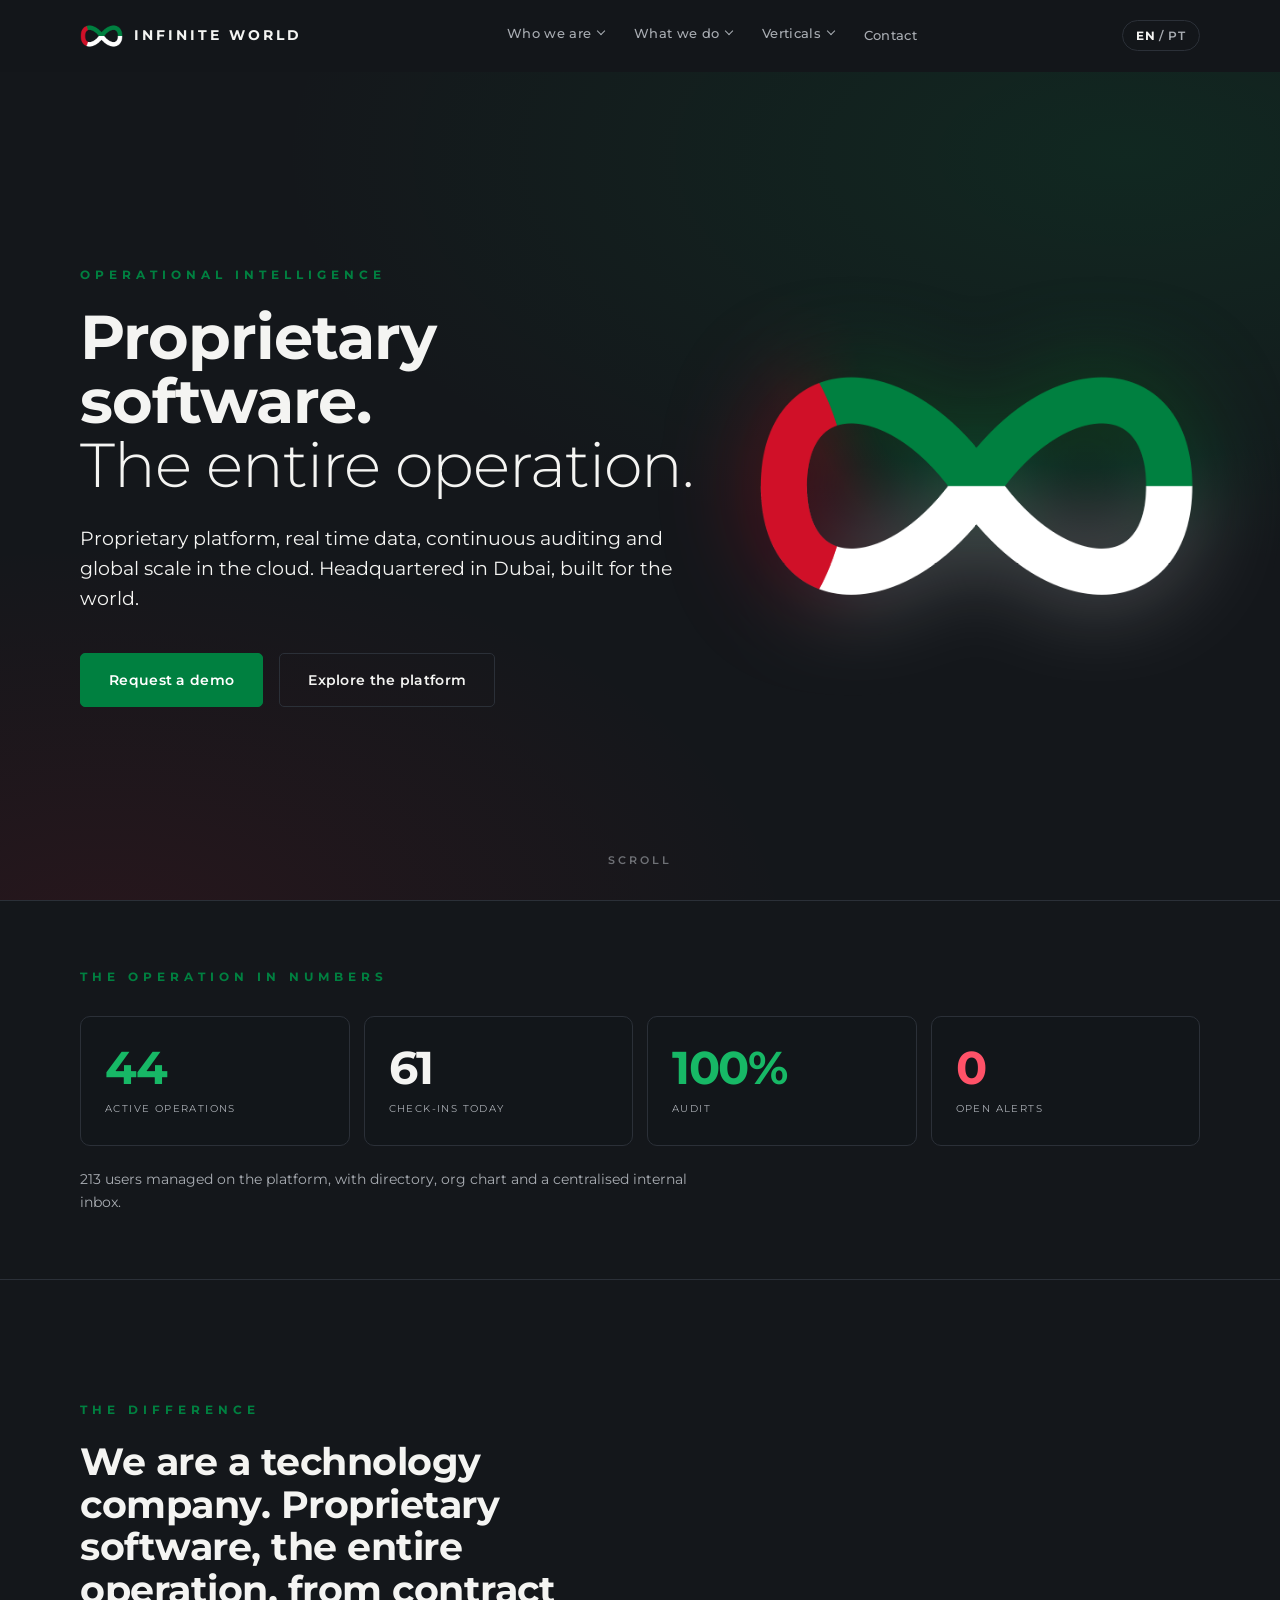
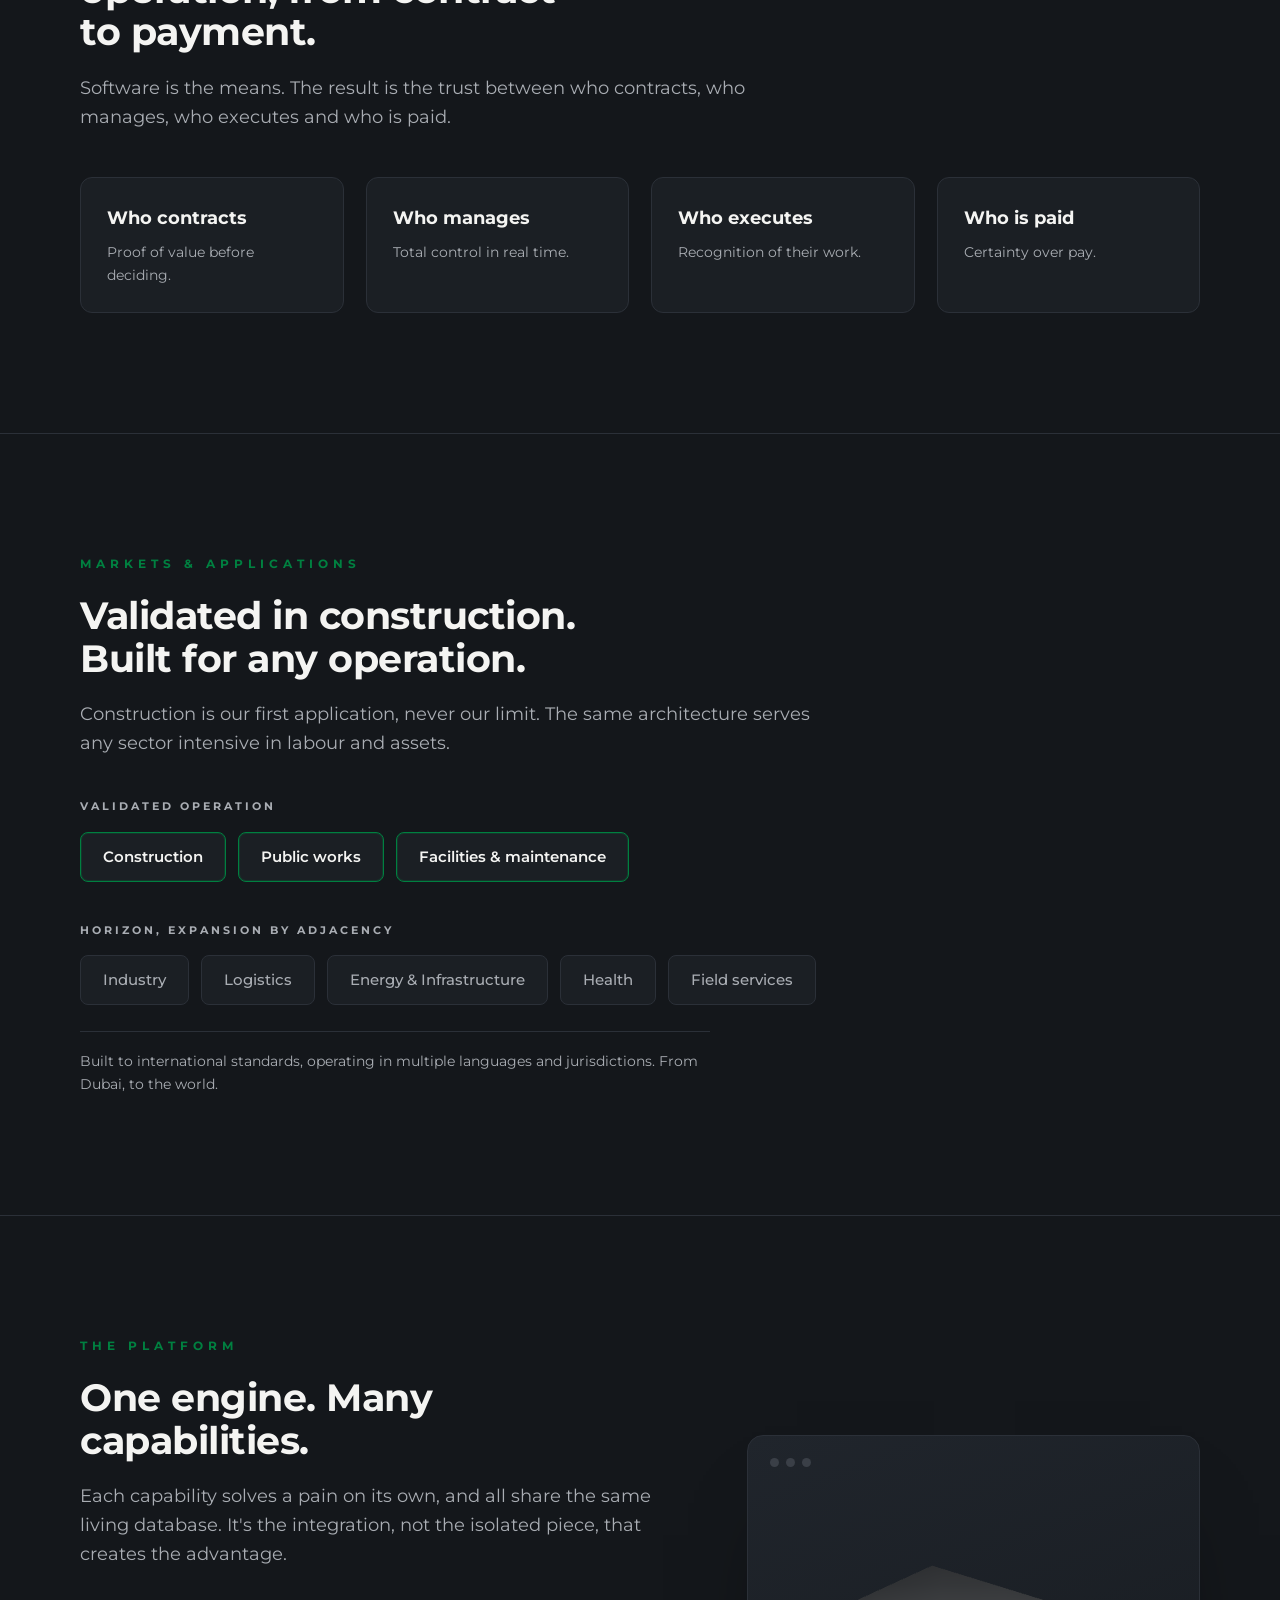
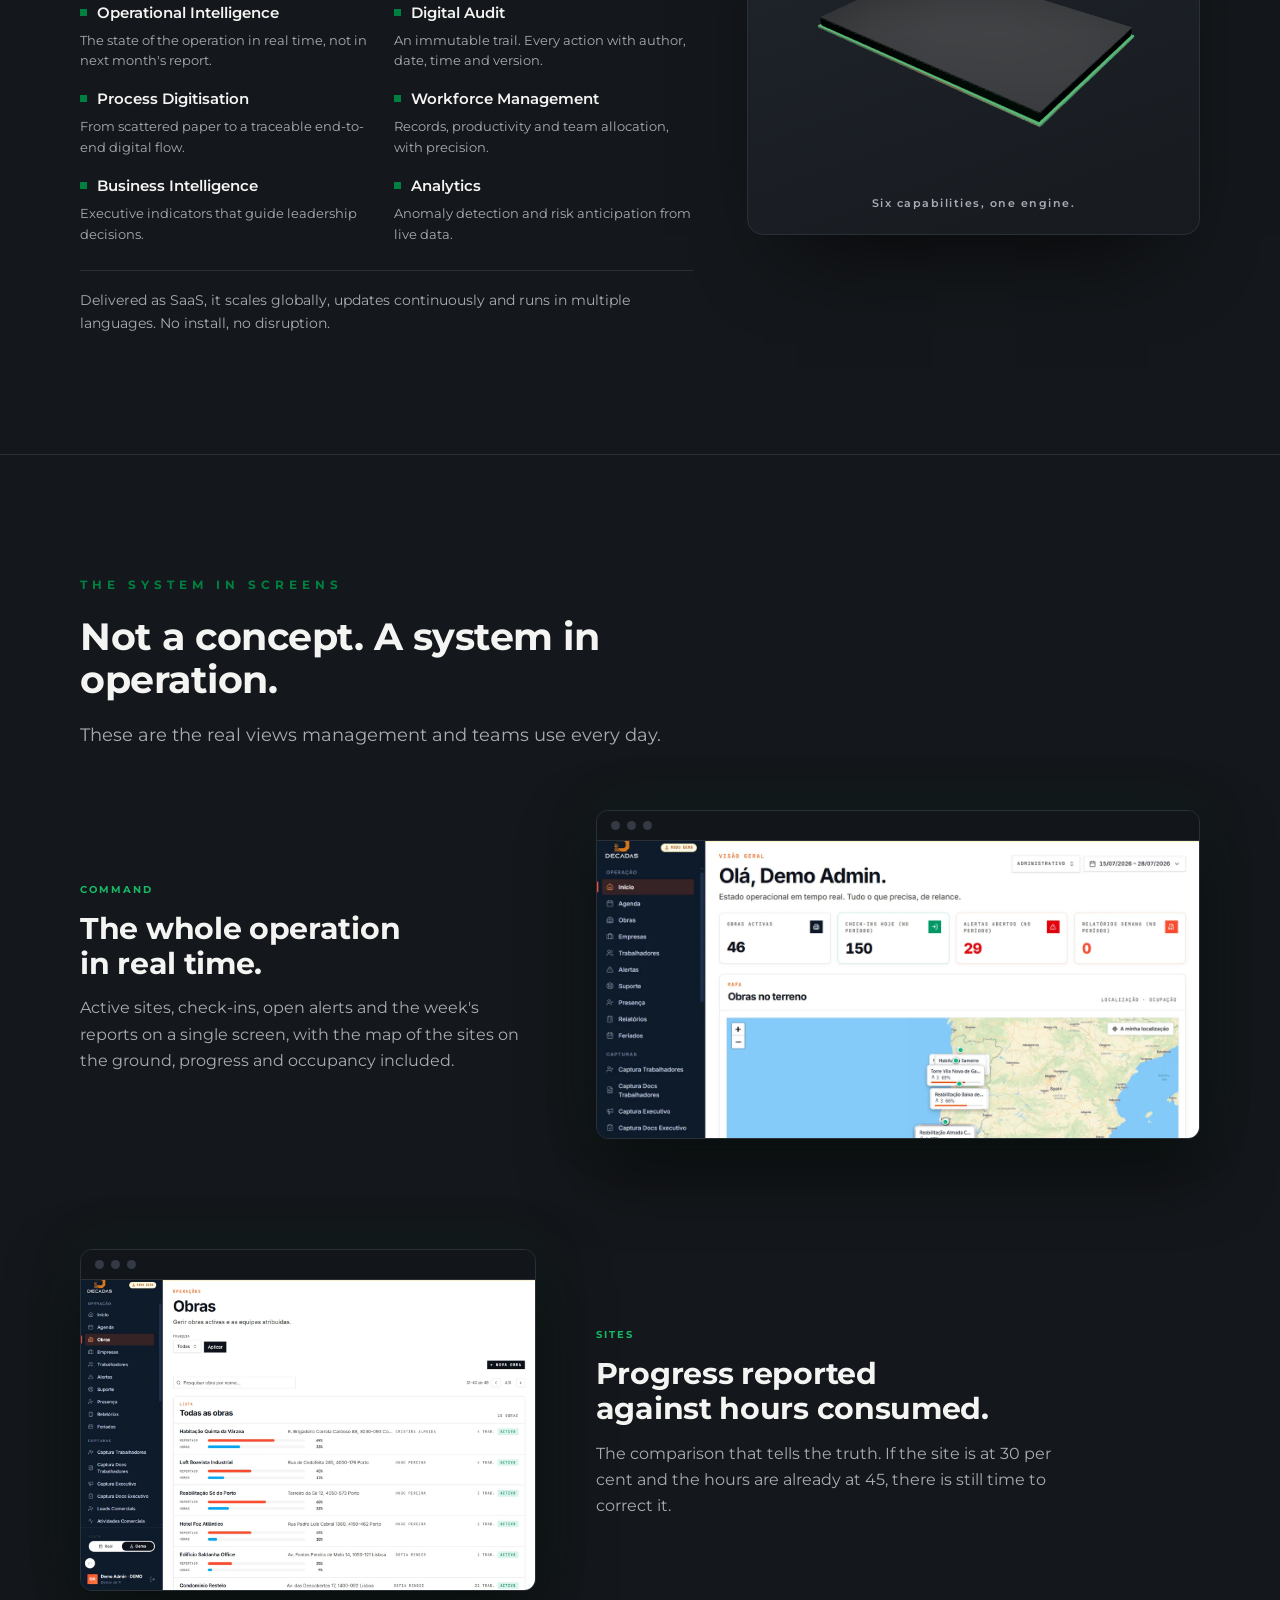
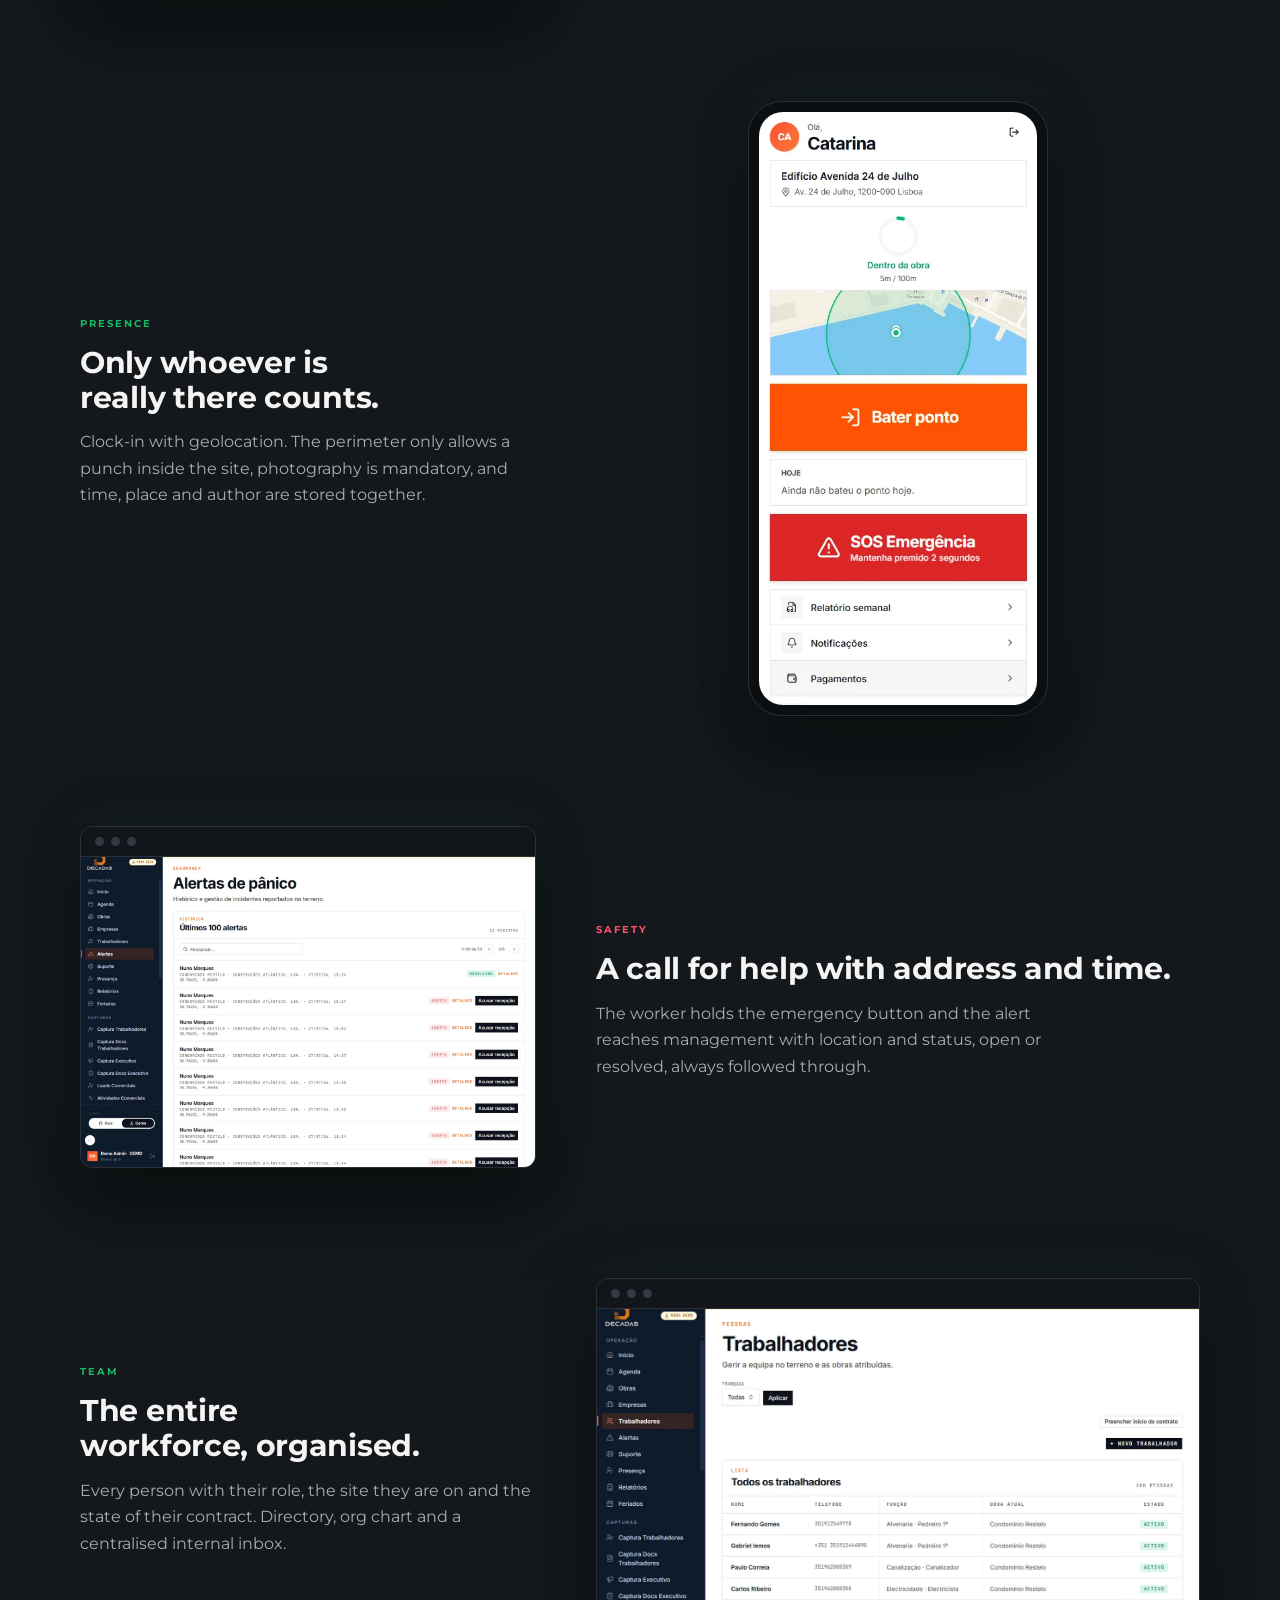
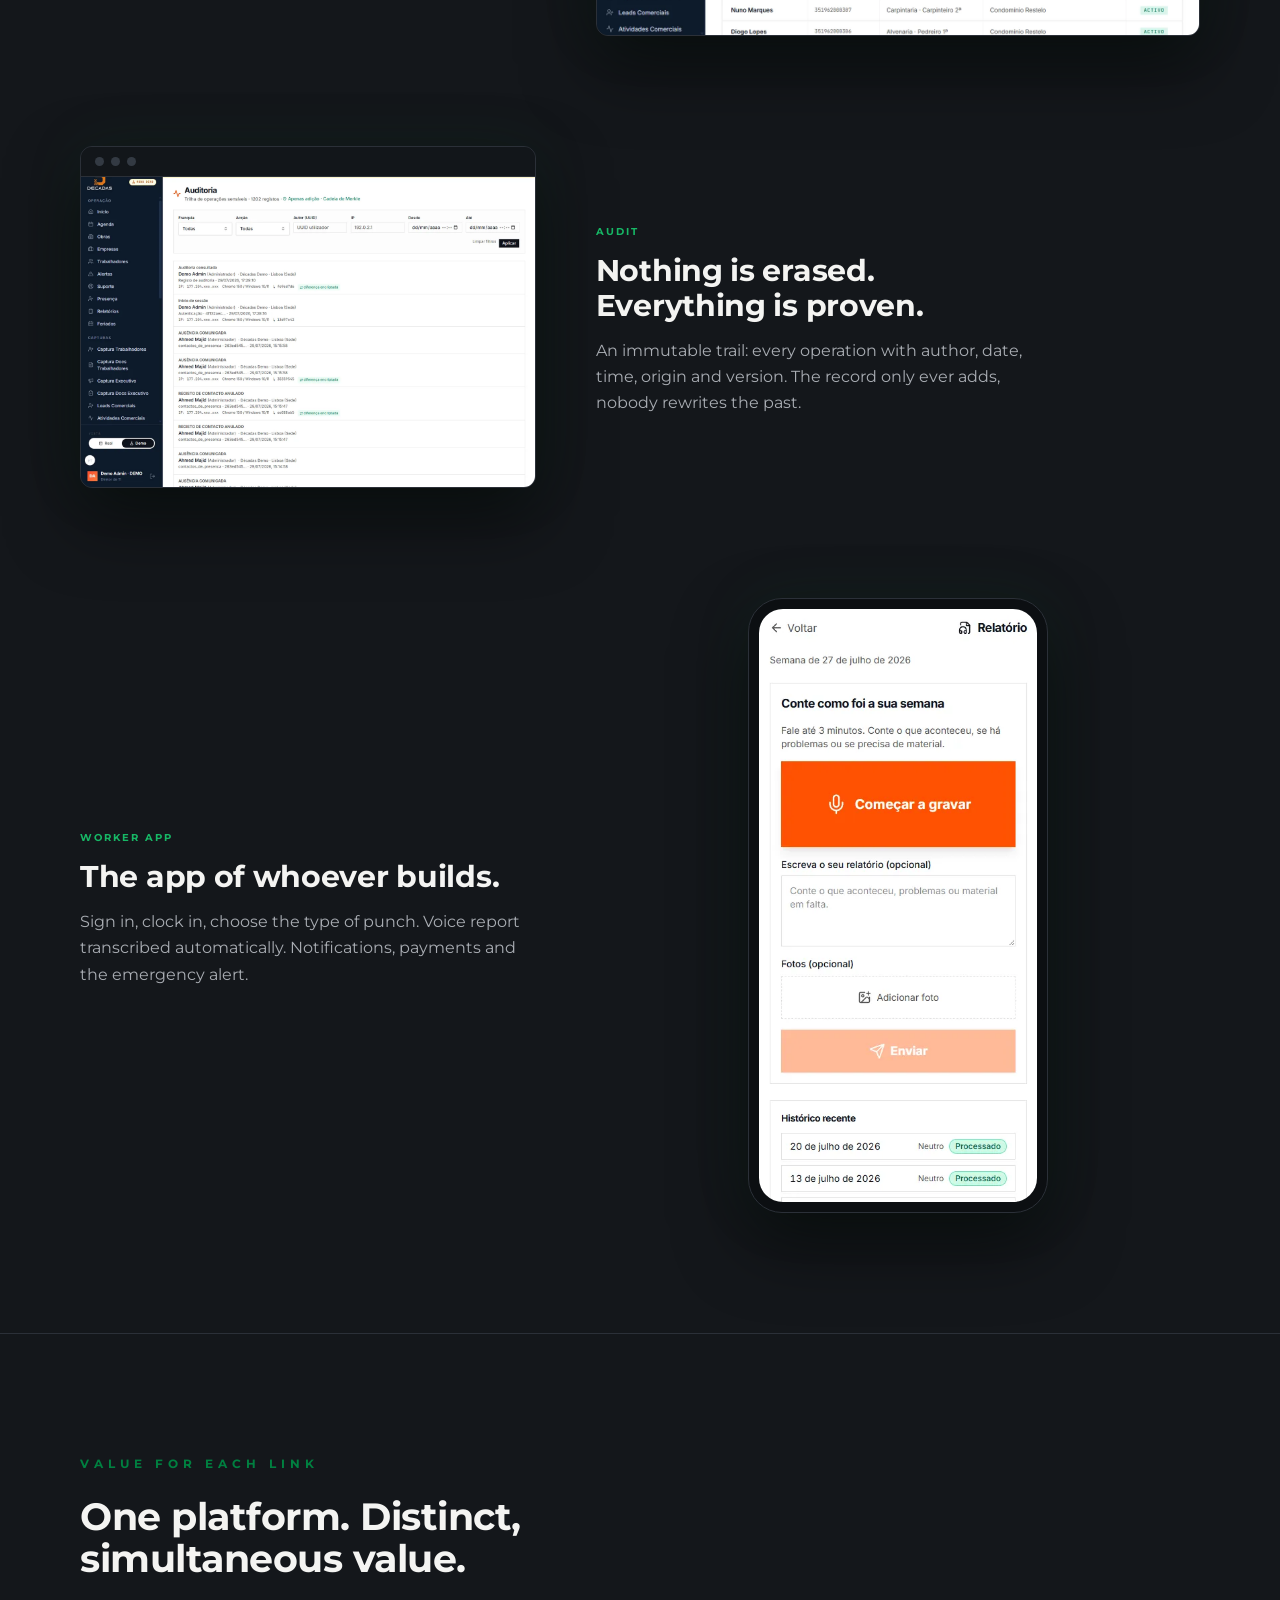
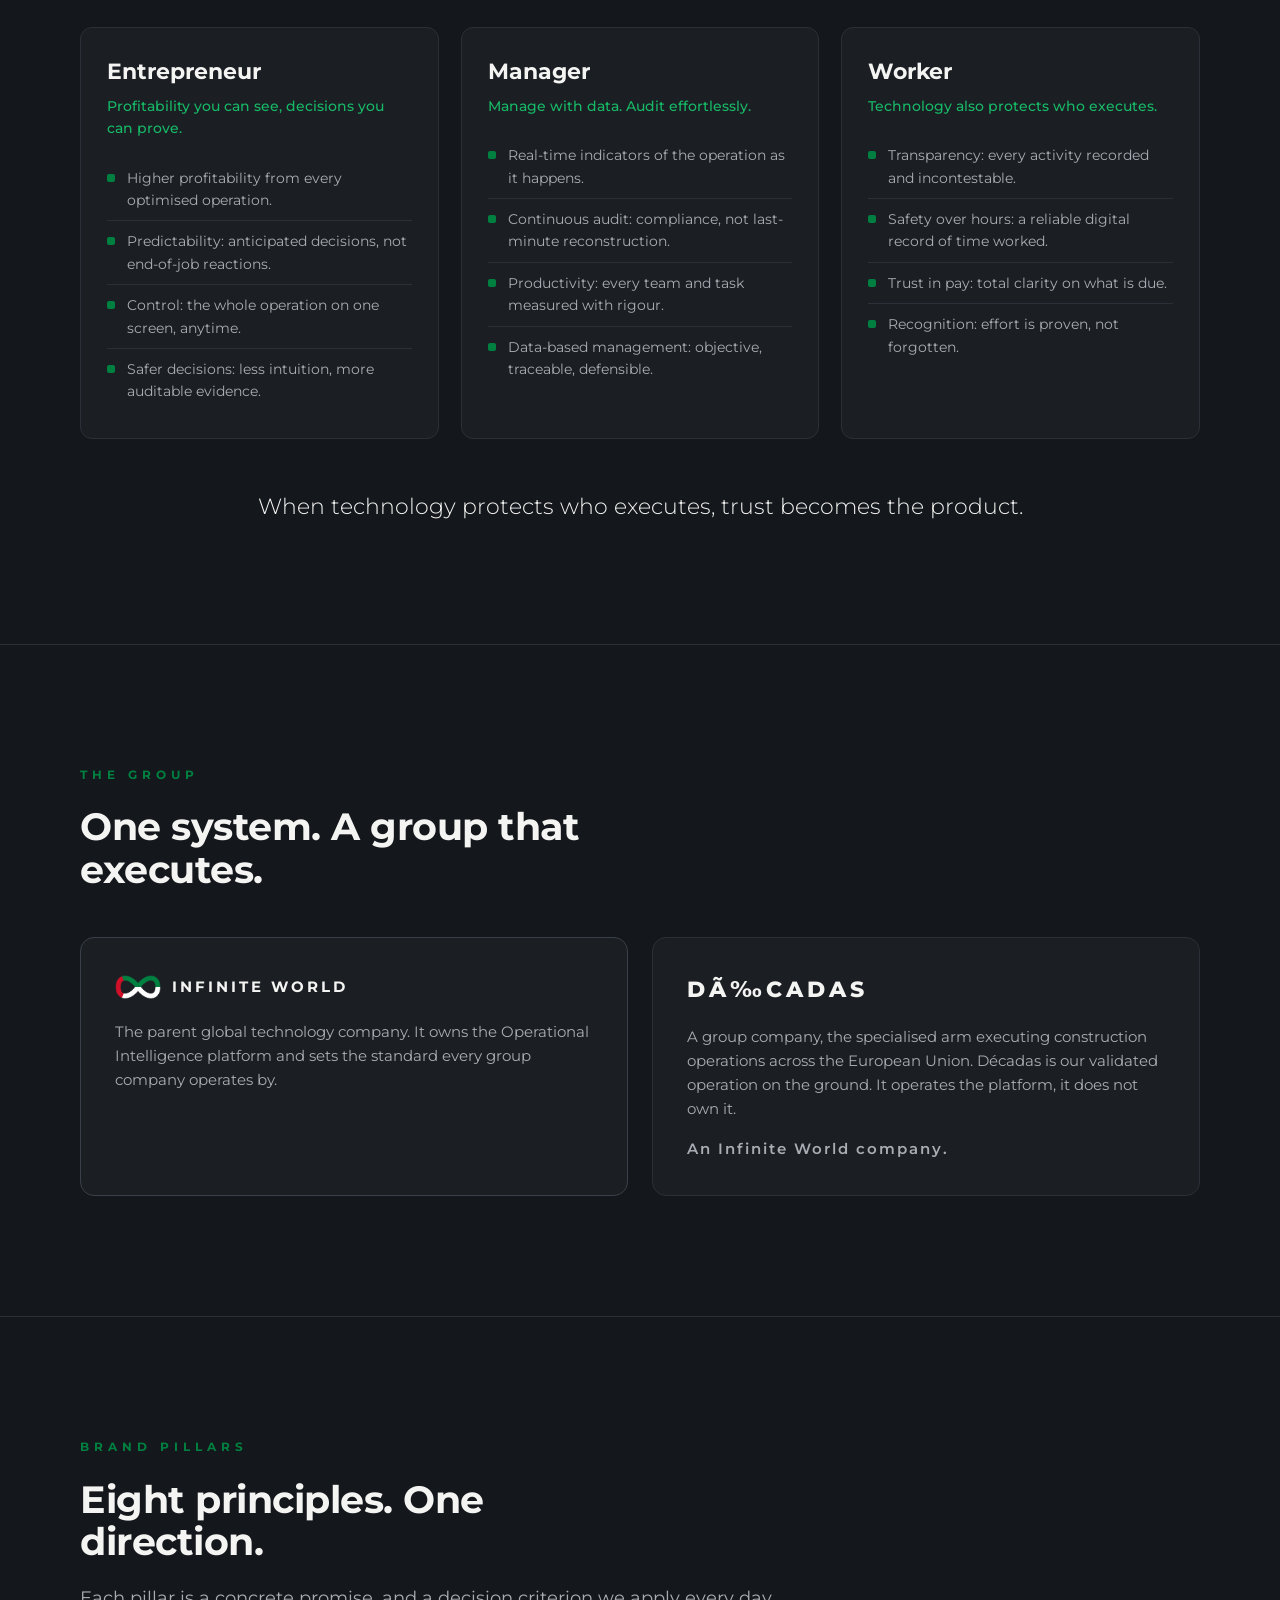
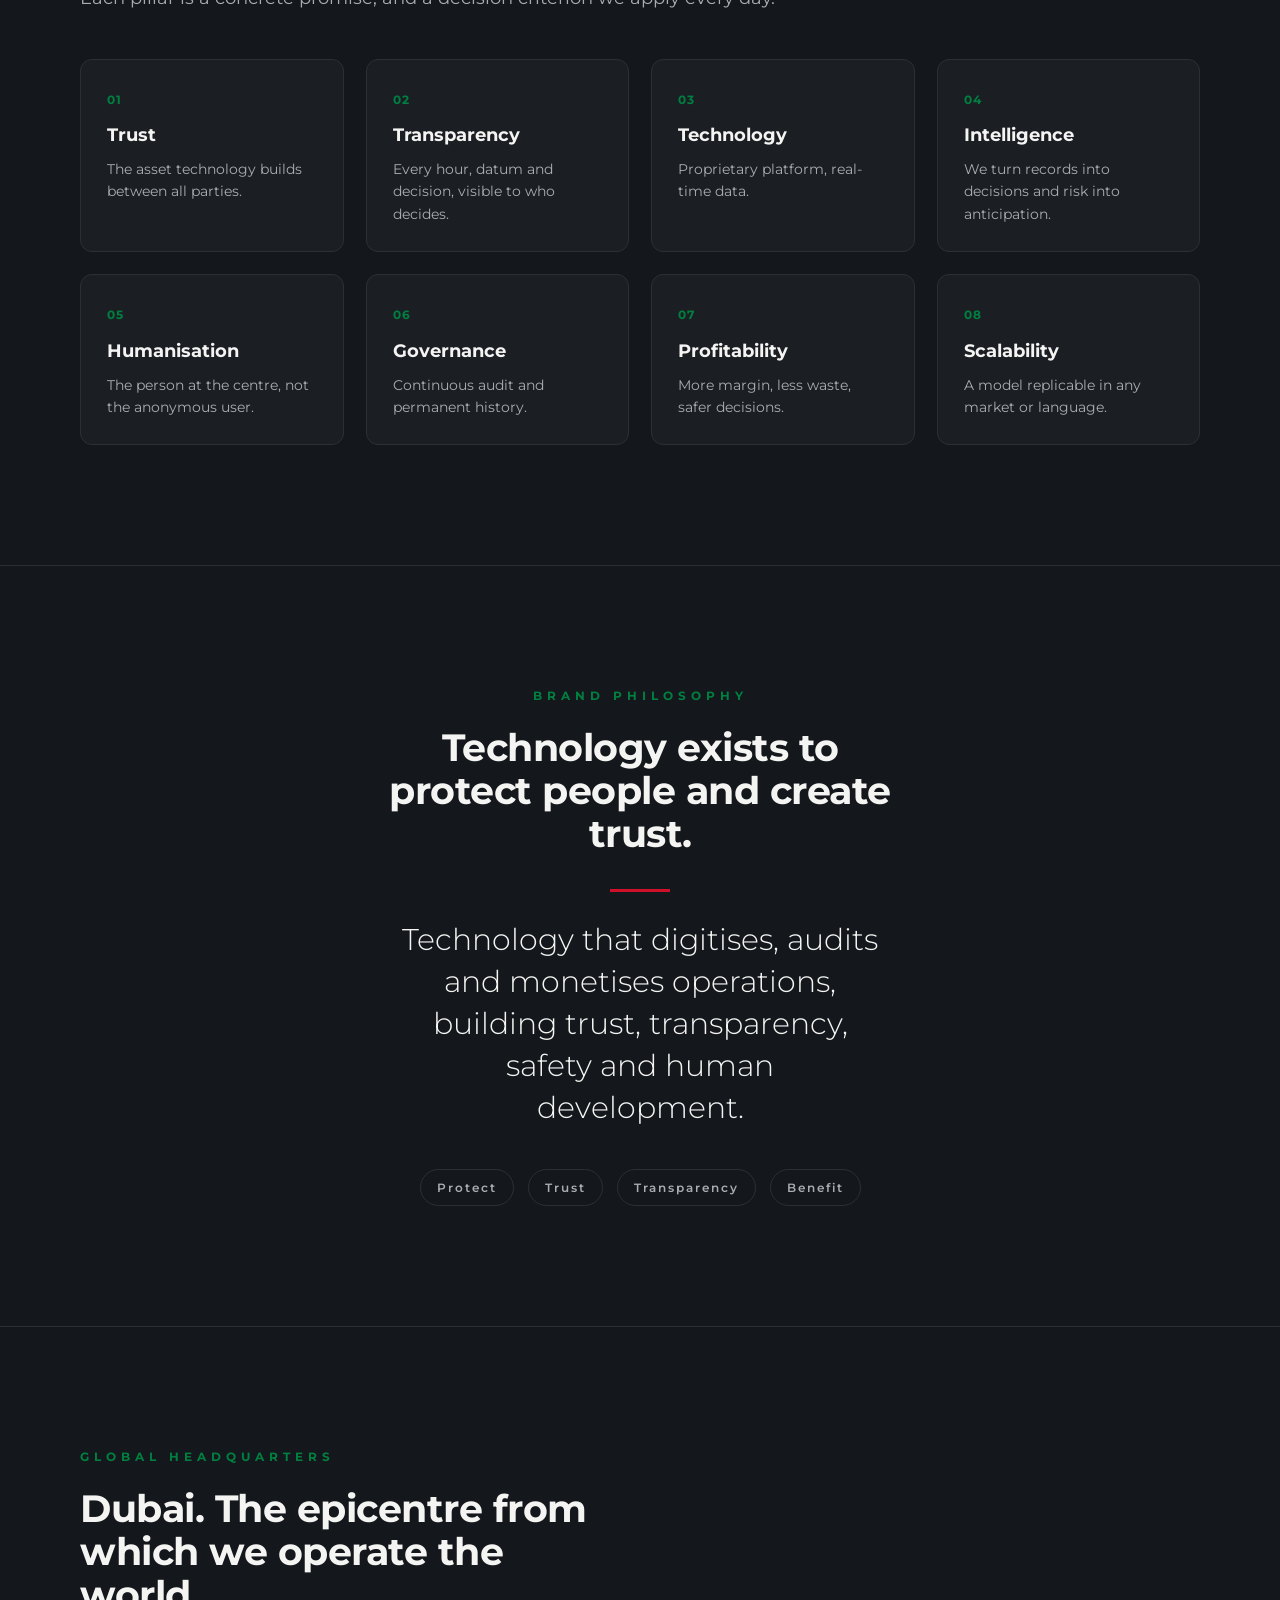
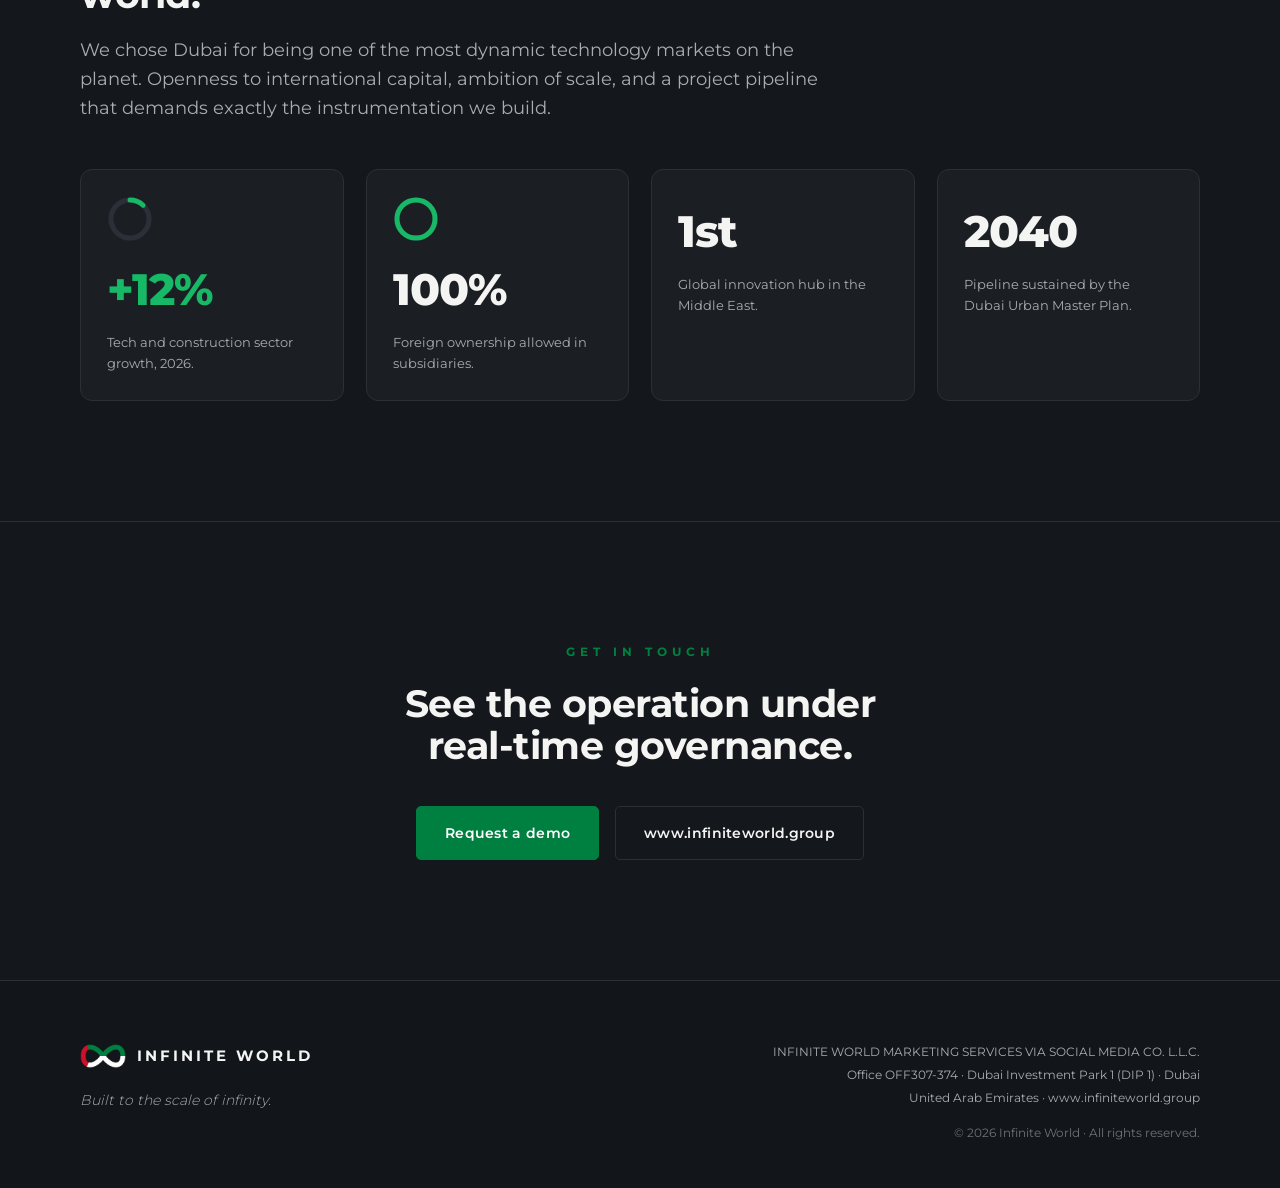
==== index.html @ 96f1f54f "Merge branch 'feature/site-produto-e-3d'" ====
<!doctype html>
<html lang="en">
  <head>
    <meta charset="utf-8" />
    <meta name="viewport" content="width=device-width, initial-scale=1" />
    <title>Infinite World | Operational Intelligence</title>
    <meta
      name="description"
      content="Infinite World is a global technology company headquartered in Dubai. Proprietary software, the entire operation, from contract to payment."
    />
    <meta
      property="og:title"
      content="Infinite World | Operational Intelligence"
    />
    <meta
      property="og:description"
      content="Proprietary platform, real time data, continuous auditing and global scale in the cloud. Headquartered in Dubai, built for the world."
    />
    <meta property="og:type" content="website" />
    <link rel="icon" type="image/png" href="assets/favicon-256.png" />
    <link
      rel="preload"
      href="assets/fonts/montserrat-latin.woff2"
      as="font"
      type="font/woff2"
      crossorigin
    />
    <link rel="stylesheet" href="styles.css" />
  </head>
  <body>
    <!-- NAV -->
    <header id="nav">
      <div class="nav-inner">
        <a class="brand" href="#hero" aria-label="Infinite World home">
          <img
            src="assets/simbolo-transparente-escuro-2048.png"
            alt="Infinite World"
          />
          <span class="wm">INFINITE WORLD</span>
        </a>
        <nav class="nav-links" id="navLinks">
          <div class="nav-item">
            <button
              class="mega-trigger"
              type="button"
              aria-expanded="false"
              aria-controls="mega-who"
            >
              <span data-i18n="nav_who">Who we are</span
              ><i class="caret" aria-hidden="true"></i>
            </button>
          <div class="mega" id="mega-who" hidden>
            <div class="mega-inner">
              <div class="mega-cols">
                <div class="mega-col">
              <a class="mega-link" href="#company"><b data-i18n="mn_diff_t">The difference</b><span data-i18n="mn_diff_d">From contract to payment, inside one system.</span></a>
              <a class="mega-link" href="#philosophy"><b data-i18n="mn_phil_t">Brand philosophy</b><span data-i18n="mn_phil_d">Why we exist and what we stand for.</span></a>
              <a class="mega-link" href="#pillars"><b data-i18n="mn_pill_t">Brand pillars</b><span data-i18n="mn_pill_d">Eight principles behind every decision.</span></a>
                </div>
                <div class="mega-col">
              <a class="mega-link" href="#dubai"><b data-i18n="mn_dub_t">Global headquarters</b><span data-i18n="mn_dub_d">Dubai, where we operate the world from.</span></a>
              <a class="mega-link" href="#group"><b data-i18n="mn_group_t">The group</b><span data-i18n="mn_group_d">Infinite World and the operations it runs.</span></a>
                </div>
              </div>
              <a class="mega-card" href="#group">
                <span class="mega-card-art"><img class="mark" src="assets/IW-laco-transparente-escuro-4096.png" alt="" loading="lazy" /></span>
                <span class="mega-card-cap" data-i18n="mn_card_who">One system. One group that executes.</span>
                <span class="mega-card-cta" data-i18n="mn_card_who_cta">See the group</span>
              </a>
            </div>
          </div>
          </div>
          <div class="nav-item">
            <button
              class="mega-trigger"
              type="button"
              aria-expanded="false"
              aria-controls="mega-what"
            >
              <span data-i18n="nav_what">What we do</span
              ><i class="caret" aria-hidden="true"></i>
            </button>
          <div class="mega" id="mega-what" hidden>
            <div class="mega-inner">
              <div class="mega-cols">
                <div class="mega-col wide">
              <a class="mega-link" href="#platform"><b data-i18n="mn_plat_t">The platform</b><span data-i18n="mn_plat_d">One engine, six capabilities, one living database.</span></a>
              <a class="mega-link" href="#screens"><b data-i18n="mn_scr_t">The system in screens</b><span data-i18n="mn_scr_d">The real product, not a mock-up.</span></a>
              <a class="mega-link" href="#value"><b data-i18n="mn_val_t">Value for each link</b><span data-i18n="mn_val_d">What changes for who contracts, manages and executes.</span></a>
              <a class="mega-link" href="#proof"><b data-i18n="mn_proof_t">The operation in numbers</b><span data-i18n="mn_proof_d">What the platform is running right now.</span></a>
                </div>
              </div>
              <a class="mega-card" href="#screens">
                <span class="mega-card-art"><img src="assets/screens/desk-works.webp" alt="" loading="lazy" width="1200" height="750" /></span>
                <span class="mega-card-cap" data-i18n="mn_card_what">Not a concept. A system in operation.</span>
                <span class="mega-card-cta" data-i18n="mn_card_what_cta">See it running</span>
              </a>
            </div>
          </div>
          </div>
          <div class="nav-item">
            <button
              class="mega-trigger"
              type="button"
              aria-expanded="false"
              aria-controls="mega-verticals"
            >
              <span data-i18n="nav_verticals">Verticals</span
              ><i class="caret" aria-hidden="true"></i>
            </button>
          <div class="mega" id="mega-verticals" hidden>
            <div class="mega-inner">
              <div class="mega-cols">
                <div class="mega-col">
                  <p class="mega-h" data-i18n="mn_validated">VALIDATED OPERATION</p>
                  <div class="mega-chips">
              <a class="mega-chip" href="#verticals" data-i18n="ver_v1">Construction</a>
              <a class="mega-chip" href="#verticals" data-i18n="ver_v2">Public works</a>
              <a class="mega-chip" href="#verticals" data-i18n="ver_v3">Facilities &amp; maintenance</a>
                  </div>
                </div>
                <div class="mega-col">
                  <p class="mega-h" data-i18n="mn_horizon">HORIZON</p>
                  <div class="mega-chips">
              <a class="mega-chip" href="#verticals" data-i18n="ver_h1">Industry</a>
              <a class="mega-chip" href="#verticals" data-i18n="ver_h2c">Logistics</a>
              <a class="mega-chip" href="#verticals" data-i18n="ver_h3">Energy &amp; Infrastructure</a>
              <a class="mega-chip" href="#verticals" data-i18n="ver_h4">Health</a>
              <a class="mega-chip" href="#verticals" data-i18n="ver_h5">Field services</a>
                  </div>
                </div>
              </div>
              <a class="mega-card" href="#verticals">
                <span class="mega-card-art"><img src="assets/screens/map-works.webp" alt="" loading="lazy" width="1248" height="780" /></span>
                <span class="mega-card-cap" data-i18n="mn_card_ver">Validated in construction. Built for any operation.</span>
                <span class="mega-card-cta" data-i18n="mn_card_ver_cta">See the verticals</span>
              </a>
            </div>
          </div>
          </div>
          <a href="#contact" data-i18n="nav_contact">Contact</a>
        </nav>
        <div class="nav-right">
          <button id="langToggle" class="lang" aria-label="Switch language">
            <b>EN</b><span>/ PT</span>
          </button>
          <button
            id="burger"
            class="burger"
            aria-label="Menu"
            aria-expanded="false"
          >
            <span></span><span></span><span></span>
          </button>
        </div>
      </div>
    </header>

    <main>
      <!-- HERO -->
      <section id="hero" class="hero section">
        <div class="container hero-inner">
          <div class="hero-copy">
            <p class="eyebrow" data-i18n="hero_eyebrow">
              OPERATIONAL INTELLIGENCE
            </p>
            <h1 data-i18n-html="hero_h1">
              Proprietary software.<br /><span class="thin"
                >The entire operation.</span
              >
            </h1>
            <p class="sub" data-i18n="hero_sub">
              Proprietary platform, real time data, continuous auditing and
              global scale in the cloud. Headquartered in Dubai, built for the
              world.
            </p>
            <div class="cta">
              <a class="btn primary" href="#contact" data-i18n="cta_demo"
                >Request a demo</a
              >
              <a class="btn ghost" href="#platform" data-i18n="cta_platform"
                >Explore the platform</a
              >
            </div>
          </div>

          <figure class="mark" id="heroMark">
            <span class="mark-aura" aria-hidden="true"></span>
            <img
              class="mark-art"
              src="assets/simbolo-transparente-escuro-2048.png"
              alt=""
              aria-hidden="true"
            />
          </figure>
        </div>
        <div class="scrollcue" data-i18n="scroll">SCROLL</div>
      </section>

      <!-- PROOF / OPERATION IN NUMBERS -->
      <section id="proof" class="section band proof">
        <div class="container">
          <p class="eyebrow" data-i18n="proof_eyebrow">THE OPERATION IN NUMBERS</p>
          <div class="proof-strip">
            <div class="kpi">
              <div class="n g">44</div>
              <div class="l" data-i18n="kpi_ops">ACTIVE OPERATIONS</div>
            </div>
            <div class="kpi">
              <div class="n">61</div>
              <div class="l" data-i18n="kpi_checkins">CHECK-INS TODAY</div>
            </div>
            <div class="kpi">
              <div class="n g">100%</div>
              <div class="l" data-i18n="kpi_audit">AUDIT</div>
            </div>
            <div class="kpi">
              <div class="n r">0</div>
              <div class="l" data-i18n="kpi_alerts">OPEN ALERTS</div>
            </div>
          </div>
          <p class="proof-note" data-i18n="proof_note">
            213 users managed on the platform, with directory, org chart and a
            centralised internal inbox.
          </p>
        </div>
      </section>

      <!-- COMPANY / DIFFERENTIAL -->
      <section id="company" class="section band">
        <div class="container">
          <p class="eyebrow" data-i18n="diff_eyebrow">THE DIFFERENCE</p>
          <h2 data-i18n="diff_h2">
            We are a technology company. Proprietary software, the entire
            operation, from contract to payment.
          </h2>
          <p class="lead" data-i18n="diff_lead">
            Software is the means. The result is the trust between who
            contracts, who manages, who executes and who is paid.
          </p>
          <div class="grid grid-4">
            <article class="card">
              <h3 data-i18n="diff_c1_t">Who contracts</h3>
              <p data-i18n="diff_c1_d">Proof of value before deciding.</p>
            </article>
            <article class="card">
              <h3 data-i18n="diff_c2_t">Who manages</h3>
              <p data-i18n="diff_c2_d">Total control in real time.</p>
            </article>
            <article class="card">
              <h3 data-i18n="diff_c3_t">Who executes</h3>
              <p data-i18n="diff_c3_d">Recognition of their work.</p>
            </article>
            <article class="card">
              <h3 data-i18n="diff_c4_t">Who is paid</h3>
              <p data-i18n="diff_c4_d">Certainty over pay.</p>
            </article>
          </div>
        </div>
      </section>

      <!-- VERTICALS -->
      <section id="verticals" class="section band">
        <div class="container">
          <p class="eyebrow" data-i18n="ver_eyebrow">MARKETS & APPLICATIONS</p>
          <h2 data-i18n="ver_h2">
            Validated in construction. Built for any operation.
          </h2>
          <p class="lead" data-i18n="ver_lead">
            Construction is our first application, never our limit. The same
            architecture serves any sector intensive in labour and assets.
          </p>
          <p class="tier-label" data-i18n="ver_validated">
            VALIDATED OPERATION
          </p>
          <div class="chips strong">
            <span data-i18n="ver_v1">Construction</span
            ><span data-i18n="ver_v2">Public works</span
            ><span data-i18n="ver_v3">Facilities & maintenance</span>
          </div>
          <p class="tier-label" data-i18n="ver_horizon">
            HORIZON, EXPANSION BY ADJACENCY
          </p>
          <div class="chips">
            <span data-i18n="ver_h1">Industry</span
            ><span data-i18n="ver_h2c">Logistics</span
            ><span data-i18n="ver_h3">Energy & Infrastructure</span
            ><span data-i18n="ver_h4">Health</span
            ><span data-i18n="ver_h5">Field services</span>
          </div>
          <p class="note" data-i18n="ver_global">
            Built to international standards, operating in multiple languages
            and jurisdictions. From Dubai, to the world.
          </p>
        </div>
      </section>

      <!-- PLATFORM -->
      <section id="platform" class="section band">
        <div class="container platform-grid">
          <div class="platform-copy">
            <p class="eyebrow" data-i18n="plat_eyebrow">THE PLATFORM</p>
            <h2 data-i18n="plat_h2">One engine. Many capabilities.</h2>
            <p class="lead" data-i18n="plat_lead">
              Each capability solves a pain on its own, and all share the same
              living database. It's the integration, not the isolated piece,
              that creates the advantage.
            </p>
            <div class="grid grid-3 caps">
              <div class="cap">
                <h4 data-i18n="plat_c1_t">Operational Intelligence</h4>
                <p data-i18n="plat_c1_d">
                  The state of the operation in real time, not in next month's
                  report.
                </p>
              </div>
              <div class="cap">
                <h4 data-i18n="plat_c2_t">Digital Audit</h4>
                <p data-i18n="plat_c2_d">
                  An immutable trail. Every action with author, date, time and
                  version.
                </p>
              </div>
              <div class="cap">
                <h4 data-i18n="plat_c3_t">Process Digitisation</h4>
                <p data-i18n="plat_c3_d">
                  From scattered paper to a traceable end-to-end digital flow.
                </p>
              </div>
              <div class="cap">
                <h4 data-i18n="plat_c4_t">Workforce Management</h4>
                <p data-i18n="plat_c4_d">
                  Records, productivity and team allocation, with precision.
                </p>
              </div>
              <div class="cap">
                <h4 data-i18n="plat_c5_t">Business Intelligence</h4>
                <p data-i18n="plat_c5_d">
                  Executive indicators that guide leadership decisions.
                </p>
              </div>
              <div class="cap">
                <h4 data-i18n="plat_c6_t">Analytics</h4>
                <p data-i18n="plat_c6_d">
                  Anomaly detection and risk anticipation from live data.
                </p>
              </div>
            </div>
            <p class="note" data-i18n="plat_note">
              Delivered as SaaS, it scales globally, updates continuously and
              runs in multiple languages. No install, no disruption.
            </p>
          </div>
          <aside class="panel" aria-hidden="true">
            <div class="panel-bar"><span></span><span></span><span></span></div>
            <div class="engine" id="engine">
              <div class="engine-fallback">
                <i></i><i class="g"></i><i></i><i class="r"></i><i></i
                ><i class="g"></i>
              </div>
            </div>
            <p class="engine-cap" data-i18n="engine_cap">
              Six capabilities, one engine.
            </p>
          </aside>
        </div>
      </section>

      <!-- SYSTEM IN SCREENS -->
      <section id="screens" class="section band">
        <div class="container">
          <p class="eyebrow" data-i18n="scr_eyebrow">THE SYSTEM IN SCREENS</p>
          <h2 data-i18n="scr_h2">Not a concept. A system in operation.</h2>
          <p class="lead" data-i18n="scr_lead">
            These are the real views management and teams use every day.
          </p>
          <div class="feats">
            <article class="feat">
              <div class="feat-copy">
                <span class="tag" data-i18n="ft1_k">COMMAND</span>
                <h3 data-i18n="ft1_t">The whole operation in real time.</h3>
                <p data-i18n="ft1_d">
                  Active sites, check-ins, open alerts and the week's reports on
                  a single screen, with the map of the sites on the ground,
                  progress and occupancy included.
                </p>
              </div>
              <figure class="device laptop">
                <div class="bezel" aria-hidden="true">
                  <span></span><span></span><span></span>
                </div>
                <img
                  src="assets/screens/desk-overview.webp"
                  width="1400"
                  height="690"
                  loading="lazy"
                  alt=""
                  aria-hidden="true"
                />
              </figure>
            </article>

            <article class="feat">
              <div class="feat-copy">
                <span class="tag" data-i18n="ft2_k">SITES</span>
                <h3 data-i18n="ft2_t">
                  Progress reported against hours consumed.
                </h3>
                <p data-i18n="ft2_d">
                  The comparison that tells the truth. If the site is at 30 per
                  cent and the hours are already at 45, there is still time to
                  correct it.
                </p>
              </div>
              <figure class="device laptop">
                <div class="bezel" aria-hidden="true">
                  <span></span><span></span><span></span>
                </div>
                <img
                  src="assets/screens/desk-works.webp"
                  width="1400"
                  height="956"
                  loading="lazy"
                  alt=""
                  aria-hidden="true"
                />
              </figure>
            </article>

            <article class="feat">
              <div class="feat-copy">
                <span class="tag" data-i18n="ft3_k">PRESENCE</span>
                <h3 data-i18n="ft3_t">Only whoever is really there counts.</h3>
                <p data-i18n="ft3_d">
                  Clock-in with geolocation. The perimeter only allows a punch
                  inside the site, photography is mandatory, and time, place and
                  author are stored together.
                </p>
              </div>
              <figure class="device phone">
                <img
                  src="assets/screens/phone-checkin.webp"
                  width="414"
                  height="884"
                  loading="lazy"
                  alt=""
                  aria-hidden="true"
                />
              </figure>
            </article>

            <article class="feat">
              <div class="feat-copy">
                <span class="tag red" data-i18n="ft4_k">SAFETY</span>
                <h3 data-i18n="ft4_t">
                  A call for help with address and time.
                </h3>
                <p data-i18n="ft4_d">
                  The worker holds the emergency button and the alert reaches
                  management with location and status, open or resolved, always
                  followed through.
                </p>
              </div>
              <figure class="device laptop">
                <div class="bezel" aria-hidden="true">
                  <span></span><span></span><span></span>
                </div>
                <img
                  src="assets/screens/desk-alerts.webp"
                  width="1400"
                  height="956"
                  loading="lazy"
                  alt=""
                  aria-hidden="true"
                />
              </figure>
            </article>

            <article class="feat">
              <div class="feat-copy">
                <span class="tag" data-i18n="ft5_k">TEAM</span>
                <h3 data-i18n="ft5_t">The entire workforce, organised.</h3>
                <p data-i18n="ft5_d">
                  Every person with their role, the site they are on and the
                  state of their contract. Directory, org chart and a
                  centralised internal inbox.
                </p>
              </div>
              <figure class="device laptop">
                <div class="bezel" aria-hidden="true">
                  <span></span><span></span><span></span>
                </div>
                <img
                  src="assets/screens/desk-team.webp"
                  width="1400"
                  height="757"
                  loading="lazy"
                  alt=""
                  aria-hidden="true"
                />
              </figure>
            </article>

            <article class="feat">
              <div class="feat-copy">
                <span class="tag" data-i18n="ft6_k">AUDIT</span>
                <h3 data-i18n="ft6_t">
                  Nothing is erased. Everything is proven.
                </h3>
                <p data-i18n="ft6_d">
                  An immutable trail: every operation with author, date, time,
                  origin and version. The record only ever adds, nobody rewrites
                  the past.
                </p>
              </div>
              <figure class="device laptop">
                <div class="bezel" aria-hidden="true">
                  <span></span><span></span><span></span>
                </div>
                <img
                  src="assets/screens/desk-audit.webp"
                  width="1400"
                  height="956"
                  loading="lazy"
                  alt=""
                  aria-hidden="true"
                />
              </figure>
            </article>

            <article class="feat">
              <div class="feat-copy">
                <span class="tag" data-i18n="ft7_k">WORKER APP</span>
                <h3 data-i18n="ft7_t">The app of whoever builds.</h3>
                <p data-i18n="ft7_d">
                  Sign in, clock in, choose the type of punch. Voice report
                  transcribed automatically. Notifications, payments and the
                  emergency alert.
                </p>
              </div>
              <figure class="device phone">
                <img
                  src="assets/screens/phone-report.webp"
                  width="414"
                  height="884"
                  loading="lazy"
                  alt=""
                  aria-hidden="true"
                />
              </figure>
            </article>
          </div>
        </div>
      </section>

      <!-- VALUE FOR EACH LINK -->
      <section id="value" class="section band">
        <div class="container">
          <p class="eyebrow" data-i18n="val_eyebrow">VALUE FOR EACH LINK</p>
          <h2 data-i18n="val_h2">
            One platform. Distinct, simultaneous value.
          </h2>
          <div class="grid grid-3">
            <article class="valcol">
              <h3 data-i18n="val_1_t">Entrepreneur</h3>
              <p class="valsub" data-i18n="val_1_s">
                Profitability you can see, decisions you can prove.
              </p>
              <ul>
                <li data-i18n="val_1_a">
                  Higher profitability from every optimised operation.
                </li>
                <li data-i18n="val_1_b">
                  Predictability: anticipated decisions, not end-of-job
                  reactions.
                </li>
                <li data-i18n="val_1_c">
                  Control: the whole operation on one screen, anytime.
                </li>
                <li data-i18n="val_1_d">
                  Safer decisions: less intuition, more auditable evidence.
                </li>
              </ul>
            </article>
            <article class="valcol">
              <h3 data-i18n="val_2_t">Manager</h3>
              <p class="valsub" data-i18n="val_2_s">
                Manage with data. Audit effortlessly.
              </p>
              <ul>
                <li data-i18n="val_2_a">
                  Real-time indicators of the operation as it happens.
                </li>
                <li data-i18n="val_2_b">
                  Continuous audit: compliance, not last-minute reconstruction.
                </li>
                <li data-i18n="val_2_c">
                  Productivity: every team and task measured with rigour.
                </li>
                <li data-i18n="val_2_d">
                  Data-based management: objective, traceable, defensible.
                </li>
              </ul>
            </article>
            <article class="valcol">
              <h3 data-i18n="val_3_t">Worker</h3>
              <p class="valsub" data-i18n="val_3_s">
                Technology also protects who executes.
              </p>
              <ul>
                <li data-i18n="val_3_a">
                  Transparency: every activity recorded and incontestable.
                </li>
                <li data-i18n="val_3_b">
                  Safety over hours: a reliable digital record of time worked.
                </li>
                <li data-i18n="val_3_c">
                  Trust in pay: total clarity on what is due.
                </li>
                <li data-i18n="val_3_d">
                  Recognition: effort is proven, not forgotten.
                </li>
              </ul>
            </article>
          </div>
          <p class="closing" data-i18n="val_close">
            When technology protects who executes, trust becomes the product.
          </p>
        </div>
      </section>

      <!-- GROUP -->
      <section id="group" class="section band">
        <div class="container">
          <p class="eyebrow" data-i18n="grp_eyebrow">THE GROUP</p>
          <h2 data-i18n="grp_h2">One system. A group that executes.</h2>
          <div class="group-grid">
            <article class="group-parent">
              <div class="brand-lockup">
                <img
                  src="assets/simbolo-transparente-escuro-2048.png"
                  alt=""
                /><span>INFINITE WORLD</span>
              </div>
              <p data-i18n="grp_parent">
                The parent global technology company. It owns the Operational
                Intelligence platform and sets the standard every group company
                operates by.
              </p>
            </article>
            <article class="group-child">
              <div class="child-name">DÃ‰CADAS</div>
              <p data-i18n="grp_child">
                A group company, the specialised arm executing construction
                operations across the European Union. DÃ©cadas is our validated
                operation on the ground; it operates the platform, it does not
                own it.
              </p>
              <p class="endorse" data-i18n="grp_endorse">
                An Infinite World company.
              </p>
            </article>
          </div>
        </div>
      </section>

      <!-- PILLARS -->
      <section id="pillars" class="section band">
        <div class="container">
          <p class="eyebrow" data-i18n="pil_eyebrow">BRAND PILLARS</p>
          <h2 data-i18n="pil_h2">Eight principles. One direction.</h2>
          <p class="lead" data-i18n="pil_lead">
            Each pillar is a concrete promise, and a decision criterion we apply
            every day.
          </p>
          <div class="grid grid-4 pillars">
            <article class="pillar">
              <span class="num">01</span>
              <h3 data-i18n="pil_1_t">Trust</h3>
              <p data-i18n="pil_1_d">
                The asset technology builds between all parties.
              </p>
            </article>
            <article class="pillar">
              <span class="num">02</span>
              <h3 data-i18n="pil_2_t">Transparency</h3>
              <p data-i18n="pil_2_d">
                Every hour, datum and decision, visible to who decides.
              </p>
            </article>
            <article class="pillar">
              <span class="num">03</span>
              <h3 data-i18n="pil_3_t">Technology</h3>
              <p data-i18n="pil_3_d">Proprietary platform, real-time data.</p>
            </article>
            <article class="pillar">
              <span class="num">04</span>
              <h3 data-i18n="pil_4_t">Intelligence</h3>
              <p data-i18n="pil_4_d">
                We turn records into decisions and risk into anticipation.
              </p>
            </article>
            <article class="pillar">
              <span class="num">05</span>
              <h3 data-i18n="pil_5_t">Humanisation</h3>
              <p data-i18n="pil_5_d">
                The person at the centre, not the anonymous user.
              </p>
            </article>
            <article class="pillar">
              <span class="num">06</span>
              <h3 data-i18n="pil_6_t">Governance</h3>
              <p data-i18n="pil_6_d">Continuous audit and permanent history.</p>
            </article>
            <article class="pillar">
              <span class="num">07</span>
              <h3 data-i18n="pil_7_t">Profitability</h3>
              <p data-i18n="pil_7_d">
                More margin, less waste, safer decisions.
              </p>
            </article>
            <article class="pillar">
              <span class="num">08</span>
              <h3 data-i18n="pil_8_t">Scalability</h3>
              <p data-i18n="pil_8_d">
                A model replicable in any market or language.
              </p>
            </article>
          </div>
        </div>
      </section>

      <!-- PHILOSOPHY -->
      <section id="philosophy" class="section band center">
        <div class="container narrow">
          <p class="eyebrow" data-i18n="phil_eyebrow">BRAND PHILOSOPHY</p>
          <h2 data-i18n="phil_h2">
            Technology exists to protect people and create trust.
          </h2>
          <blockquote class="declaration" data-i18n="phil_decl">
            Technology that digitises, audits and monetises operations, building
            trust, transparency, safety and human development.
          </blockquote>
          <div class="verbs">
            <span data-i18n="phil_v1">Protect</span
            ><span data-i18n="phil_v2">Trust</span
            ><span data-i18n="phil_v3">Transparency</span
            ><span data-i18n="phil_v4">Benefit</span>
          </div>
        </div>
      </section>

      <!-- DUBAI -->
      <section id="dubai" class="section band">
        <div class="container">
          <p class="eyebrow" data-i18n="dub_eyebrow">GLOBAL HEADQUARTERS</p>
          <h2 data-i18n="dub_h2">
            Dubai. The epicentre from which we operate the world.
          </h2>
          <p class="lead" data-i18n="dub_lead">
            We chose Dubai for being one of the most dynamic technology markets
            on the planet. Openness to international capital, ambition of scale,
            and a project pipeline that demands exactly the instrumentation we
            build.
          </p>
          <div class="grid grid-4 figures">
            <div class="figure">
              <div class="fn g">+12%</div>
              <p data-i18n="dub_f1">
                Tech and construction sector growth Â· 2026.
              </p>
            </div>
            <div class="figure">
              <div class="fn">100%</div>
              <p data-i18n="dub_f2">
                Foreign ownership allowed in subsidiaries.
              </p>
            </div>
            <div class="figure">
              <div class="fn">1st</div>
              <p data-i18n="dub_f3">
                Global innovation hub in the Middle East.
              </p>
            </div>
            <div class="figure">
              <div class="fn">2040</div>
              <p data-i18n="dub_f4">
                Pipeline sustained by the Dubai Urban Master Plan.
              </p>
            </div>
          </div>
        </div>
      </section>

      <!-- CONTACT -->
      <section id="contact" class="section band center">
        <div class="container narrow">
          <p class="eyebrow" data-i18n="con_eyebrow">GET IN TOUCH</p>
          <h2 data-i18n="con_h2">
            See the operation under real-time governance.
          </h2>
          <div class="cta center">
            <a
              class="btn primary"
              href="mailto:contact@infiniteworld.group?subject=Demo%20request%20-%20Infinite%20World"
              data-i18n="cta_demo2"
              >Request a demo</a
            >
            <a
              class="btn ghost"
              href="https://www.infiniteworld.group"
              target="_blank"
              rel="noopener"
              >www.infiniteworld.group</a
            >
          </div>
        </div>
      </section>
    </main>

    <!-- FOOTER -->
    <footer id="footer">
      <div class="container footer-inner">
        <div class="foot-brand">
          <div class="brand-lockup">
            <img
              src="assets/simbolo-transparente-escuro-2048.png"
              alt=""
            /><span>INFINITE WORLD</span>
          </div>
          <p class="tagline" data-i18n="foot_tag">
            Built to the scale of infinity.
          </p>
        </div>
        <div class="foot-legal">
          <p>INFINITE WORLD MARKETING SERVICES VIA SOCIAL MEDIA CO. L.L.C.</p>
          <p>
            Office OFF307-374 &middot; Dubai Investment Park 1 (DIP 1) &middot;
            Dubai
          </p>
          <p>United Arab Emirates &middot; www.infiniteworld.group</p>
          <p class="copy">
            &copy; 2026 Infinite World &middot;
            <span data-i18n="foot_rights">All rights reserved.</span>
          </p>
        </div>
      </div>
    </footer>

    <script src="i18n.js"></script>
    <script src="main.js"></script>
    <script type="module" src="engine.js"></script>
  </body>
</html>
---- styles.css ----
/* Montserrat is served from this domain, not from Google. A visitor's IP
   never reaches a third party, so the site needs no consent banner. */
@font-face {
  font-family: "Montserrat";
  font-style: normal;
  font-weight: 100 900;
  font-display: swap;
  src: url("assets/fonts/montserrat-latin.woff2") format("woff2");
  unicode-range: U+0000-00FF, U+0131, U+0152-0153, U+02BB-02BC, U+02C6,
    U+02DA, U+02DC, U+0304, U+0308, U+0329, U+2000-206F, U+20AC, U+2122,
    U+2191, U+2193, U+2212, U+2215, U+FEFF, U+FFFD;
}

/* Infinite World, institutional site */
:root {
  --field: #14171b;
  --panel: #1b1f24;
  --panel-2: #12161a;
  --line: #2b3038;
  --text: #f4f4f2;
  --muted: #a9adb3;
  --green: #008040;
  --red: #d01028;
  --green-b: #17b866;
  --red-b: #ff5268;
  --maxw: 1200px;
  --pad: 120px;
}
* {
  box-sizing: border-box;
  margin: 0;
  padding: 0;
}
html {
  scroll-behavior: smooth;
  overflow-x: hidden;
}
body {
  font-family: Montserrat, system-ui, sans-serif;
  background: var(--field);
  color: var(--text);
  -webkit-font-smoothing: antialiased;
  line-height: 1.6;
  overflow-x: hidden;
}
a {
  color: inherit;
  text-decoration: none;
}
img {
  max-width: 100%;
  display: block;
}
.container {
  width: 100%;
  max-width: var(--maxw);
  margin: 0 auto;
  padding: 0 40px;
}
.container.narrow {
  max-width: 820px;
}

/* ---------- NAV ---------- */
#nav {
  position: sticky;
  top: 0;
  z-index: 50;
  background: rgba(20, 23, 27, 0.72);
  backdrop-filter: blur(12px);
  border-bottom: 1px solid transparent;
  transition:
    padding 0.25s,
    background 0.25s,
    border-color 0.25s;
}
#nav.shrink {
  background: rgba(16, 19, 22, 0.92);
  border-color: var(--line);
}
.nav-inner {
  max-width: var(--maxw);
  margin: 0 auto;
  padding: 20px 40px;
  display: flex;
  align-items: center;
  justify-content: space-between;
  transition: padding 0.25s;
}
#nav.shrink .nav-inner {
  padding: 12px 40px;
}
.brand {
  display: flex;
  align-items: center;
  gap: 11px;
}
.brand img {
  height: 28px;
}
.brand .wm {
  font-weight: 700;
  letter-spacing: 3px;
  font-size: 14px;
}
.nav-links {
  display: flex;
  gap: 30px;
}
.nav-links a {
  font-size: 13px;
  font-weight: 500;
  letter-spacing: 0.3px;
  color: var(--muted);
  transition: color 0.2s;
  position: relative;
}
.nav-links a:hover {
  color: var(--text);
}
.nav-right {
  display: flex;
  align-items: center;
  gap: 14px;
}
.lang {
  background: transparent;
  border: 1px solid var(--line);
  color: var(--text);
  border-radius: 20px;
  padding: 7px 13px;
  font-size: 12px;
  font-weight: 600;
  letter-spacing: 1px;
  cursor: pointer;
  font-family: inherit;
}
.lang b {
  color: var(--text);
}
.lang span {
  color: var(--muted);
  margin-left: 3px;
}
.burger {
  display: none;
  flex-direction: column;
  gap: 5px;
  background: none;
  border: none;
  cursor: pointer;
  padding: 6px;
}
.burger span {
  width: 24px;
  height: 2px;
  background: var(--text);
  transition: 0.25s;
}
.burger.open span:nth-child(1) {
  transform: translateY(7px) rotate(45deg);
}
.burger.open span:nth-child(2) {
  opacity: 0;
}
.burger.open span:nth-child(3) {
  transform: translateY(-7px) rotate(-45deg);
}

/* ---------- TYPO / SHARED ---------- */
.eyebrow {
  font-size: 12px;
  letter-spacing: 5px;
  font-weight: 700;
  color: var(--green);
  margin-bottom: 22px;
}
h1 {
  font-size: 62px;
  line-height: 1.03;
  font-weight: 700;
  letter-spacing: -1px;
}
h1 .thin {
  font-weight: 300;
}
h2 {
  font-size: 38px;
  line-height: 1.12;
  font-weight: 700;
  letter-spacing: -0.5px;
  max-width: 20ch;
}
.center h2,
.center .lead {
  margin-left: auto;
  margin-right: auto;
}
.lead {
  font-size: 18px;
  color: var(--muted);
  margin-top: 20px;
  max-width: 62ch;
}
.note {
  font-size: 14px;
  color: var(--muted);
  margin-top: 26px;
  padding-top: 18px;
  border-top: 1px solid var(--line);
  max-width: 70ch;
}
.band {
  padding: var(--pad) 0;
  border-top: 1px solid var(--line);
}
.center {
  text-align: center;
}

/* reveal */
.section {
  opacity: 0;
  transform: translateY(14px);
  transition:
    opacity 0.7s ease,
    transform 0.7s ease;
}
.section.in {
  opacity: 1;
  transform: none;
}

/* Children of a revealed section arrive one after the other, not all at once */
.reveal-item {
  opacity: 0;
  transform: translateY(16px);
  transition:
    opacity 0.55s ease,
    transform 0.55s ease;
  transition-delay: calc(var(--i, 0) * 70ms);
}
.section.in .reveal-item {
  opacity: 1;
  transform: none;
}

/* Arc meter, drawn only where the number is a real percentage */
.meter {
  display: block;
  width: 46px;
  height: 46px;
  margin-bottom: 12px;
  transform: rotate(-90deg);
}
.meter circle {
  fill: none;
  stroke-width: 5;
  stroke-linecap: round;
}
.meter .bg {
  stroke: var(--line);
}
.meter .fg {
  stroke: var(--green-b);
  stroke-dasharray: 0 999;
  transition: stroke-dasharray 1.1s cubic-bezier(0.22, 1, 0.36, 1);
}

/* buttons */
.cta {
  display: flex;
  gap: 16px;
  margin-top: 38px;
  flex-wrap: wrap;
}
.cta.center {
  justify-content: center;
}
.btn {
  font-size: 14px;
  font-weight: 600;
  letter-spacing: 0.3px;
  padding: 15px 28px;
  border-radius: 5px;
  border: 1.5px solid;
  cursor: pointer;
  display: inline-block;
  transition:
    transform 0.15s,
    background 0.2s;
}
.btn:hover {
  transform: translateY(-2px);
}
.btn.primary {
  background: var(--green);
  border-color: var(--green);
  color: #fff;
}
.btn.ghost {
  background: transparent;
  border-color: var(--line);
  color: var(--text);
}

/* ---------- HERO ---------- */
.hero {
  position: relative;
  min-height: 92vh;
  display: flex;
  align-items: center;
  overflow: hidden;
  border-top: none;
  background:
    radial-gradient(
      120% 90% at 88% 10%,
      rgba(0, 128, 64, 0.16),
      transparent 55%
    ),
    radial-gradient(
      90% 80% at 8% 105%,
      rgba(208, 16, 40, 0.1),
      transparent 60%
    ),
    var(--field);
}
.hero-inner {
  position: relative;
  z-index: 2;
  display: grid;
  grid-template-columns: 1.16fr 0.84fr;
  align-items: center;
  gap: 56px;
}
.hero h1 {
  max-width: 15ch;
}

/* The mark is the original brand file. Every light layer sits over it and is
   clipped by its own alpha, so the silhouette and colours never change. */
.mark {
  position: relative;
  isolation: isolate;
  aspect-ratio: 2048 / 1330;
  width: 100%;
  margin: 0;
  perspective: 1200px;
}
.mark-art {
  position: relative;
  z-index: 1;
  display: block;
  width: 100%;
  height: 100%;
  object-fit: contain;
  transition: transform 0.5s cubic-bezier(0.22, 1, 0.36, 1);
  will-change: transform;
}
.mark-aura {
  position: absolute;
  inset: 0;
  z-index: 0;
  background: url("assets/simbolo-transparente-escuro-2048.png") center /
    contain no-repeat;
  filter: blur(44px) saturate(2);
  mix-blend-mode: screen;
  opacity: 0.34;
  animation: mark-breathe 7s ease-in-out infinite;
}
@keyframes mark-breathe {
  0%,
  100% {
    transform: scale(1.01);
    opacity: 0.26;
  }
  50% {
    transform: scale(1.05);
    opacity: 0.42;
  }
}
.hero .sub {
  font-size: 19px;
  margin-top: 26px;
  max-width: 46ch;
}
.scrollcue {
  position: absolute;
  bottom: 30px;
  left: 50%;
  transform: translateX(-50%);
  font-size: 11px;
  letter-spacing: 3px;
  font-weight: 600;
  color: var(--muted);
  opacity: 0.6;
}

/* ---------- GRIDS ---------- */
.grid {
  display: grid;
  gap: 22px;
  margin-top: 46px;
}
.grid > * {
  min-width: 0;
}
.grid-4 {
  grid-template-columns: repeat(4, 1fr);
}
.grid-3 {
  grid-template-columns: repeat(3, 1fr);
}
.card,
.screen,
.pillar,
.valcol,
.figure {
  background: var(--panel);
  border: 1px solid var(--line);
  border-radius: 12px;
  padding: 26px;
  transition:
    transform 0.2s,
    border-color 0.2s;
}
.card:hover,
.screen:hover,
.pillar:hover {
  transform: translateY(-4px);
  border-color: #394049;
}
.card h3,
.screen h3,
.pillar h3 {
  font-size: 18px;
  font-weight: 700;
  margin-bottom: 8px;
}
.card p,
.screen p,
.pillar p {
  font-size: 14px;
  color: var(--muted);
}

/* ---------- PHILOSOPHY ---------- */
.declaration {
  font-size: 30px;
  font-weight: 300;
  line-height: 1.4;
  margin: 34px auto 0;
  max-width: 24ch;
  position: relative;
  padding-top: 30px;
}
.declaration::before {
  content: "";
  width: 60px;
  height: 3px;
  background: var(--red);
  position: absolute;
  top: 0;
  left: 50%;
  transform: translateX(-50%);
}
.verbs {
  display: flex;
  gap: 14px;
  justify-content: center;
  flex-wrap: wrap;
  margin-top: 40px;
}
.verbs span {
  font-size: 12px;
  letter-spacing: 2px;
  font-weight: 600;
  color: var(--muted);
  border: 1px solid var(--line);
  border-radius: 20px;
  padding: 8px 16px;
}

/* ---------- PLATFORM ---------- */
.platform-grid {
  display: grid;
  grid-template-columns: 1.15fr 0.85fr;
  gap: 54px;
  align-items: center;
}
.caps {
  grid-template-columns: repeat(2, 1fr);
  gap: 16px;
  margin-top: 32px;
}
.cap {
  padding: 0;
  background: none;
  border: none;
}
.cap h4 {
  font-size: 15px;
  font-weight: 600;
  margin-bottom: 5px;
}
.cap h4::before {
  content: "";
  display: inline-block;
  width: 7px;
  height: 7px;
  background: var(--green);
  margin-right: 10px;
  vertical-align: 2px;
}
.cap p {
  font-size: 13px;
  color: var(--muted);
}
.panel {
  background: linear-gradient(160deg, #20252c, #171b20);
  border: 1px solid var(--line);
  border-radius: 16px;
  padding: 22px;
  box-shadow: 0 50px 90px -50px rgba(0, 0, 0, 0.85);
}
.panel-bar {
  display: flex;
  gap: 7px;
  margin-bottom: 18px;
}
.panel-bar span {
  width: 9px;
  height: 9px;
  border-radius: 50%;
  background: #3a3f47;
}
.kpi {
  background: var(--panel-2);
  border: 1px solid var(--line);
  border-radius: 10px;
  padding: 15px;
}
.kpi .n {
  font-size: 28px;
  font-weight: 700;
}
.kpi .n.g {
  color: var(--green-b);
}
.kpi .n.r {
  color: var(--red-b);
}
.kpi .l {
  font-size: 9px;
  letter-spacing: 1px;
  color: var(--muted);
  margin-top: 4px;
}

/* Proof band: the same numbers, now reading as a claim instead of a mock UI.
   Tighter than a full section: it is a strip under the hero, not a chapter. */
.proof {
  padding: 66px 0;
}
.proof-strip {
  display: grid;
  grid-template-columns: repeat(4, 1fr);
  gap: 14px;
  margin-top: 30px;
}
.proof .kpi {
  padding: 28px 24px;
}
.proof .kpi .n {
  font-size: 46px;
  line-height: 1;
  letter-spacing: -1.5px;
}
.proof .kpi .l {
  font-size: 10px;
  letter-spacing: 1.4px;
  margin-top: 10px;
}
.proof-note {
  font-size: 14px;
  color: var(--muted);
  margin-top: 22px;
  max-width: 70ch;
}
.rows {
  margin-top: 14px;
}
.row {
  display: block;
  height: 10px;
  border-radius: 5px;
  background: var(--line);
  margin-top: 10px;
}
.row.g {
  background: linear-gradient(90deg, var(--green), var(--green-b));
  width: 78%;
}
.row.r {
  background: linear-gradient(90deg, var(--red), var(--red-b));
  width: 46%;
}
.map {
  height: 104px;
  border-radius: 10px;
  margin-top: 14px;
  border: 1px solid var(--line);
  background: repeating-linear-gradient(
    45deg,
    #12161a 0 12px,
    #151a1f 12px 24px
  );
}

/* ---------- SCREENS ---------- */
/* ---------- ENGINE PANEL ---------- */
.engine {
  position: relative;
  height: 300px;
  margin-top: 18px;
}
/* Absolute so the canvas can never feed its own size back into the box it is
   measured from, which would grow without end. */
.engine canvas {
  position: absolute;
  inset: 0;
  display: block;
  width: 100%;
  height: 100%;
}
/* Drawn when the browser has no WebGL or the visitor asked for reduced motion.
   It shows the same six layers the engine does, so a panel without 3D still
   reads as a designed object rather than a broken one. */
.engine-fallback {
  position: absolute;
  inset: 0;
  display: flex;
  flex-direction: column;
  align-items: center;
  justify-content: center;
  gap: 11px;
  transform: rotateX(58deg) rotateZ(-38deg);
}
.engine-fallback i {
  display: block;
  width: 172px;
  height: 46px;
  border-radius: 8px;
  border: 1px solid #333a44;
  background: linear-gradient(135deg, #262c34, #191d23);
  box-shadow: 0 14px 26px -16px rgba(0, 0, 0, 0.95);
}
.engine-fallback i.g {
  border-color: var(--green);
}
.engine-fallback i.r {
  border-color: var(--red);
}
.engine.live .engine-fallback {
  display: none;
}
.engine-cap {
  margin-top: 10px;
  font-size: 11px;
  letter-spacing: 1.5px;
  font-weight: 600;
  color: var(--muted);
  text-align: center;
}

/* ---------- PRODUCT BLOCKS ---------- */
/* One claim, one real screen that proves it, alternating sides. */
.feats {
  display: flex;
  flex-direction: column;
  gap: 110px;
  margin-top: 60px;
}
.feat {
  display: grid;
  grid-template-columns: 0.86fr 1.14fr;
  align-items: center;
  gap: 60px;
}
.feat:nth-child(even) .feat-copy {
  order: 2;
}
.feat-copy .tag {
  font-size: 10px;
  letter-spacing: 2px;
  font-weight: 700;
  color: var(--green-b);
  display: inline-block;
  margin-bottom: 14px;
}
.feat-copy .tag.red {
  color: var(--red-b);
}
.feat-copy h3 {
  font-size: 30px;
  font-weight: 700;
  line-height: 1.16;
  letter-spacing: -0.01em;
  margin-bottom: 14px;
  text-wrap: balance;
}
.feat-copy p {
  font-size: 16px;
  line-height: 1.65;
  color: var(--muted);
  max-width: 42ch;
}

/* Frames drawn in CSS: no device photography needed, and they stay sharp */
.device {
  margin: 0;
  position: relative;
}
.device img {
  display: block;
  width: 100%;
  height: auto;
}
.device.laptop {
  background: var(--panel);
  border: 1px solid var(--line);
  border-radius: 12px;
  overflow: hidden;
  box-shadow:
    0 30px 70px rgba(0, 0, 0, 0.55),
    0 0 60px rgba(0, 128, 64, 0.1);
}
.device.laptop .bezel {
  display: flex;
  align-items: center;
  gap: 7px;
  padding: 0 14px;
  height: 30px;
  background: var(--panel-2);
  border-bottom: 1px solid var(--line);
}
.device.laptop .bezel span {
  width: 9px;
  height: 9px;
  border-radius: 50%;
  background: #333a43;
}
.device.phone {
  width: min(300px, 100%);
  margin-inline: auto;
  padding: 10px;
  background: #0c0f12;
  border: 1px solid var(--line);
  border-radius: 34px;
  box-shadow:
    0 30px 70px rgba(0, 0, 0, 0.55),
    0 0 60px rgba(0, 128, 64, 0.1);
}
.device.phone img {
  border-radius: 24px;
}

/* Real captures of the running system, not mockups */
.screen {
  overflow: hidden;
  padding-top: 0;
}
.screen .shot {
  display: block;
  width: calc(100% + 52px);
  max-width: none; /* bleed past the card padding, edge to edge */
  height: auto; /* the width/height attributes would otherwise pin the ratio */
  margin: 0 -26px 22px;
  aspect-ratio: 16 / 10;
  object-fit: cover;
  object-position: top center;
  border-bottom: 1px solid var(--line);
  transition: transform 0.5s cubic-bezier(0.22, 1, 0.36, 1);
}
.screen:hover .shot {
  transform: scale(1.03);
}
.screen .tag {
  font-size: 10px;
  letter-spacing: 2px;
  font-weight: 700;
  color: var(--green-b);
  display: inline-block;
  margin-bottom: 12px;
}
.screen .tag.red {
  color: var(--red-b);
}
.approw {
  display: flex;
  align-items: center;
  gap: 12px;
  flex-wrap: wrap;
  margin-top: 26px;
  padding: 18px 22px;
  background: var(--panel);
  border: 1px solid var(--line);
  border-radius: 12px;
}
.approw span {
  font-size: 13px;
  color: var(--muted);
}
.approw .apptag {
  font-size: 10px;
  letter-spacing: 2px;
  font-weight: 700;
  color: var(--text);
  border-right: 1px solid var(--line);
  padding-right: 14px;
}
.approw .sos {
  color: var(--red-b);
  font-weight: 700;
}

/* ---------- PILLARS ---------- */
.pillar {
  position: relative;
}
.pillar .num {
  font-size: 12px;
  font-weight: 700;
  color: var(--green);
  letter-spacing: 1px;
}
.pillar h3 {
  margin-top: 10px;
}

/* ---------- VALUE ---------- */
.valcol h3 {
  font-size: 22px;
  font-weight: 700;
}
.valcol .valsub {
  font-size: 14px;
  color: var(--green-b);
  margin: 6px 0 18px;
  font-weight: 500;
}
.valcol ul {
  list-style: none;
}
.valcol li {
  font-size: 14px;
  color: var(--muted);
  padding: 9px 0 9px 20px;
  position: relative;
  border-top: 1px solid var(--line);
}
.valcol li:first-child {
  border-top: none;
}
.valcol li::before {
  content: "";
  position: absolute;
  left: 0;
  top: 16px;
  width: 8px;
  height: 8px;
  border-radius: 2px;
  background: var(--green);
}
.closing {
  text-align: center;
  font-size: 22px;
  font-weight: 300;
  margin-top: 50px;
  color: var(--text);
}

/* ---------- VERTICALS ---------- */
.tier-label {
  font-size: 11px;
  letter-spacing: 3px;
  font-weight: 700;
  color: var(--muted);
  margin-top: 40px;
  margin-bottom: 16px;
}
.chips {
  display: flex;
  flex-wrap: wrap;
  gap: 12px;
}
.chips span {
  font-size: 15px;
  font-weight: 500;
  padding: 12px 22px;
  border-radius: 8px;
  border: 1px solid var(--line);
  background: var(--panel);
  color: var(--muted);
}
.chips.strong span {
  color: var(--text);
  font-weight: 600;
  border-color: var(--green);
  box-shadow: inset 0 0 0 1px rgba(0, 128, 64, 0.25);
}

/* ---------- GROUP ---------- */
.group-grid {
  display: grid;
  grid-template-columns: 1fr 1fr;
  gap: 24px;
  margin-top: 46px;
  align-items: stretch;
}
.group-parent,
.group-child {
  background: var(--panel);
  border: 1px solid var(--line);
  border-radius: 14px;
  padding: 34px;
}
.group-parent {
  border-color: #394049;
}
.brand-lockup {
  display: flex;
  align-items: center;
  gap: 11px;
  margin-bottom: 18px;
}
.brand-lockup img {
  height: 30px;
}
.brand-lockup span {
  font-weight: 700;
  letter-spacing: 3px;
  font-size: 15px;
}
.group-parent p,
.group-child p {
  font-size: 15px;
  color: var(--muted);
}
.child-name {
  font-weight: 800;
  letter-spacing: 4px;
  font-size: 22px;
  margin-bottom: 18px;
}
.endorse {
  margin-top: 16px;
  font-size: 12px;
  letter-spacing: 2px;
  color: var(--green);
  font-weight: 600;
}

/* ---------- DUBAI ---------- */
.figures {
  margin-top: 46px;
}
.figure {
  text-align: left;
}
.figure .fn {
  font-size: 44px;
  font-weight: 800;
  letter-spacing: -1px;
}
.figure .fn.g {
  color: var(--green-b);
}
.figure p {
  font-size: 13px;
  color: var(--muted);
  margin-top: 8px;
}

/* ---------- FOOTER ---------- */
#footer {
  border-top: 1px solid var(--line);
  padding: 60px 0 44px;
  background: var(--panel-2);
}
.footer-inner {
  display: flex;
  justify-content: space-between;
  gap: 40px;
  flex-wrap: wrap;
}
.foot-brand .tagline {
  color: var(--muted);
  font-size: 14px;
  margin-top: 14px;
  font-weight: 300;
  font-style: italic;
}
.foot-legal {
  text-align: right;
}
.foot-legal p {
  font-size: 12px;
  color: var(--muted);
  line-height: 1.9;
}
.foot-legal .copy {
  margin-top: 12px;
  color: #6d727a;
}

/* ---------- TABLET ---------- */
@media (max-width: 980px) {
  .proof-strip {
    grid-template-columns: repeat(2, 1fr);
  }
  :root {
    --pad: 88px;
  }
  h1 {
    font-size: 48px;
  }
  h2 {
    font-size: 30px;
  }
  .grid-4 {
    grid-template-columns: repeat(2, 1fr);
  }
  .platform-grid {
    grid-template-columns: 1fr;
    gap: 40px;
  }
  .group-grid {
    grid-template-columns: 1fr;
  }
  .nav-links {
    gap: 22px;
  }
}

/* ---------- MOBILE ---------- */
@media (max-width: 640px) {
  .proof .kpi {
    padding: 20px 18px;
  }
  .proof .kpi .n {
    font-size: 34px;
  }
  :root {
    --pad: 64px;
  }
  .container {
    padding: 0 22px;
  }
  .nav-inner,
  #nav.shrink .nav-inner {
    padding: 14px 22px;
  }
  .brand .wm {
    font-size: 12px;
    letter-spacing: 2px;
  }
  .burger {
    display: flex;
  }
  /* The drawer is a positioned descendant of the header, so it paints over the
     close button unless the controls are lifted above it. */
  .nav-right {
    position: relative;
    z-index: 41;
  }
  .nav-links {
    display: none;
    position: fixed;
    inset: 0 0 0 auto;
    top: 0;
    width: 78%;
    height: 100vh;
    flex-direction: column;
    justify-content: center;
    gap: 26px;
    padding: 40px;
    background: var(--panel-2);
    border-left: 1px solid var(--line);
    z-index: 40;
  }
  .nav-links.open {
    display: flex;
  }
  .nav-links a {
    font-size: 18px;
    color: var(--text);
  }
  h1 {
    font-size: 38px;
  }
  h2 {
    font-size: 26px;
  }
  .hero {
    min-height: 86vh;
  }
  .hero-inner {
    grid-template-columns: 1fr;
    gap: 30px;
  }

  .feats {
    gap: 62px;
    margin-top: 38px;
  }
  .feat {
    grid-template-columns: 1fr;
    gap: 24px;
  }
  .feat:nth-child(even) .feat-copy {
    order: 0;
  }
  .feat-copy h3 {
    font-size: 23px;
  }
  .feat-copy p {
    font-size: 15px;
  }
  .device.laptop {
    border-radius: 9px;
  }
  .device.phone {
    width: min(240px, 100%);
  }
  .mark {
    order: -1;
    width: 84%;
    margin: 0 auto;
  }
  .grid-4,
  .grid-3 {
    grid-template-columns: 1fr;
  }
  .grid-4.pillars {
    grid-template-columns: 1fr 1fr;
  }
  .caps {
    grid-template-columns: 1fr;
  }
  .figures {
    grid-template-columns: 1fr 1fr;
  }
  .foot-legal {
    text-align: left;
  }
  .footer-inner {
    flex-direction: column;
  }
  .btn {
    padding: 14px 24px;
  }
  .cta .btn {
    flex: 1;
    text-align: center;
  }
}

/* ---------- REDUCED MOTION ---------- */
@media (prefers-reduced-motion: reduce) {
  html {
    scroll-behavior: auto;
  }
  .section {
    opacity: 1;
    transform: none;
    transition: none;
  }
  .mark-aura {
    animation: none;
  }
  .mark-art {
    transition: none;
  }
  .btn:hover,
  .card:hover,
  .screen:hover,
  .pillar:hover {
    transform: none;
  }
}

/* ---------- LEGAL PAGES ---------- */
.legal {
  padding: 84px 0 110px;
}
.legal h1 {
  font-size: clamp(34px, 5vw, 54px);
  font-weight: 800;
  letter-spacing: -1.5px;
  margin-top: 10px;
}
.legal-meta {
  margin-top: 14px;
  font-size: 12px;
  letter-spacing: 1.2px;
  font-weight: 600;
  color: var(--muted);
  text-transform: uppercase;
}
.legal .lead {
  margin-top: 26px;
  padding-bottom: 34px;
  border-bottom: 1px solid var(--line);
}
.legal-sec {
  padding-top: 46px;
}
.legal-sec h2 {
  font-size: 21px;
  font-weight: 700;
  letter-spacing: -0.3px;
  margin-bottom: 16px;
  /* hanging indent: a wrapped title lines up with the title, not the number */
  padding-left: 46px;
  text-indent: -46px;
}
.legal-n {
  display: inline-block;
  min-width: 46px;
  color: var(--green-b);
  font-variant-numeric: tabular-nums;
}
.legal-sec p,
.legal-sec li {
  color: var(--muted);
  font-size: 15px;
  line-height: 1.72;
}
.legal-sec p + p,
.legal-sec > ul,
.legal-sec > .table-wrap,
.legal-sec ul + p,
.legal-sec .table-wrap + p {
  margin-top: 14px;
}
.legal-sec ul {
  list-style: none;
  padding-left: 46px;
}
.legal-sec li + li {
  margin-top: 12px;
}
.legal-sec li::before {
  content: "";
  display: inline-block;
  width: 6px;
  height: 6px;
  background: var(--green);
  margin-right: 12px;
  margin-left: -18px;
  vertical-align: 3px;
}
.legal-sec b {
  color: var(--text);
  font-weight: 600;
}
.legal-sec a {
  color: var(--green-b);
  text-decoration: none;
  border-bottom: 1px solid rgba(23, 184, 102, 0.4);
}
.legal-sec a:hover {
  border-bottom-color: var(--green-b);
}
.legal-sec .addr {
  color: var(--text);
  font-weight: 500;
  padding-left: 46px;
}
.legal-sec .fine {
  font-size: 13px;
  color: #7f858d;
  padding-top: 12px;
}
.legal-sec > p,
.legal-sec > .fine {
  padding-left: 46px;
}
.legal-sec code {
  font-family: ui-monospace, "SFMono-Regular", Menlo, monospace;
  font-size: 13px;
  color: var(--text);
  background: var(--panel-2);
  border: 1px solid var(--line);
  border-radius: 5px;
  padding: 1px 6px;
}
.table-wrap {
  overflow-x: auto;
  margin-left: 46px;
}
.legal-table {
  width: 100%;
  border-collapse: collapse;
  font-size: 14px;
  min-width: 520px;
}
.legal-table th {
  text-align: left;
  font-size: 10px;
  letter-spacing: 1.2px;
  text-transform: uppercase;
  color: var(--muted);
  font-weight: 600;
  padding: 0 16px 10px 0;
  border-bottom: 1px solid var(--line);
}
.legal-table td {
  color: var(--muted);
  padding: 14px 16px 14px 0;
  border-bottom: 1px solid var(--line);
  vertical-align: top;
  line-height: 1.6;
}
.legal-table tr:last-child td {
  border-bottom: none;
}

/* Anything the client still has to supply. Deliberately loud: this must never
   reach production unnoticed. */
.todo {
  display: inline-block;
  color: var(--red-b);
  border: 1px dashed rgba(255, 82, 104, 0.55);
  border-radius: 5px;
  padding: 1px 8px;
  font-size: 13px;
  font-weight: 600;
}

/* The language switch is a link on these pages, not a button */
a.lang {
  text-decoration: none;
  display: inline-block;
}
a.lang:hover {
  border-color: var(--muted);
}
.foot-links {
  margin-top: 14px;
}
.foot-links a {
  color: var(--text);
  text-decoration: none;
  border-bottom: 1px solid var(--line);
}
.foot-links a:hover {
  border-bottom-color: var(--green-b);
}

@media (max-width: 640px) {
  .legal-sec h2 {
    padding-left: 0;
    text-indent: 0;
  }
  .legal-n {
    display: block;
    min-width: 0;
    margin-bottom: 6px;
  }
  .legal-sec > p,
  .legal-sec > .fine,
  .legal-sec .addr,
  .legal-sec ul {
    padding-left: 0;
  }
  .legal-sec li::before {
    margin-left: 0;
    margin-right: 10px;
  }
  .table-wrap {
    margin-left: 0;
  }
}
/* ---------- MEGA MENU (business areas) ---------- */
/* The panel is absolute against #nav, which is sticky and therefore the
   containing block, so it can span the full width from inside a flex item. */
.nav-item {
  position: static;
}
.mega-trigger {
  display: flex;
  align-items: center;
  gap: 7px;
  background: none;
  border: none;
  cursor: pointer;
  padding: 0;
  font-family: inherit;
  font-size: 13px;
  font-weight: 500;
  letter-spacing: 0.3px;
  color: var(--muted);
  transition: color 0.2s;
}
.mega-trigger:hover,
.mega-trigger[aria-expanded="true"] {
  color: var(--text);
}
.caret {
  width: 6px;
  height: 6px;
  border-right: 1.5px solid currentColor;
  border-bottom: 1.5px solid currentColor;
  transform: translateY(-2px) rotate(45deg);
  transition: transform 0.25s;
}
.mega-trigger[aria-expanded="true"] .caret {
  transform: translateY(1px) rotate(-135deg);
}
.mega {
  position: absolute;
  left: 0;
  right: 0;
  top: 100%;
  background: var(--panel-2);
  border-top: 1px solid var(--line);
  border-bottom: 1px solid var(--line);
  box-shadow: 0 40px 70px -40px rgba(0, 0, 0, 0.9);
  z-index: 45;
  animation: megaIn 0.22s ease;
}
@keyframes megaIn {
  from {
    opacity: 0;
    transform: translateY(-8px);
  }
}
.mega-inner {
  max-width: var(--maxw);
  margin: 0 auto;
  padding: 38px 40px 42px;
  display: grid;
  grid-template-columns: 1fr 300px;
  gap: 54px;
  align-items: start;
}
.mega-cols {
  display: grid;
  grid-template-columns: 1fr 1fr;
  gap: 18px 44px;
}
.mega-col.wide {
  grid-column: 1 / -1;
  display: grid;
  grid-template-columns: 1fr 1fr;
  gap: 18px 44px;
}
.mega-link {
  display: block;
  padding: 11px 0;
  border-bottom: 1px solid transparent;
}
.mega-link b {
  display: block;
  font-size: 14px;
  font-weight: 600;
  color: var(--text);
  transition: color 0.2s;
}
.mega-link span {
  display: block;
  margin-top: 3px;
  font-size: 12.5px;
  line-height: 1.5;
  color: var(--muted);
}
.mega-link:hover b {
  color: var(--green-b);
}
.mega-h {
  font-size: 10px;
  letter-spacing: 1.6px;
  font-weight: 700;
  color: var(--green-b);
  margin-bottom: 14px;
}
.mega-chips {
  display: flex;
  flex-wrap: wrap;
  gap: 8px;
}
.mega-chip {
  font-size: 12.5px;
  color: var(--muted);
  border: 1px solid var(--line);
  border-radius: 18px;
  padding: 7px 14px;
  transition:
    color 0.2s,
    border-color 0.2s;
}
.mega-chip:hover {
  color: var(--text);
  border-color: var(--green);
}
.mega-card {
  display: block;
  background: var(--panel);
  border: 1px solid var(--line);
  border-radius: 12px;
  padding: 14px;
  transition: border-color 0.2s;
}
.mega-card:hover {
  border-color: var(--green);
}
.mega-card-art {
  display: block;
  border-radius: 8px;
  overflow: hidden;
  background: var(--panel-2);
  aspect-ratio: 16 / 10;
}
.mega-card-art img {
  width: 100%;
  height: 100%;
  object-fit: cover;
  object-position: left top;
  display: block;
}
.mega-card-art img.mark {
  object-fit: contain;
  padding: 22px;
  filter: drop-shadow(0 12px 26px rgba(0, 128, 64, 0.28));
}
.mega-card-cap {
  display: block;
  margin-top: 14px;
  font-size: 13px;
  font-weight: 600;
  line-height: 1.45;
  color: var(--text);
}
.mega-card-cta {
  display: block;
  margin-top: 8px;
  font-size: 11px;
  letter-spacing: 1.3px;
  font-weight: 700;
  color: var(--green-b);
}

@media (max-width: 980px) {
  .mega-inner {
    grid-template-columns: 1fr 240px;
    gap: 34px;
    padding: 30px 40px 34px;
  }
}

@media (max-width: 760px) {
  .mega-inner {
    grid-template-columns: 1fr;
  }
  .mega-card {
    display: none;
  }
}

/* Inside the off canvas drawer the panels stop floating and become an
   accordion, so the whole tree is reachable with one thumb. */
@media (max-width: 640px) {
  .nav-links {
    justify-content: flex-start;
    overflow-y: auto;
    padding: 76px 30px 40px;
    gap: 0;
  }
  .nav-item {
    border-bottom: 1px solid var(--line);
  }
  .mega-trigger {
    width: 100%;
    justify-content: space-between;
    font-size: 18px;
    color: var(--text);
    padding: 20px 0;
  }
  .caret {
    width: 8px;
    height: 8px;
  }
  .mega {
    position: static;
    background: none;
    border: none;
    box-shadow: none;
    animation: none;
  }
  .mega-inner {
    padding: 0 0 18px;
    gap: 0;
  }
  .mega-cols,
  .mega-col.wide {
    grid-template-columns: 1fr;
    gap: 0;
  }
  .mega-col + .mega-col {
    margin-top: 18px;
  }
  .nav-links .mega-link {
    padding: 9px 0;
  }
  .nav-links .mega-link b {
    font-size: 15px;
  }
  .mega-link span {
    display: none;
  }
  .nav-links > a {
    padding: 20px 0;
    font-size: 18px;
  }
  /* Pills wrap onto two lines each in a narrow drawer, so they become a list */
  .mega-chips {
    flex-direction: column;
    align-items: flex-start;
    gap: 0;
  }
  .nav-links .mega-chip {
    border: none;
    border-radius: 0;
    padding: 9px 0;
    font-size: 15px;
    color: var(--text);
  }
  .mega-h {
    margin: 6px 0 4px;
  }
}
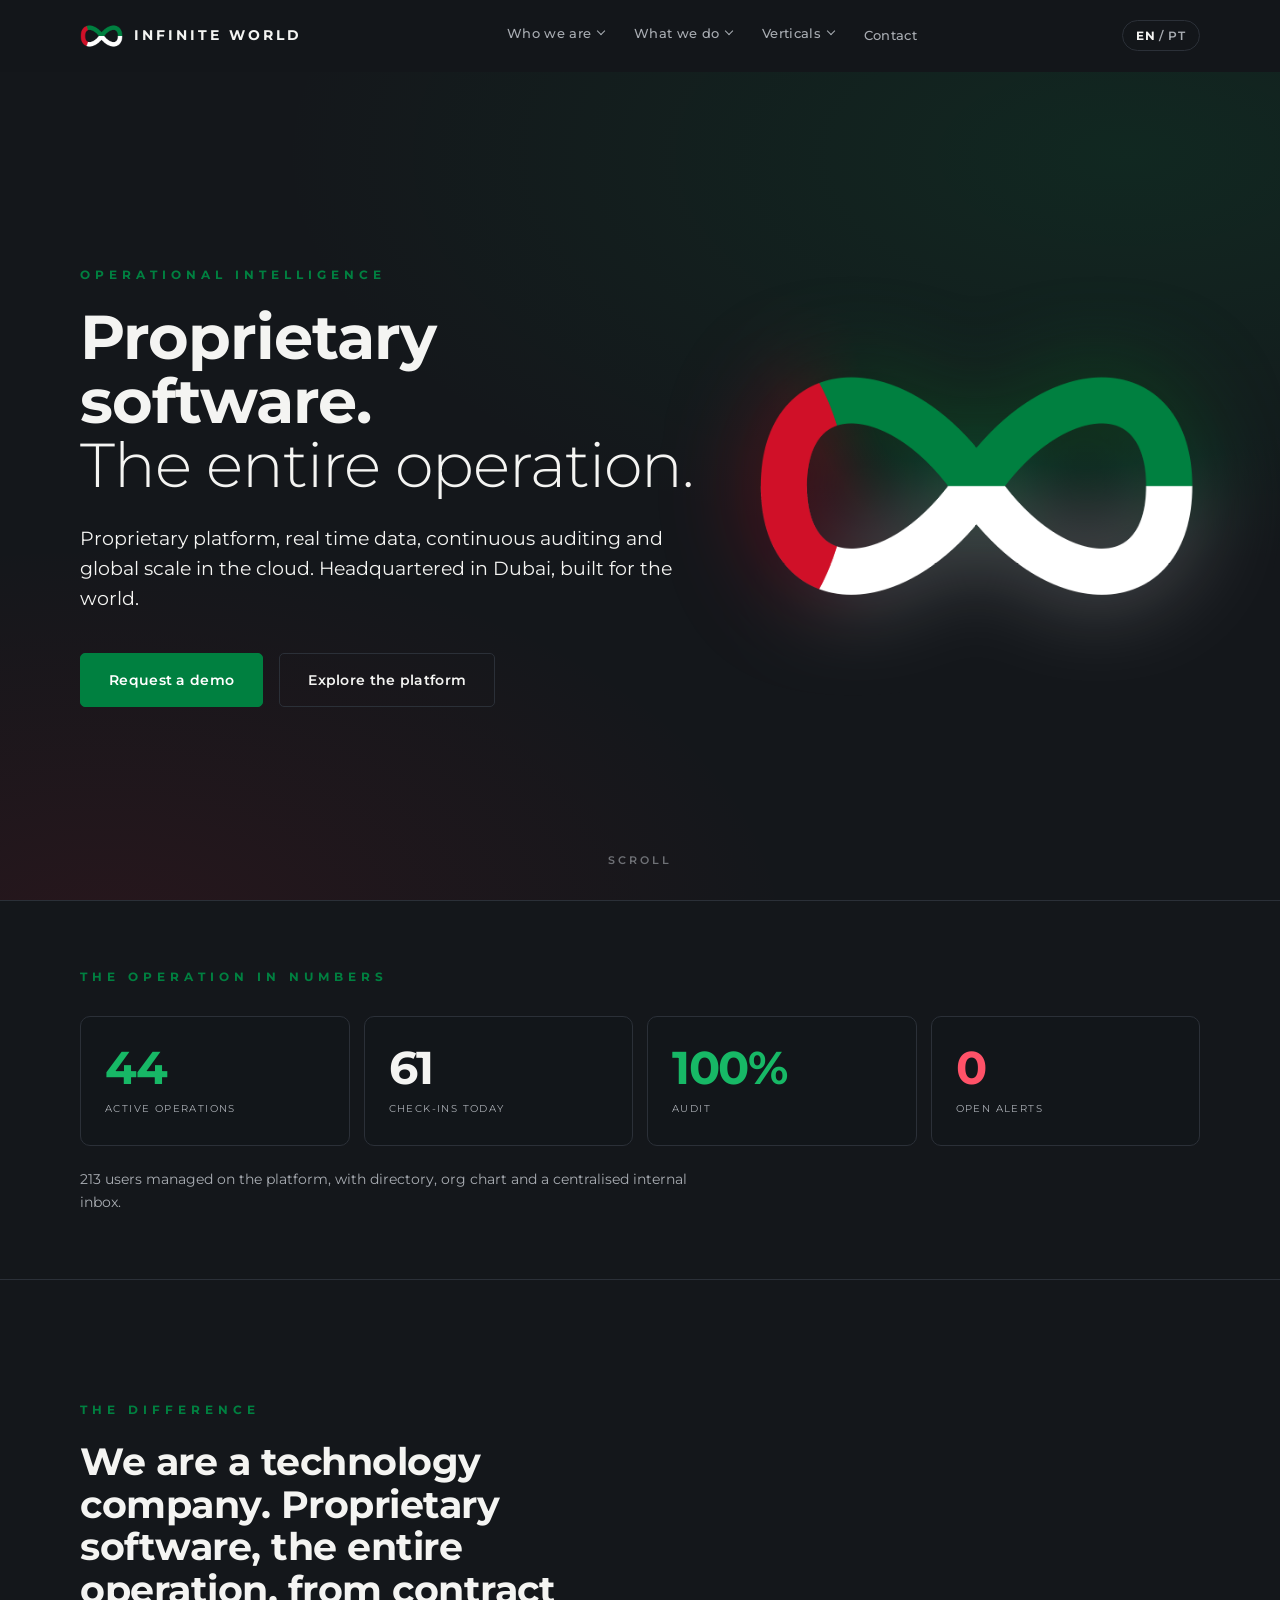
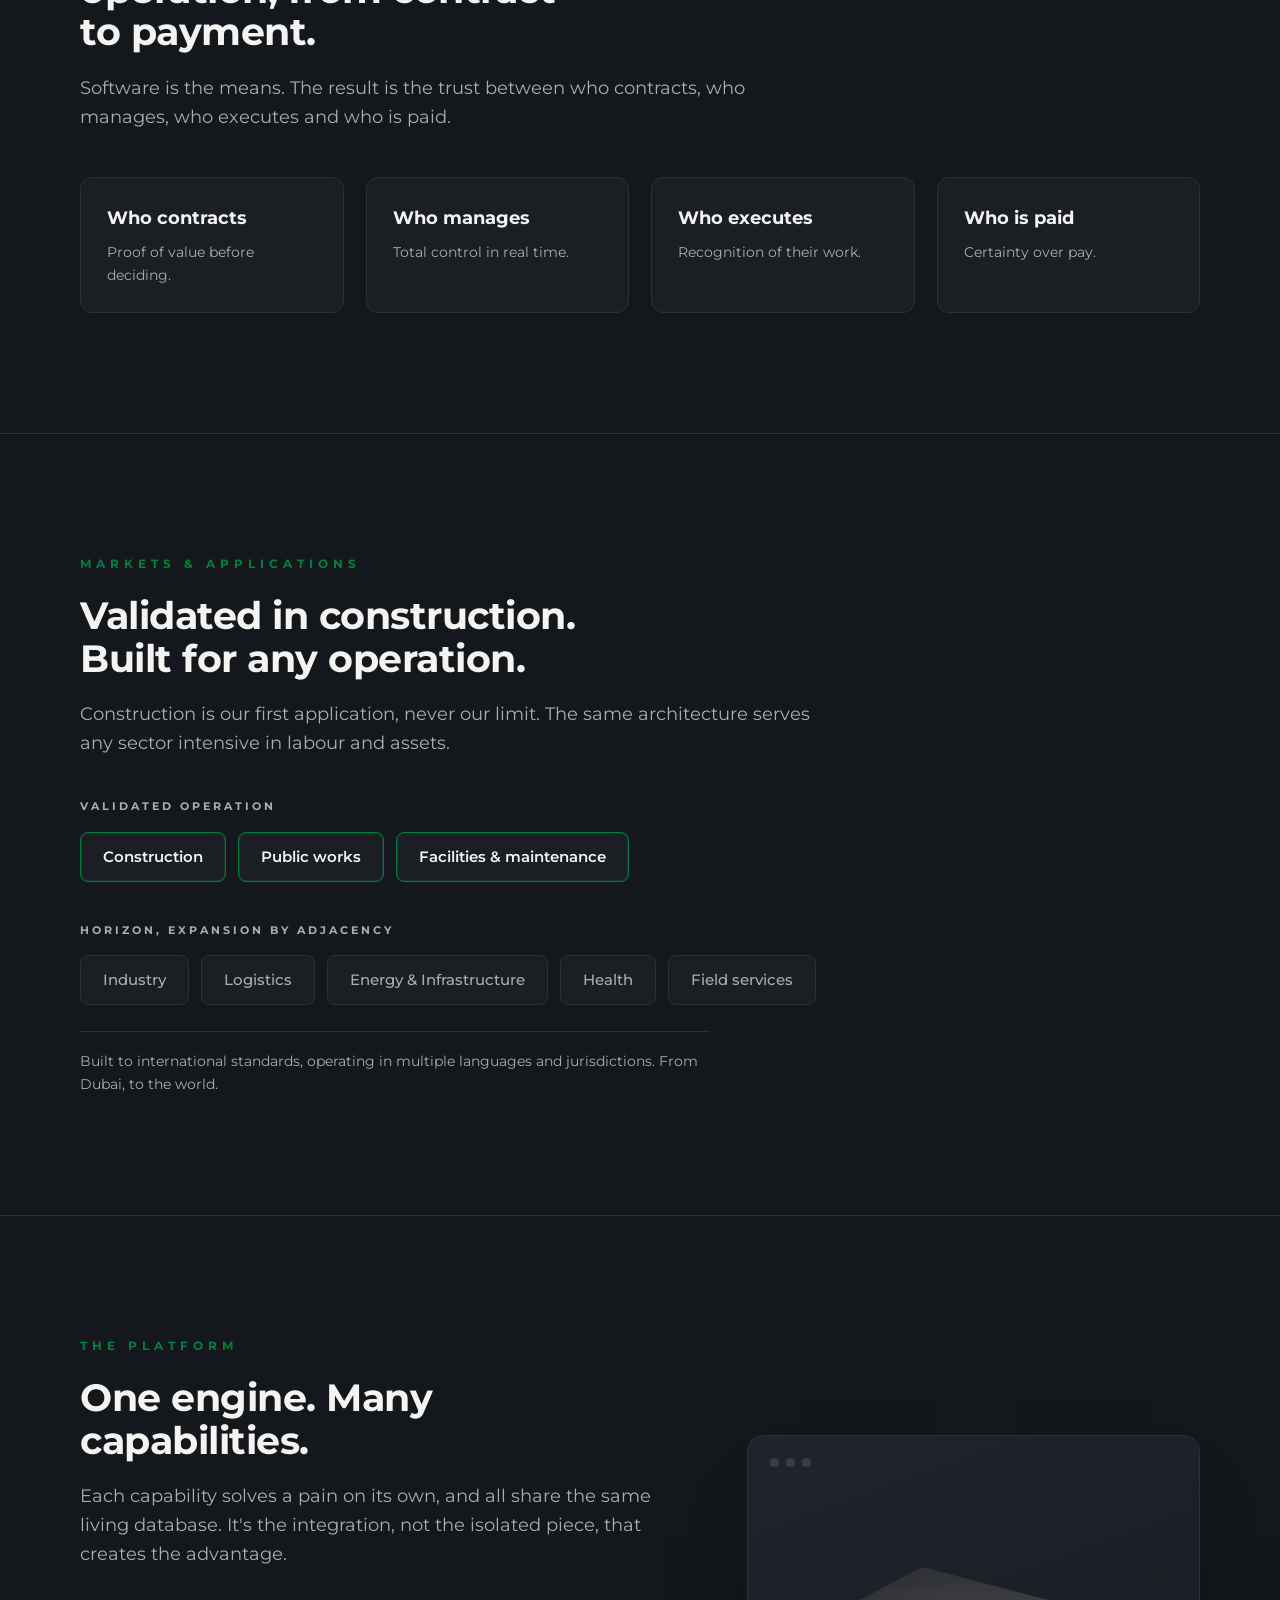
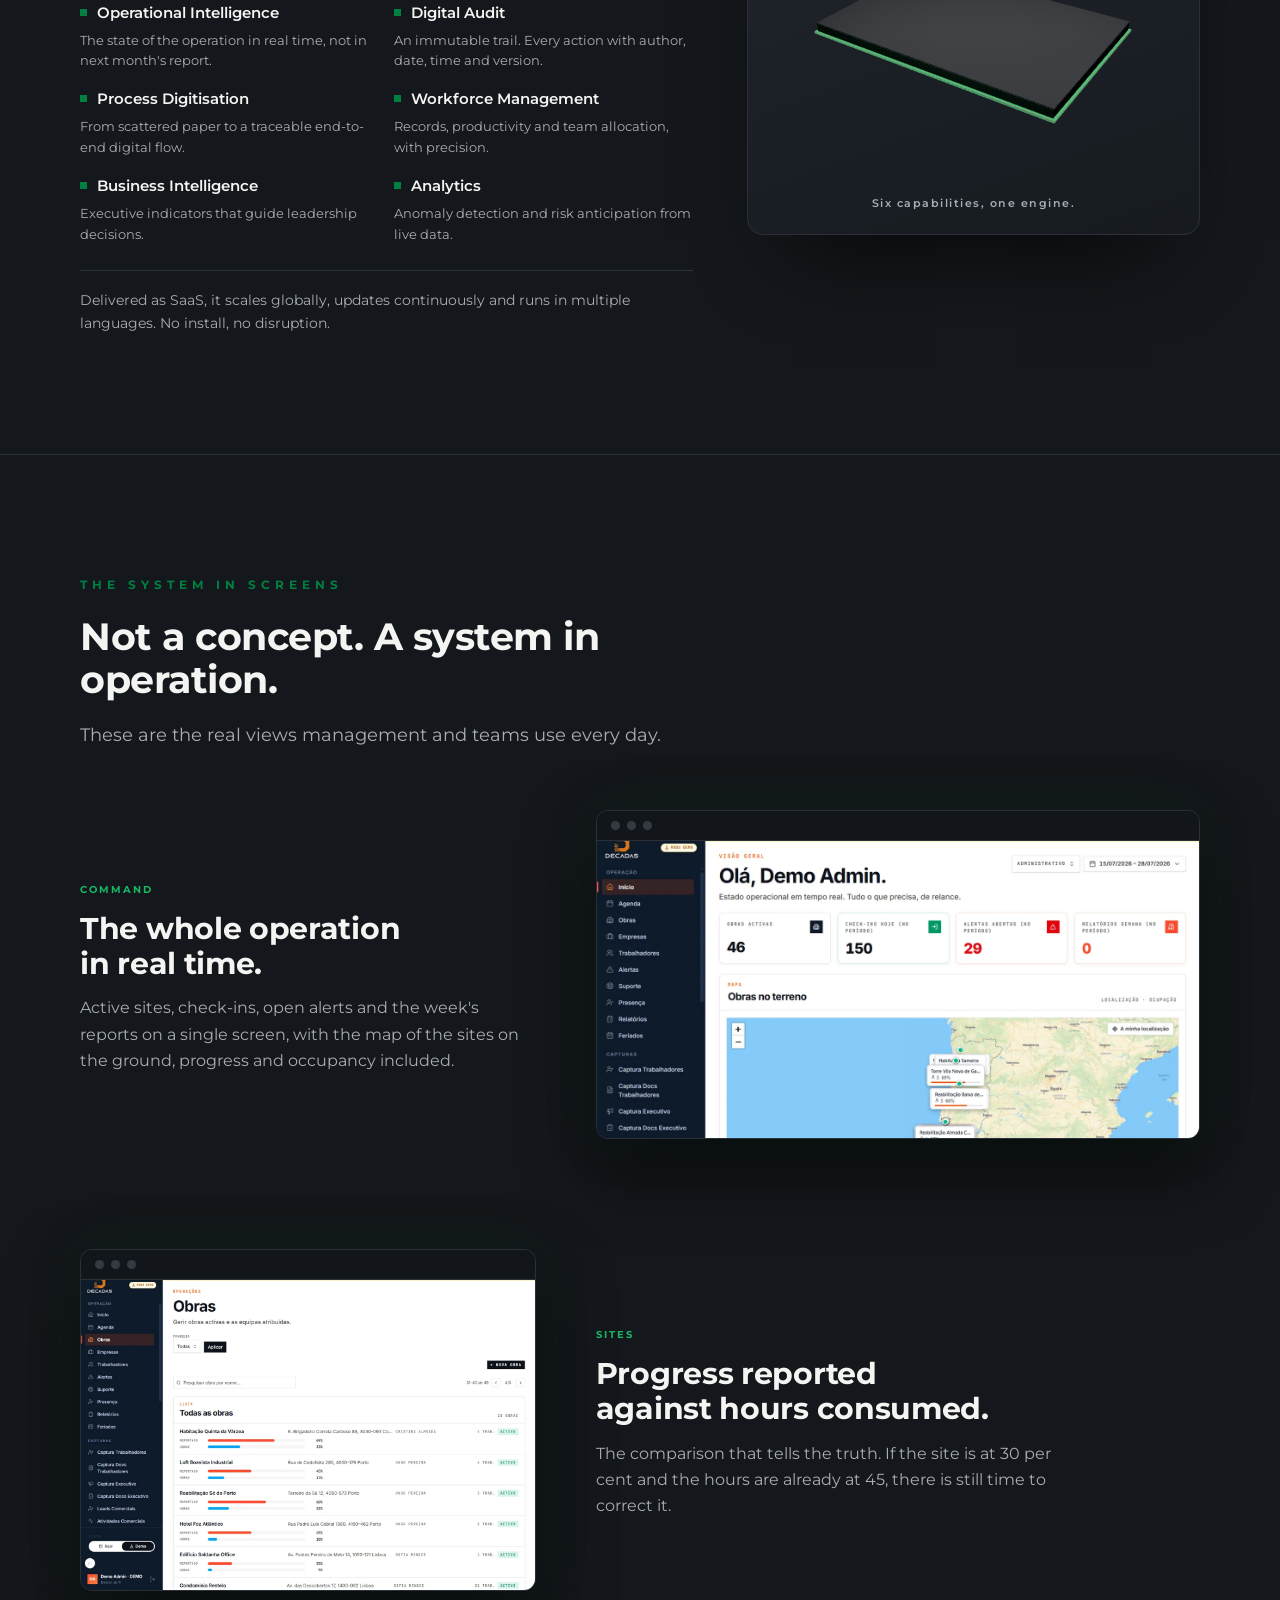
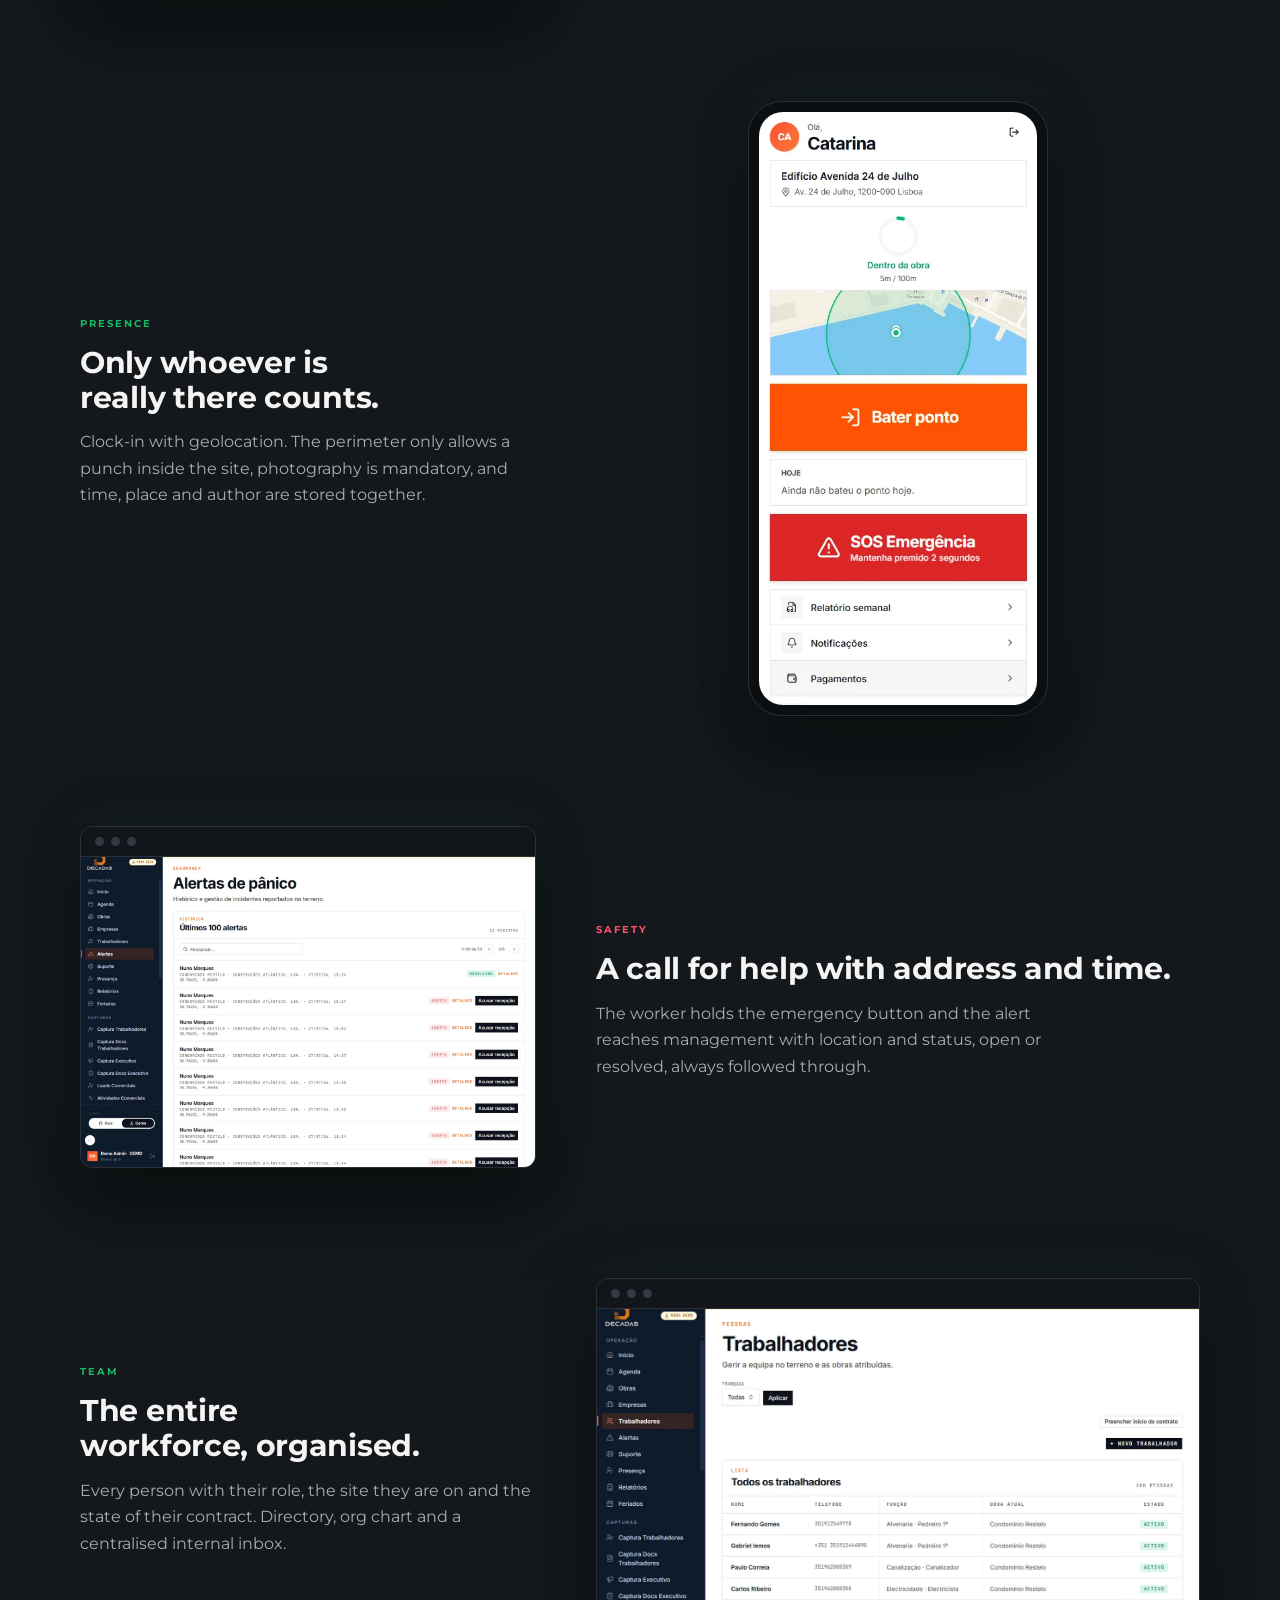
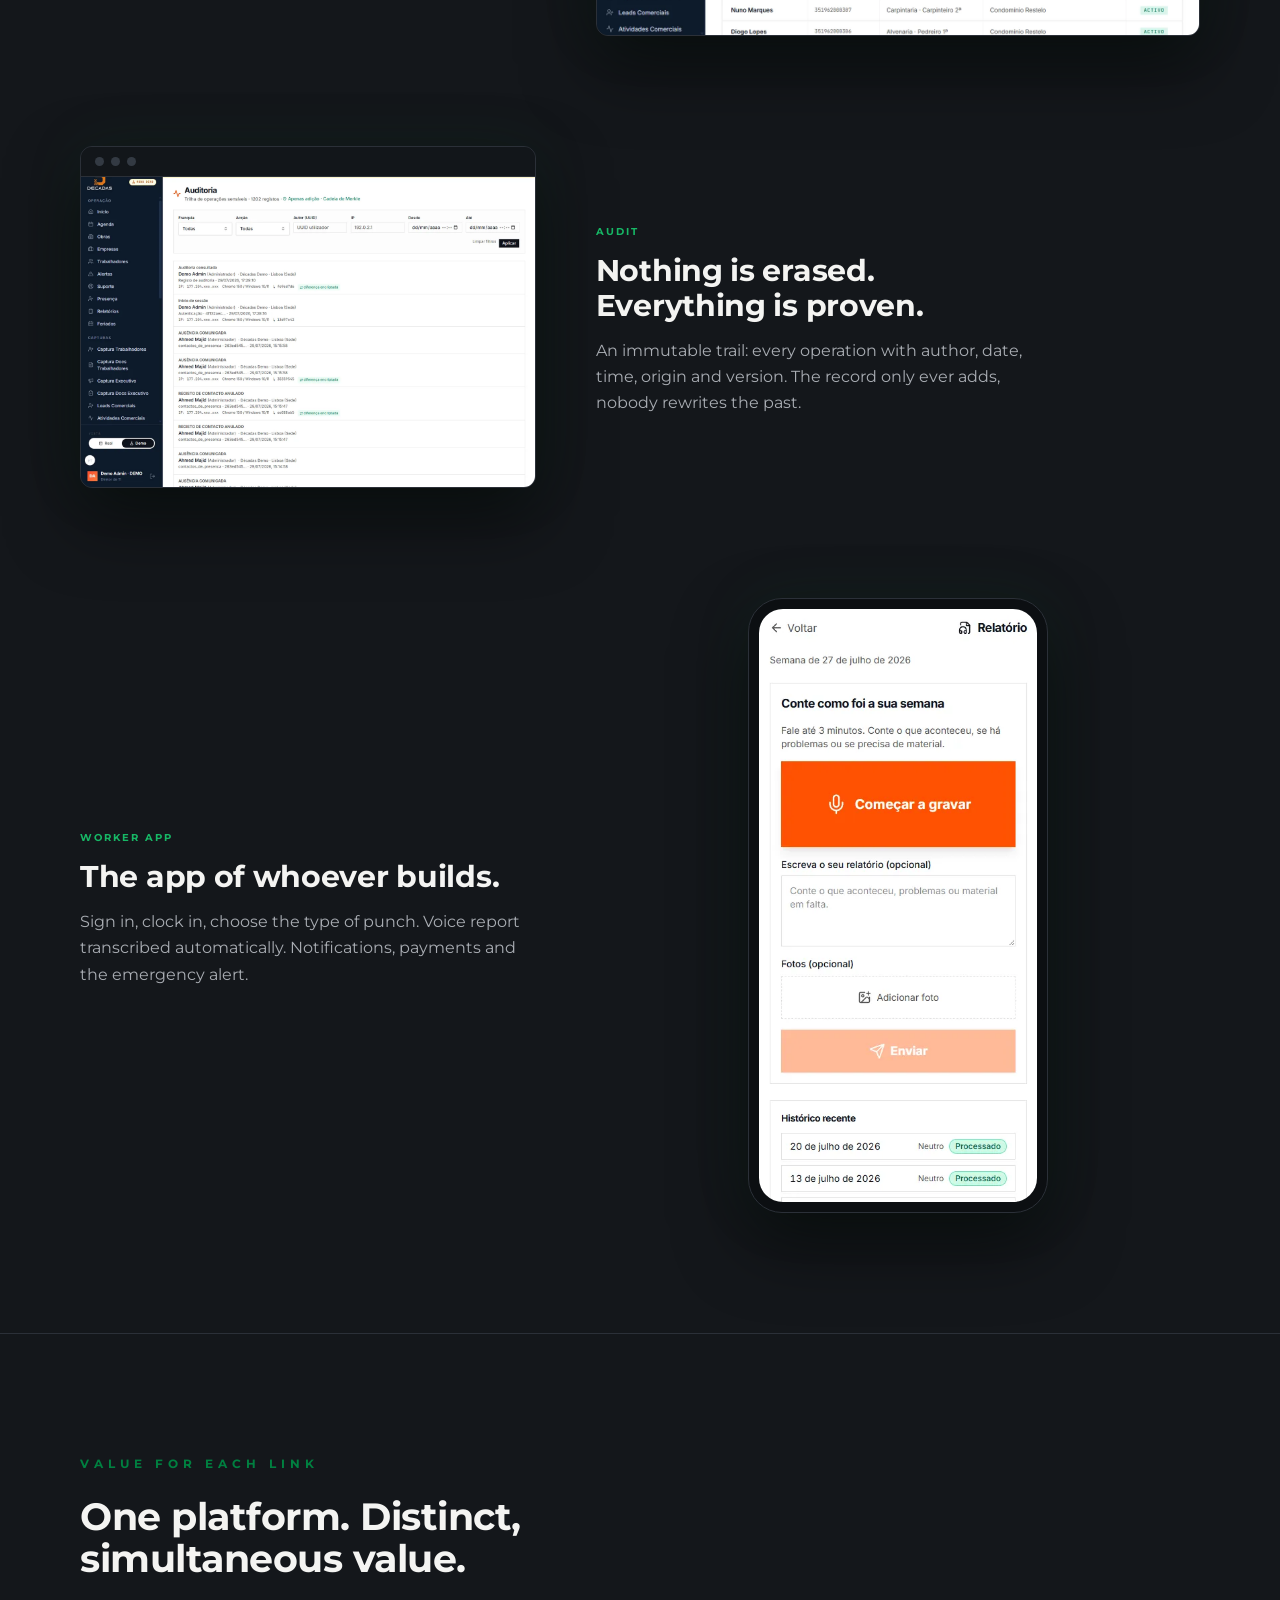
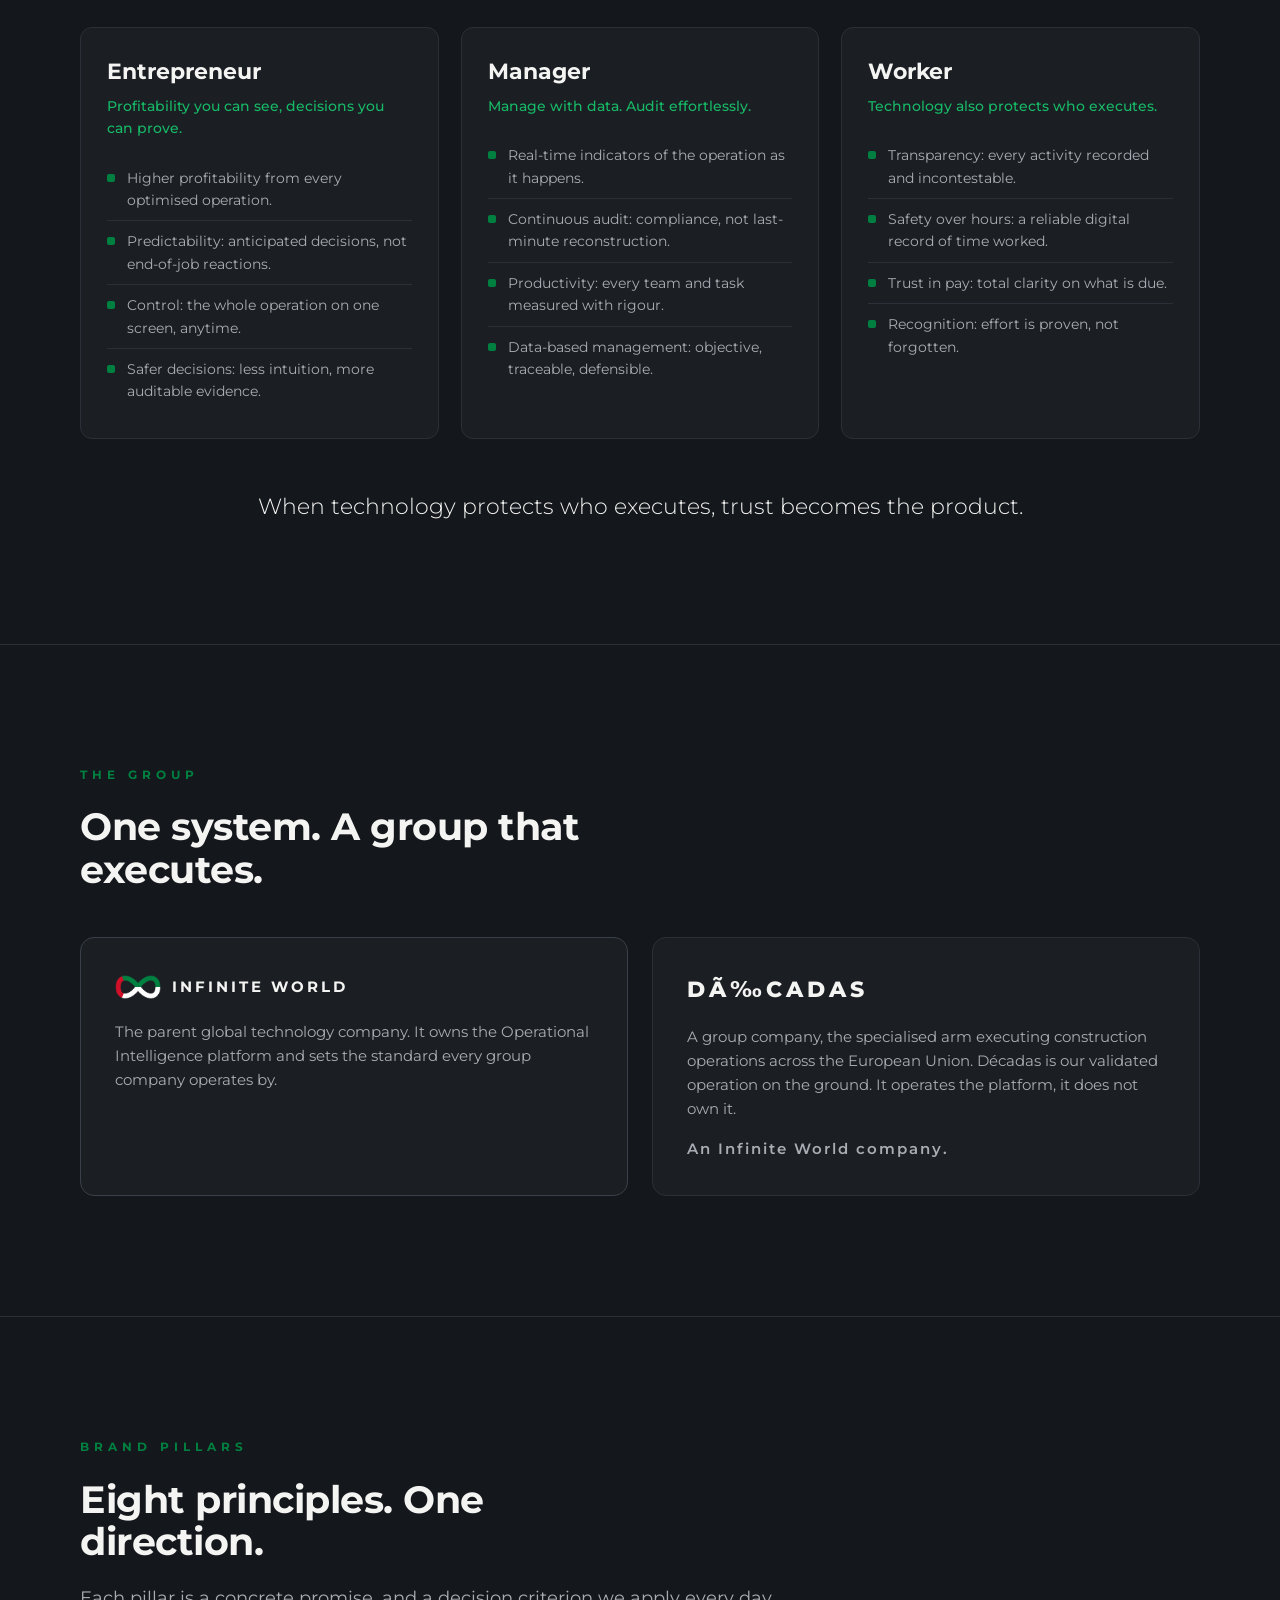
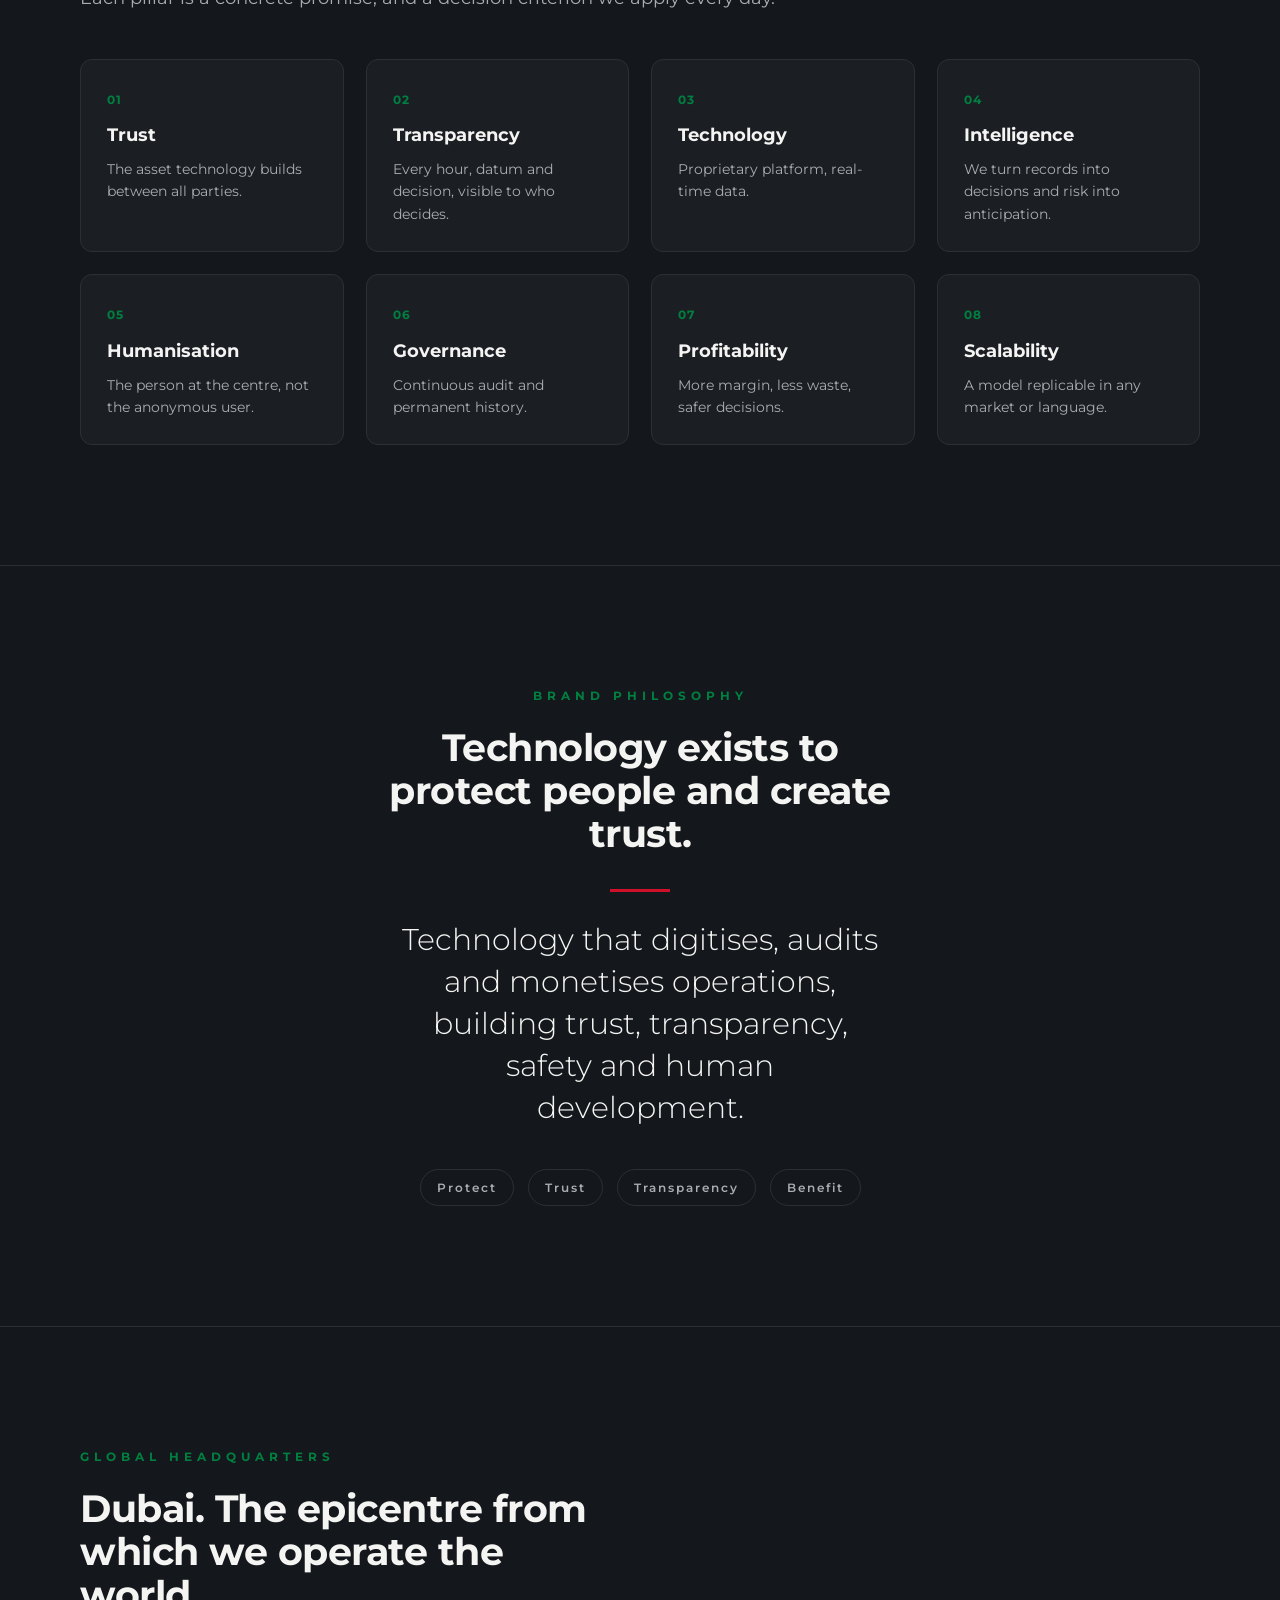
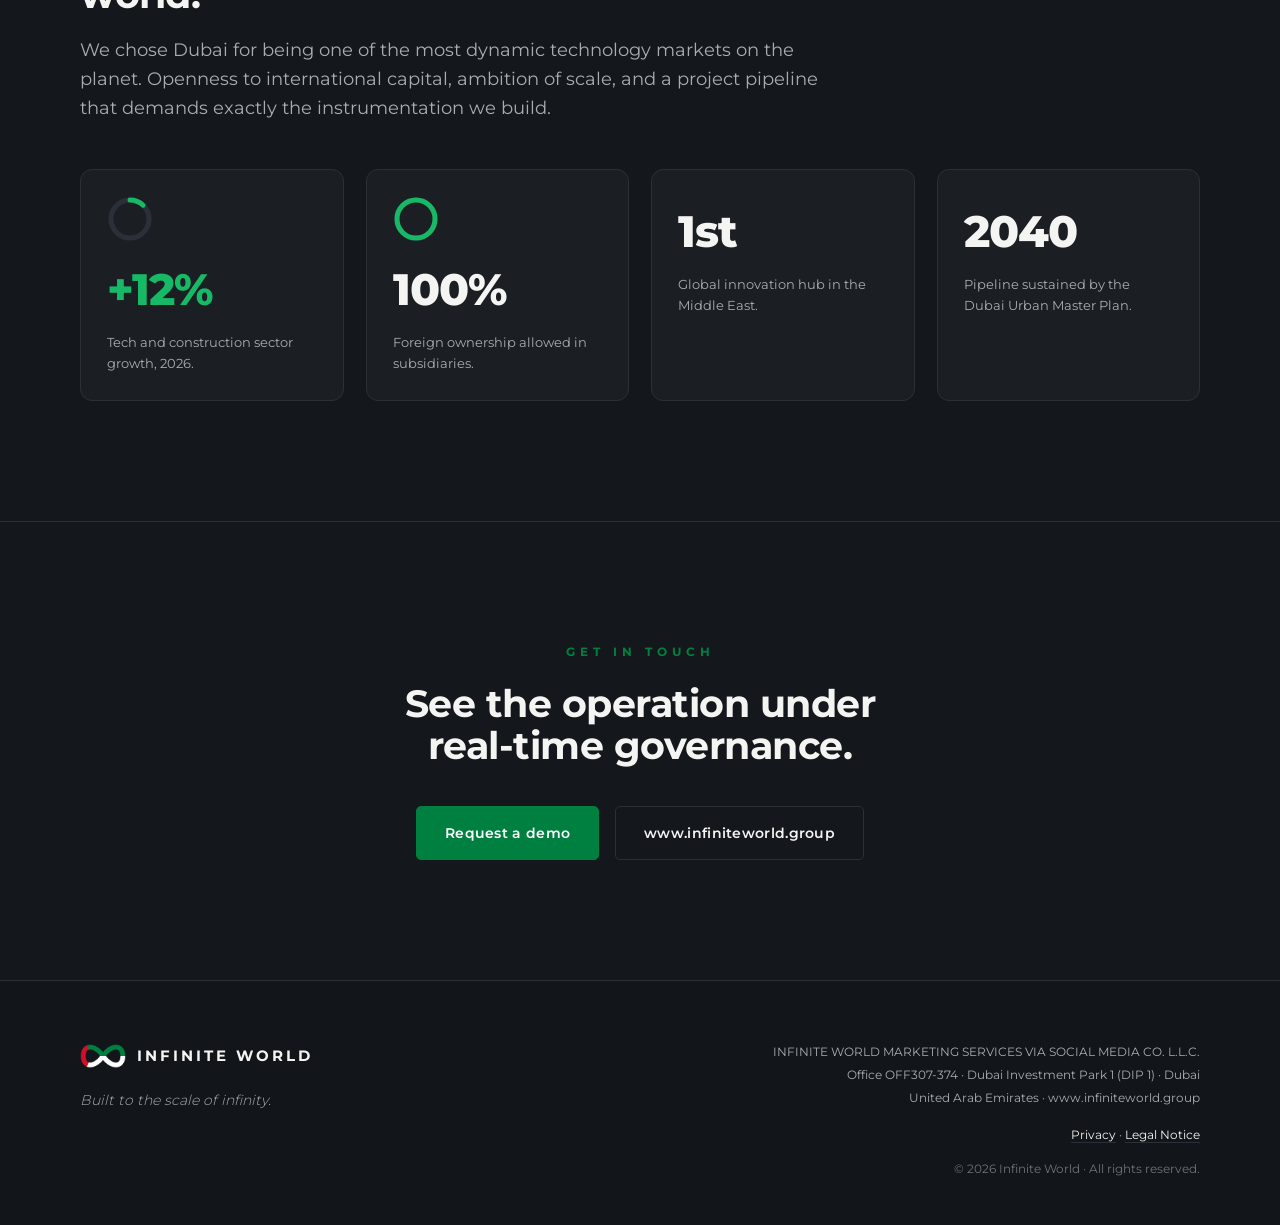
==== commit 1d75c6dc: "fix: the platform panel no longer reads as broken without 3D The engine box grew to 300px when the K" ====
--- a/index.html
+++ b/index.html
@@ -839,6 +839,21 @@
             Dubai
           </p>
           <p>United Arab Emirates &middot; www.infiniteworld.group</p>
+          <p class="foot-links">
+            <a
+              href="privacidade.html"
+              data-i18n="foot_privacy"
+              data-i18n-href="foot_privacy_href"
+              >Privacy</a
+            >
+            &middot;
+            <a
+              href="aviso-legal.html"
+              data-i18n="foot_notice"
+              data-i18n-href="foot_notice_href"
+              >Legal Notice</a
+            >
+          </p>
           <p class="copy">
             &copy; 2026 Infinite World &middot;
             <span data-i18n="foot_rights">All rights reserved.</span>
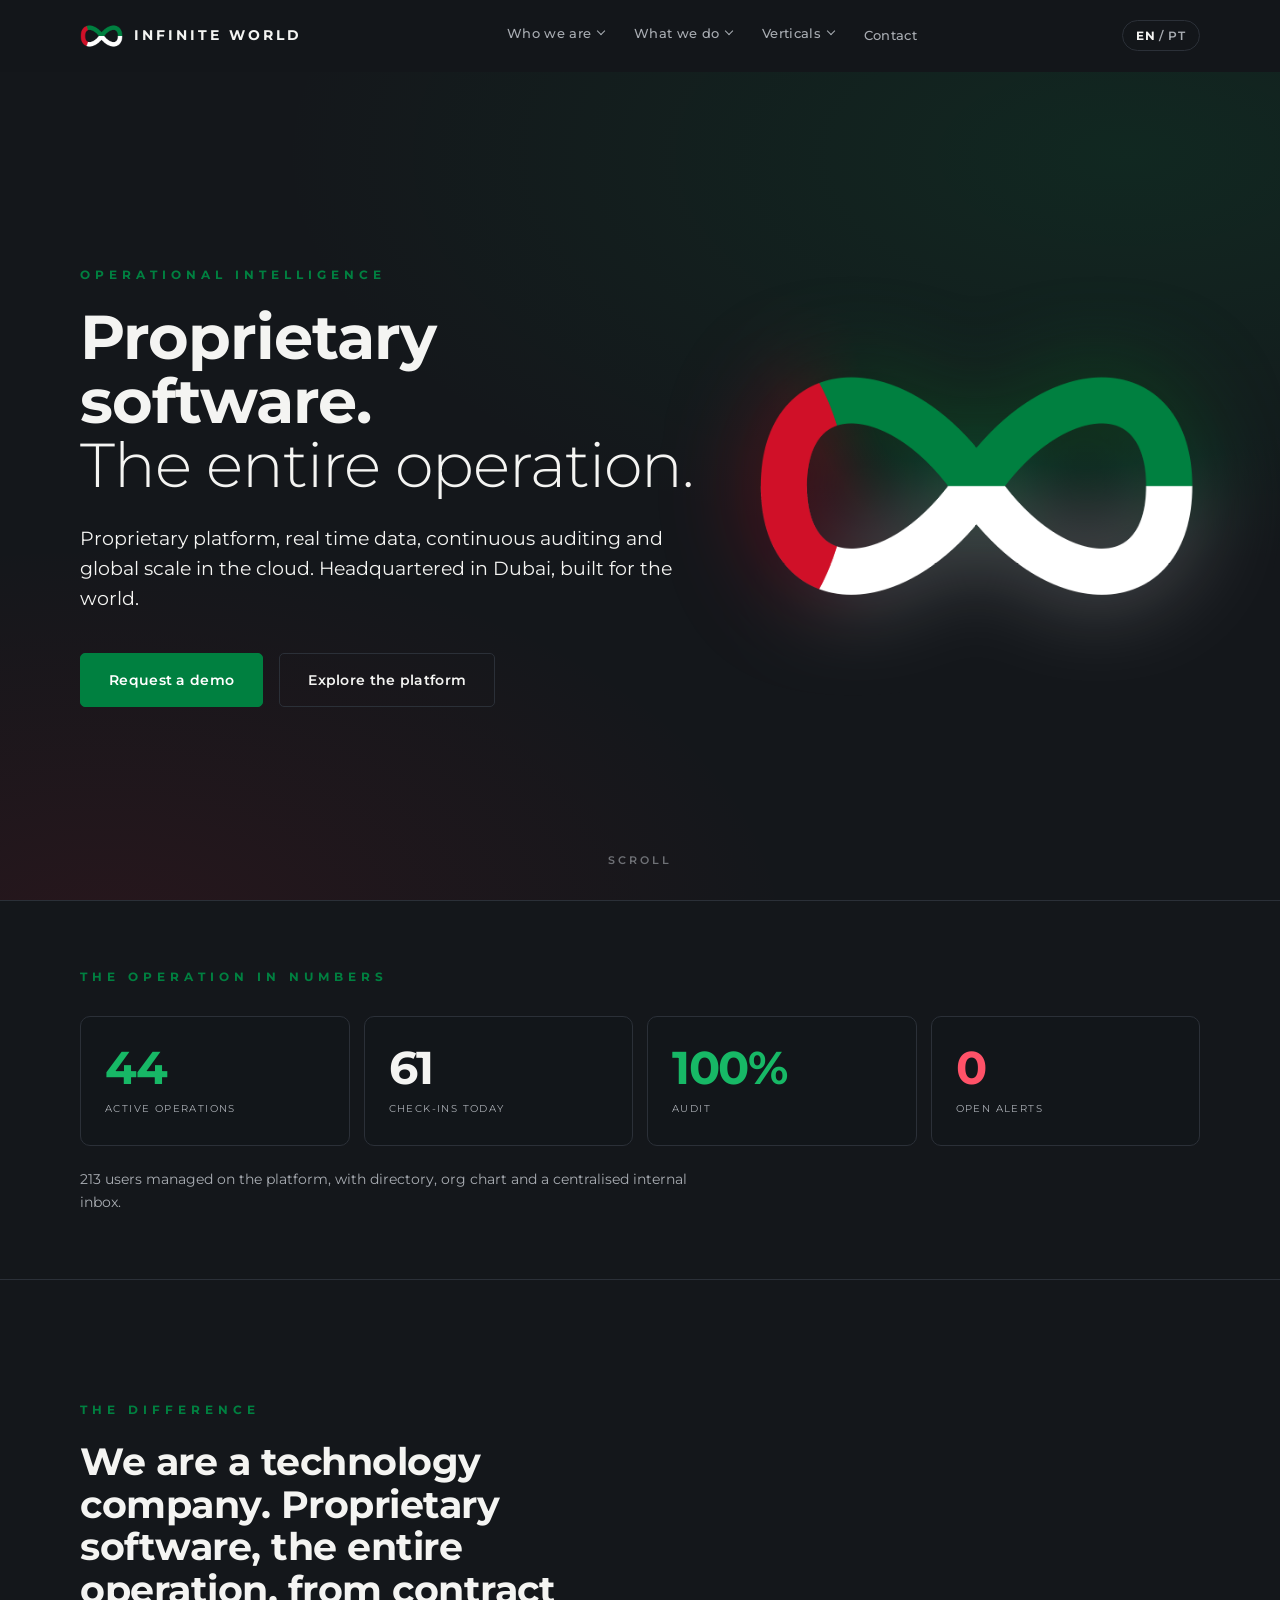
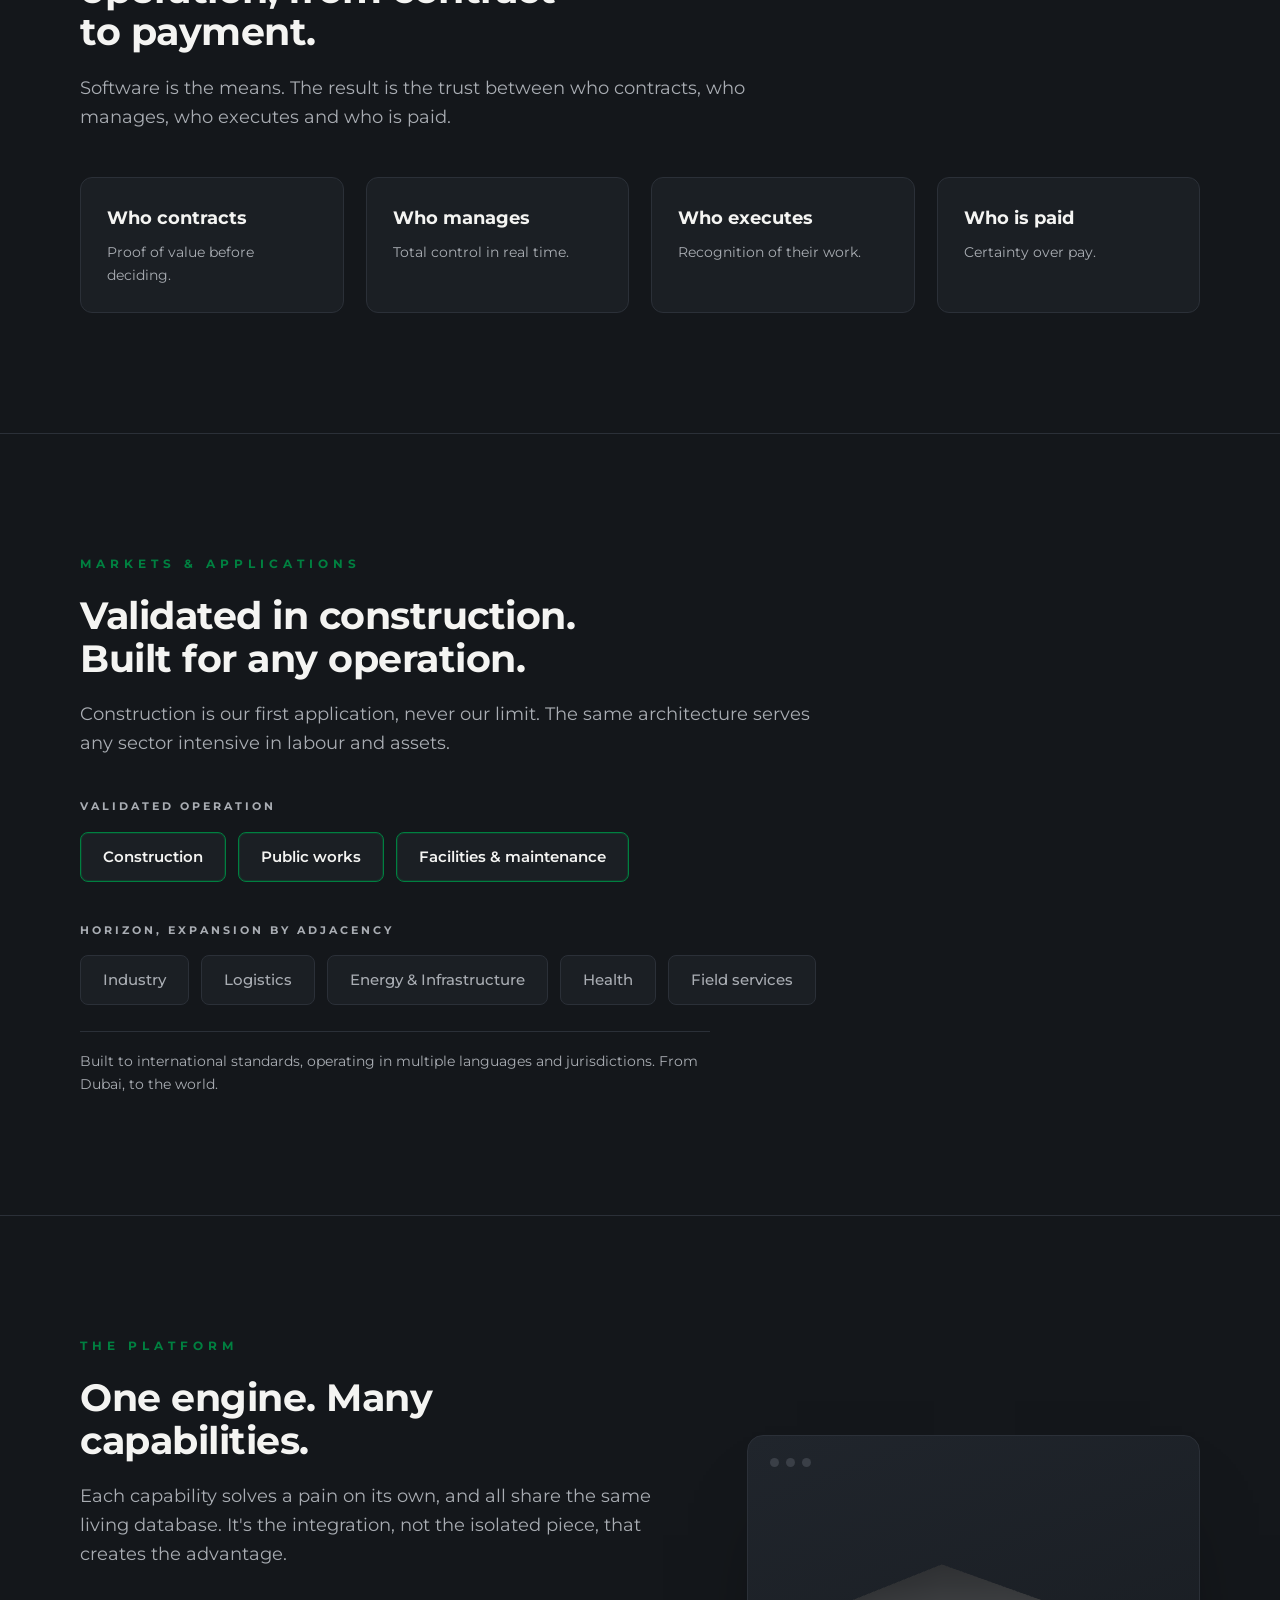
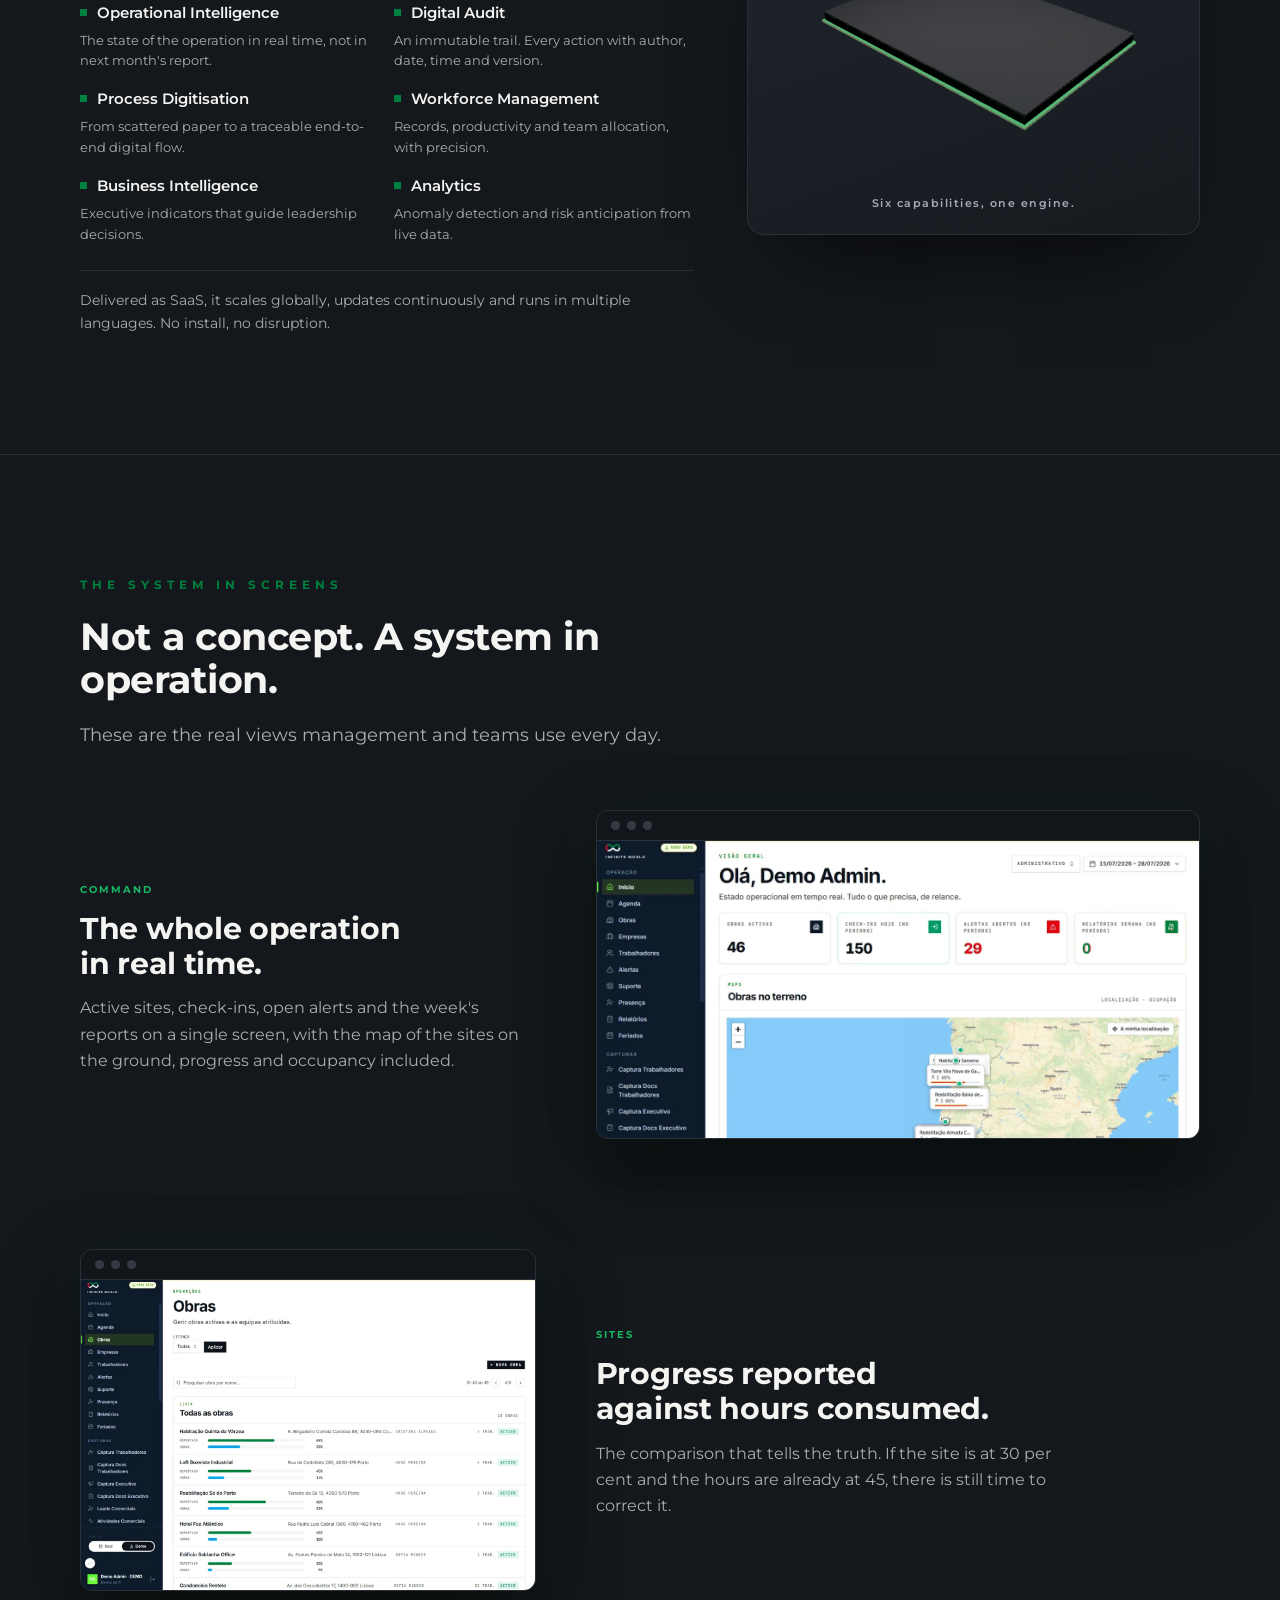
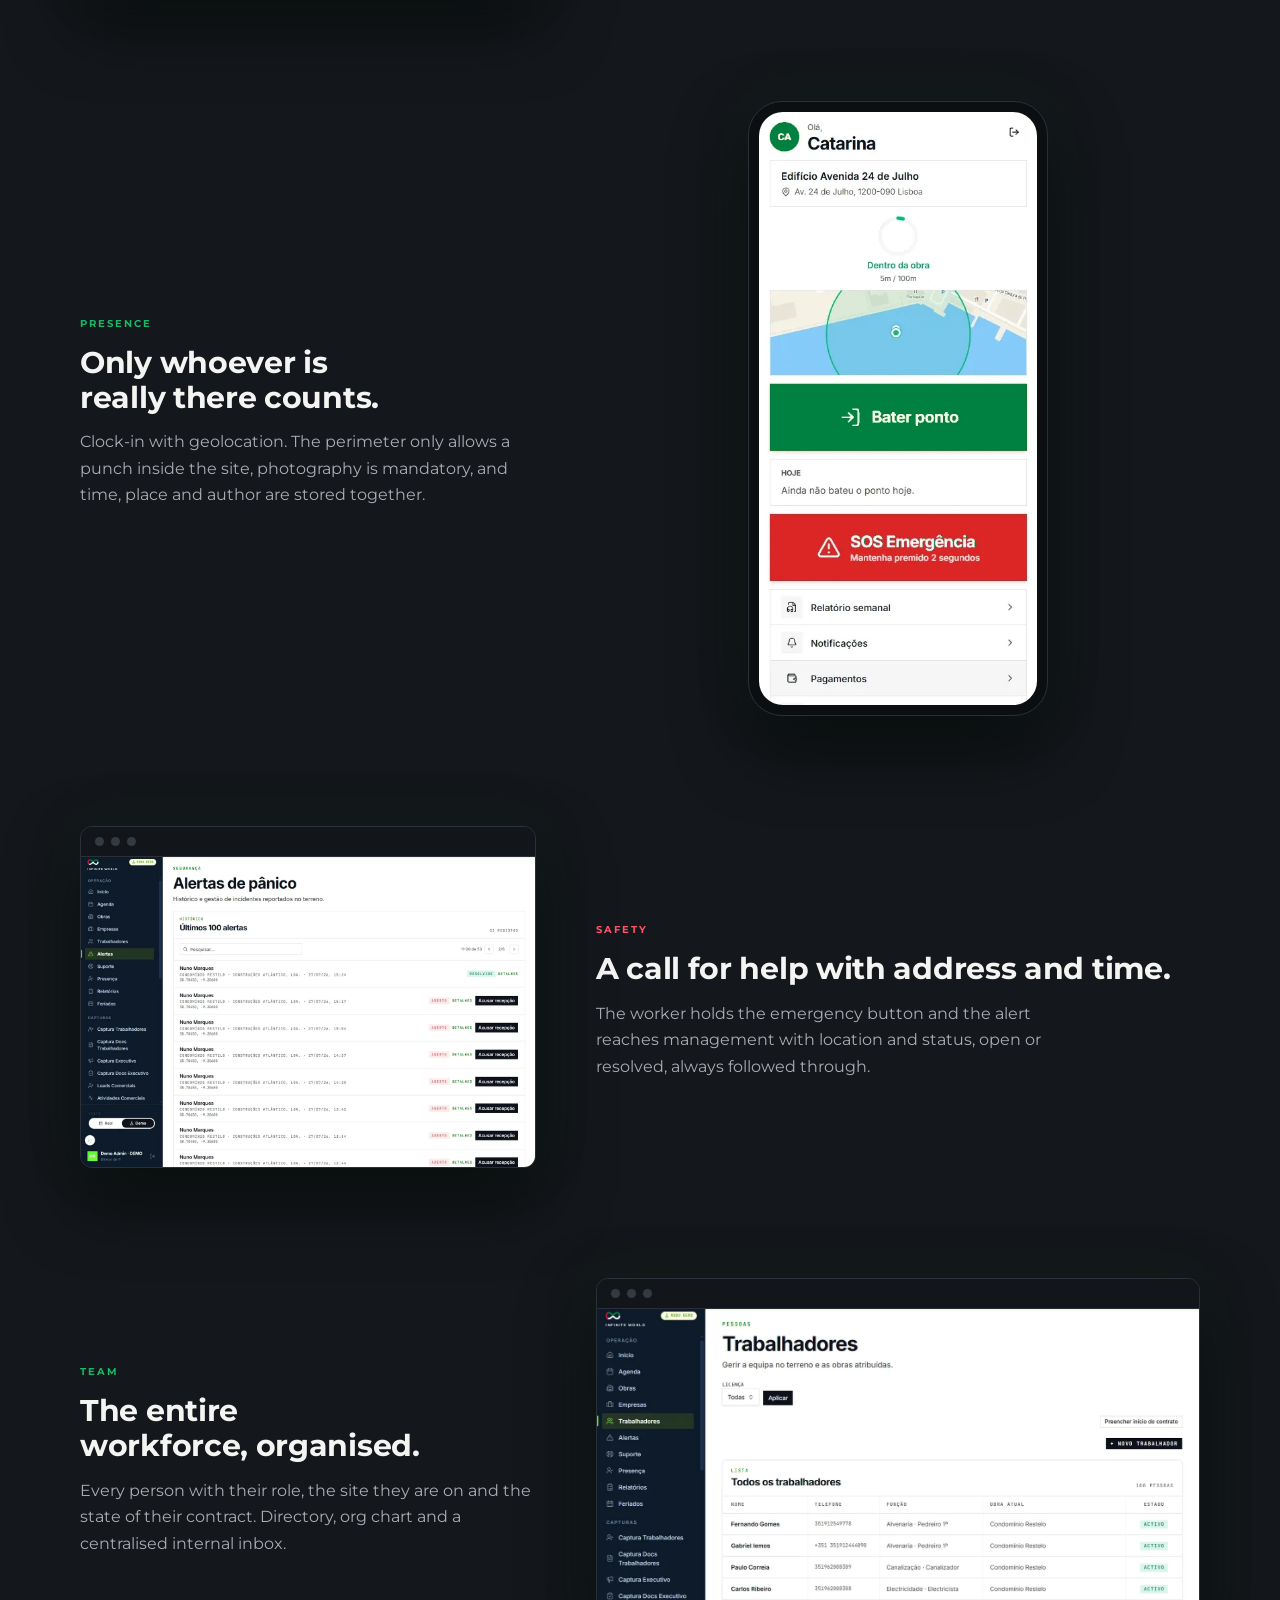
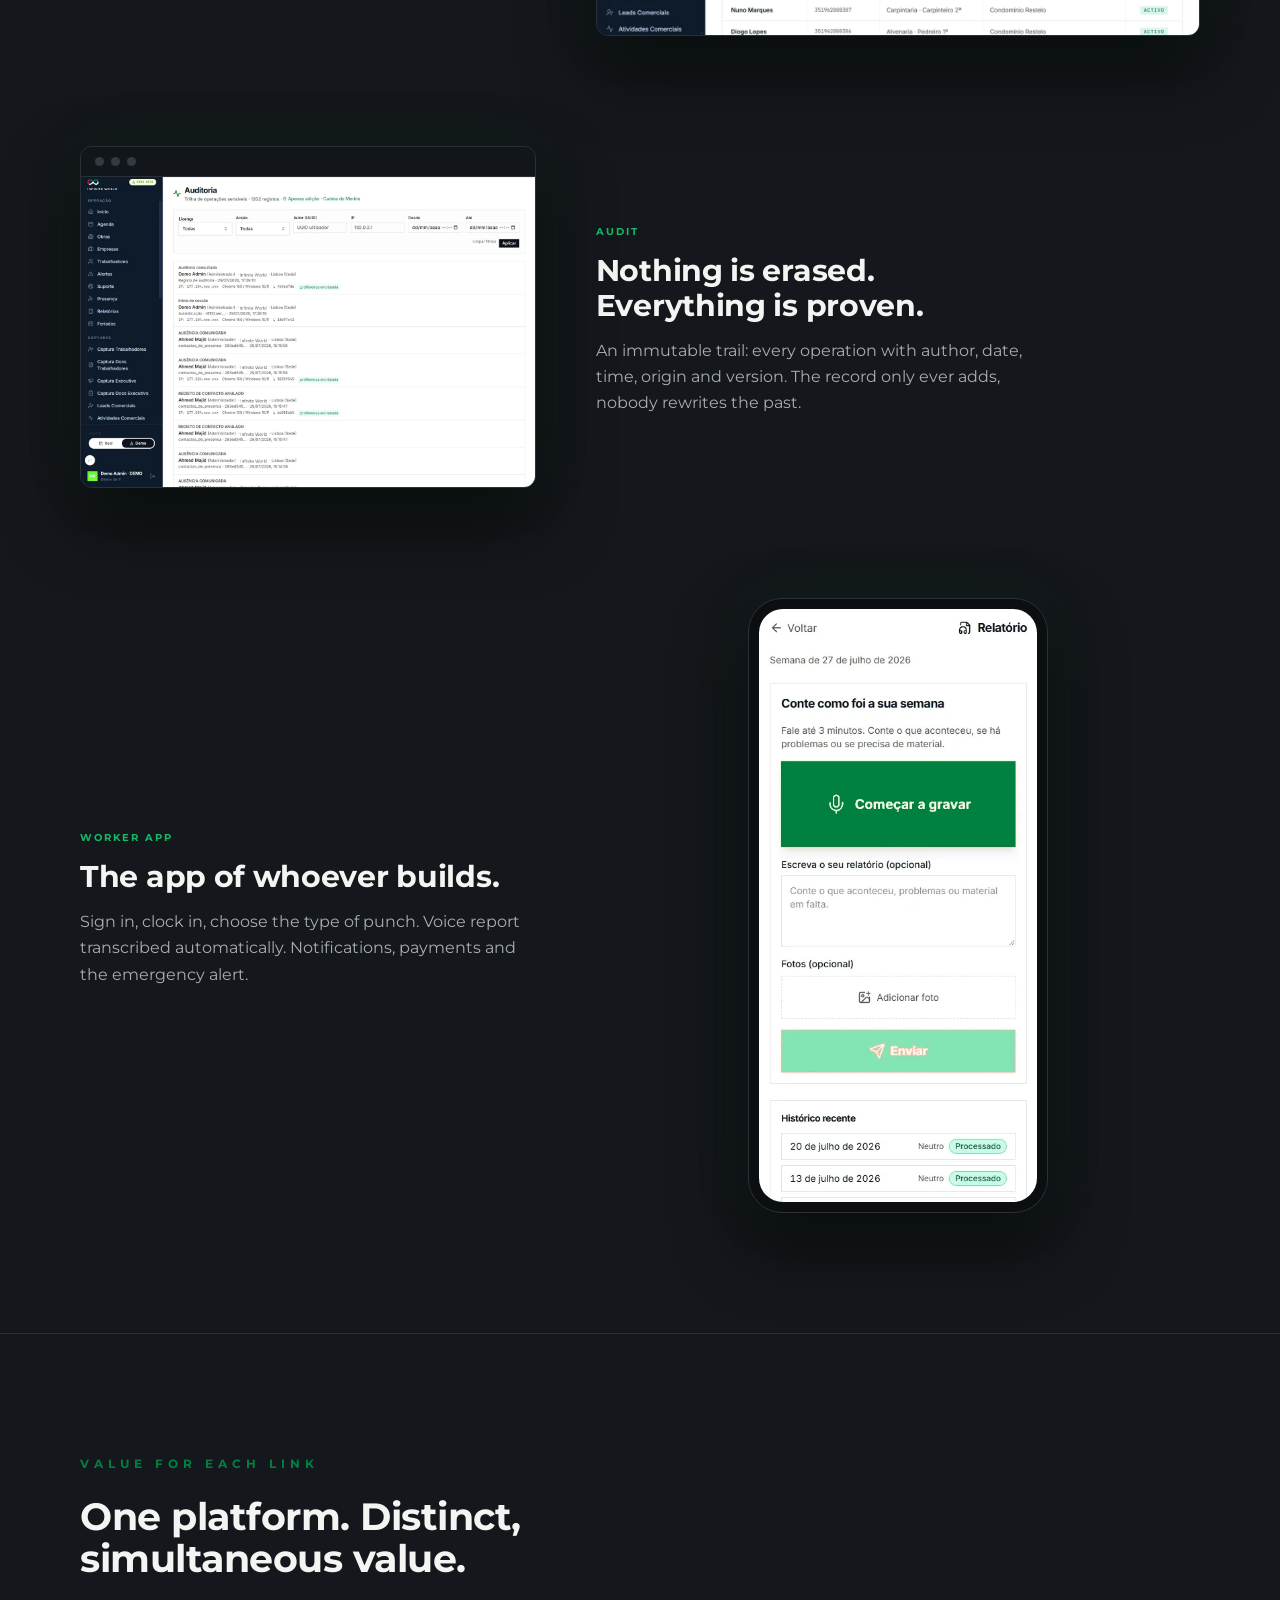
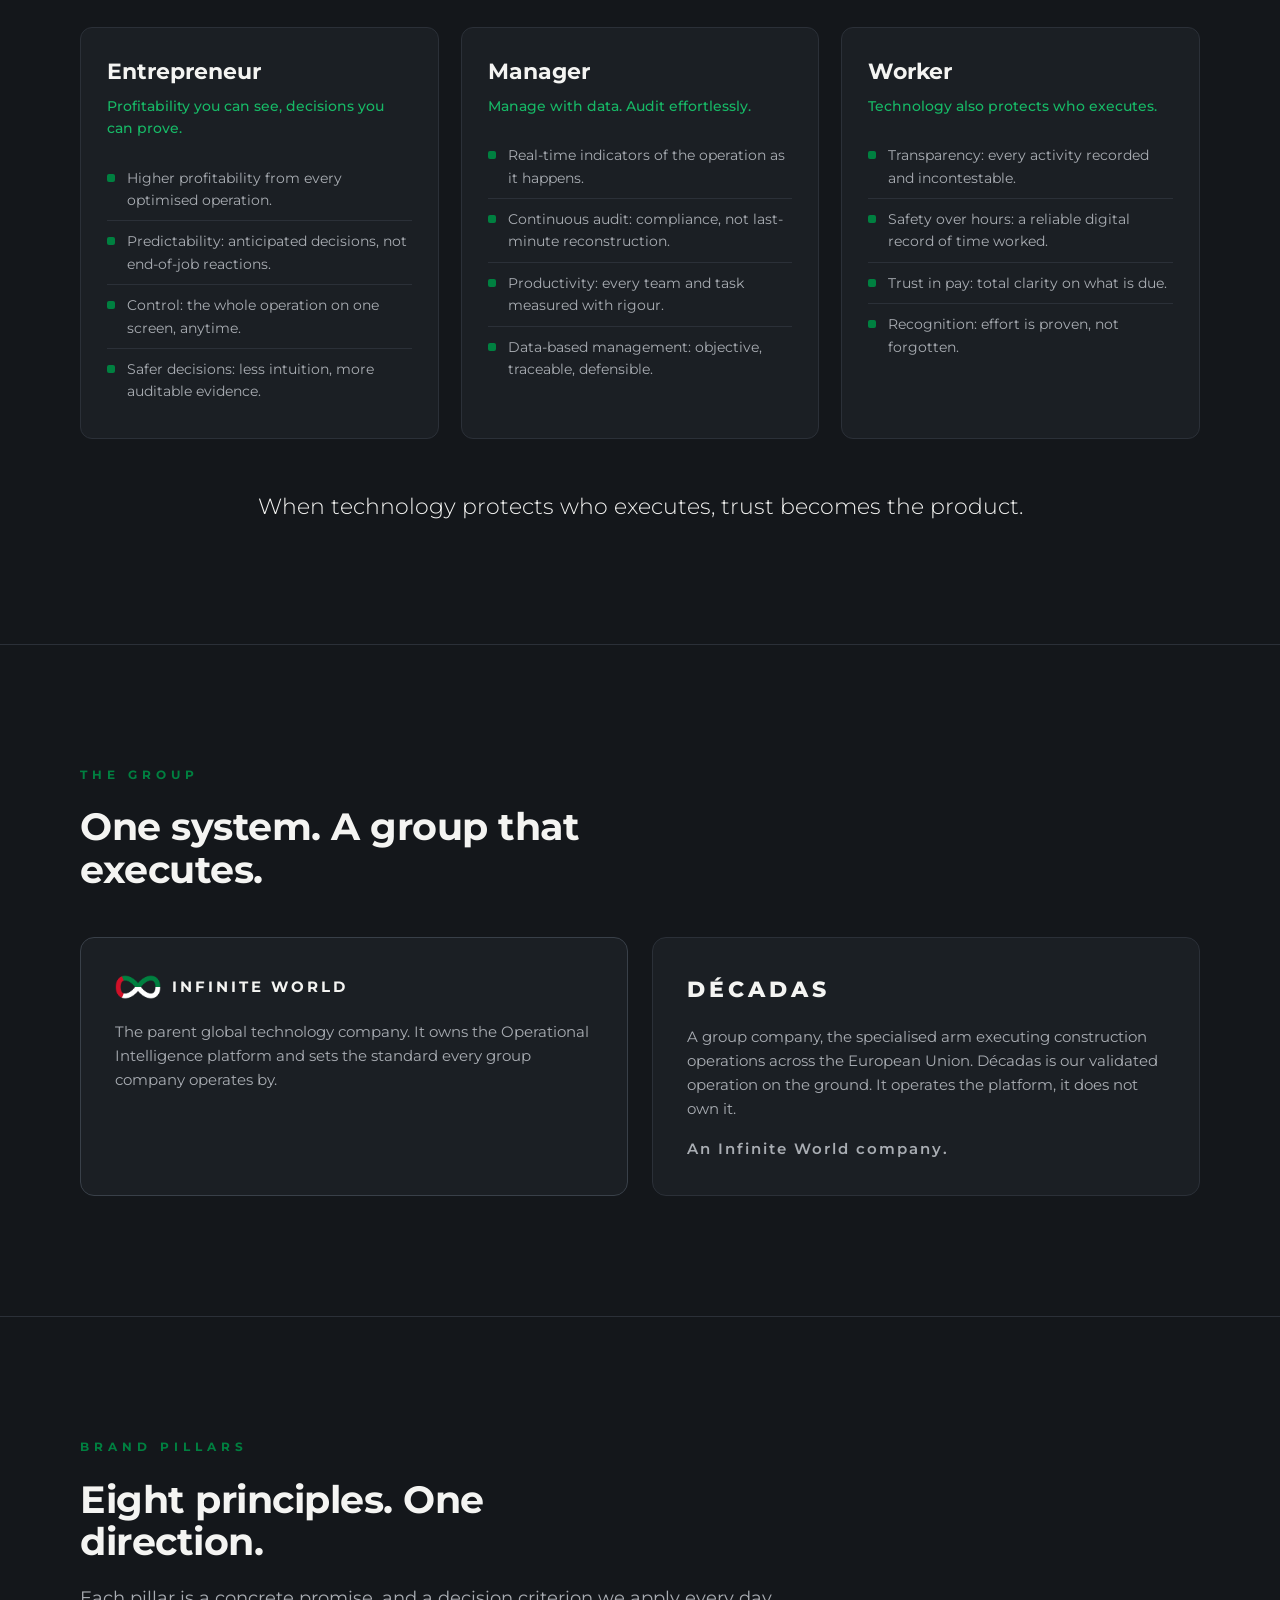
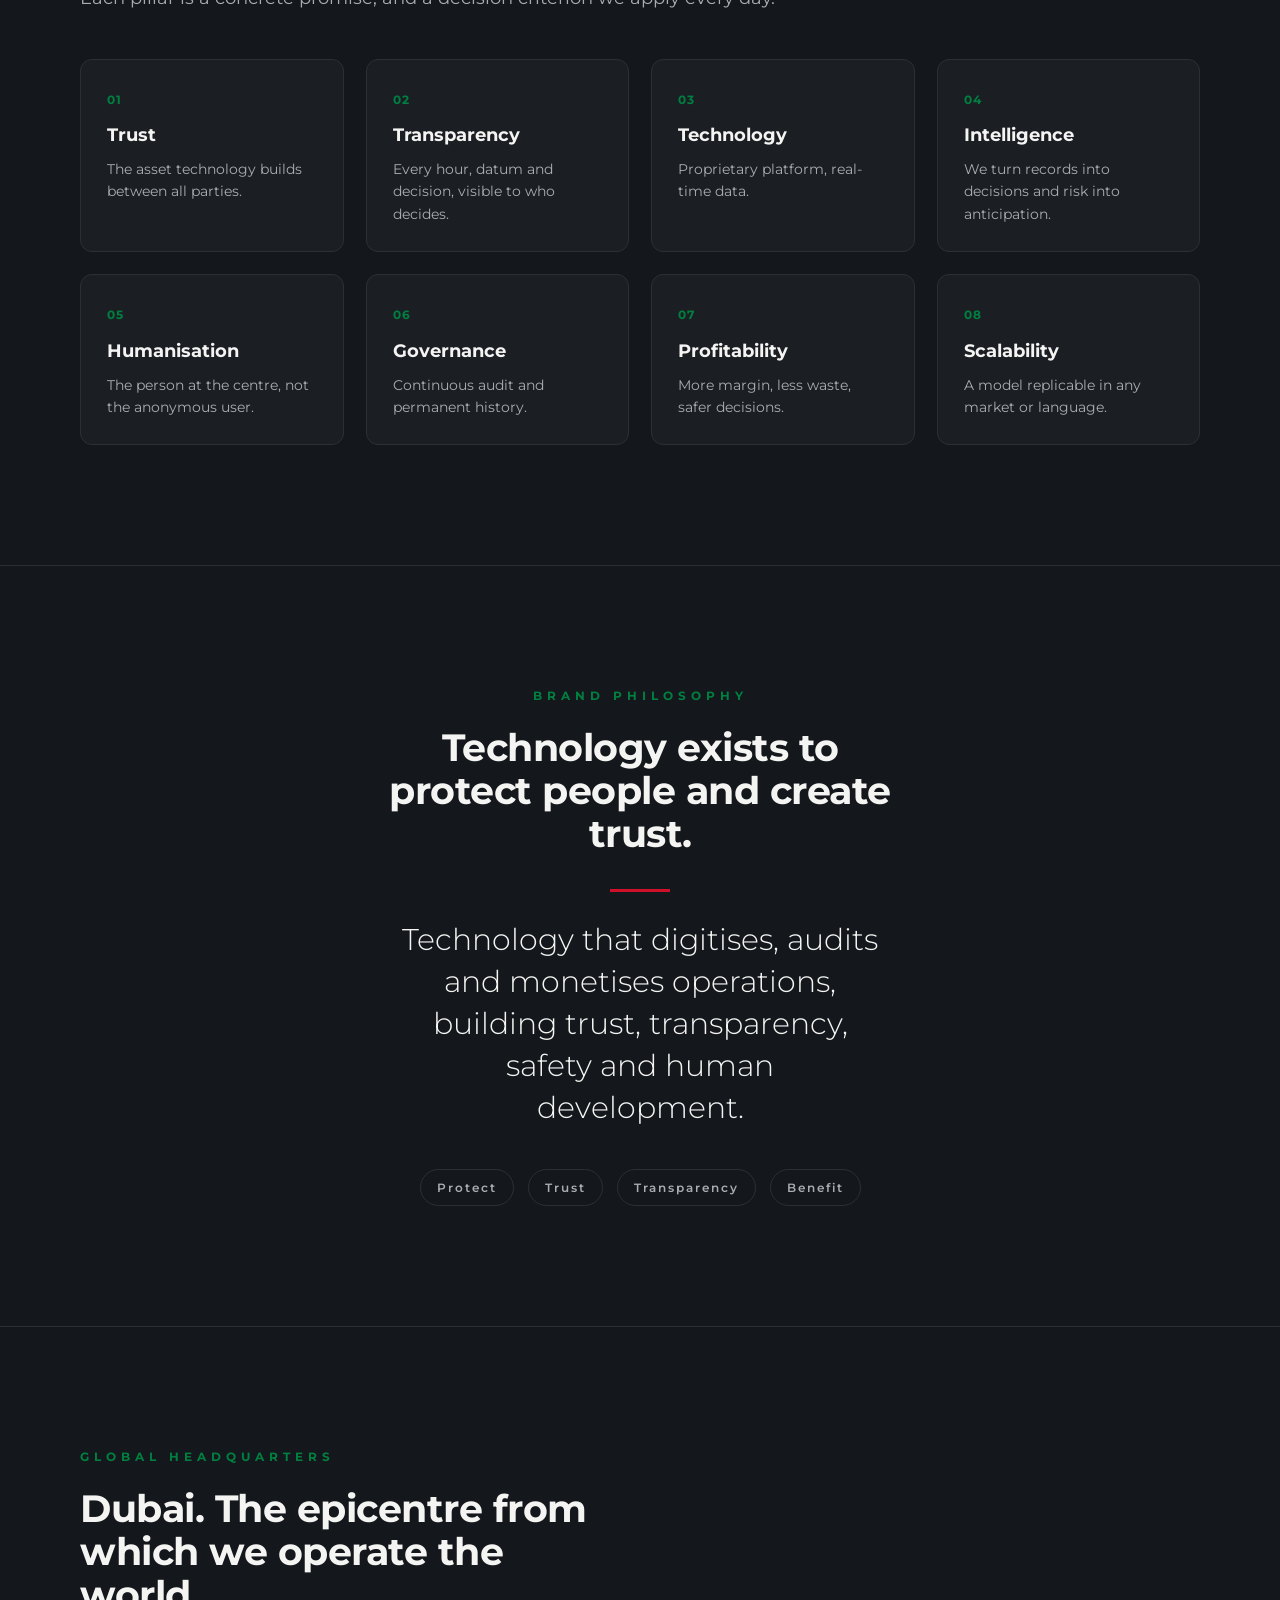
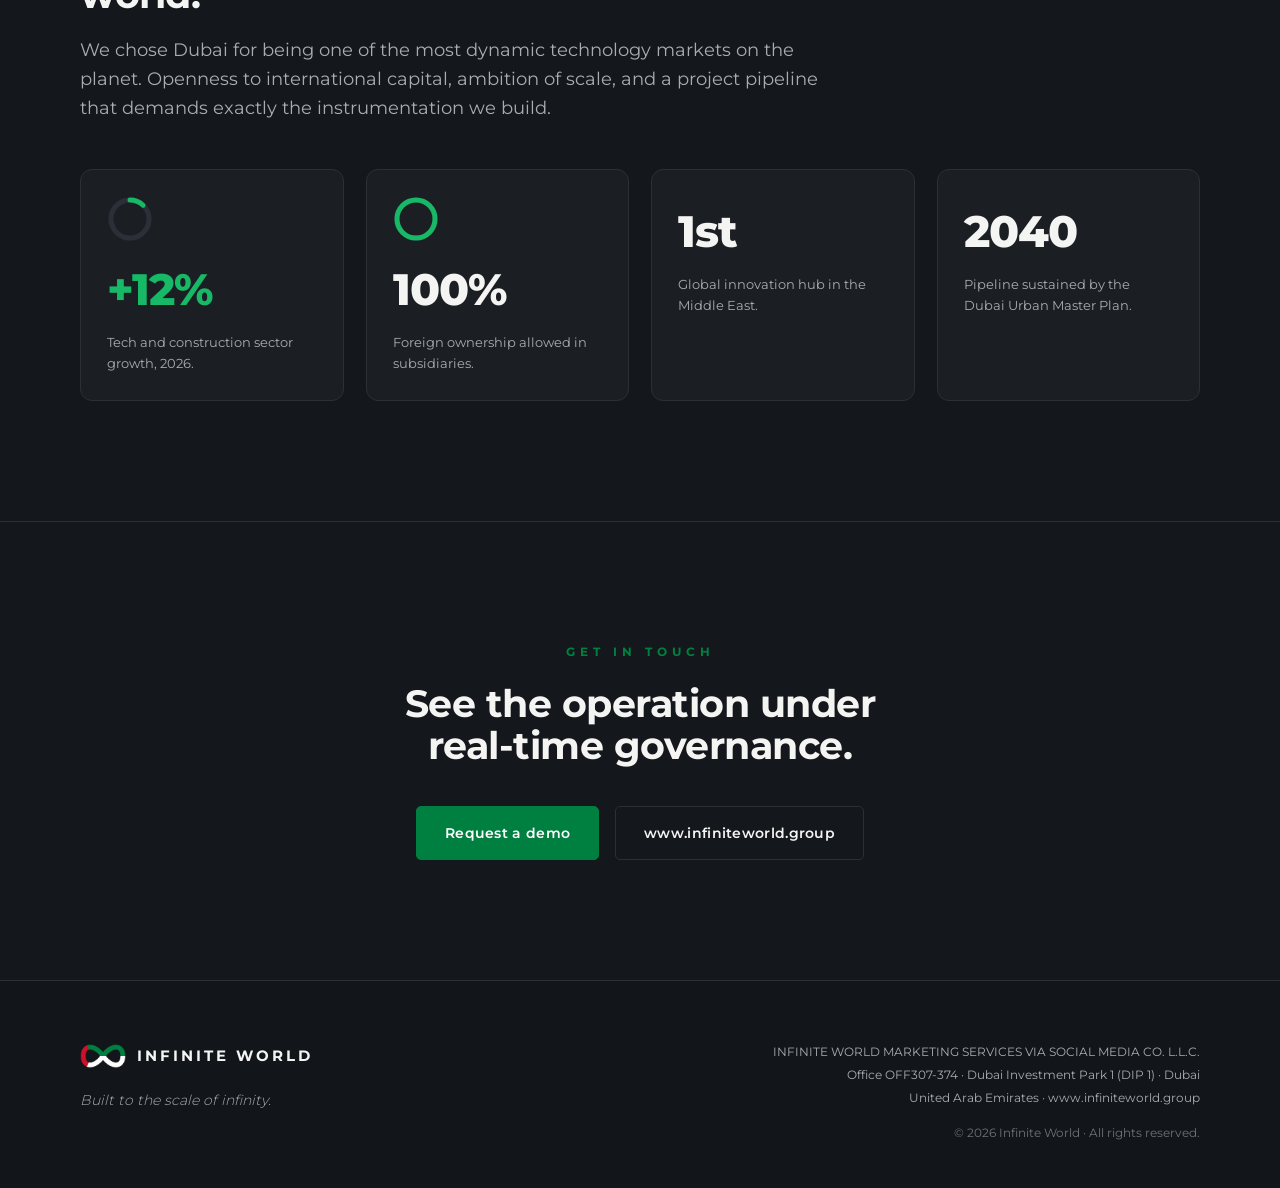
==== commit 54ded75c: "feat: product captures re-branded to Infinite World The platform belongs to Infinite World; the capt" ====
--- a/index.html
+++ b/index.html
@@ -649,10 +649,10 @@
               </p>
             </article>
             <article class="group-child">
-              <div class="child-name">DÃ‰CADAS</div>
+              <div class="child-name">DÉCADAS</div>
               <p data-i18n="grp_child">
                 A group company, the specialised arm executing construction
-                operations across the European Union. DÃ©cadas is our validated
+                operations across the European Union. Décadas is our validated
                 operation on the ground; it operates the platform, it does not
                 own it.
               </p>
@@ -767,7 +767,7 @@
             <div class="figure">
               <div class="fn g">+12%</div>
               <p data-i18n="dub_f1">
-                Tech and construction sector growth Â· 2026.
+                Tech and construction sector growth &middot; 2026.
               </p>
             </div>
             <div class="figure">
@@ -839,21 +839,6 @@
             Dubai
           </p>
           <p>United Arab Emirates &middot; www.infiniteworld.group</p>
-          <p class="foot-links">
-            <a
-              href="privacidade.html"
-              data-i18n="foot_privacy"
-              data-i18n-href="foot_privacy_href"
-              >Privacy</a
-            >
-            &middot;
-            <a
-              href="aviso-legal.html"
-              data-i18n="foot_notice"
-              data-i18n-href="foot_notice_href"
-              >Legal Notice</a
-            >
-          </p>
           <p class="copy">
             &copy; 2026 Infinite World &middot;
             <span data-i18n="foot_rights">All rights reserved.</span>
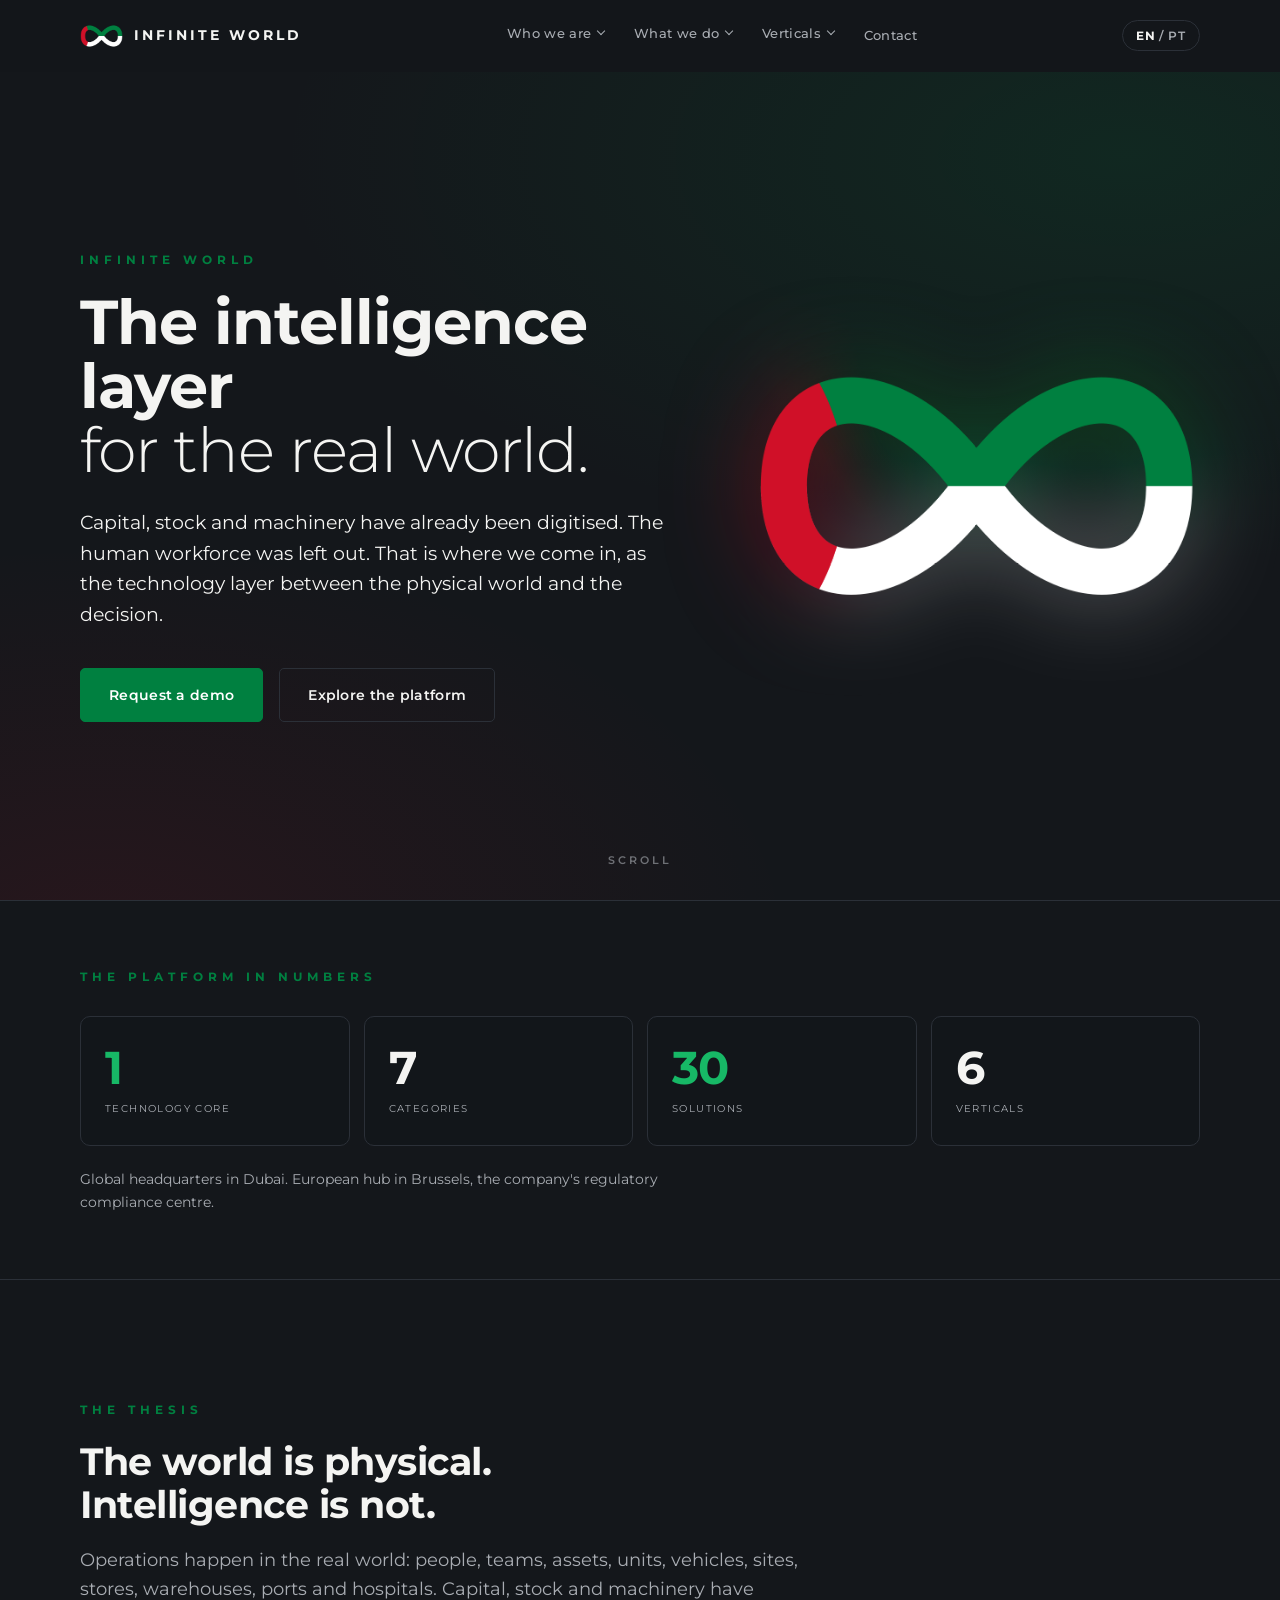
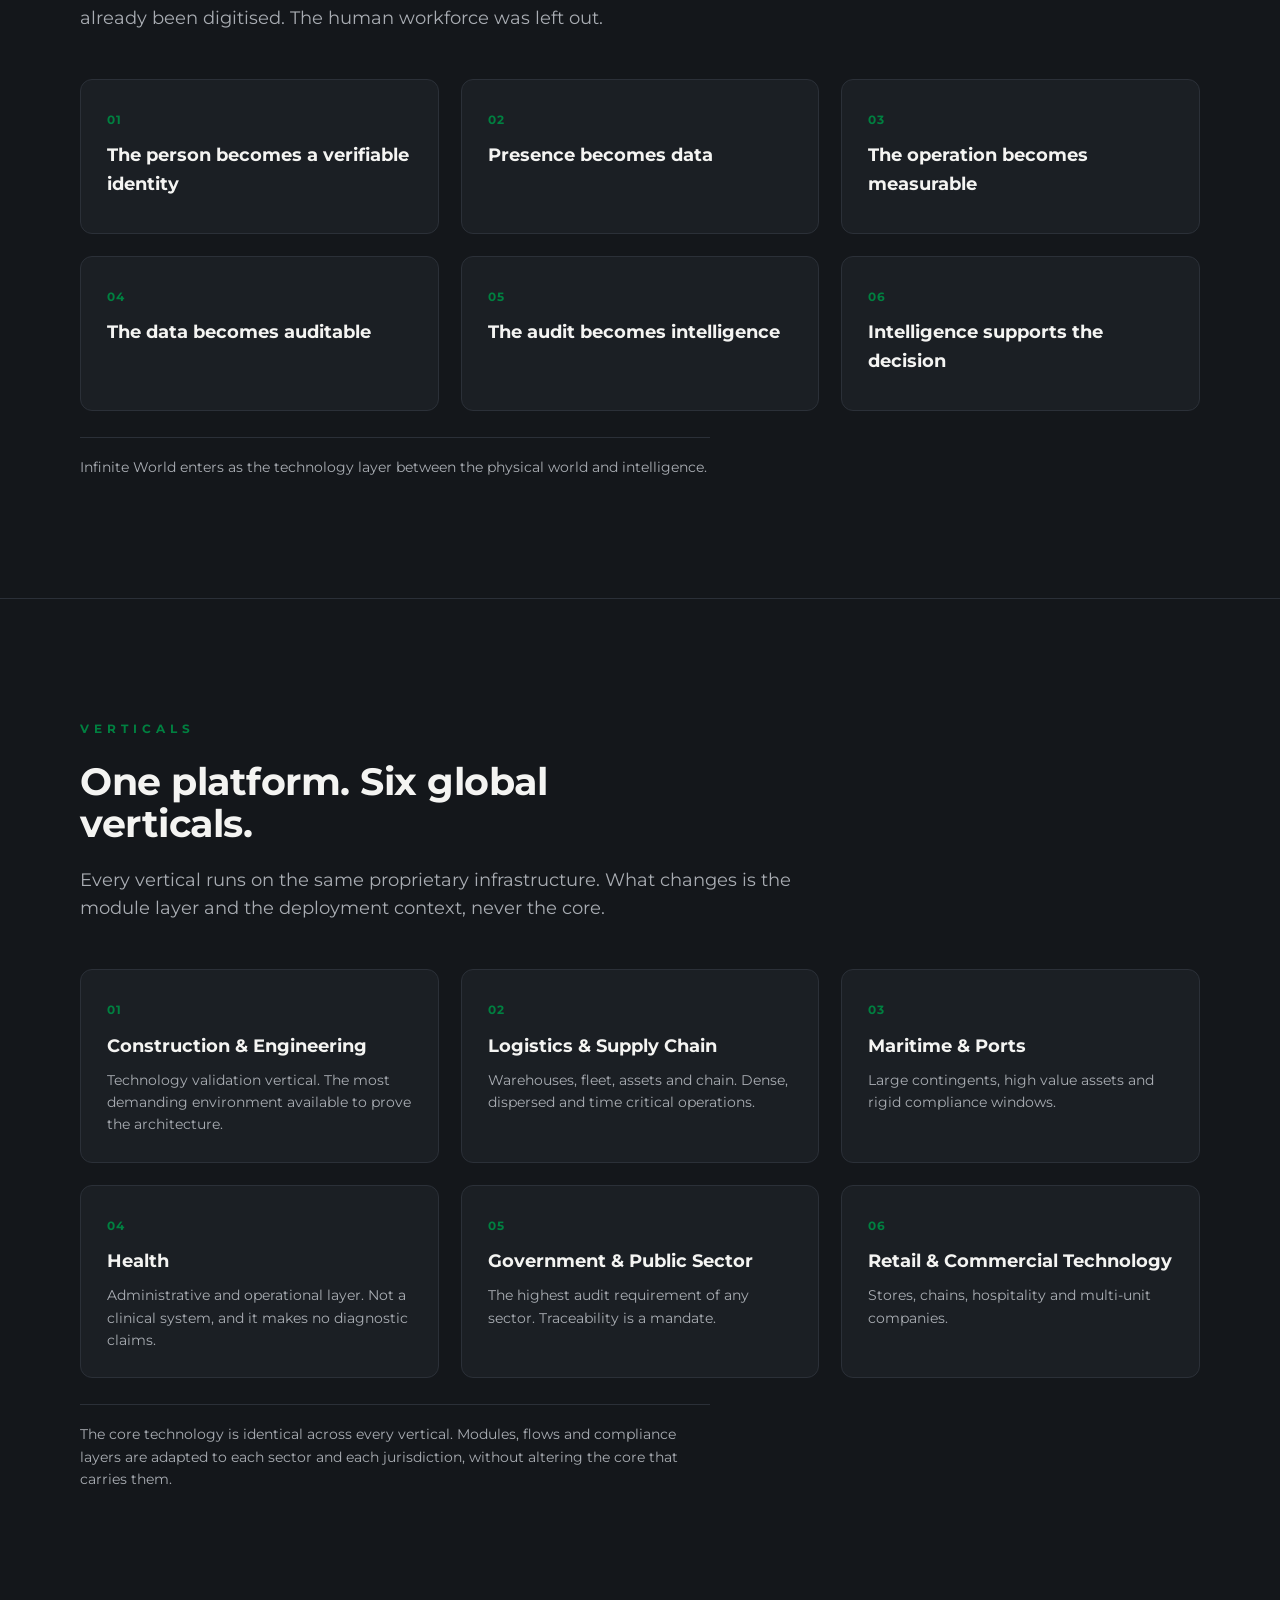
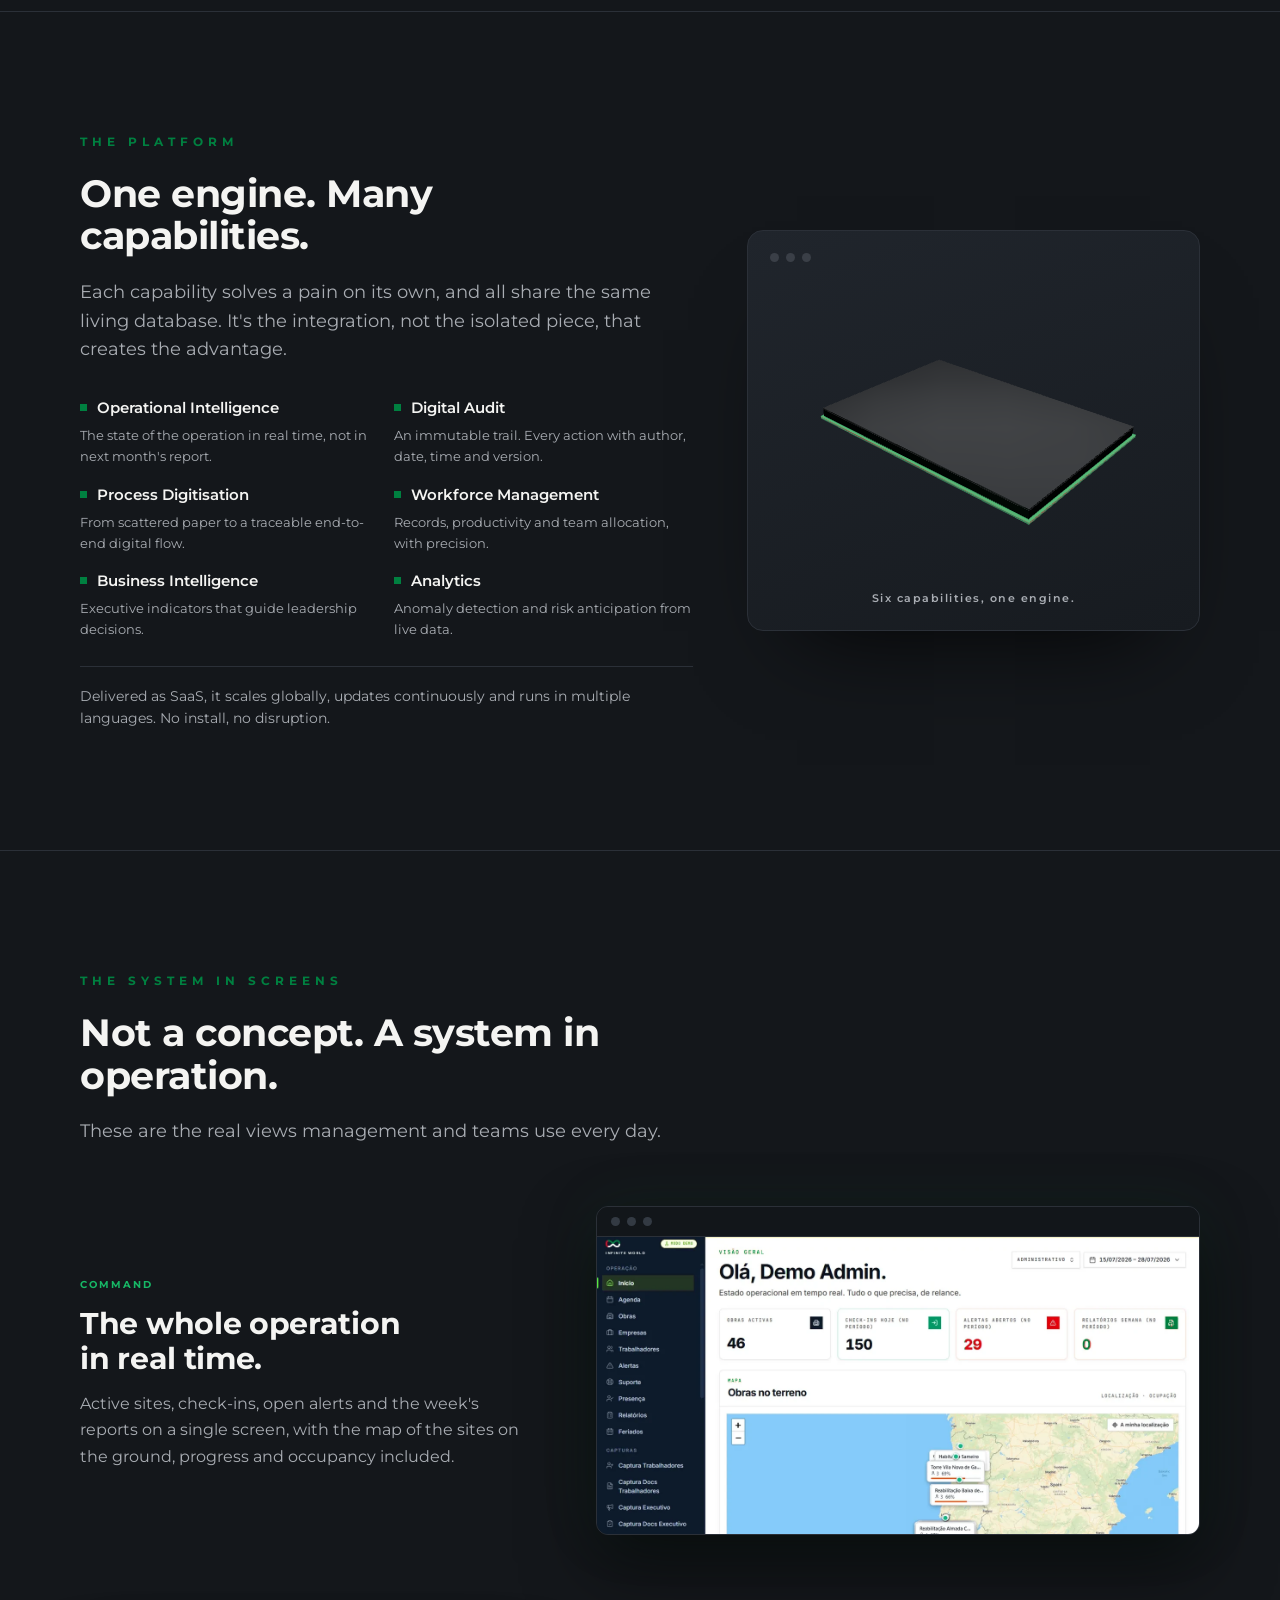
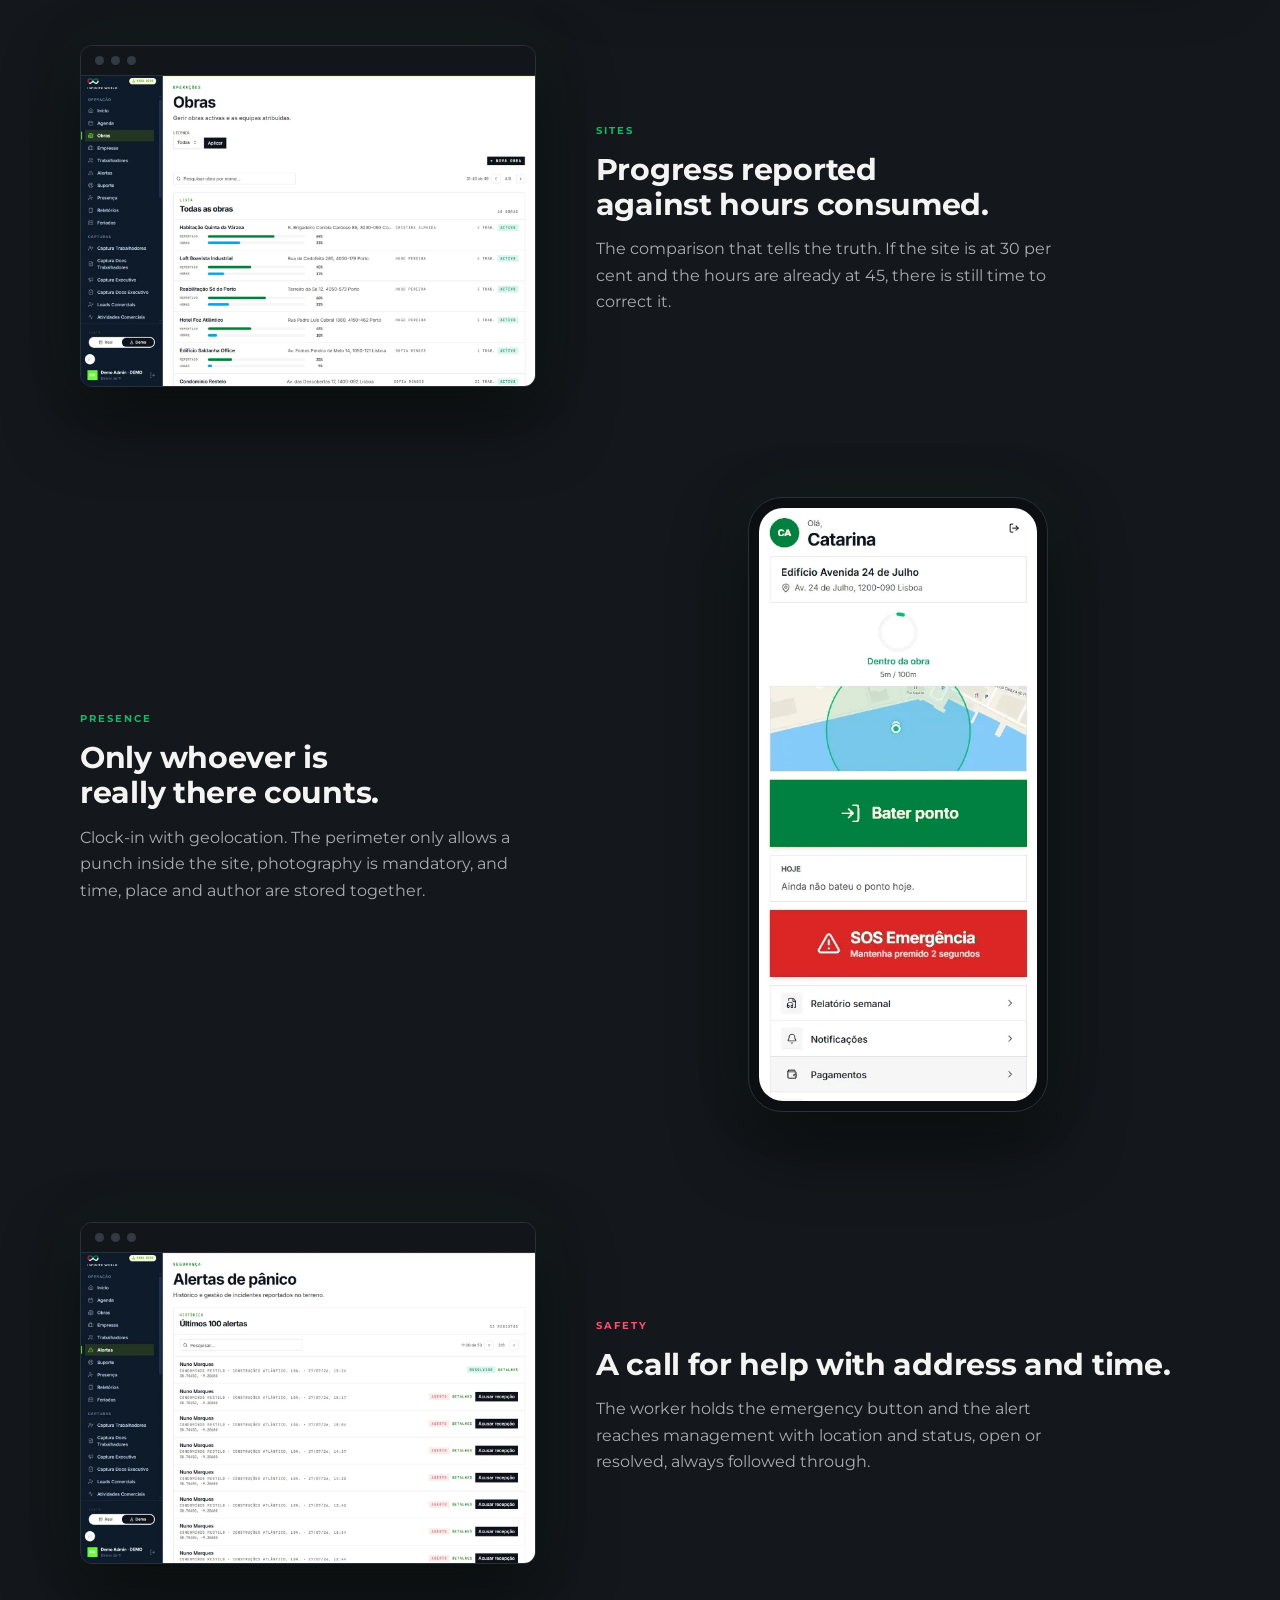
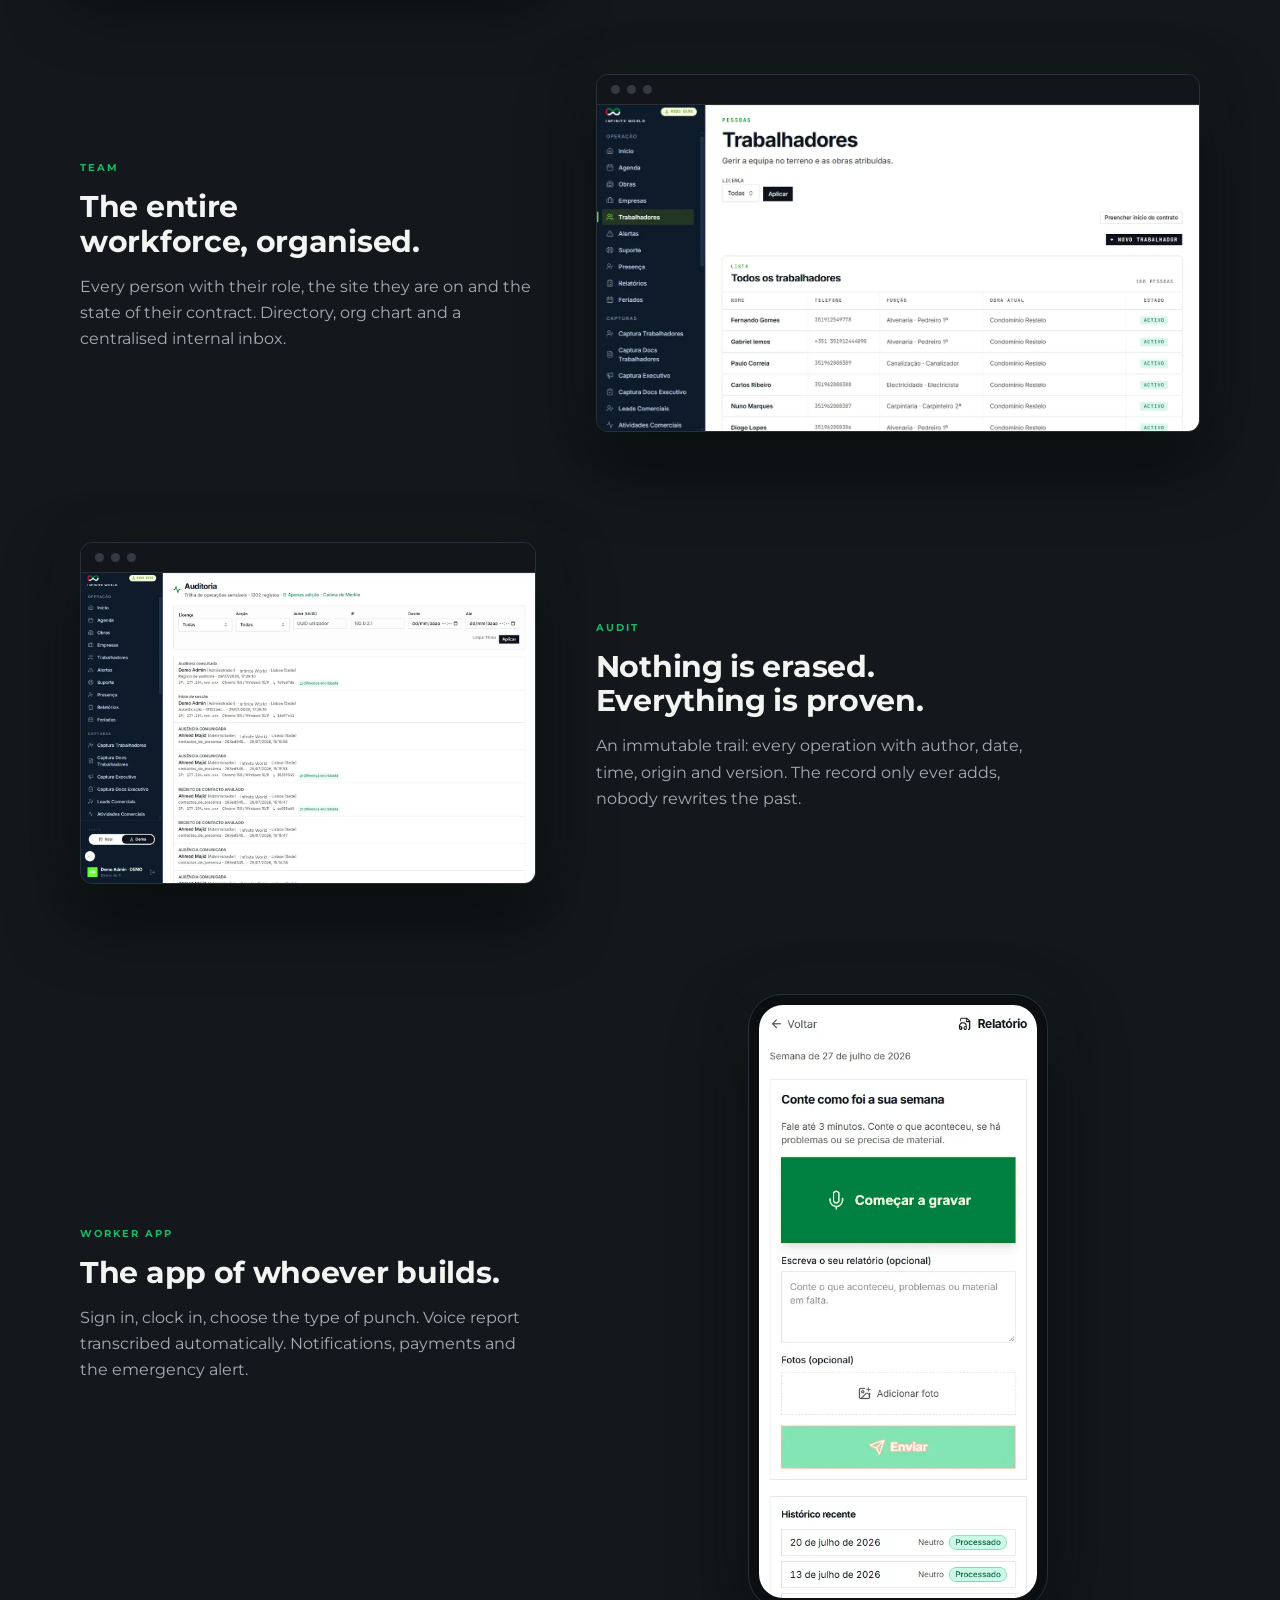
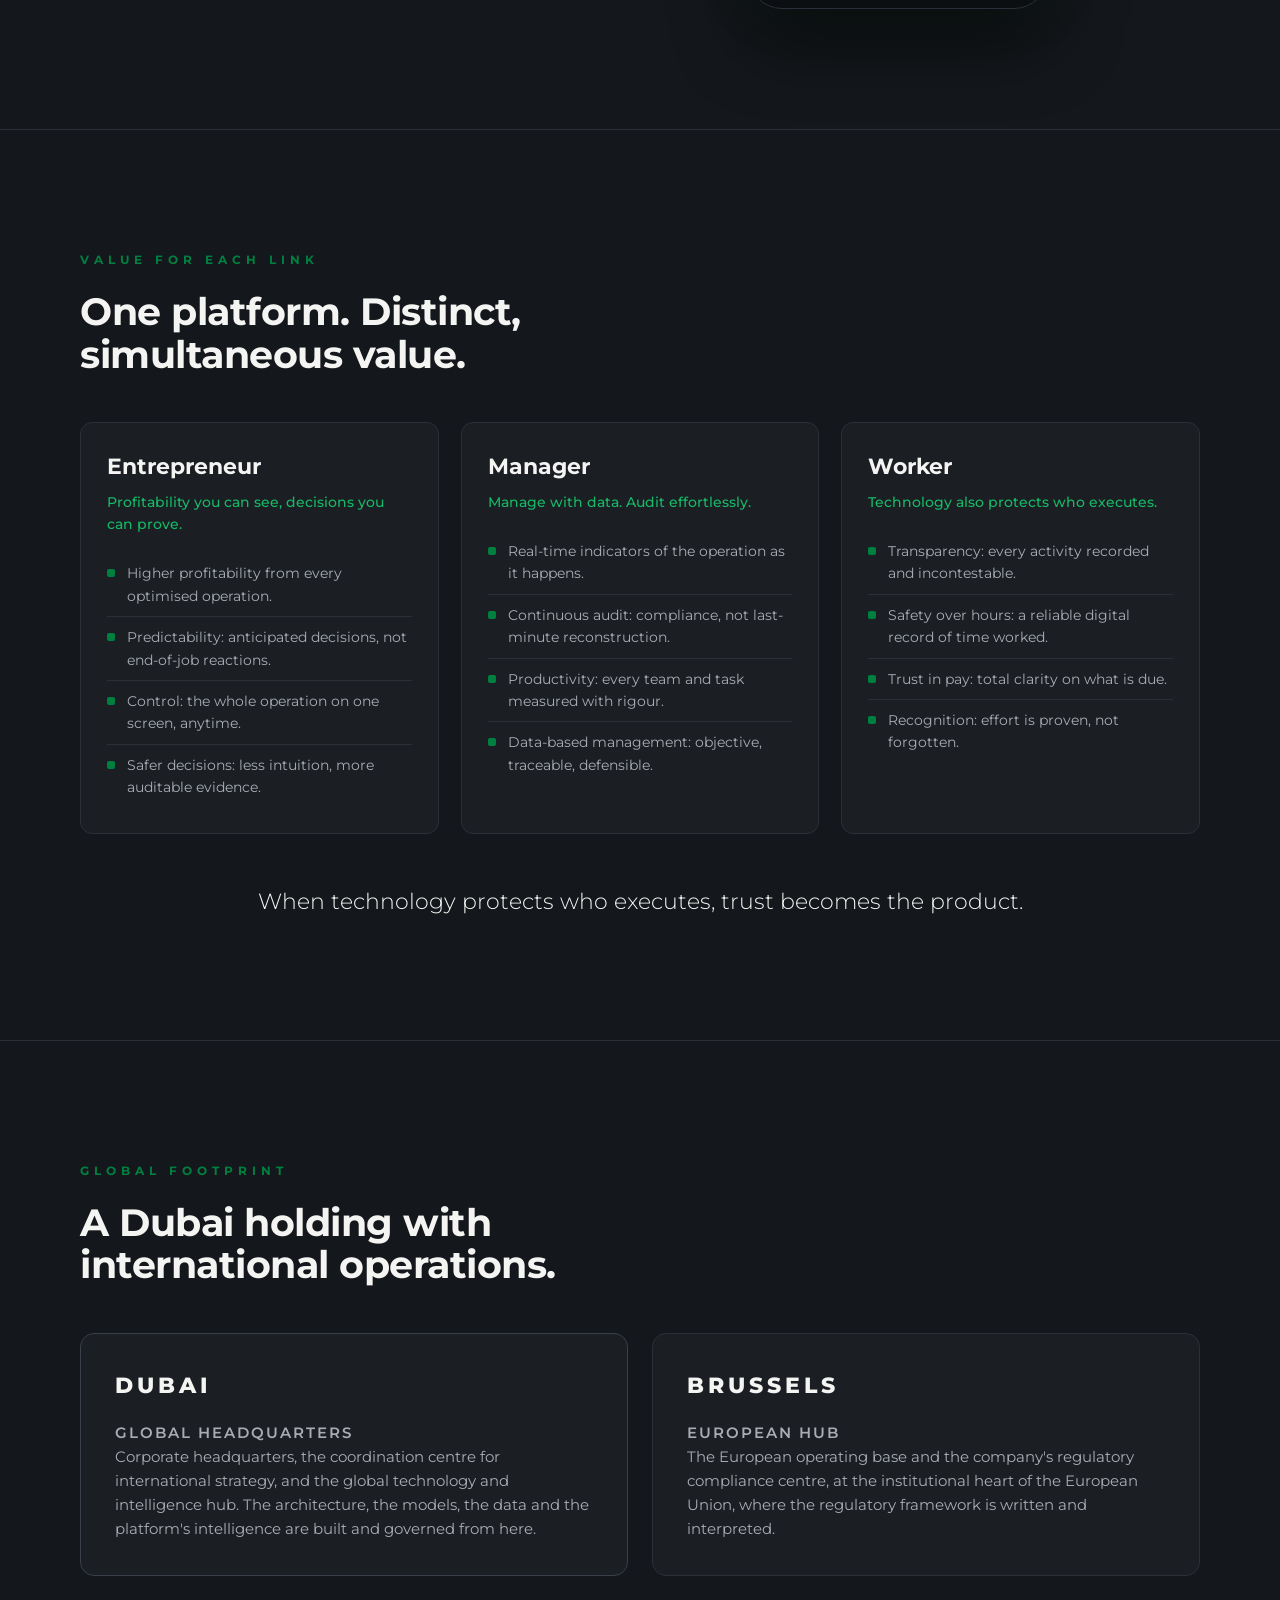
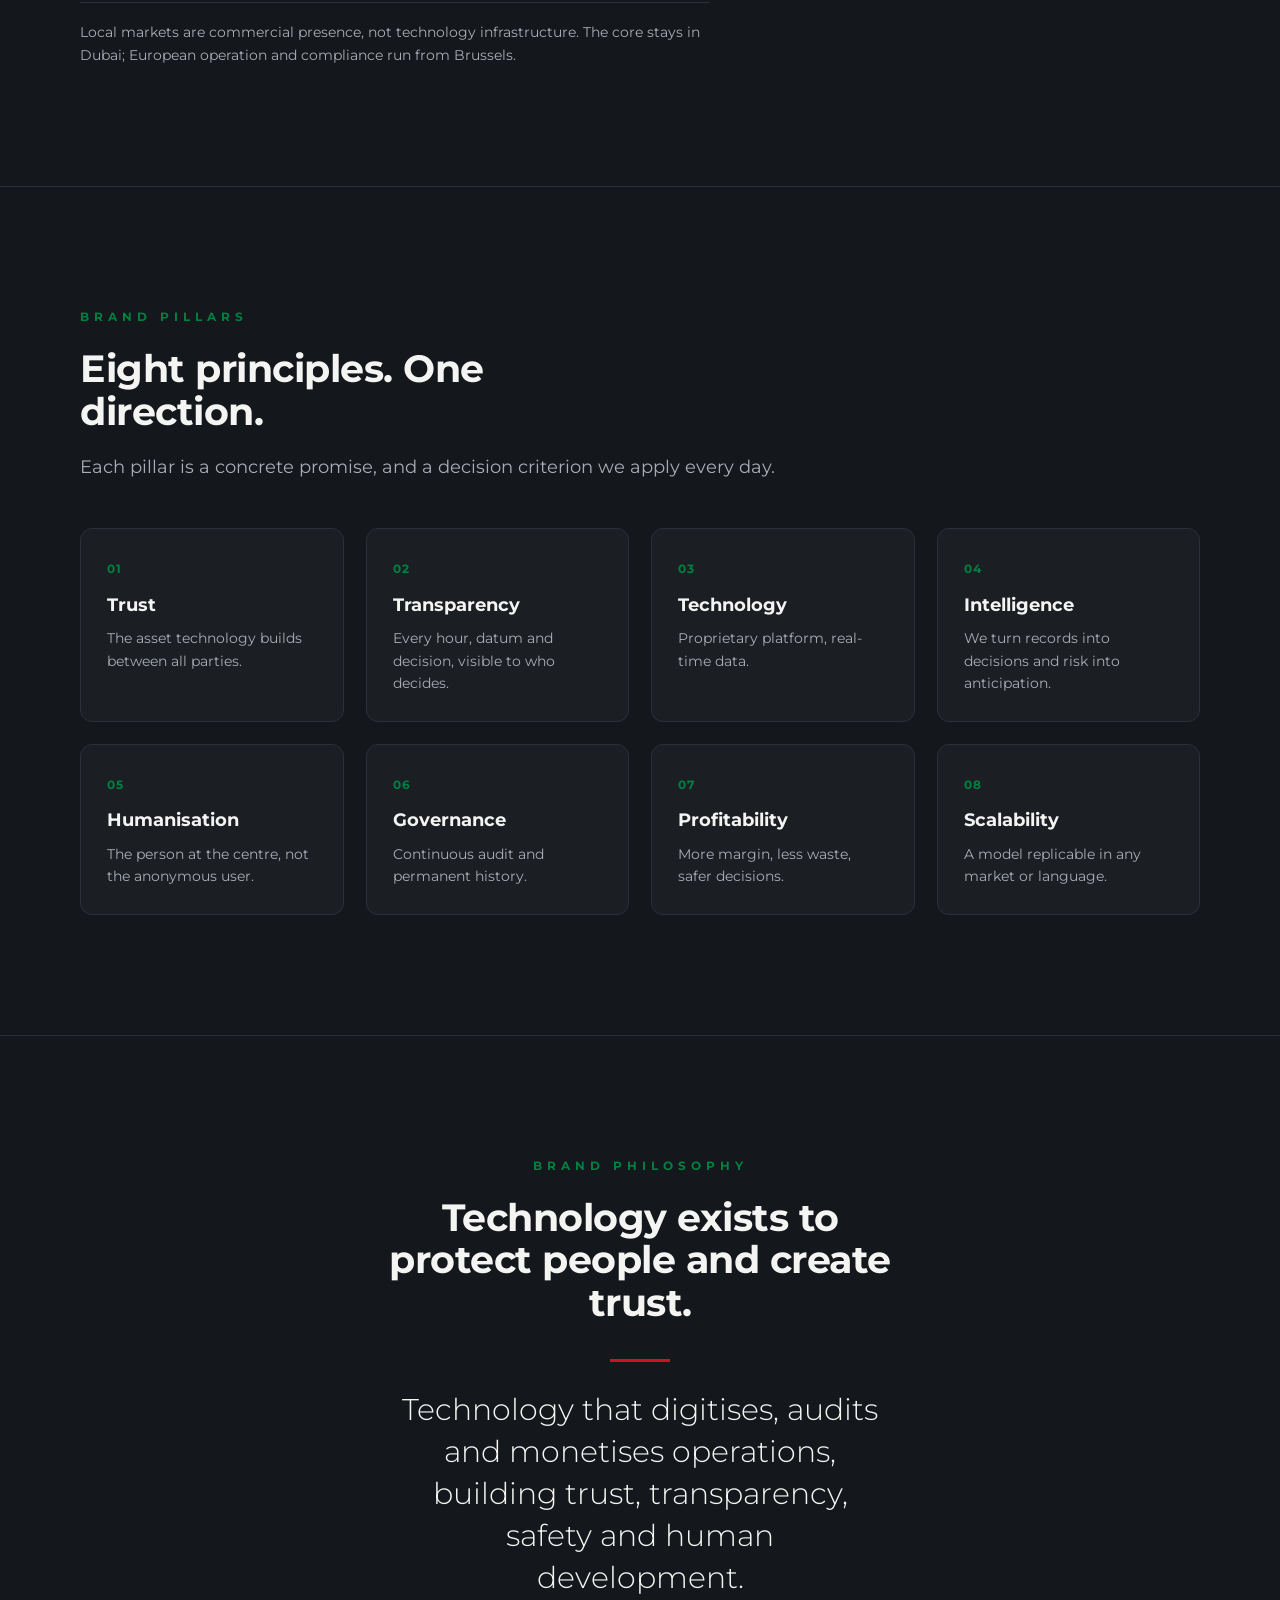
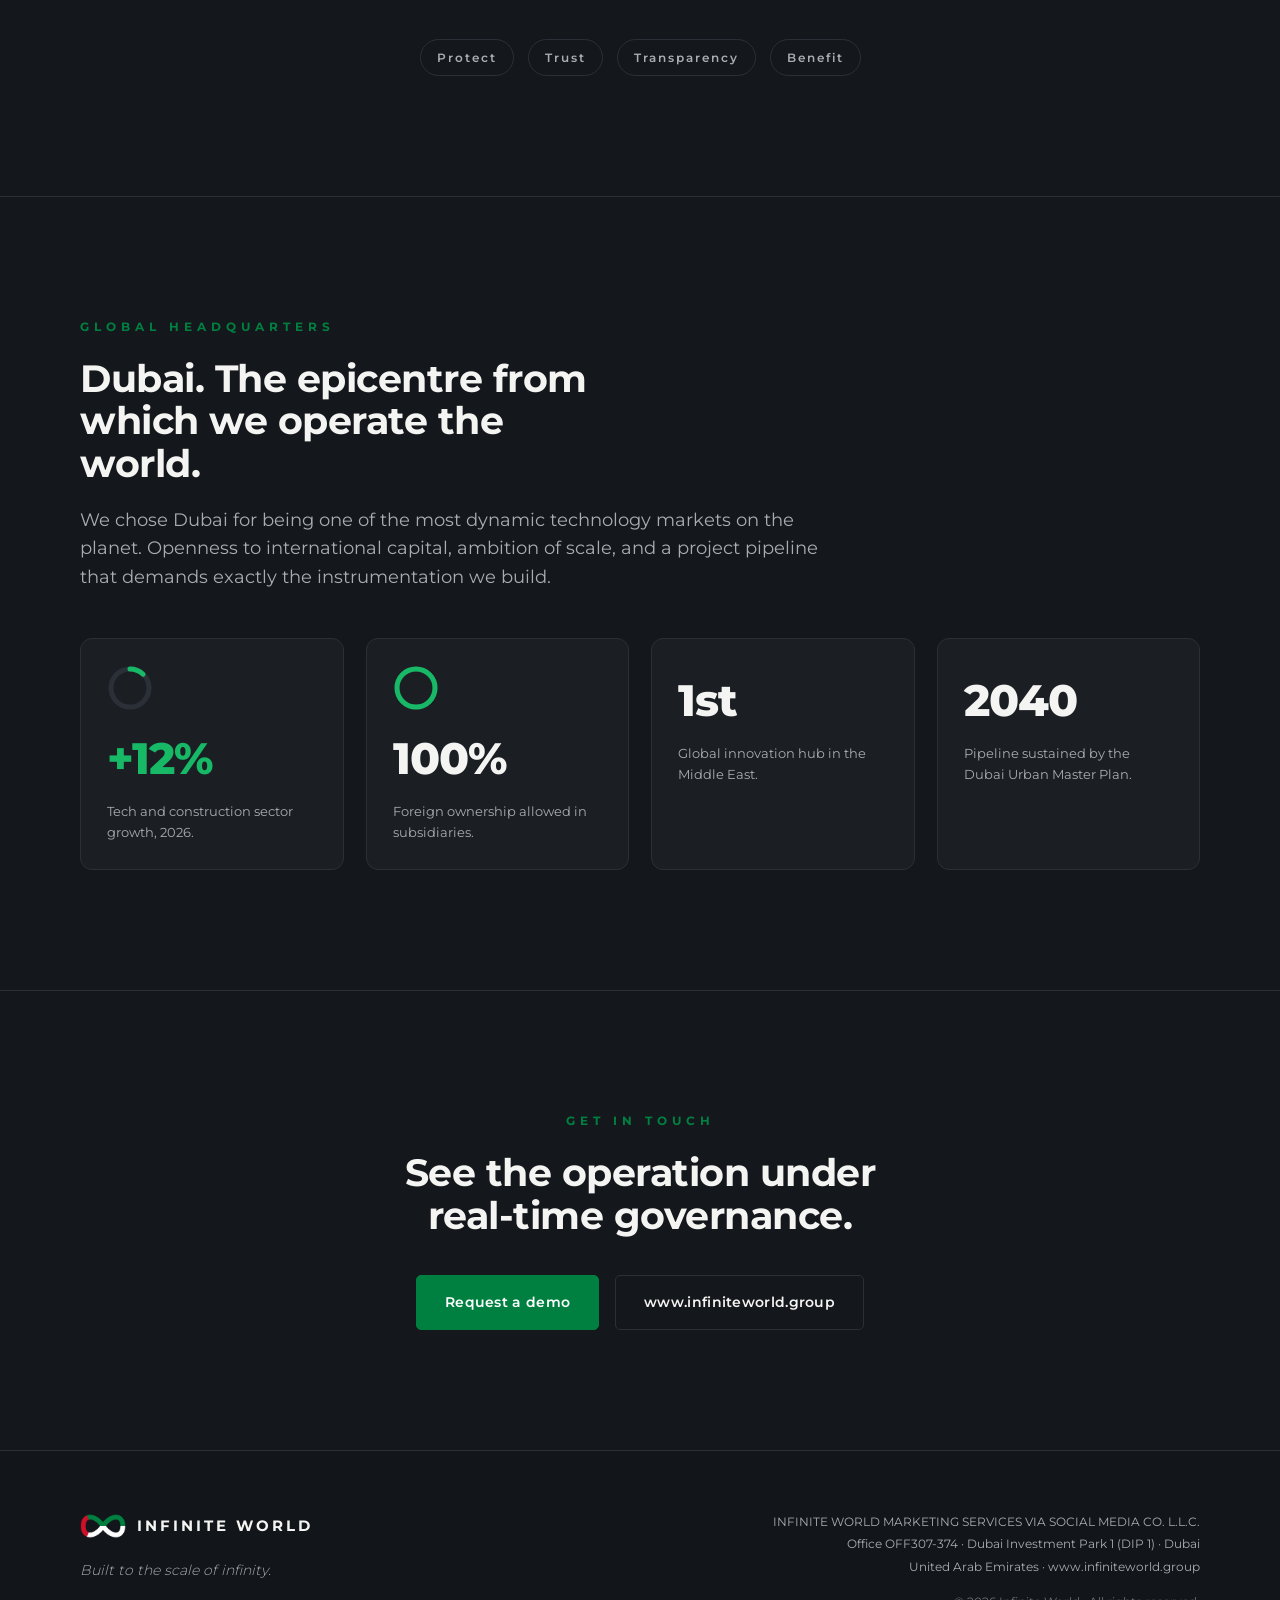
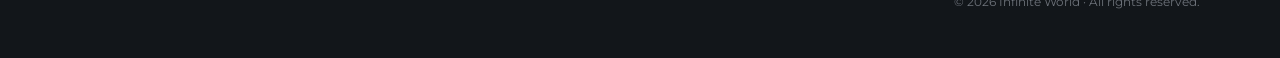
==== commit fd7aff63: "feat: align the site with the master institutional document The site still carried the old positioni" ====
--- a/index.html
+++ b/index.html
@@ -3,18 +3,18 @@
   <head>
     <meta charset="utf-8" />
     <meta name="viewport" content="width=device-width, initial-scale=1" />
-    <title>Infinite World | Operational Intelligence</title>
+    <title>Infinite World | The Intelligence Layer for the Real World</title>
     <meta
       name="description"
-      content="Infinite World is a global technology company headquartered in Dubai. Proprietary software, the entire operation, from contract to payment."
+      content="Infinite World is a global technology company. One technology core, seven categories, thirty solutions and six verticals. Headquarters in Dubai, European hub in Brussels."
     />
     <meta
       property="og:title"
-      content="Infinite World | Operational Intelligence"
+      content="Infinite World | The Intelligence Layer for the Real World"
     />
     <meta
       property="og:description"
-      content="Proprietary platform, real time data, continuous auditing and global scale in the cloud. Headquartered in Dubai, built for the world."
+      content="One technology core, seven categories, thirty solutions, six verticals. Headquarters in Dubai, European hub in Brussels."
     />
     <meta property="og:type" content="website" />
     <link rel="icon" type="image/png" href="assets/favicon-256.png" />
@@ -111,28 +111,21 @@
           <div class="mega" id="mega-verticals" hidden>
             <div class="mega-inner">
               <div class="mega-cols">
-                <div class="mega-col">
-                  <p class="mega-h" data-i18n="mn_validated">VALIDATED OPERATION</p>
+                <div class="mega-col wide">
+                  <p class="mega-h" data-i18n="mn_six">SIX GLOBAL VERTICALS</p>
                   <div class="mega-chips">
-              <a class="mega-chip" href="#verticals" data-i18n="ver_v1">Construction</a>
-              <a class="mega-chip" href="#verticals" data-i18n="ver_v2">Public works</a>
-              <a class="mega-chip" href="#verticals" data-i18n="ver_v3">Facilities &amp; maintenance</a>
+                    <a class="mega-chip" href="#verticals" data-i18n="ver_v1_t">Construction &amp; Engineering</a>
+                    <a class="mega-chip" href="#verticals" data-i18n="ver_v2_t">Logistics &amp; Supply Chain</a>
+                    <a class="mega-chip" href="#verticals" data-i18n="ver_v3_t">Maritime &amp; Ports</a>
+                    <a class="mega-chip" href="#verticals" data-i18n="ver_v4_t">Health</a>
+                    <a class="mega-chip" href="#verticals" data-i18n="ver_v5_t">Government &amp; Public Sector</a>
+                    <a class="mega-chip" href="#verticals" data-i18n="ver_v6_t">Retail &amp; Commercial Technology</a>
                   </div>
                 </div>
-                <div class="mega-col">
-                  <p class="mega-h" data-i18n="mn_horizon">HORIZON</p>
-                  <div class="mega-chips">
-              <a class="mega-chip" href="#verticals" data-i18n="ver_h1">Industry</a>
-              <a class="mega-chip" href="#verticals" data-i18n="ver_h2c">Logistics</a>
-              <a class="mega-chip" href="#verticals" data-i18n="ver_h3">Energy &amp; Infrastructure</a>
-              <a class="mega-chip" href="#verticals" data-i18n="ver_h4">Health</a>
-              <a class="mega-chip" href="#verticals" data-i18n="ver_h5">Field services</a>
-                  </div>
-                </div>
               </div>
               <a class="mega-card" href="#verticals">
                 <span class="mega-card-art"><img src="assets/screens/map-works.webp" alt="" loading="lazy" width="1248" height="780" /></span>
-                <span class="mega-card-cap" data-i18n="mn_card_ver">Validated in construction. Built for any operation.</span>
+                <span class="mega-card-cap" data-i18n="mn_card_ver">One platform. Six global verticals.</span>
                 <span class="mega-card-cta" data-i18n="mn_card_ver_cta">See the verticals</span>
               </a>
             </div>
@@ -161,12 +154,10 @@
       <section id="hero" class="hero section">
         <div class="container hero-inner">
           <div class="hero-copy">
-            <p class="eyebrow" data-i18n="hero_eyebrow">
-              OPERATIONAL INTELLIGENCE
-            </p>
+            <p class="eyebrow" data-i18n="hero_eyebrow">INFINITE WORLD</p>
             <h1 data-i18n-html="hero_h1">
-              Proprietary software.<br /><span class="thin"
-                >The entire operation.</span
+              The intelligence layer<br /><span class="thin"
+                >for the real world.</span
               >
             </h1>
             <p class="sub" data-i18n="hero_sub">
@@ -200,28 +191,30 @@
       <!-- PROOF / OPERATION IN NUMBERS -->
       <section id="proof" class="section band proof">
         <div class="container">
-          <p class="eyebrow" data-i18n="proof_eyebrow">THE OPERATION IN NUMBERS</p>
+          <p class="eyebrow" data-i18n="proof_eyebrow">
+            THE PLATFORM IN NUMBERS
+          </p>
           <div class="proof-strip">
             <div class="kpi">
-              <div class="n g">44</div>
-              <div class="l" data-i18n="kpi_ops">ACTIVE OPERATIONS</div>
+              <div class="n g">1</div>
+              <div class="l" data-i18n="kpi_core">TECHNOLOGY CORE</div>
             </div>
             <div class="kpi">
-              <div class="n">61</div>
-              <div class="l" data-i18n="kpi_checkins">CHECK-INS TODAY</div>
+              <div class="n">7</div>
+              <div class="l" data-i18n="kpi_categories">CATEGORIES</div>
             </div>
             <div class="kpi">
-              <div class="n g">100%</div>
-              <div class="l" data-i18n="kpi_audit">AUDIT</div>
+              <div class="n g">30</div>
+              <div class="l" data-i18n="kpi_solutions">SOLUTIONS</div>
             </div>
             <div class="kpi">
-              <div class="n r">0</div>
-              <div class="l" data-i18n="kpi_alerts">OPEN ALERTS</div>
+              <div class="n">6</div>
+              <div class="l" data-i18n="kpi_verticals">VERTICALS</div>
             </div>
           </div>
           <p class="proof-note" data-i18n="proof_note">
-            213 users managed on the platform, with directory, org chart and a
-            centralised internal inbox.
+            Global headquarters in Dubai. European hub in Brussels, the
+            company's regulatory compliance centre.
           </p>
         </div>
       </section>
@@ -229,68 +222,93 @@
       <!-- COMPANY / DIFFERENTIAL -->
       <section id="company" class="section band">
         <div class="container">
-          <p class="eyebrow" data-i18n="diff_eyebrow">THE DIFFERENCE</p>
-          <h2 data-i18n="diff_h2">
-            We are a technology company. Proprietary software, the entire
-            operation, from contract to payment.
-          </h2>
-          <p class="lead" data-i18n="diff_lead">
-            Software is the means. The result is the trust between who
-            contracts, who manages, who executes and who is paid.
-          </p>
-          <div class="grid grid-4">
-            <article class="card">
-              <h3 data-i18n="diff_c1_t">Who contracts</h3>
-              <p data-i18n="diff_c1_d">Proof of value before deciding.</p>
-            </article>
-            <article class="card">
-              <h3 data-i18n="diff_c2_t">Who manages</h3>
-              <p data-i18n="diff_c2_d">Total control in real time.</p>
-            </article>
-            <article class="card">
-              <h3 data-i18n="diff_c3_t">Who executes</h3>
-              <p data-i18n="diff_c3_d">Recognition of their work.</p>
-            </article>
-            <article class="card">
-              <h3 data-i18n="diff_c4_t">Who is paid</h3>
-              <p data-i18n="diff_c4_d">Certainty over pay.</p>
-            </article>
-          </div>
+          <p class="eyebrow" data-i18n="the_eyebrow">THE THESIS</p>
+          <h2 data-i18n="the_h2">The world is physical. Intelligence is not.</h2>
+          <p class="lead" data-i18n="the_lead">
+            Operations happen in the real world: people, teams, assets, units,
+            vehicles, sites, stores, warehouses, ports and hospitals. Capital,
+            stock and machinery have already been digitised. The human workforce
+            was left out.
+          </p>
+          <div class="grid grid-3 pillars">
+            <article class="pillar">
+              <span class="num">01</span>
+              <h3 data-i18n="the_s1">The person becomes a verifiable identity</h3>
+            </article>
+            <article class="pillar">
+              <span class="num">02</span>
+              <h3 data-i18n="the_s2">Presence becomes data</h3>
+            </article>
+            <article class="pillar">
+              <span class="num">03</span>
+              <h3 data-i18n="the_s3">The operation becomes measurable</h3>
+            </article>
+            <article class="pillar">
+              <span class="num">04</span>
+              <h3 data-i18n="the_s4">The data becomes auditable</h3>
+            </article>
+            <article class="pillar">
+              <span class="num">05</span>
+              <h3 data-i18n="the_s5">The audit becomes intelligence</h3>
+            </article>
+            <article class="pillar">
+              <span class="num">06</span>
+              <h3 data-i18n="the_s6">Intelligence supports the decision</h3>
+            </article>
+          </div>
+          <p class="note" data-i18n="the_note">
+            Infinite World enters as the technology layer between the physical
+            world and intelligence.
+          </p>
         </div>
       </section>
 
       <!-- VERTICALS -->
       <section id="verticals" class="section band">
         <div class="container">
-          <p class="eyebrow" data-i18n="ver_eyebrow">MARKETS & APPLICATIONS</p>
-          <h2 data-i18n="ver_h2">
-            Validated in construction. Built for any operation.
-          </h2>
+          <p class="eyebrow" data-i18n="ver_eyebrow">VERTICALS</p>
+          <h2 data-i18n="ver_h2">One platform. Six global verticals.</h2>
           <p class="lead" data-i18n="ver_lead">
-            Construction is our first application, never our limit. The same
-            architecture serves any sector intensive in labour and assets.
-          </p>
-          <p class="tier-label" data-i18n="ver_validated">
-            VALIDATED OPERATION
-          </p>
-          <div class="chips strong">
-            <span data-i18n="ver_v1">Construction</span
-            ><span data-i18n="ver_v2">Public works</span
-            ><span data-i18n="ver_v3">Facilities & maintenance</span>
-          </div>
-          <p class="tier-label" data-i18n="ver_horizon">
-            HORIZON, EXPANSION BY ADJACENCY
-          </p>
-          <div class="chips">
-            <span data-i18n="ver_h1">Industry</span
-            ><span data-i18n="ver_h2c">Logistics</span
-            ><span data-i18n="ver_h3">Energy & Infrastructure</span
-            ><span data-i18n="ver_h4">Health</span
-            ><span data-i18n="ver_h5">Field services</span>
-          </div>
-          <p class="note" data-i18n="ver_global">
-            Built to international standards, operating in multiple languages
-            and jurisdictions. From Dubai, to the world.
+            Every vertical runs on the same proprietary infrastructure. What
+            changes is the module layer and the deployment context, never the
+            core.
+          </p>
+          <div class="grid grid-3 pillars">
+            <article class="pillar">
+              <span class="num">01</span>
+              <h3 data-i18n="ver_v1_t">Construction &amp; Engineering</h3>
+              <p data-i18n="ver_v1_d">Technology validation vertical. The most demanding environment available to prove the architecture.</p>
+            </article>
+            <article class="pillar">
+              <span class="num">02</span>
+              <h3 data-i18n="ver_v2_t">Logistics &amp; Supply Chain</h3>
+              <p data-i18n="ver_v2_d">Warehouses, fleet, assets and chain. Dense, dispersed and time critical operations.</p>
+            </article>
+            <article class="pillar">
+              <span class="num">03</span>
+              <h3 data-i18n="ver_v3_t">Maritime &amp; Ports</h3>
+              <p data-i18n="ver_v3_d">Large contingents, high value assets and rigid compliance windows.</p>
+            </article>
+            <article class="pillar">
+              <span class="num">04</span>
+              <h3 data-i18n="ver_v4_t">Health</h3>
+              <p data-i18n="ver_v4_d">Administrative and operational layer. Not a clinical system, and it makes no diagnostic claims.</p>
+            </article>
+            <article class="pillar">
+              <span class="num">05</span>
+              <h3 data-i18n="ver_v5_t">Government &amp; Public Sector</h3>
+              <p data-i18n="ver_v5_d">The highest audit requirement of any sector. Traceability is a mandate.</p>
+            </article>
+            <article class="pillar">
+              <span class="num">06</span>
+              <h3 data-i18n="ver_v6_t">Retail &amp; Commercial Technology</h3>
+              <p data-i18n="ver_v6_d">Stores, chains, hospitality and multi-unit companies.</p>
+            </article>
+          </div>
+          <p class="note" data-i18n="ver_note">
+            The core technology is identical across every vertical. Modules,
+            flows and compliance layers are adapted to each sector and each
+            jurisdiction, without altering the core that carries them.
           </p>
         </div>
       </section>
@@ -632,35 +650,39 @@
       <!-- GROUP -->
       <section id="group" class="section band">
         <div class="container">
-          <p class="eyebrow" data-i18n="grp_eyebrow">THE GROUP</p>
-          <h2 data-i18n="grp_h2">One system. A group that executes.</h2>
+          <p class="eyebrow" data-i18n="grp_eyebrow">GLOBAL FOOTPRINT</p>
+          <h2 data-i18n="grp_h2">
+            A Dubai holding with international operations.
+          </h2>
           <div class="group-grid">
             <article class="group-parent">
-              <div class="brand-lockup">
-                <img
-                  src="assets/simbolo-transparente-escuro-2048.png"
-                  alt=""
-                /><span>INFINITE WORLD</span>
-              </div>
-              <p data-i18n="grp_parent">
-                The parent global technology company. It owns the Operational
-                Intelligence platform and sets the standard every group company
-                operates by.
+              <div class="child-name" data-i18n="grp_dub_city">DUBAI</div>
+              <p class="endorse" data-i18n="grp_dub_tag">
+                GLOBAL HEADQUARTERS
+              </p>
+              <p data-i18n="grp_dub">
+                Corporate headquarters, the coordination centre for
+                international strategy, and the global technology and
+                intelligence hub. The architecture, the models, the data and the
+                platform's intelligence are built and governed from here.
               </p>
             </article>
             <article class="group-child">
-              <div class="child-name">DÉCADAS</div>
-              <p data-i18n="grp_child">
-                A group company, the specialised arm executing construction
-                operations across the European Union. Décadas is our validated
-                operation on the ground; it operates the platform, it does not
-                own it.
-              </p>
-              <p class="endorse" data-i18n="grp_endorse">
-                An Infinite World company.
-              </p>
-            </article>
-          </div>
+              <div class="child-name" data-i18n="grp_bru_city">BRUSSELS</div>
+              <p class="endorse" data-i18n="grp_bru_tag">EUROPEAN HUB</p>
+              <p data-i18n="grp_bru">
+                The European operating base and the company's regulatory
+                compliance centre, at the institutional heart of the European
+                Union, where the regulatory framework is written and
+                interpreted.
+              </p>
+            </article>
+          </div>
+          <p class="note" data-i18n="grp_note">
+            Local markets are commercial presence, not technology
+            infrastructure. The core stays in Dubai; European operation and
+            compliance run from Brussels.
+          </p>
         </div>
       </section>
 
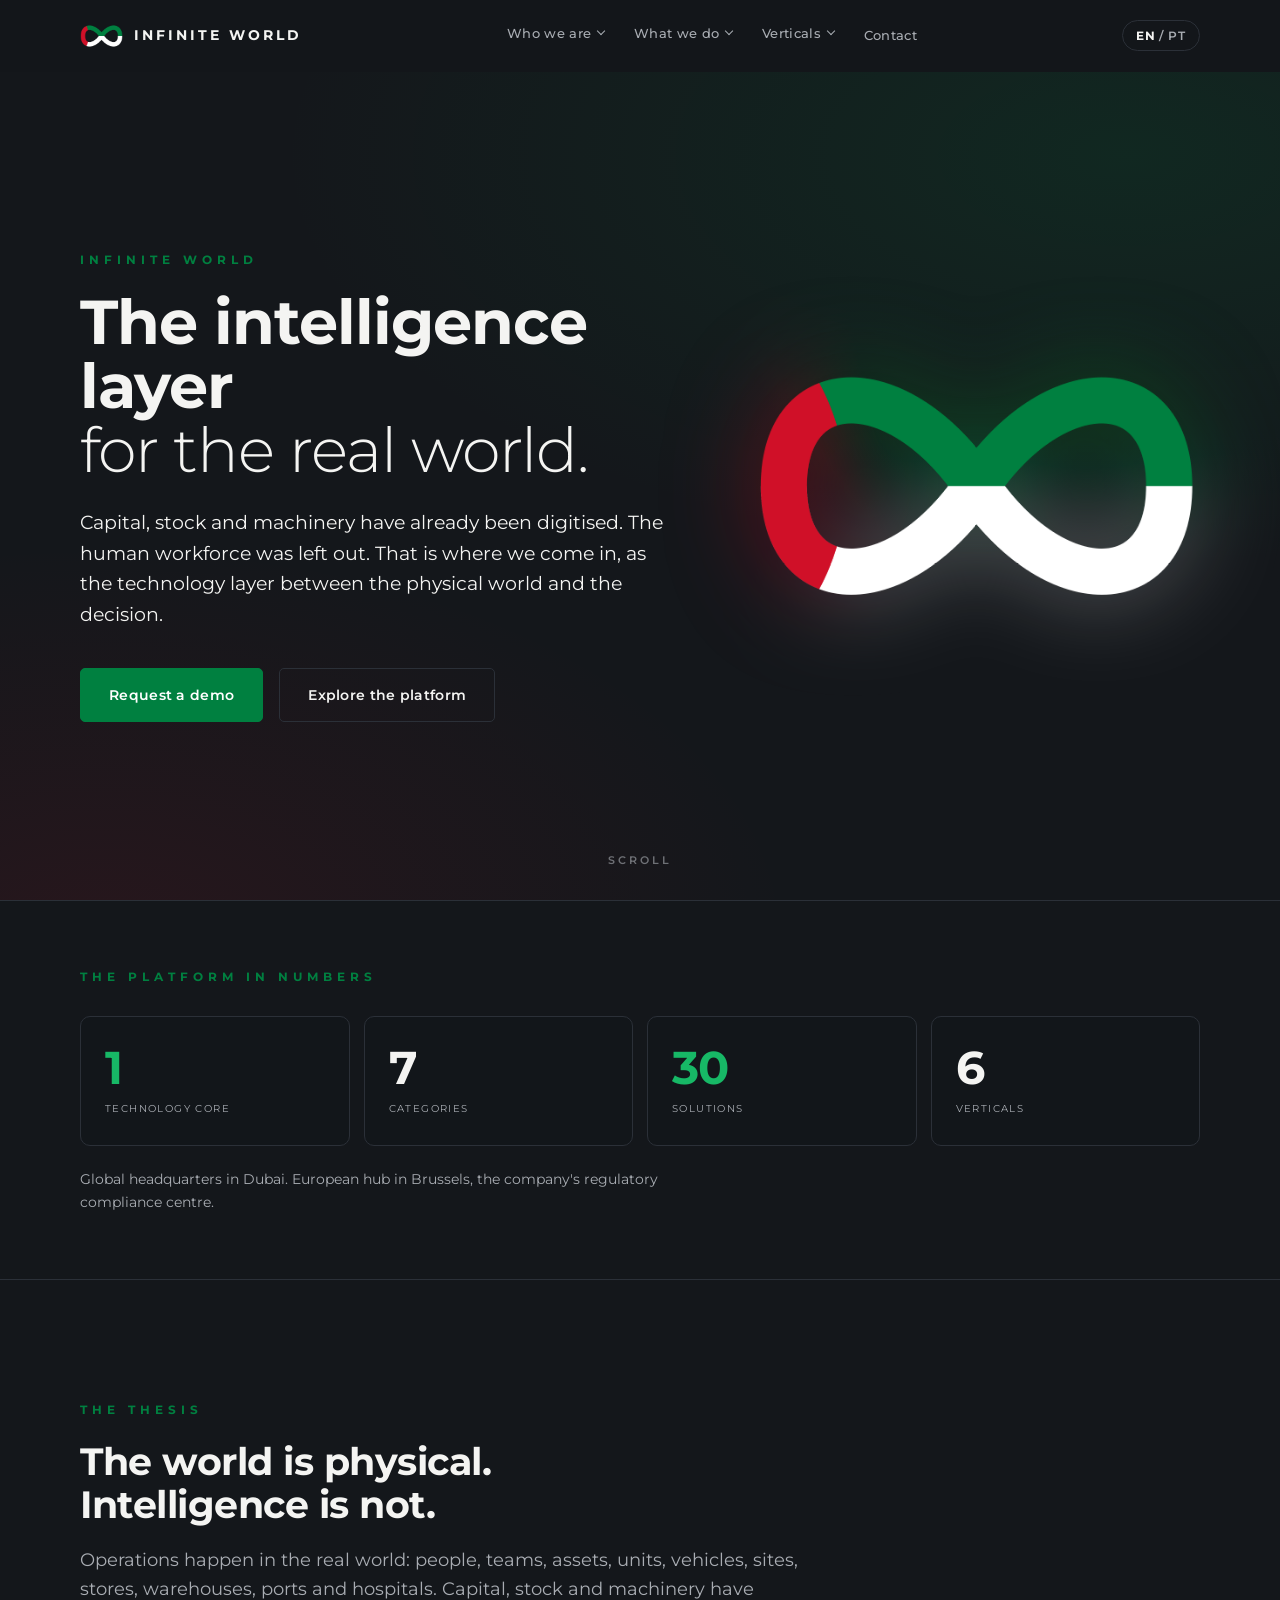
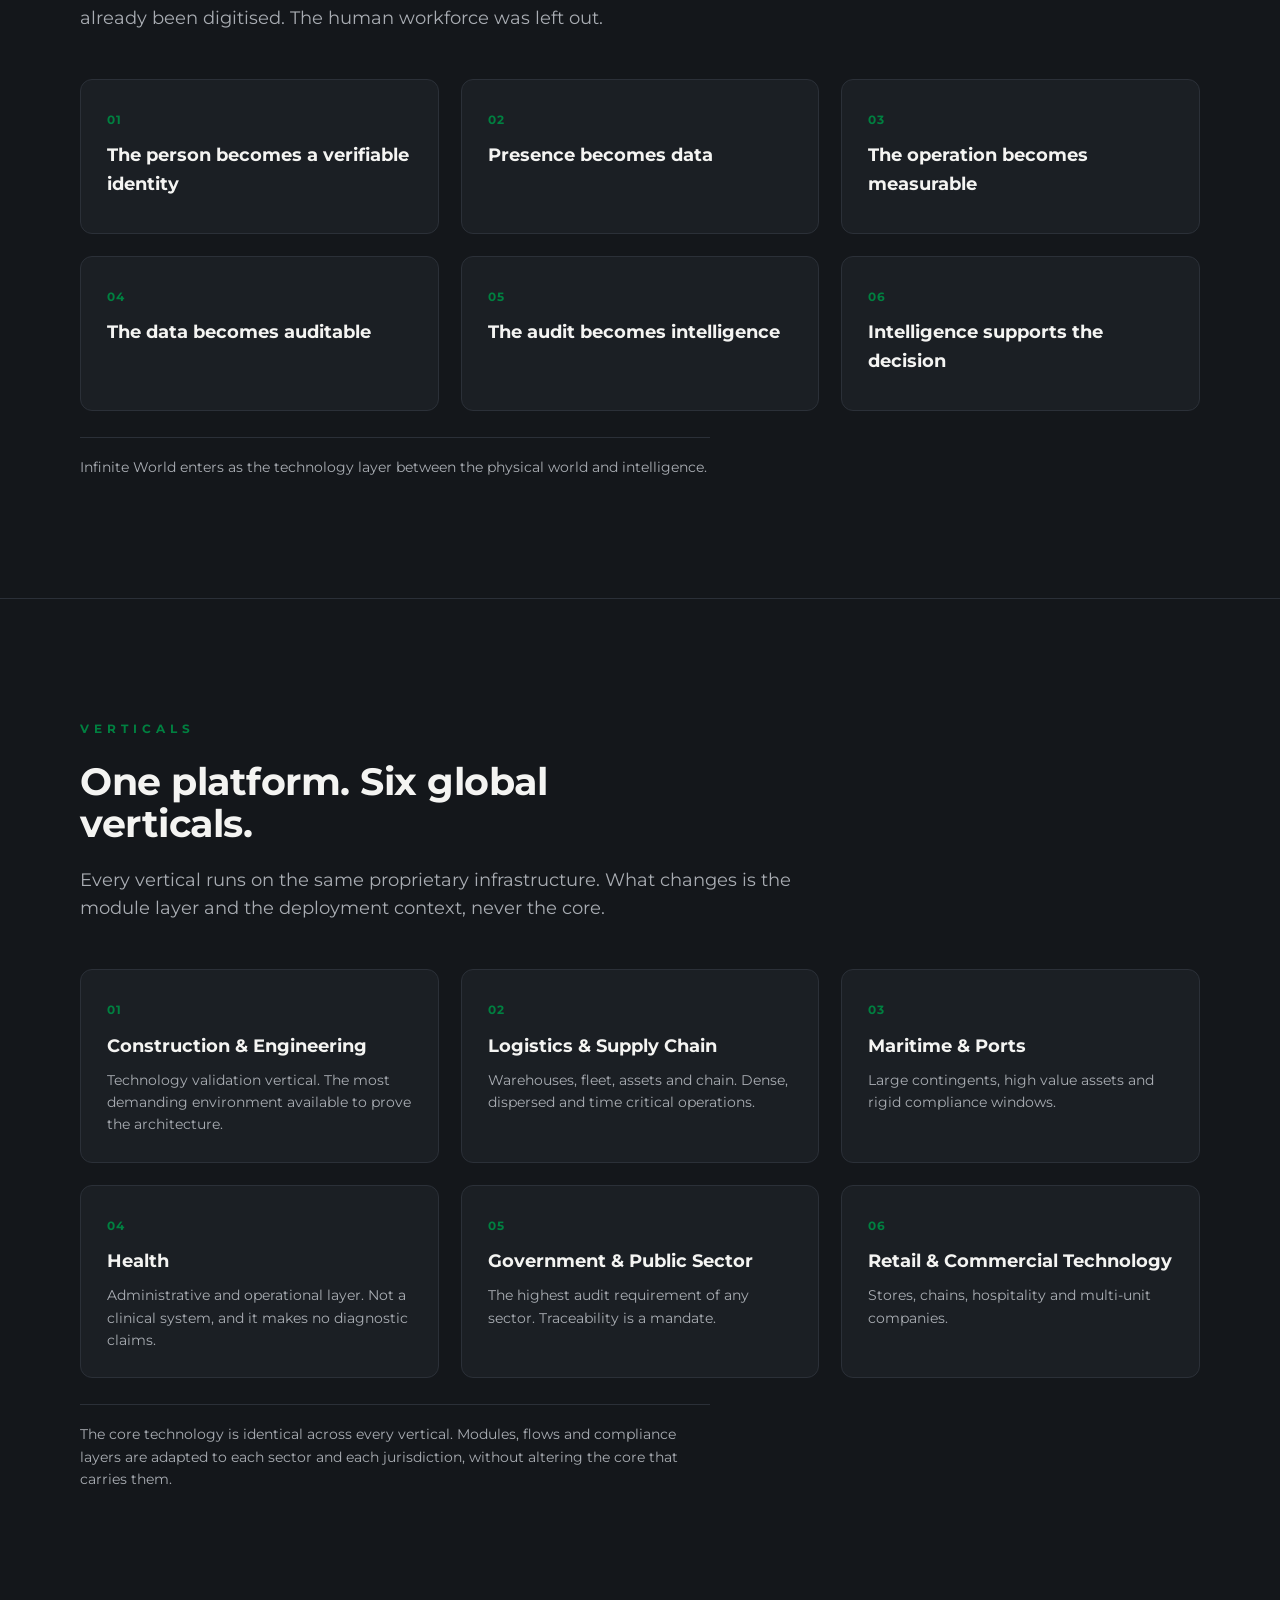
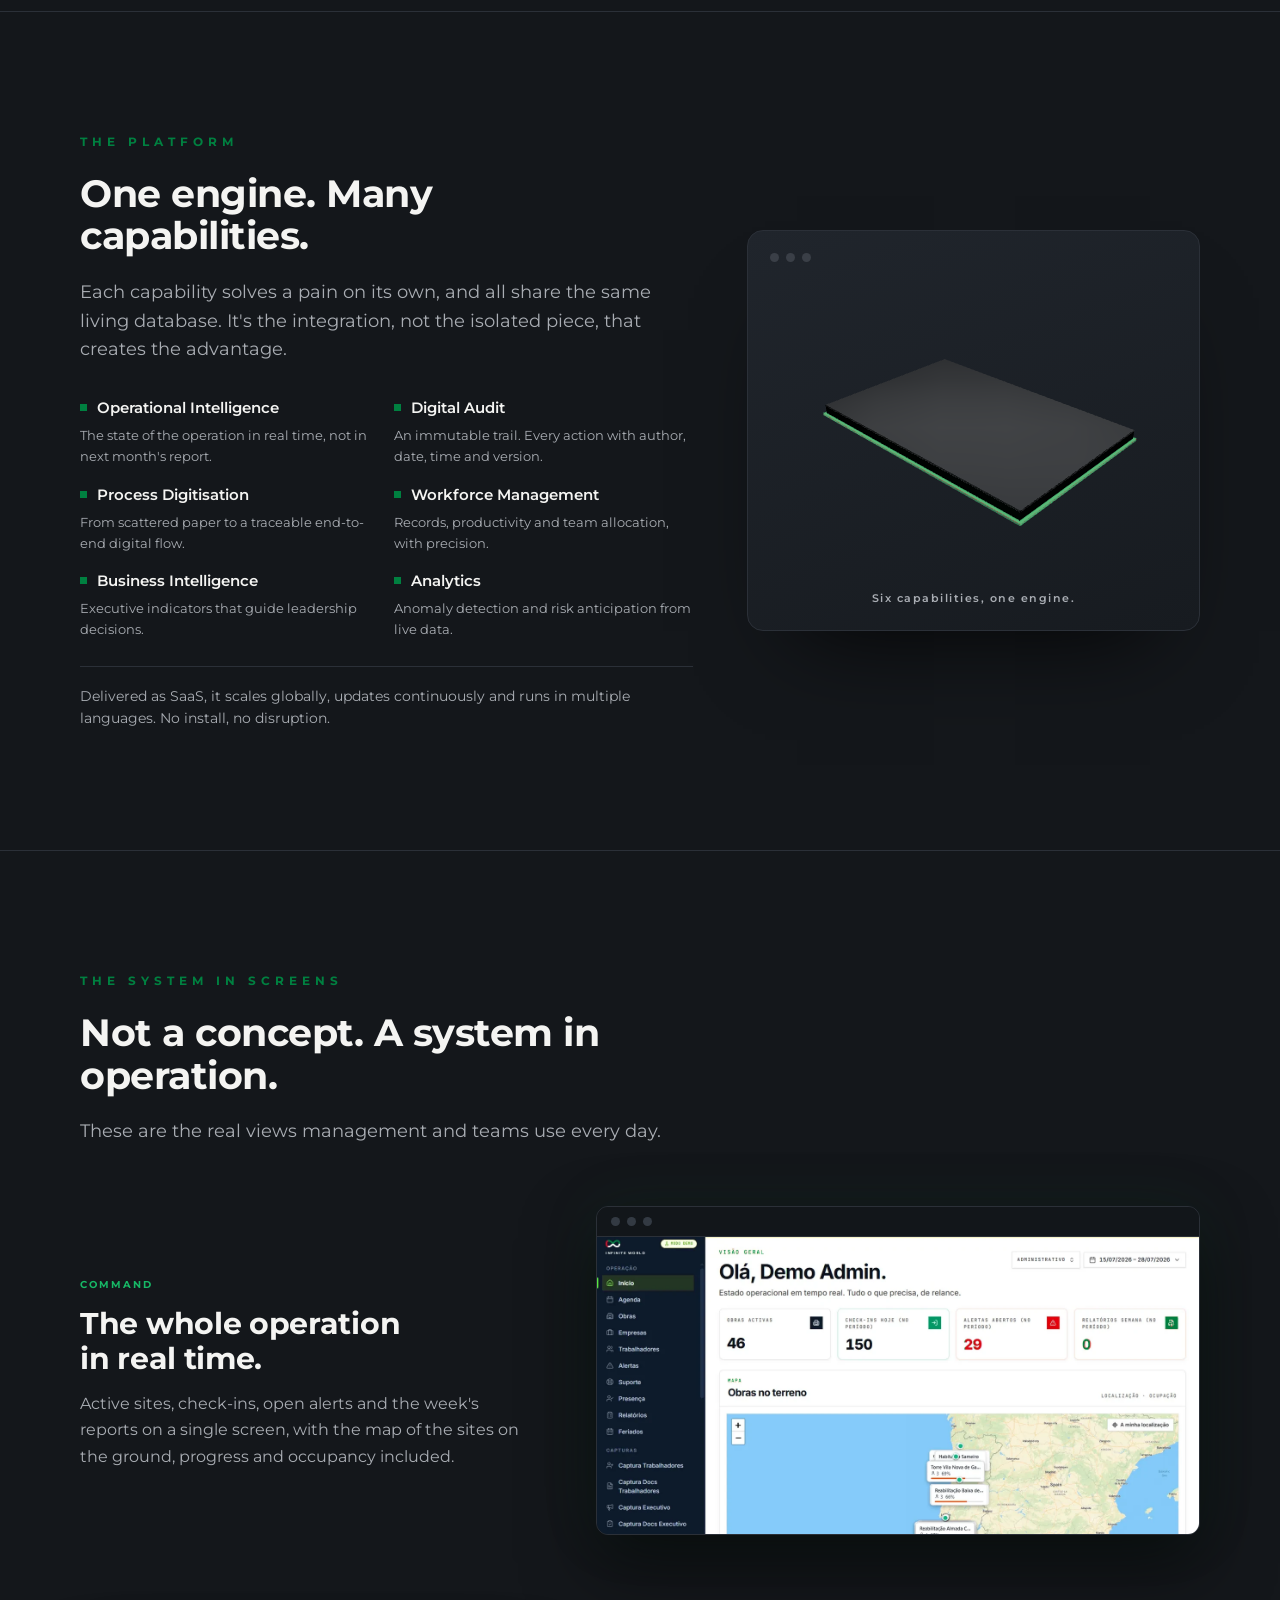
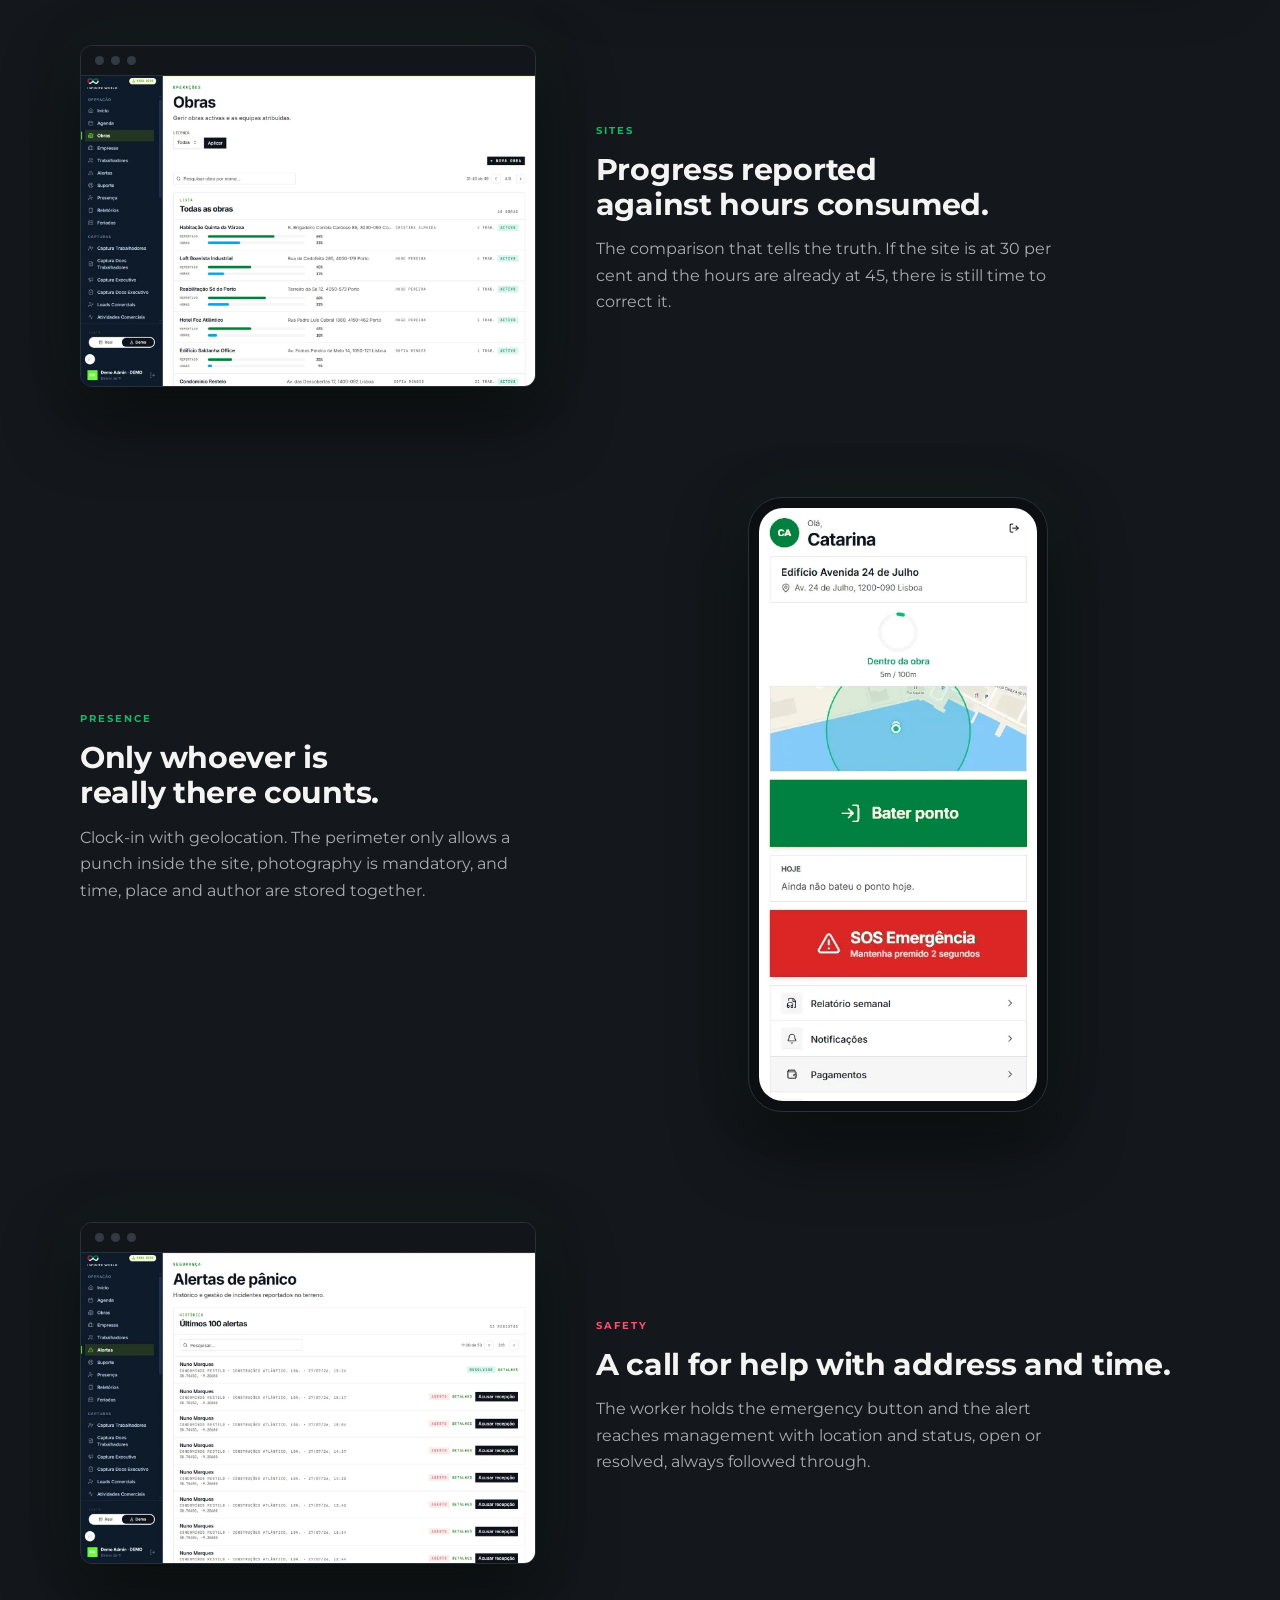
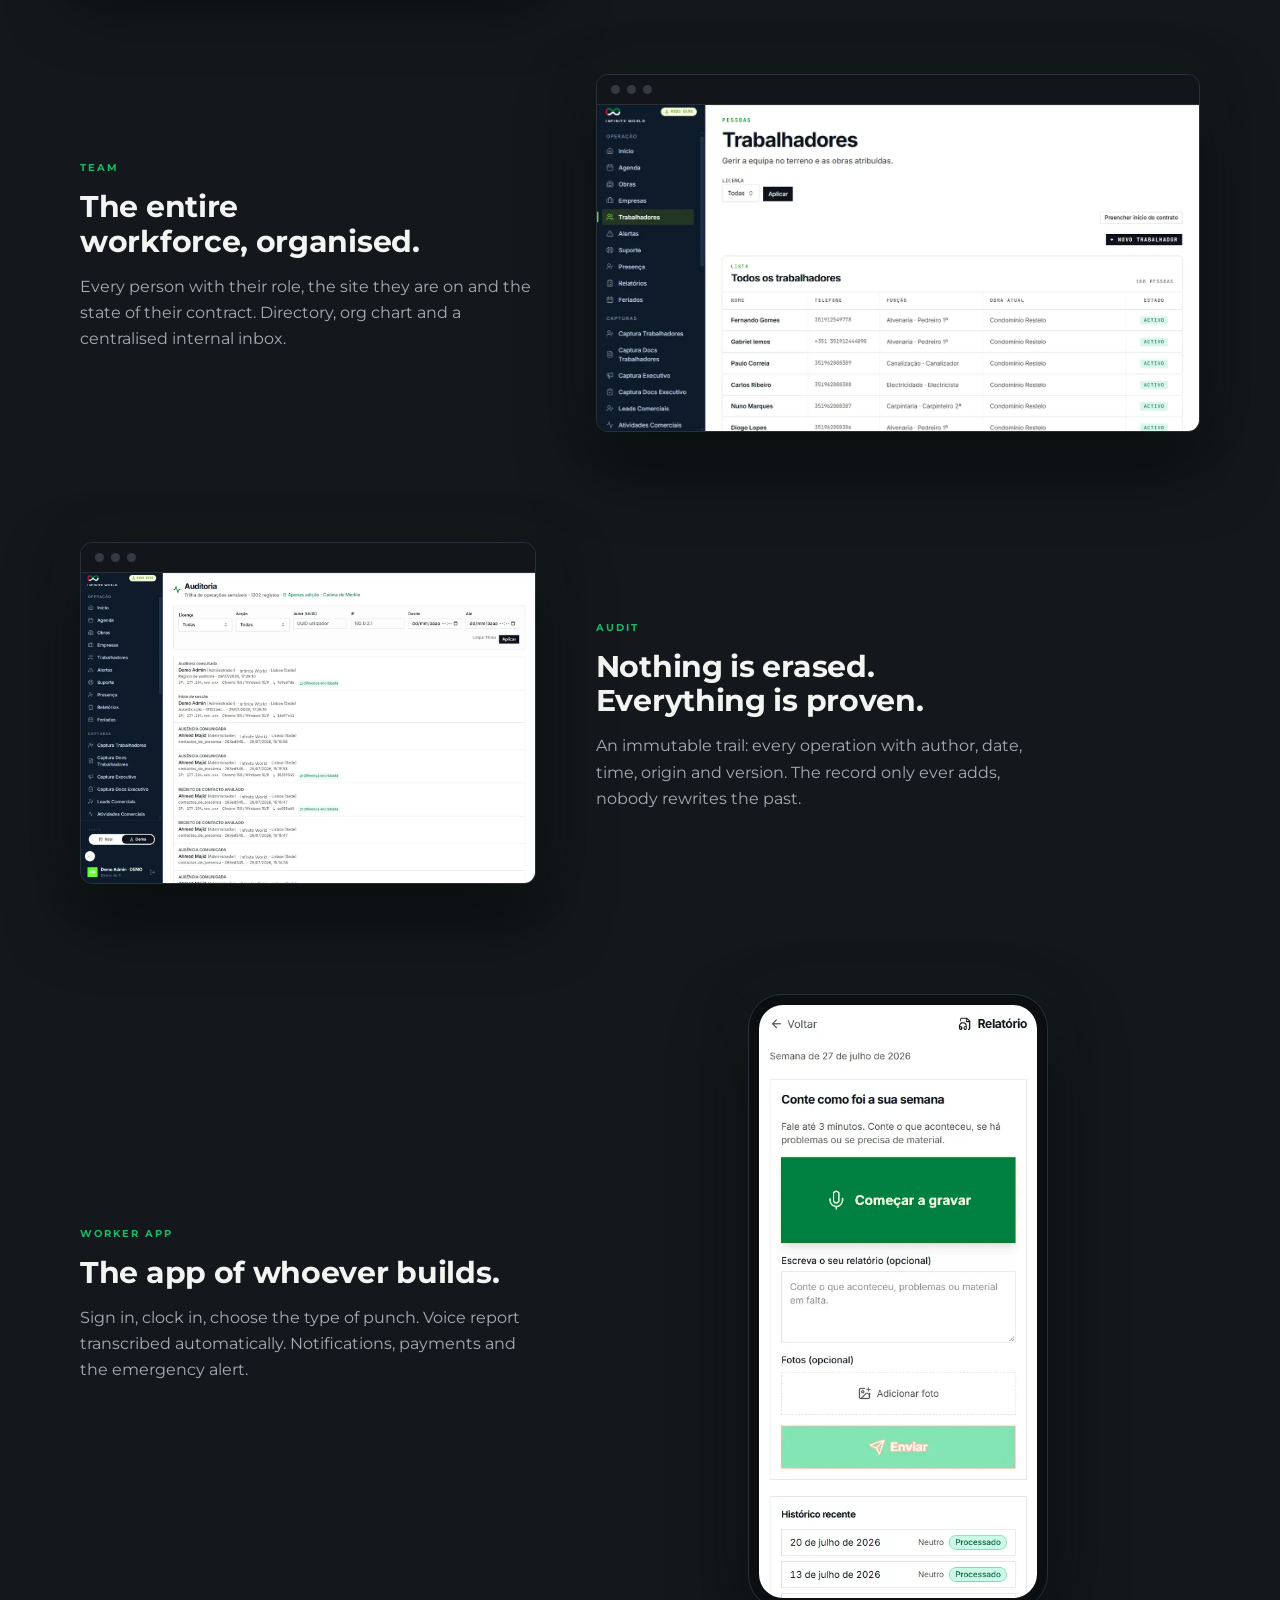
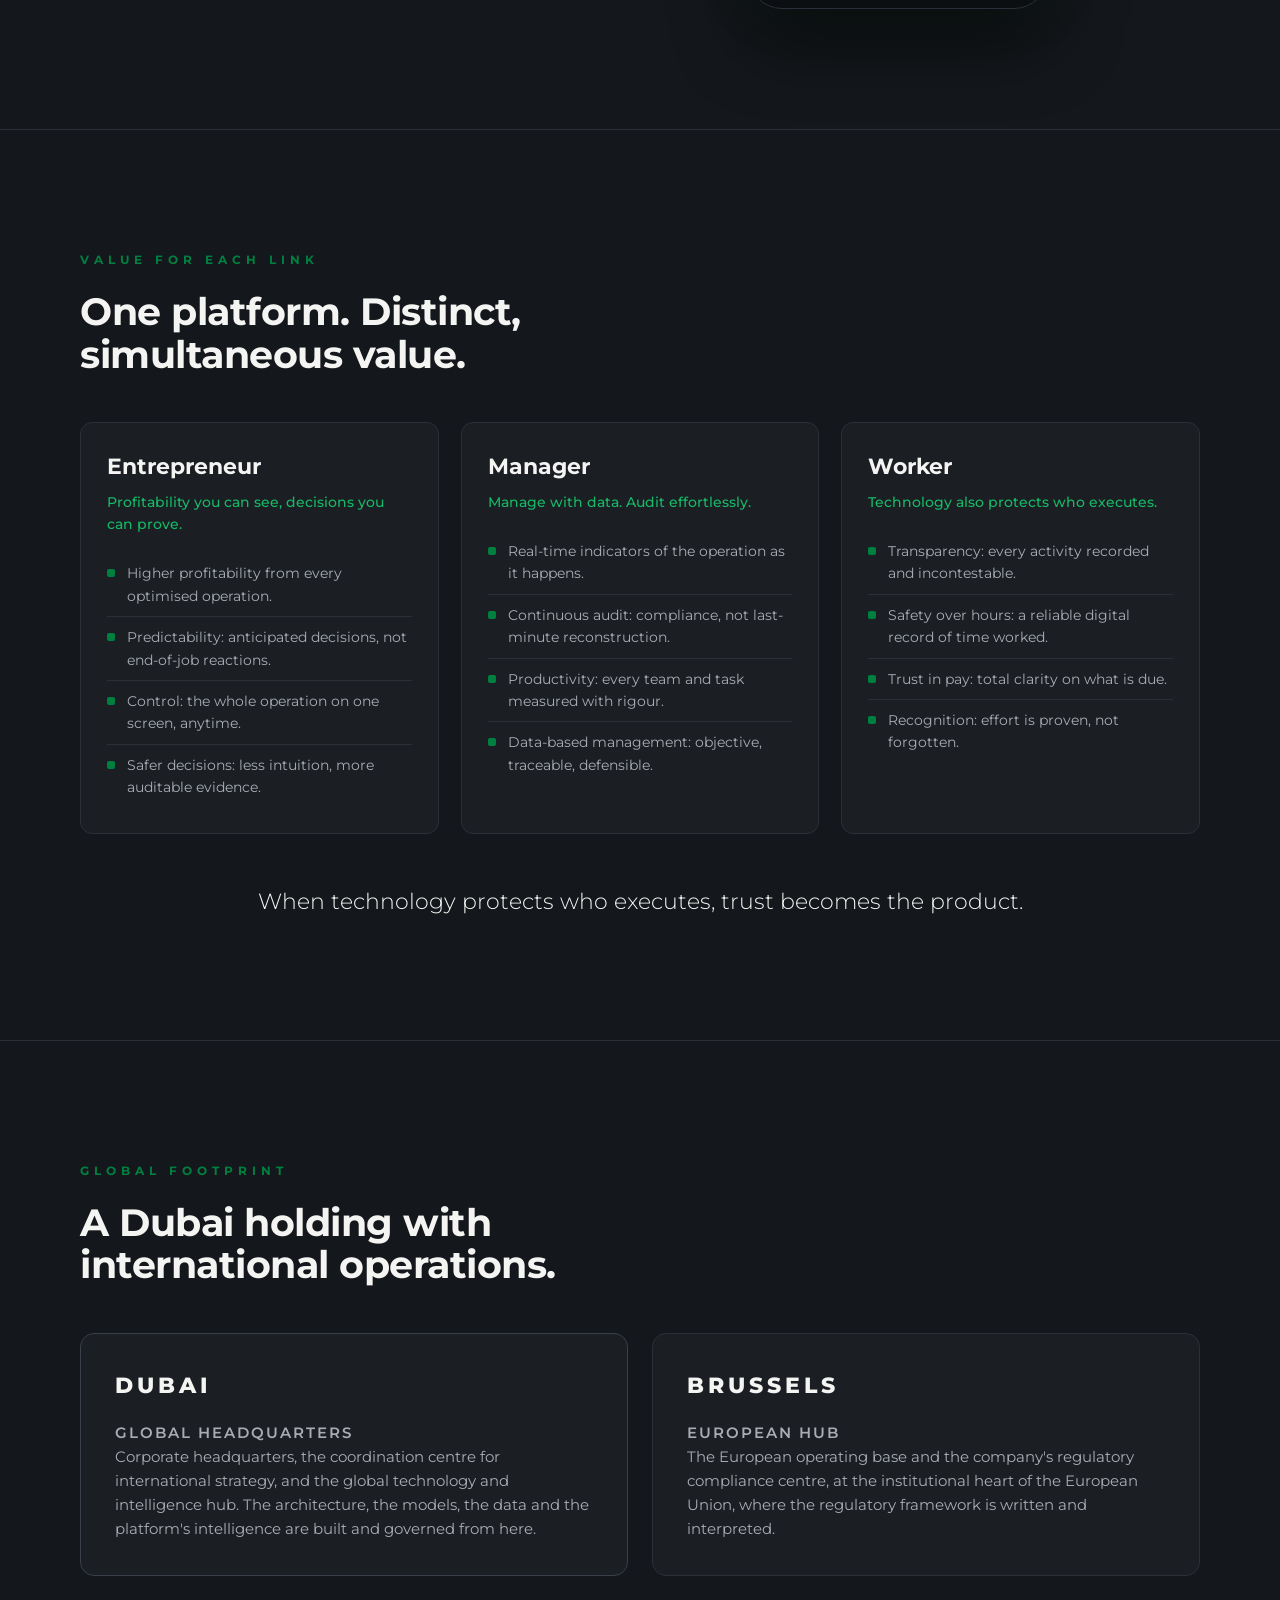
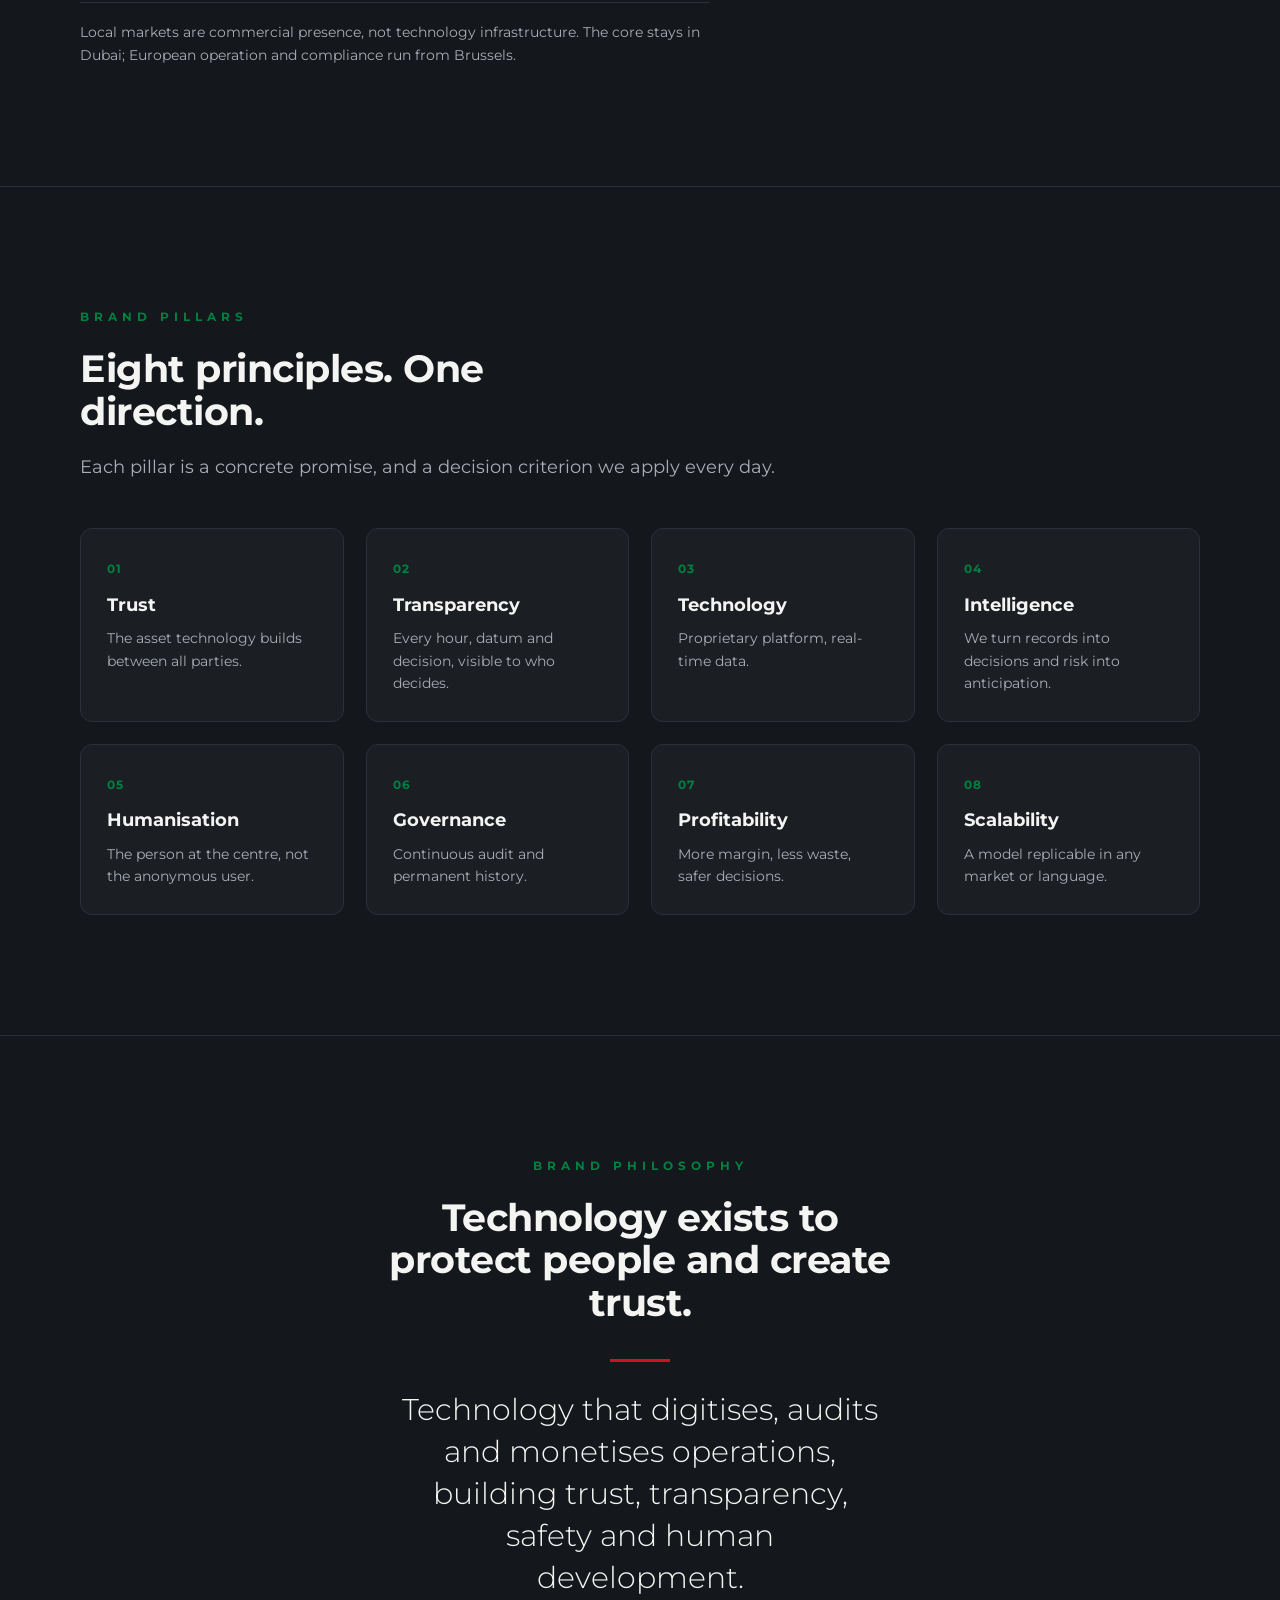
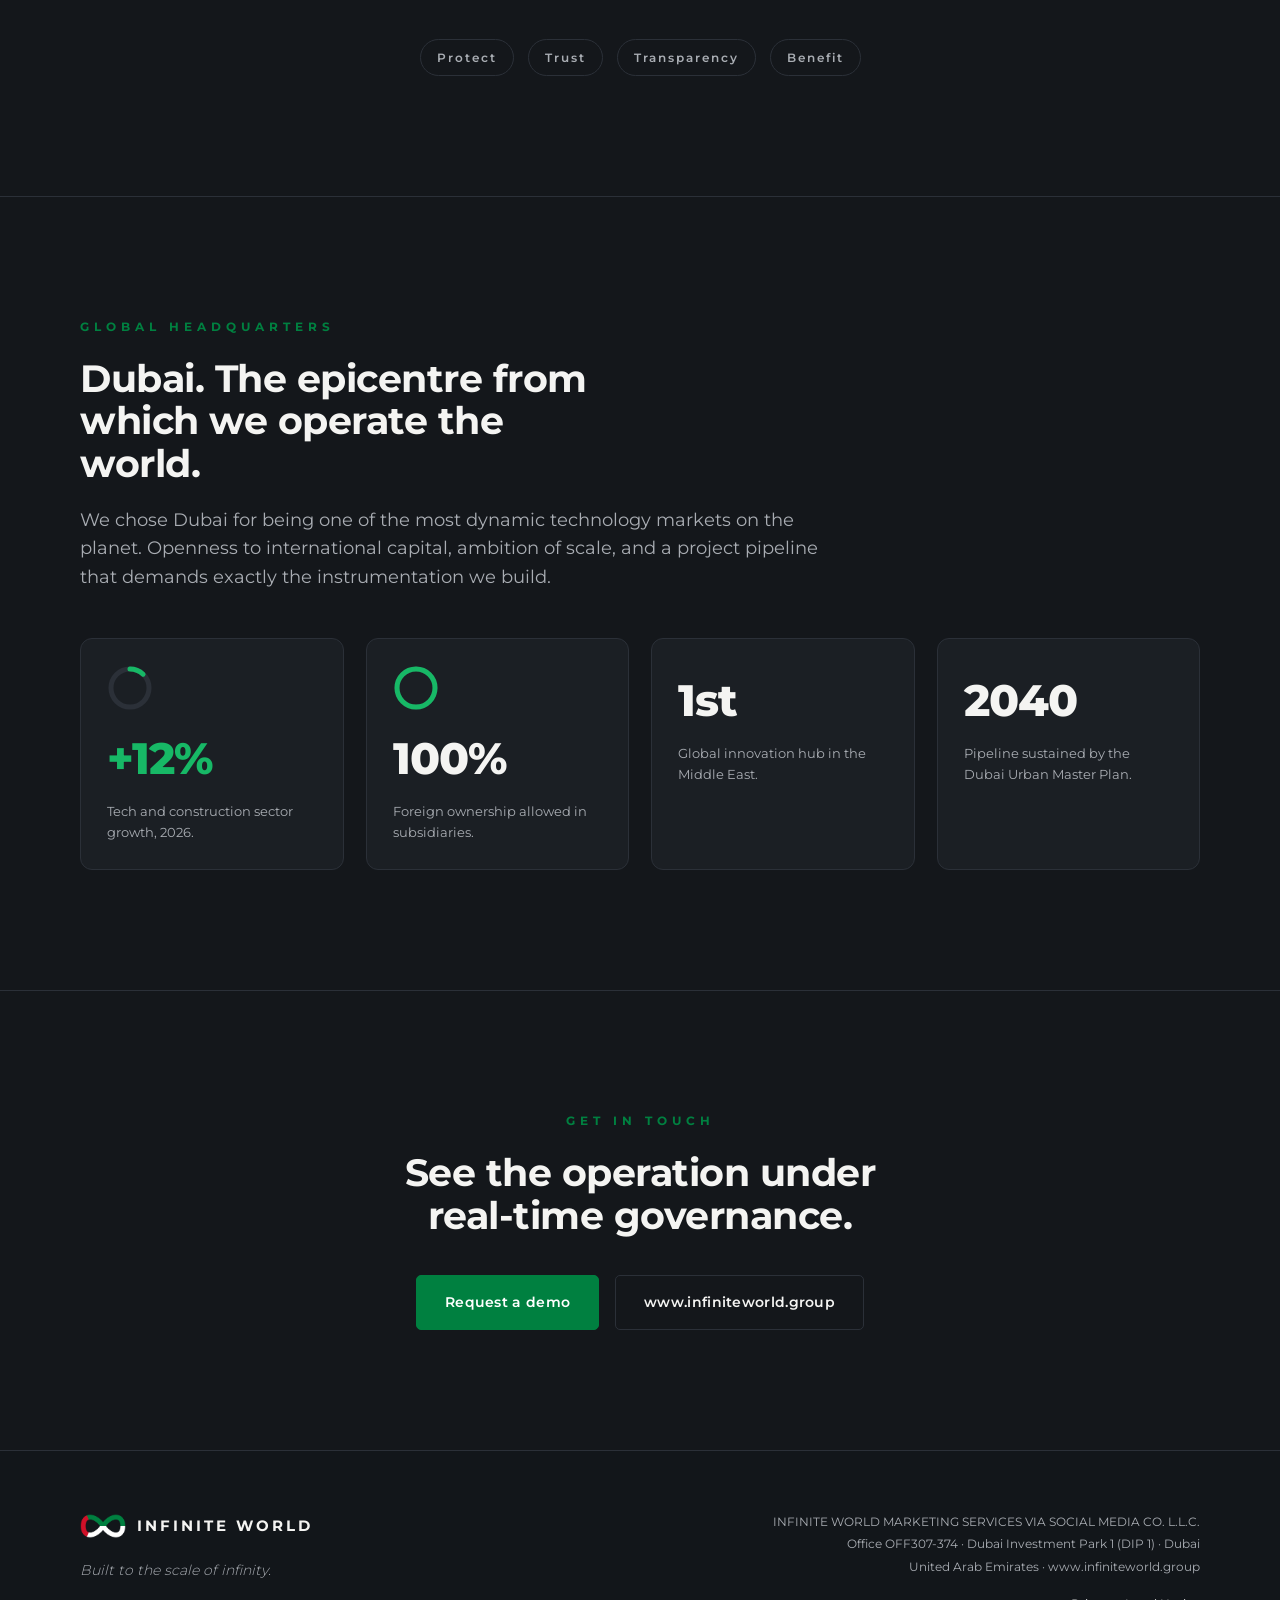
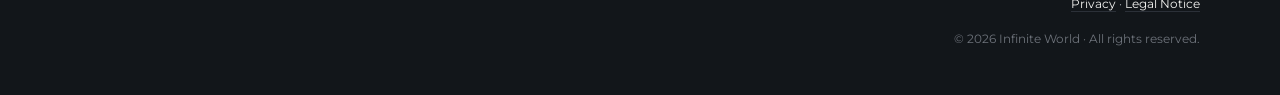
==== commit 5d2bc28a: "Revert "chore: hold the legal pages back from production" This reverts commit 22b6393025fd1d2a32fce5" ====
--- a/index.html
+++ b/index.html
@@ -861,6 +861,21 @@
             Dubai
           </p>
           <p>United Arab Emirates &middot; www.infiniteworld.group</p>
+          <p class="foot-links">
+            <a
+              href="privacidade.html"
+              data-i18n="foot_privacy"
+              data-i18n-href="foot_privacy_href"
+              >Privacy</a
+            >
+            &middot;
+            <a
+              href="aviso-legal.html"
+              data-i18n="foot_notice"
+              data-i18n-href="foot_notice_href"
+              >Legal Notice</a
+            >
+          </p>
           <p class="copy">
             &copy; 2026 Infinite World &middot;
             <span data-i18n="foot_rights">All rights reserved.</span>
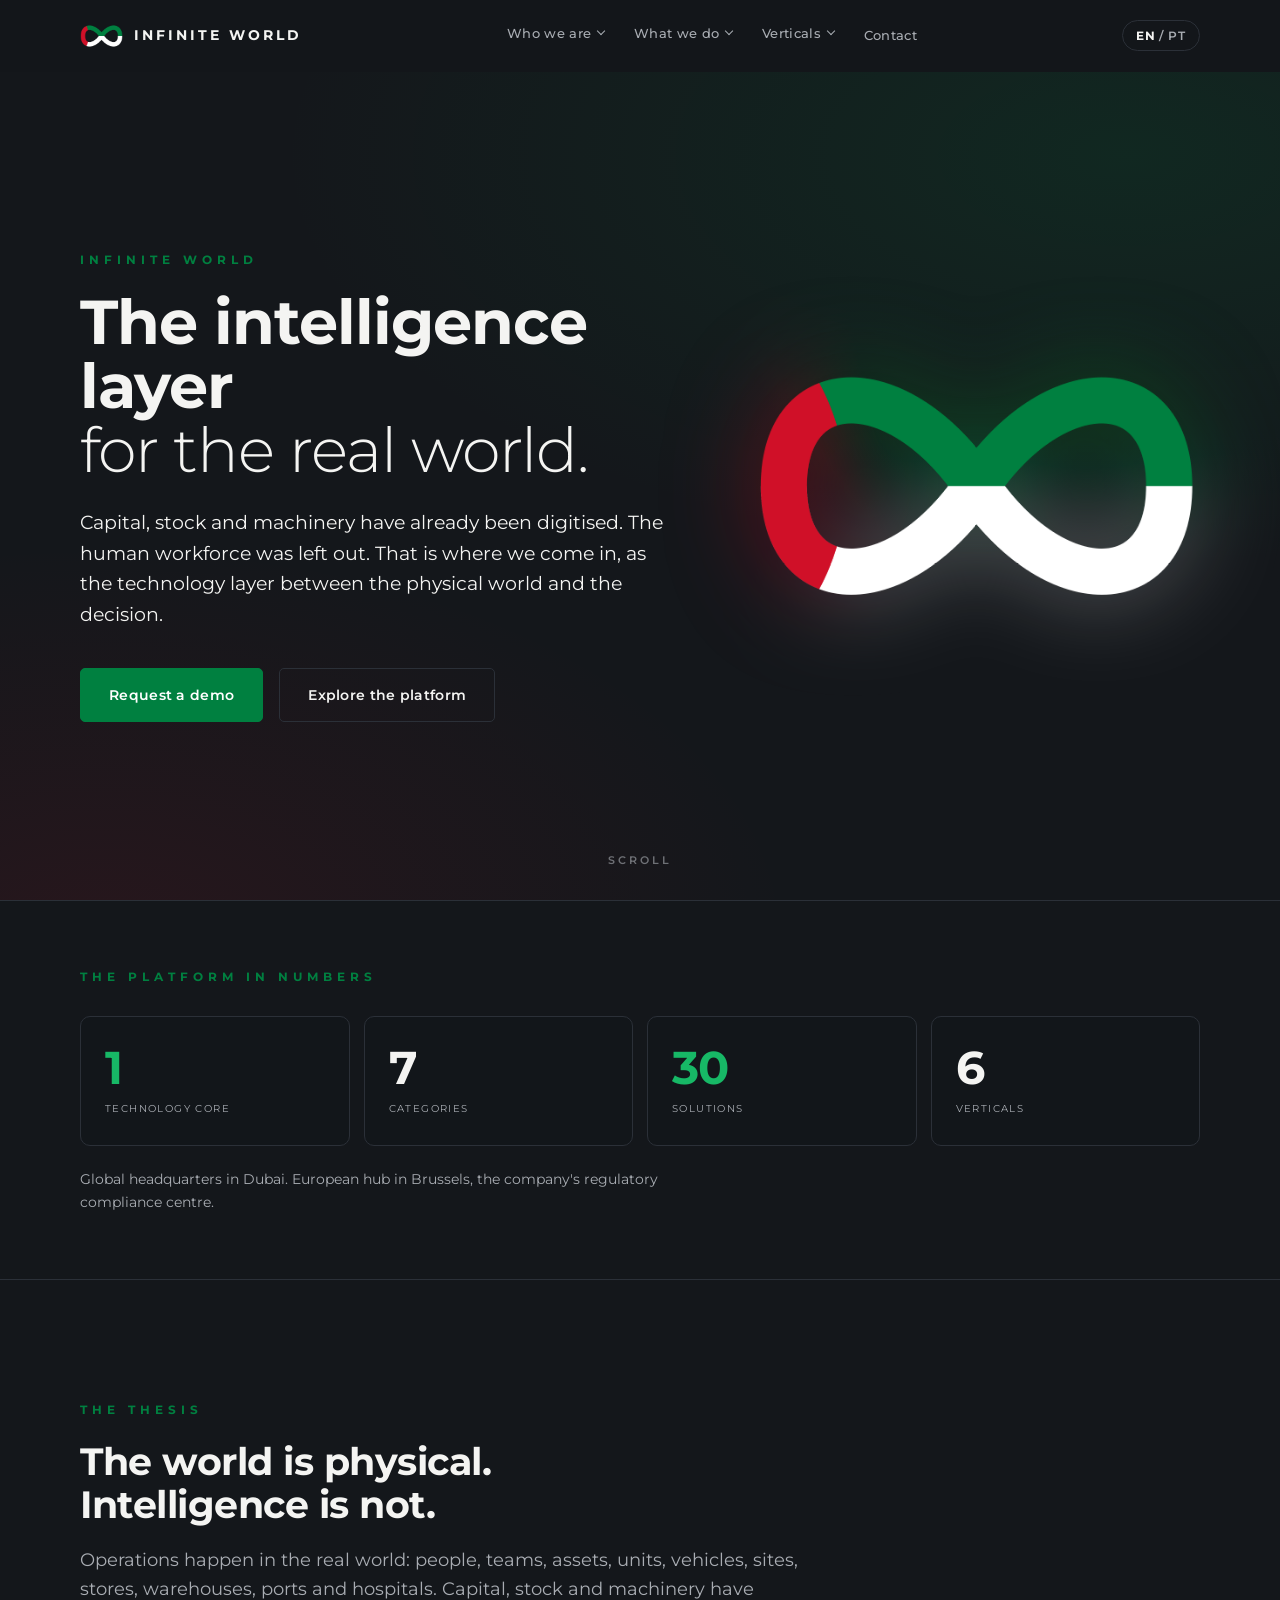
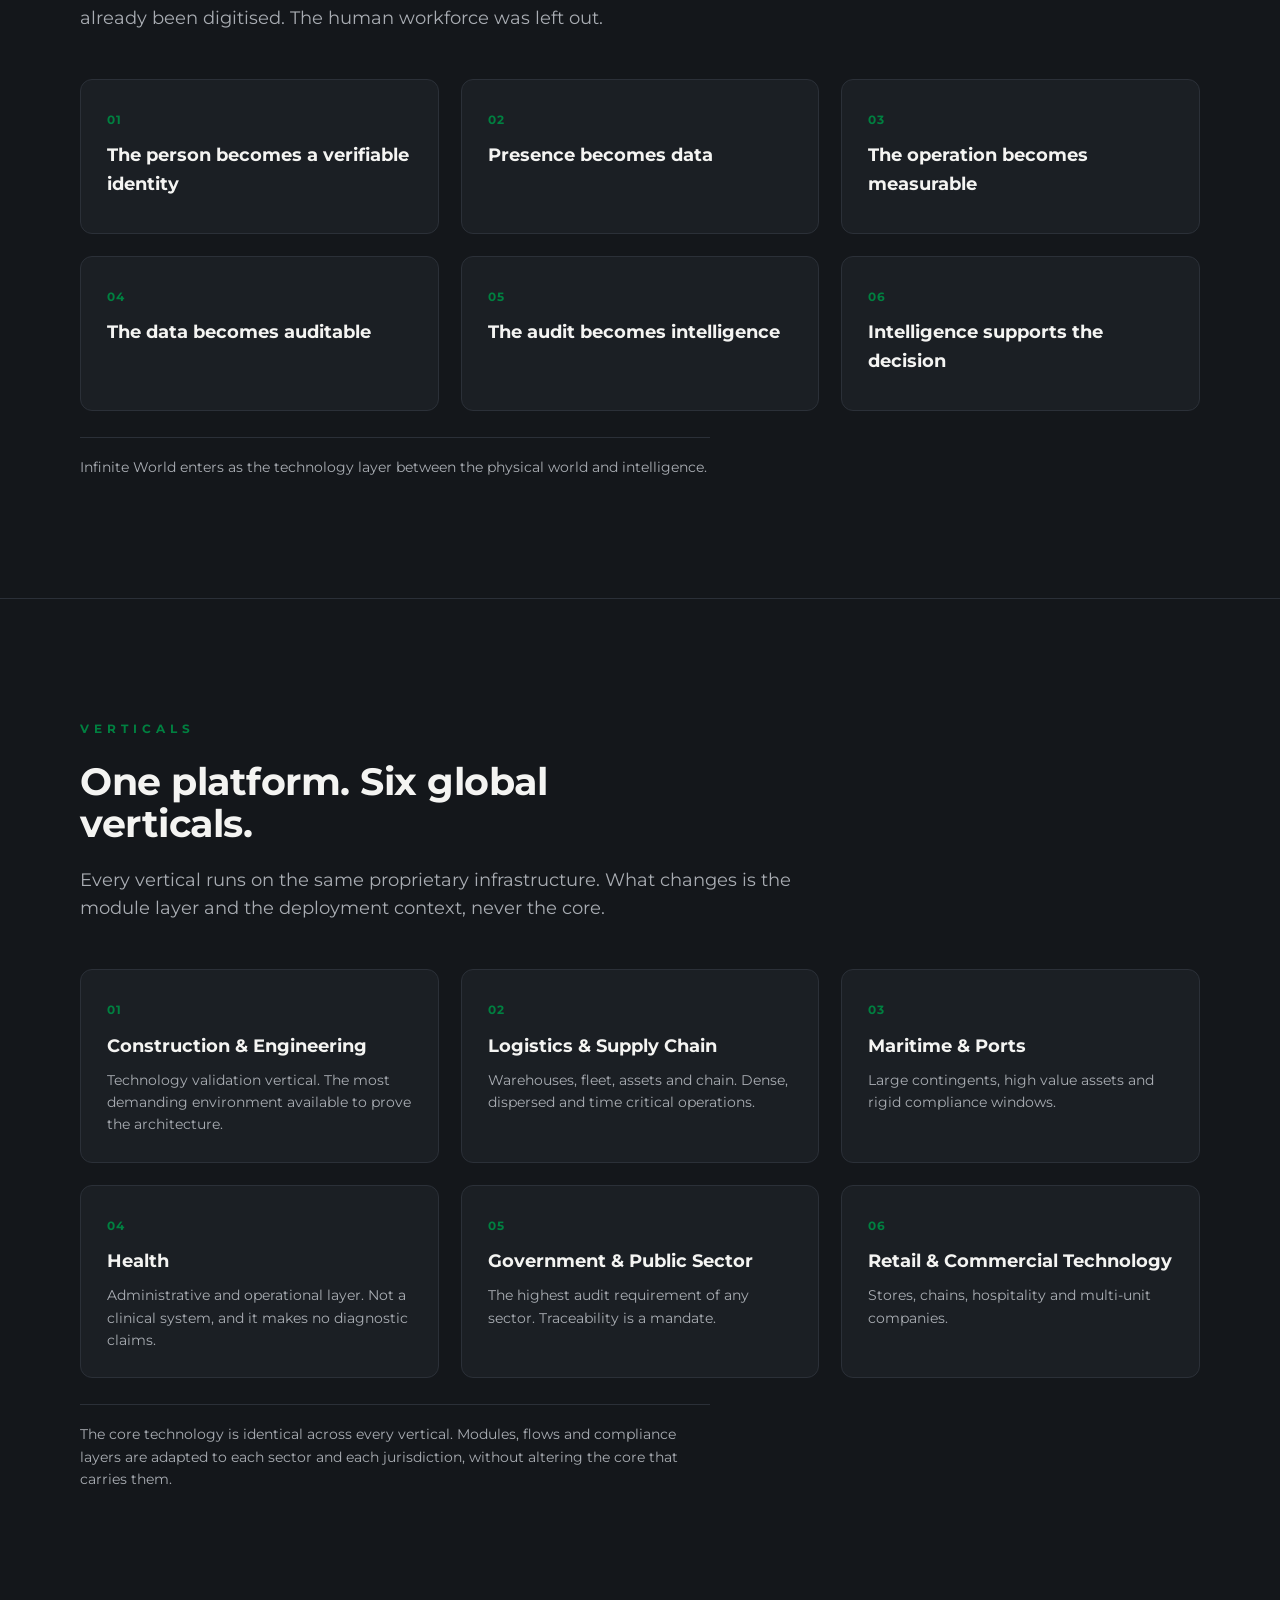
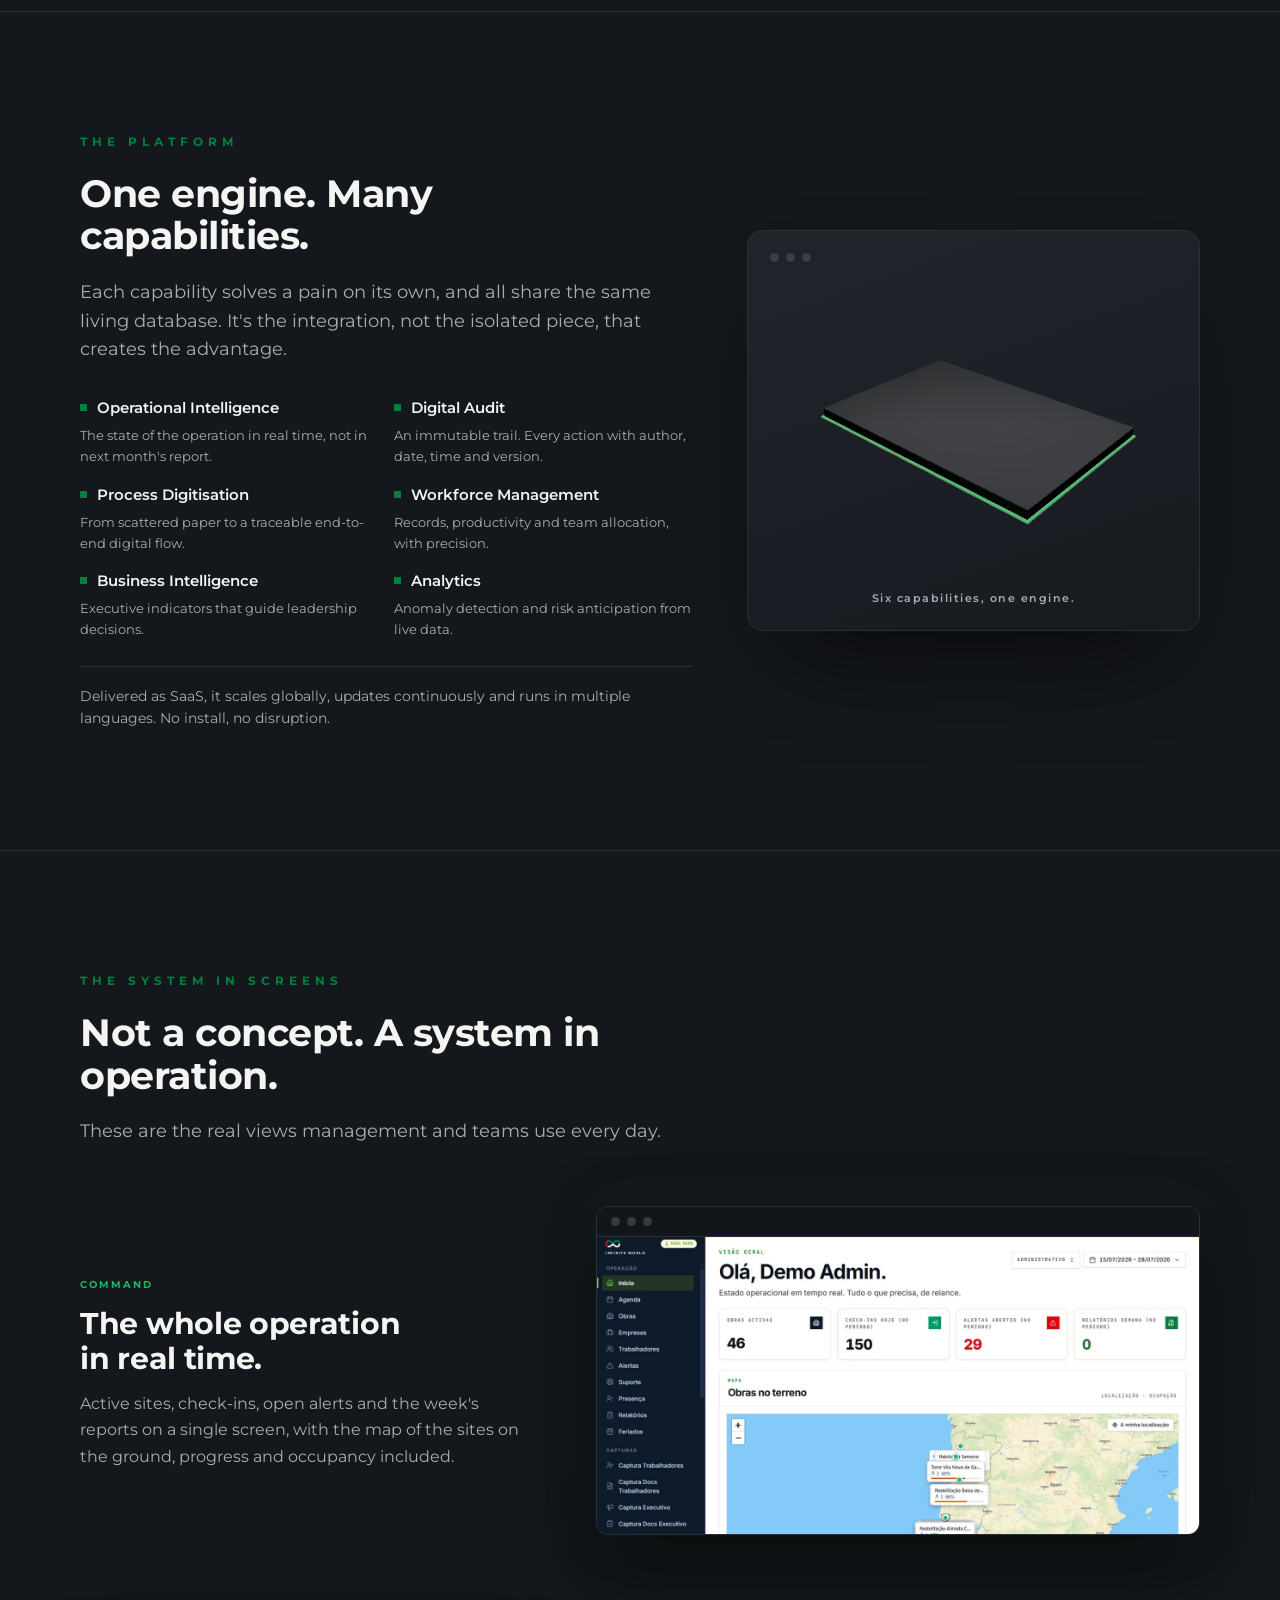
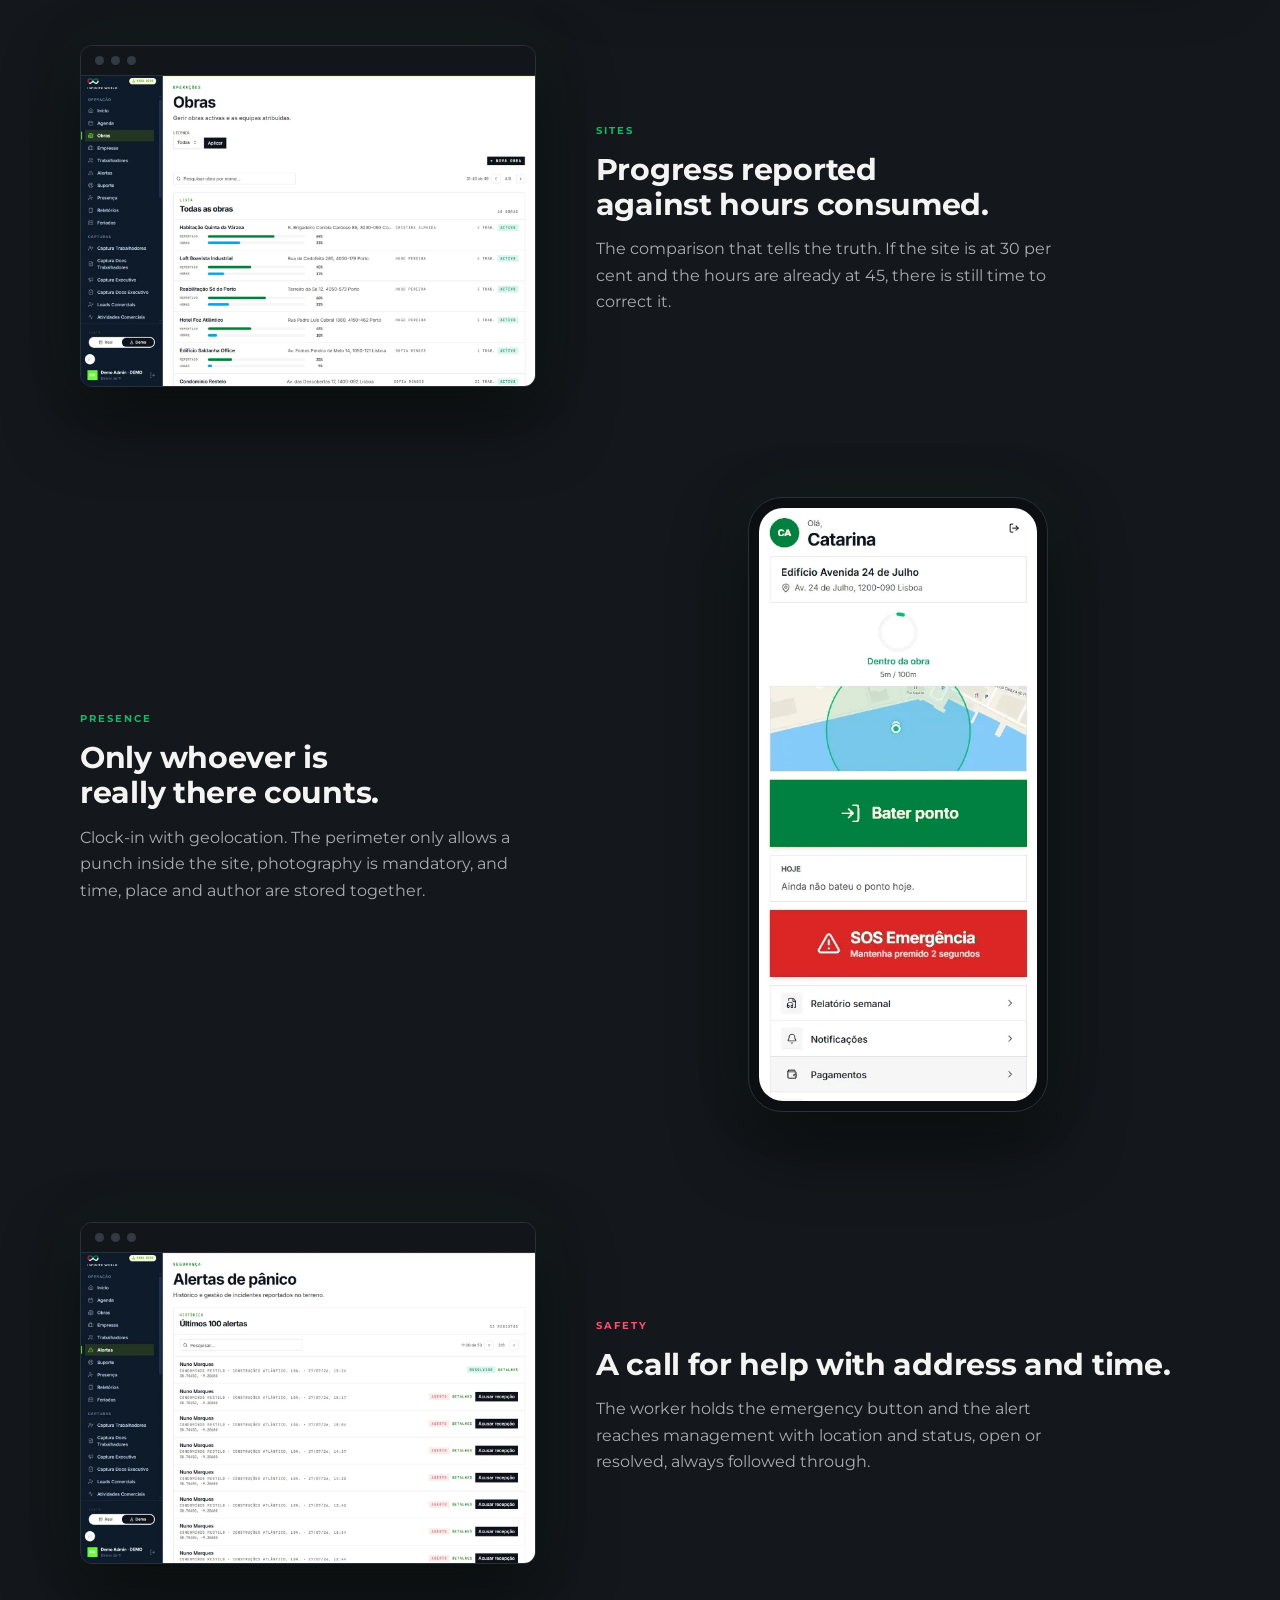
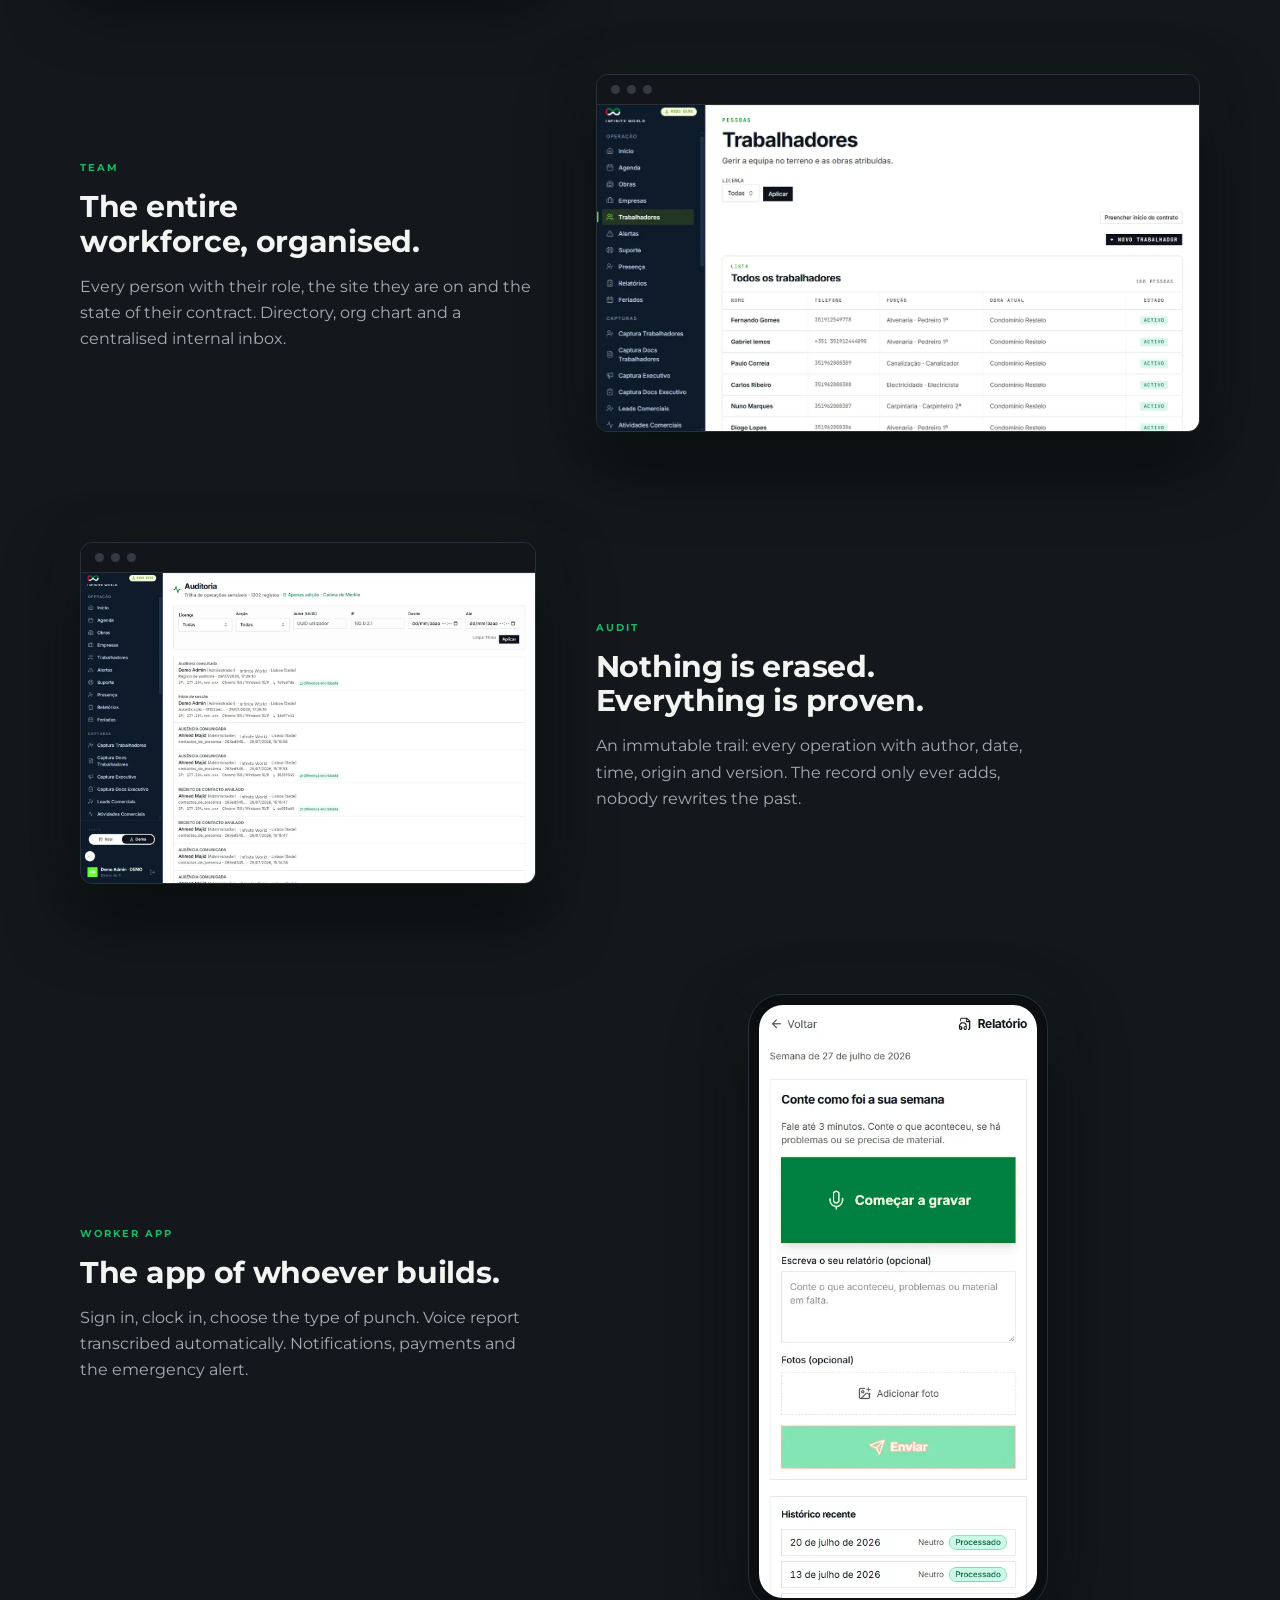
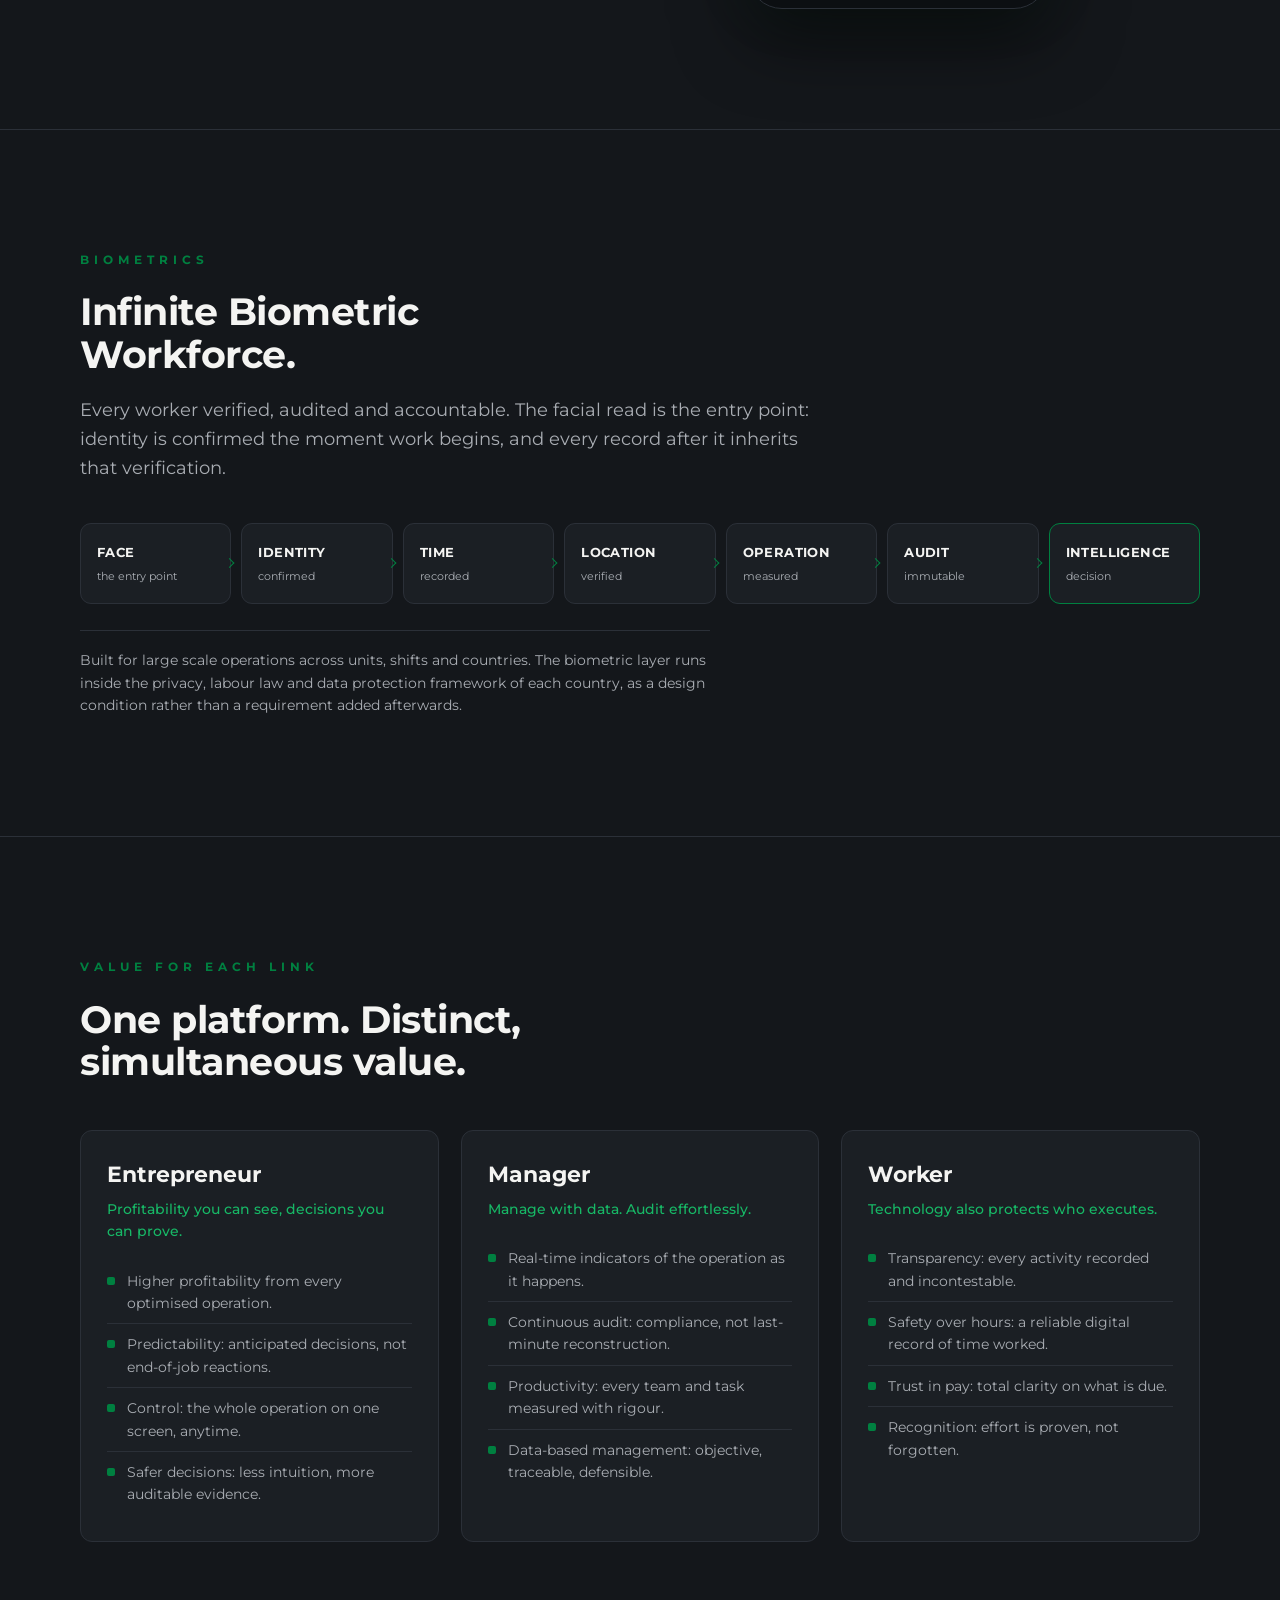
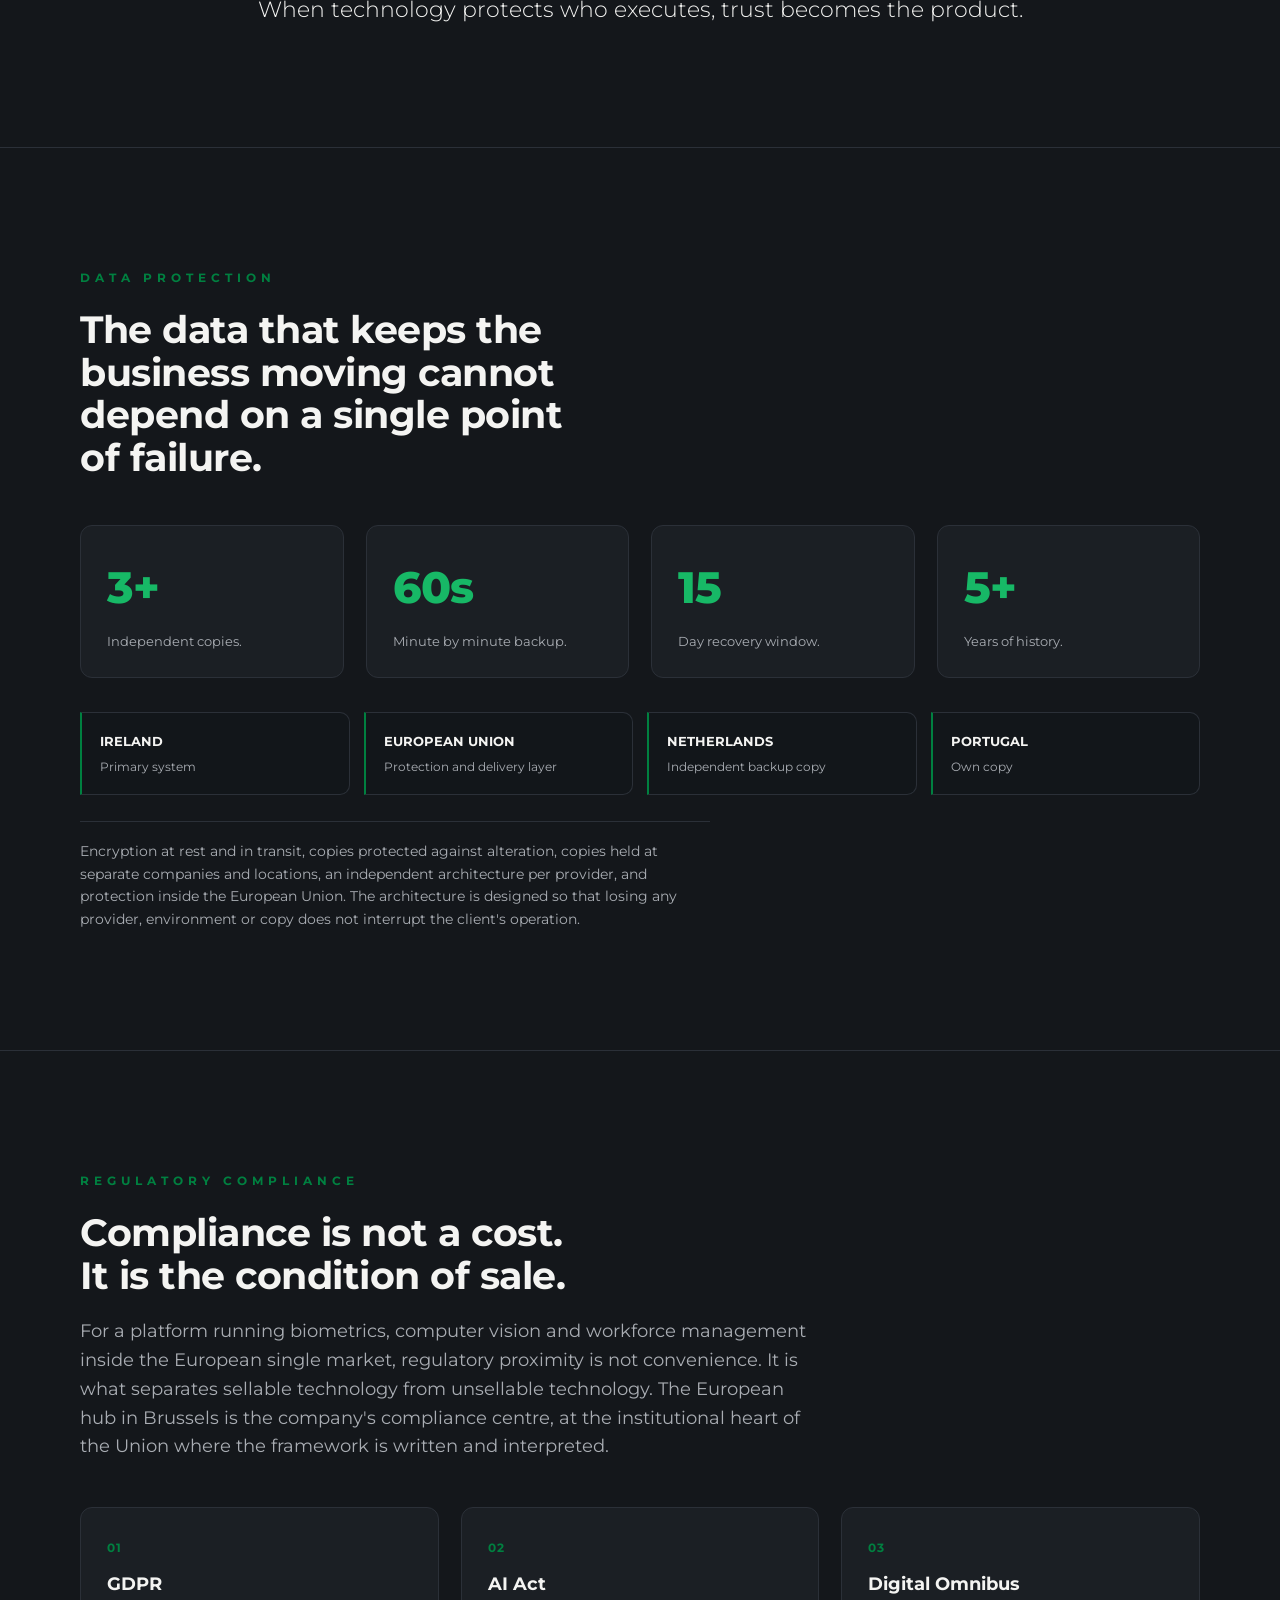
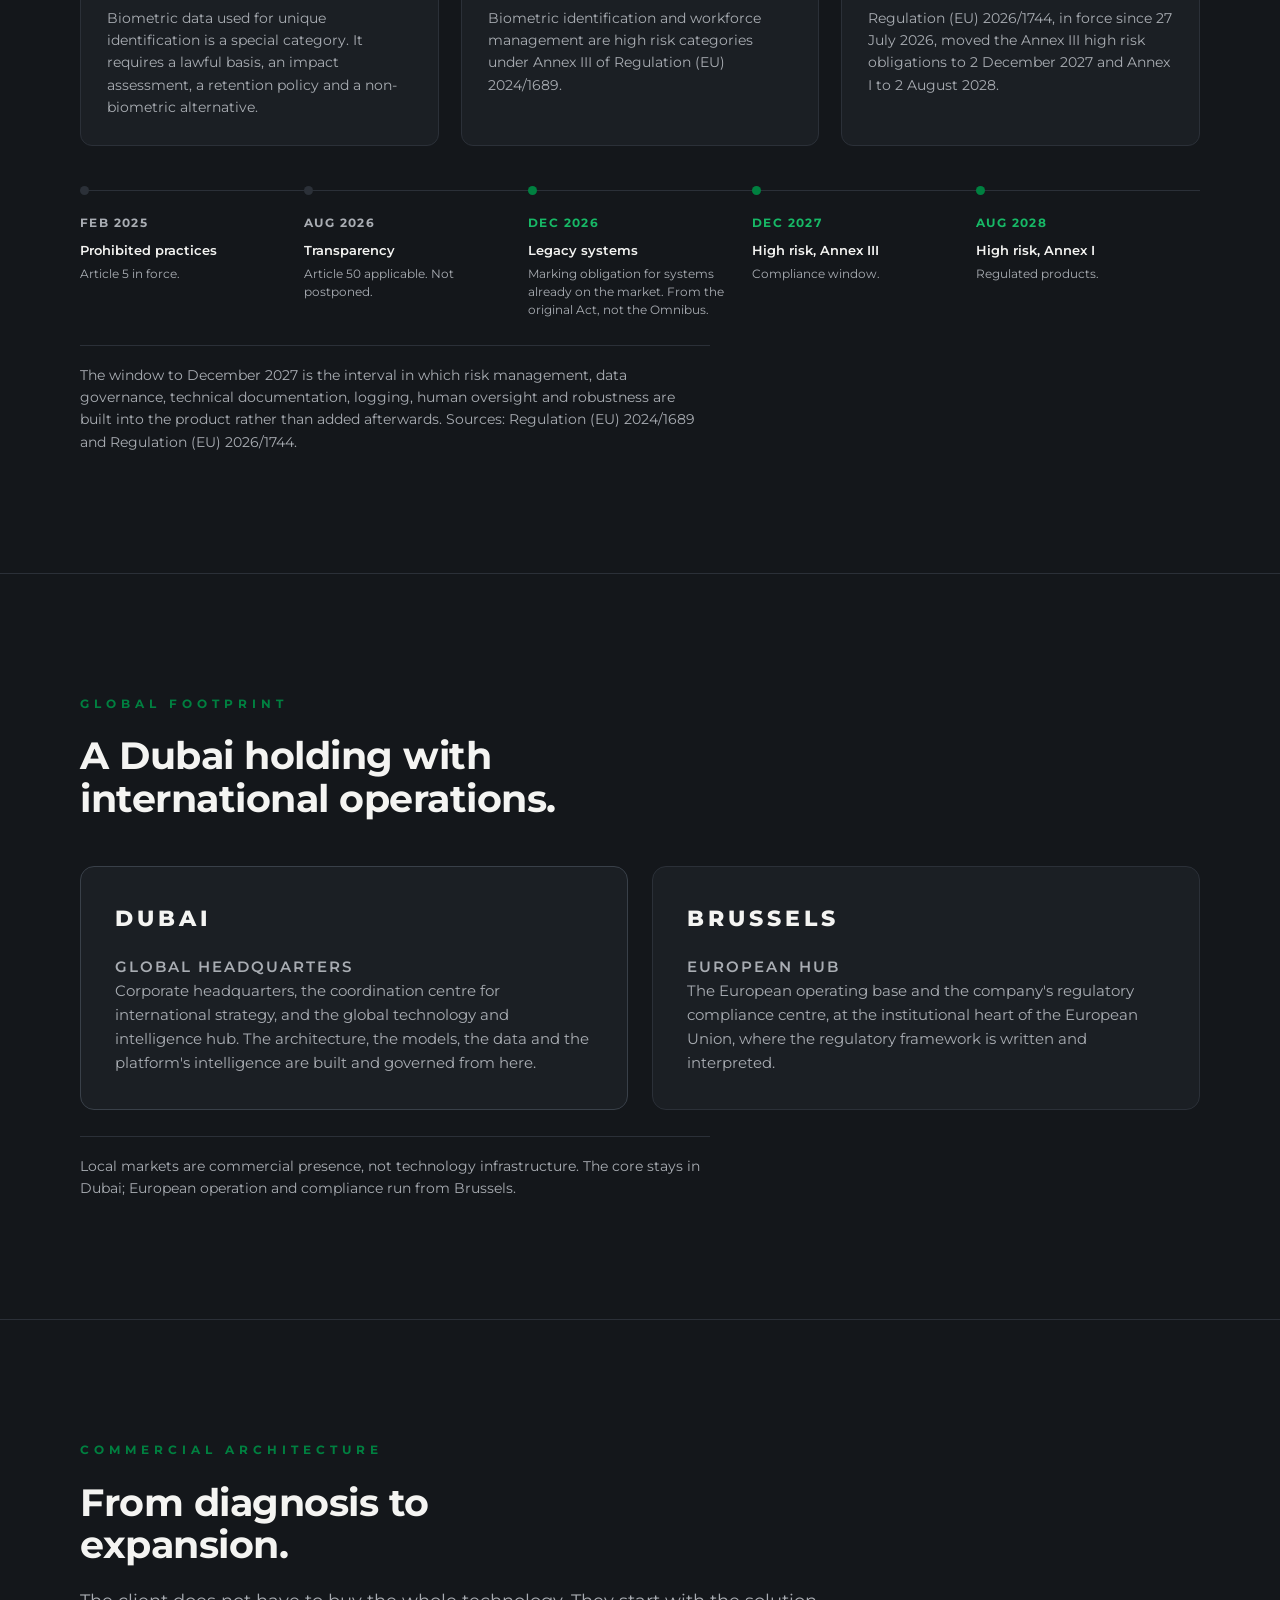
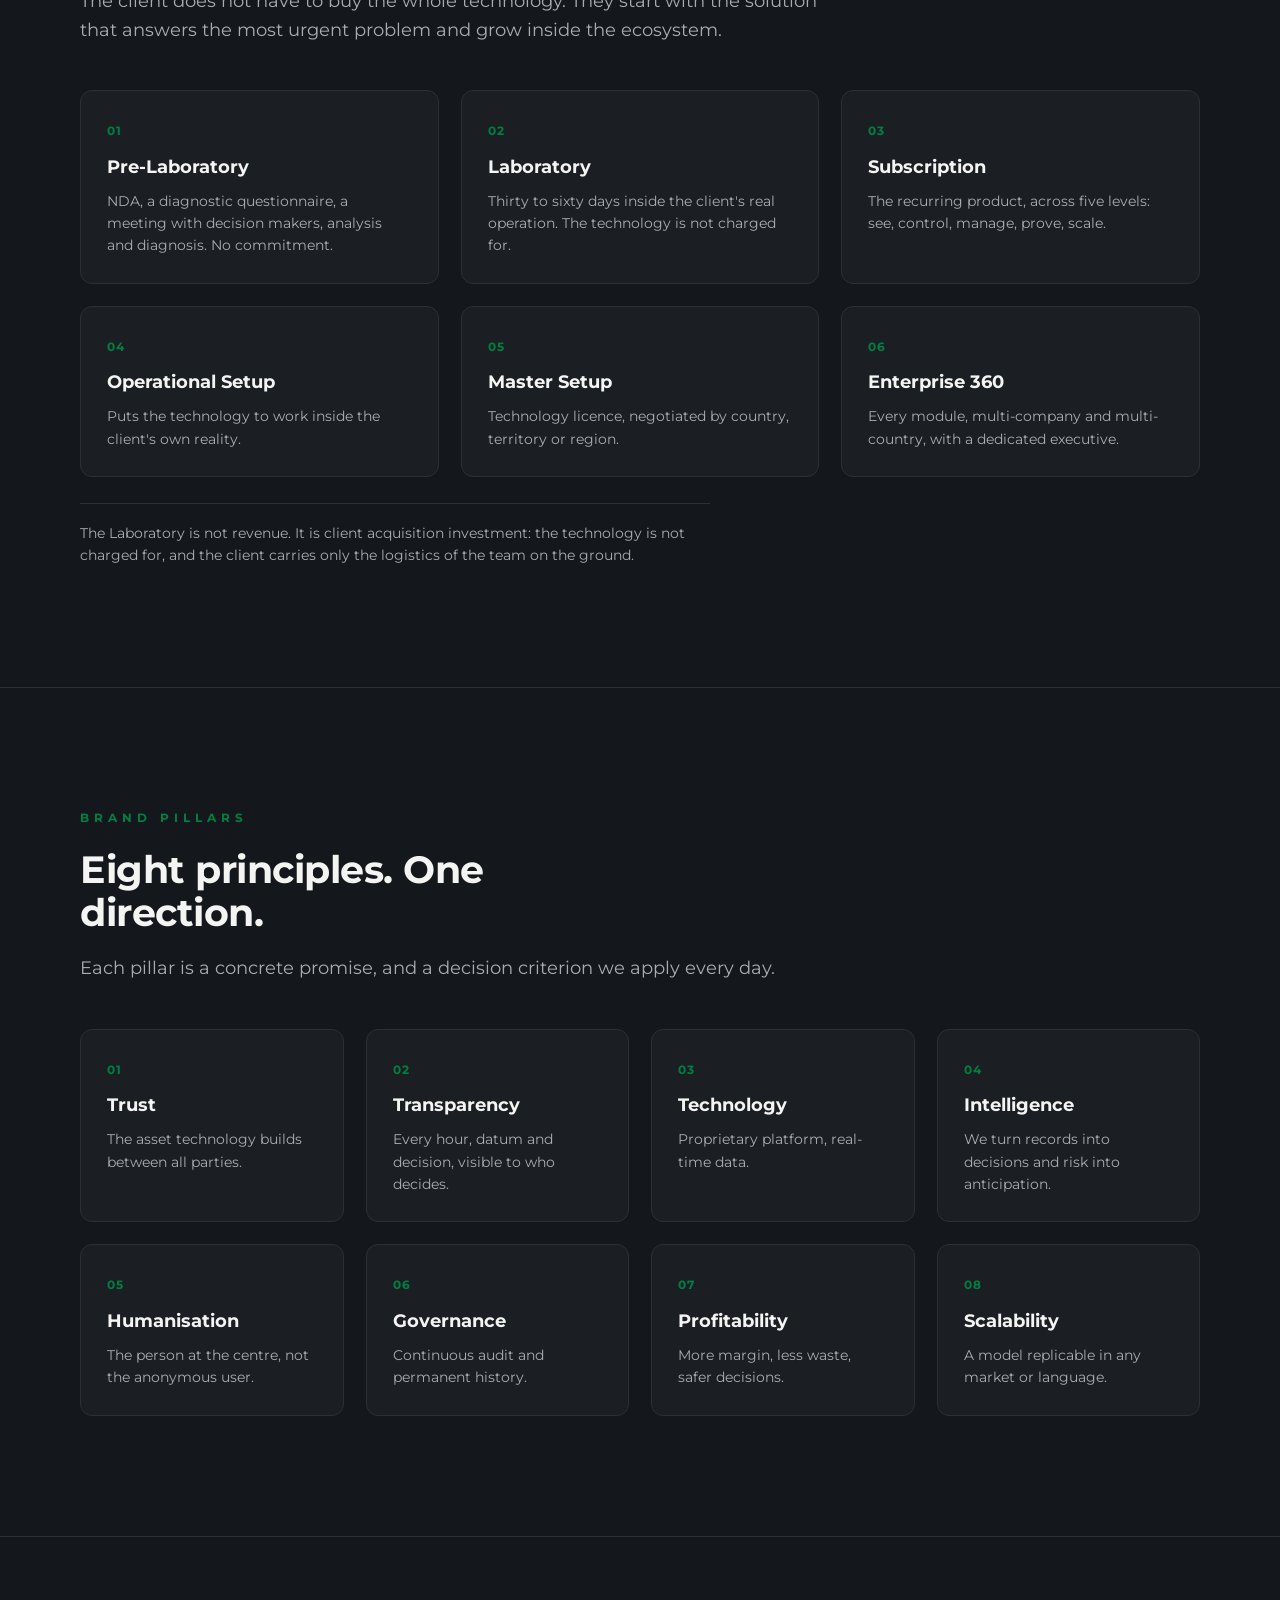
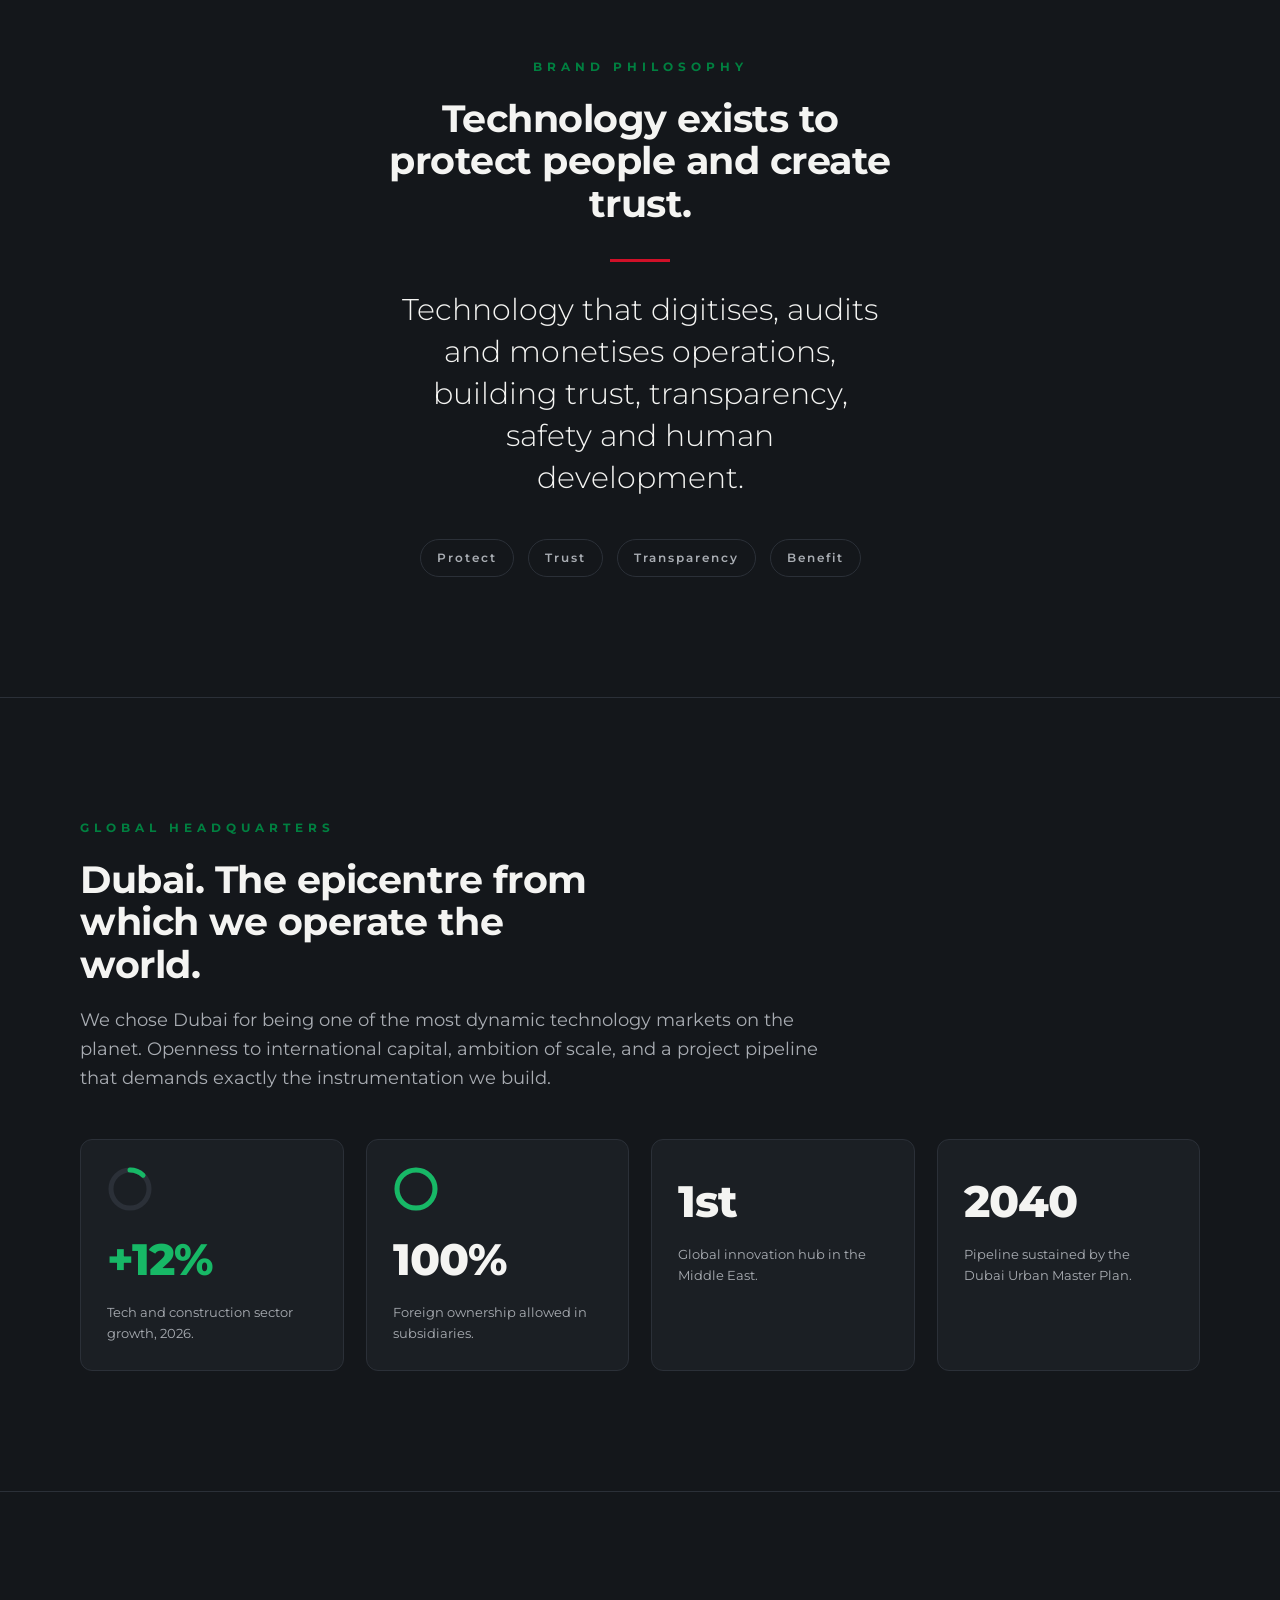
==== commit 513acb5d: "feat: phase two sections from the master document Four sections added: biometrics, data protection, " ====
--- a/index.html
+++ b/index.html
@@ -59,6 +59,8 @@
                 </div>
                 <div class="mega-col">
               <a class="mega-link" href="#dubai"><b data-i18n="mn_dub_t">Global headquarters</b><span data-i18n="mn_dub_d">Dubai, where we operate the world from.</span></a>
+              <a class="mega-link" href="#trust"><b data-i18n="mn_trust_t">Data protection</b><span data-i18n="mn_trust_d">Redundancy, recovery and protection inside the EU.</span></a>
+              <a class="mega-link" href="#compliance"><b data-i18n="mn_cmp_t">Compliance</b><span data-i18n="mn_cmp_d">GDPR, AI Act and the European hub in Brussels.</span></a>
               <a class="mega-link" href="#group"><b data-i18n="mn_group_t">The group</b><span data-i18n="mn_group_d">Infinite World and the operations it runs.</span></a>
                 </div>
               </div>
@@ -87,6 +89,8 @@
               <a class="mega-link" href="#platform"><b data-i18n="mn_plat_t">The platform</b><span data-i18n="mn_plat_d">One engine, six capabilities, one living database.</span></a>
               <a class="mega-link" href="#screens"><b data-i18n="mn_scr_t">The system in screens</b><span data-i18n="mn_scr_d">The real product, not a mock-up.</span></a>
               <a class="mega-link" href="#value"><b data-i18n="mn_val_t">Value for each link</b><span data-i18n="mn_val_d">What changes for who contracts, manages and executes.</span></a>
+              <a class="mega-link" href="#biometrics"><b data-i18n="mn_bio_t">Biometrics</b><span data-i18n="mn_bio_d">Identity verified at the moment work begins.</span></a>
+              <a class="mega-link" href="#commercial"><b data-i18n="mn_com_t">Commercial architecture</b><span data-i18n="mn_com_d">From diagnosis to expansion, without buying everything.</span></a>
               <a class="mega-link" href="#proof"><b data-i18n="mn_proof_t">The operation in numbers</b><span data-i18n="mn_proof_d">What the platform is running right now.</span></a>
                 </div>
               </div>
@@ -571,6 +575,34 @@
         </div>
       </section>
 
+      <!-- BIOMETRICS -->
+      <section id="biometrics" class="section band">
+        <div class="container">
+          <p class="eyebrow" data-i18n="bio_eyebrow">BIOMETRICS</p>
+          <h2 data-i18n="bio_h2">Infinite Biometric Workforce.</h2>
+          <p class="lead" data-i18n="bio_lead">
+            Every worker verified, audited and accountable. The facial read is
+            the entry point: identity is confirmed the moment work begins, and
+            every record after it inherits that verification.
+          </p>
+          <div class="chain">
+              <div class="step"><b data-i18n="bio_1_t">FACE</b><span data-i18n="bio_1_s">Rosto</span></div>
+              <div class="step"><b data-i18n="bio_2_t">IDENTITY</b><span data-i18n="bio_2_s">Identidade</span></div>
+              <div class="step"><b data-i18n="bio_3_t">TIME</b><span data-i18n="bio_3_s">Tempo</span></div>
+              <div class="step"><b data-i18n="bio_4_t">LOCATION</b><span data-i18n="bio_4_s">Localização</span></div>
+              <div class="step"><b data-i18n="bio_5_t">OPERATION</b><span data-i18n="bio_5_s">Operação</span></div>
+              <div class="step"><b data-i18n="bio_6_t">AUDIT</b><span data-i18n="bio_6_s">Auditoria</span></div>
+              <div class="step"><b data-i18n="bio_7_t">INTELLIGENCE</b><span data-i18n="bio_7_s">Inteligência</span></div>
+          </div>
+          <p class="note" data-i18n="bio_note">
+            Built for large scale operations across units, shifts and countries.
+            The biometric layer runs inside the privacy, labour law and data
+            protection framework of each country, as a design condition rather
+            than a requirement added afterwards.
+          </p>
+        </div>
+      </section>
+
       <!-- VALUE FOR EACH LINK -->
       <section id="value" class="section band">
         <div class="container">
@@ -647,6 +679,118 @@
         </div>
       </section>
 
+      <!-- DATA PROTECTION -->
+      <section id="trust" class="section band">
+        <div class="container">
+          <p class="eyebrow" data-i18n="trust_eyebrow">DATA PROTECTION</p>
+          <h2 data-i18n="trust_h2">
+            The data that keeps the business moving cannot depend on a single
+            point of failure.
+          </h2>
+          <div class="grid grid-4 figures">
+            <div class="figure">
+              <div class="fn g">3+</div>
+              <p data-i18n="trust_f1">Independent copies.</p>
+            </div>
+            <div class="figure">
+              <div class="fn g">60s</div>
+              <p data-i18n="trust_f2">Minute by minute backup.</p>
+            </div>
+            <div class="figure">
+              <div class="fn g">15</div>
+              <p data-i18n="trust_f3">Day recovery window.</p>
+            </div>
+            <div class="figure">
+              <div class="fn g">5+</div>
+              <p data-i18n="trust_f4">Years of history.</p>
+            </div>
+          </div>
+          <div class="regions">
+            <div class="region"><b data-i18n="trust_r1_p">IRELAND</b><span data-i18n="trust_r1_w">Primary system</span></div>
+            <div class="region"><b data-i18n="trust_r2_p">EUROPEAN UNION</b><span data-i18n="trust_r2_w">Cloudflare layer</span></div>
+            <div class="region"><b data-i18n="trust_r3_p">NETHERLANDS</b><span data-i18n="trust_r3_w">Independent backup copy</span></div>
+            <div class="region"><b data-i18n="trust_r4_p">PORTUGAL</b><span data-i18n="trust_r4_w">Own copy</span></div>
+          </div>
+          <p class="note" data-i18n="trust_note">
+            Encryption at rest and in transit, copies protected against
+            alteration, copies held at separate companies and locations, an
+            independent architecture per provider, and protection inside the
+            European Union. The architecture is designed so that losing any
+            provider, environment or copy does not interrupt the client's
+            operation.
+          </p>
+        </div>
+      </section>
+
+      <!-- COMPLIANCE -->
+      <section id="compliance" class="section band">
+        <div class="container">
+          <p class="eyebrow" data-i18n="cmp_eyebrow">REGULATORY COMPLIANCE</p>
+          <h2 data-i18n="cmp_h2">
+            Compliance is not a cost. It is the condition of sale.
+          </h2>
+          <p class="lead" data-i18n="cmp_lead">
+            For a platform running biometrics, computer vision and workforce
+            management inside the European single market, regulatory proximity
+            is not convenience. It is what separates sellable technology from
+            unsellable technology. The European hub in Brussels is the company's
+            compliance centre, at the institutional heart of the Union where the
+            framework is written and interpreted.
+          </p>
+          <div class="grid grid-3 pillars">
+            <article class="pillar">
+              <span class="num">01</span>
+              <h3 data-i18n="cmp_c1_t">GDPR</h3>
+              <p data-i18n="cmp_c1_d">Biometric data used for unique identification is a special category. It requires a lawful basis, an impact assessment, a retention policy and a non-biometric alternative.</p>
+            </article>
+            <article class="pillar">
+              <span class="num">02</span>
+              <h3 data-i18n="cmp_c2_t">AI Act</h3>
+              <p data-i18n="cmp_c2_d">Biometric identification and workforce management are high risk categories under Annex III of Regulation (EU) 2024/1689.</p>
+            </article>
+            <article class="pillar">
+              <span class="num">03</span>
+              <h3 data-i18n="cmp_c3_t">Digital Omnibus</h3>
+              <p data-i18n="cmp_c3_d">Regulation (EU) 2026/1744, in force since 27 July 2026, moved the Annex III high risk obligations to 2 December 2027 and Annex I to 2 August 2028.</p>
+            </article>
+          </div>
+          <div class="timeline">
+            <div class="tick past">
+              <div class="when" data-i18n="cmp_t1_m">FEB 2025</div>
+              <div class="what" data-i18n="cmp_t1_t">Prohibited practices</div>
+              <div class="who" data-i18n="cmp_t1_w">Article 5 in force.</div>
+            </div>
+            <div class="tick past">
+              <div class="when" data-i18n="cmp_t2_m">AUG 2026</div>
+              <div class="what" data-i18n="cmp_t2_t">Transparency</div>
+              <div class="who" data-i18n="cmp_t2_w">Article 50 applicable. Not postponed.</div>
+            </div>
+            <div class="tick">
+              <div class="when" data-i18n="cmp_t3_m">DEC 2026</div>
+              <div class="what" data-i18n="cmp_t3_t">Legacy systems</div>
+              <div class="who" data-i18n="cmp_t3_w">Marking obligation for systems already on the market. From the original Act, not the Omnibus.</div>
+            </div>
+            <div class="tick">
+              <div class="when" data-i18n="cmp_t4_m">DEC 2027</div>
+              <div class="what" data-i18n="cmp_t4_t">High risk, Annex III</div>
+              <div class="who" data-i18n="cmp_t4_w">Compliance window.</div>
+            </div>
+            <div class="tick">
+              <div class="when" data-i18n="cmp_t5_m">AUG 2028</div>
+              <div class="what" data-i18n="cmp_t5_t">High risk, Annex I</div>
+              <div class="who" data-i18n="cmp_t5_w">Regulated products.</div>
+            </div>
+          </div>
+          <p class="note" data-i18n="cmp_note">
+            The window to December 2027 is the interval in which risk
+            management, data governance, technical documentation, logging, human
+            oversight and robustness are built into the product rather than
+            added afterwards. Sources: Regulation (EU) 2024/1689 and Regulation
+            (EU) 2026/1744.
+          </p>
+        </div>
+      </section>
+
       <!-- GROUP -->
       <section id="group" class="section band">
         <div class="container">
@@ -682,6 +826,56 @@
             Local markets are commercial presence, not technology
             infrastructure. The core stays in Dubai; European operation and
             compliance run from Brussels.
+          </p>
+        </div>
+      </section>
+
+      <!-- COMMERCIAL ARCHITECTURE -->
+      <section id="commercial" class="section band">
+        <div class="container">
+          <p class="eyebrow" data-i18n="com_eyebrow">COMMERCIAL ARCHITECTURE</p>
+          <h2 data-i18n="com_h2">From diagnosis to expansion.</h2>
+          <p class="lead" data-i18n="com_lead">
+            The client does not have to buy the whole technology. They start
+            with the solution that answers the most urgent problem and grow
+            inside the ecosystem.
+          </p>
+          <div class="grid grid-3 pillars">
+            <article class="pillar">
+              <span class="num">01</span>
+              <h3 data-i18n="com_c1_t">Pre-Laboratory</h3>
+              <p data-i18n="com_c1_d">NDA, a diagnostic questionnaire, a meeting with decision makers, analysis and diagnosis. No commitment.</p>
+            </article>
+            <article class="pillar">
+              <span class="num">02</span>
+              <h3 data-i18n="com_c2_t">Laboratory</h3>
+              <p data-i18n="com_c2_d">Thirty to sixty days inside the client's real operation. The technology is not charged for.</p>
+            </article>
+            <article class="pillar">
+              <span class="num">03</span>
+              <h3 data-i18n="com_c3_t">Subscription</h3>
+              <p data-i18n="com_c3_d">The recurring product, across five levels: see, control, manage, prove, scale.</p>
+            </article>
+            <article class="pillar">
+              <span class="num">04</span>
+              <h3 data-i18n="com_c4_t">Operational Setup</h3>
+              <p data-i18n="com_c4_d">Puts the technology to work inside the client's own reality.</p>
+            </article>
+            <article class="pillar">
+              <span class="num">05</span>
+              <h3 data-i18n="com_c5_t">Master Setup</h3>
+              <p data-i18n="com_c5_d">Technology licence, negotiated by country, territory or region.</p>
+            </article>
+            <article class="pillar">
+              <span class="num">06</span>
+              <h3 data-i18n="com_c6_t">Enterprise 360</h3>
+              <p data-i18n="com_c6_d">Every module, multi-company and multi-country, with a dedicated executive.</p>
+            </article>
+          </div>
+          <p class="note" data-i18n="com_note">
+            The Laboratory is not revenue. It is client acquisition investment:
+            the technology is not charged for, and the client carries only the
+            logistics of the team on the ground.
           </p>
         </div>
       </section>
@@ -861,21 +1055,6 @@
             Dubai
           </p>
           <p>United Arab Emirates &middot; www.infiniteworld.group</p>
-          <p class="foot-links">
-            <a
-              href="privacidade.html"
-              data-i18n="foot_privacy"
-              data-i18n-href="foot_privacy_href"
-              >Privacy</a
-            >
-            &middot;
-            <a
-              href="aviso-legal.html"
-              data-i18n="foot_notice"
-              data-i18n-href="foot_notice_href"
-              >Legal Notice</a
-            >
-          </p>
           <p class="copy">
             &copy; 2026 Infinite World &middot;
             <span data-i18n="foot_rights">All rights reserved.</span>
--- a/styles.css
+++ b/styles.css
@@ -1641,3 +1641,145 @@
     margin: 6px 0 4px;
   }
 }
+
+/* ---------- CHAIN: a sequence that has to read as one movement ---------- */
+.chain {
+  display: flex;
+  flex-wrap: wrap;
+  align-items: stretch;
+  gap: 10px;
+  margin-top: 40px;
+}
+.chain .step {
+  flex: 1 1 0;
+  min-width: 128px;
+  background: var(--panel);
+  border: 1px solid var(--line);
+  border-radius: 11px;
+  padding: 18px 16px;
+  position: relative;
+}
+.chain .step b {
+  display: block;
+  font-size: 13px;
+  font-weight: 700;
+  letter-spacing: 0.4px;
+}
+.chain .step span {
+  display: block;
+  margin-top: 5px;
+  font-size: 11px;
+  color: var(--muted);
+}
+.chain .step + .step::before {
+  content: "";
+  position: absolute;
+  left: -16px;
+  top: 50%;
+  width: 6px;
+  height: 6px;
+  border-top: 1.5px solid var(--green);
+  border-right: 1.5px solid var(--green);
+  transform: translateY(-50%) rotate(45deg);
+}
+.chain .step:last-child {
+  border-color: var(--green);
+}
+
+/* ---------- TIMELINE: dates on a single rule ---------- */
+.timeline {
+  display: grid;
+  grid-template-columns: repeat(5, 1fr);
+  gap: 0;
+  margin-top: 44px;
+  border-top: 1px solid var(--line);
+}
+.timeline .tick {
+  padding: 22px 18px 0 0;
+  position: relative;
+}
+.timeline .tick::before {
+  content: "";
+  position: absolute;
+  top: -5px;
+  left: 0;
+  width: 9px;
+  height: 9px;
+  border-radius: 50%;
+  background: var(--green);
+}
+.timeline .tick.past::before {
+  background: var(--line);
+}
+.timeline .when {
+  font-size: 12px;
+  letter-spacing: 1.4px;
+  font-weight: 700;
+  color: var(--green-b);
+}
+.timeline .tick.past .when {
+  color: var(--muted);
+}
+.timeline .what {
+  margin-top: 8px;
+  font-size: 13px;
+  color: var(--text);
+  font-weight: 600;
+}
+.timeline .who {
+  margin-top: 4px;
+  font-size: 12px;
+  color: var(--muted);
+  line-height: 1.5;
+}
+
+/* ---------- REGIONS: where the copies live ---------- */
+.regions {
+  display: grid;
+  grid-template-columns: repeat(4, 1fr);
+  gap: 14px;
+  margin-top: 34px;
+}
+.region {
+  background: var(--panel-2);
+  border: 1px solid var(--line);
+  border-left: 2px solid var(--green);
+  border-radius: 0 10px 10px 0;
+  padding: 18px;
+}
+.region b {
+  display: block;
+  font-size: 13px;
+  font-weight: 700;
+}
+.region span {
+  display: block;
+  margin-top: 5px;
+  font-size: 12px;
+  color: var(--muted);
+}
+
+@media (max-width: 980px) {
+  .timeline {
+    grid-template-columns: 1fr 1fr;
+    gap: 20px 0;
+  }
+  .regions {
+    grid-template-columns: 1fr 1fr;
+  }
+}
+@media (max-width: 640px) {
+  .chain .step + .step::before {
+    display: none;
+  }
+  .chain .step {
+    flex: 1 1 100%;
+  }
+  .timeline,
+  .regions {
+    grid-template-columns: 1fr;
+  }
+  .timeline .tick {
+    padding-right: 0;
+  }
+}
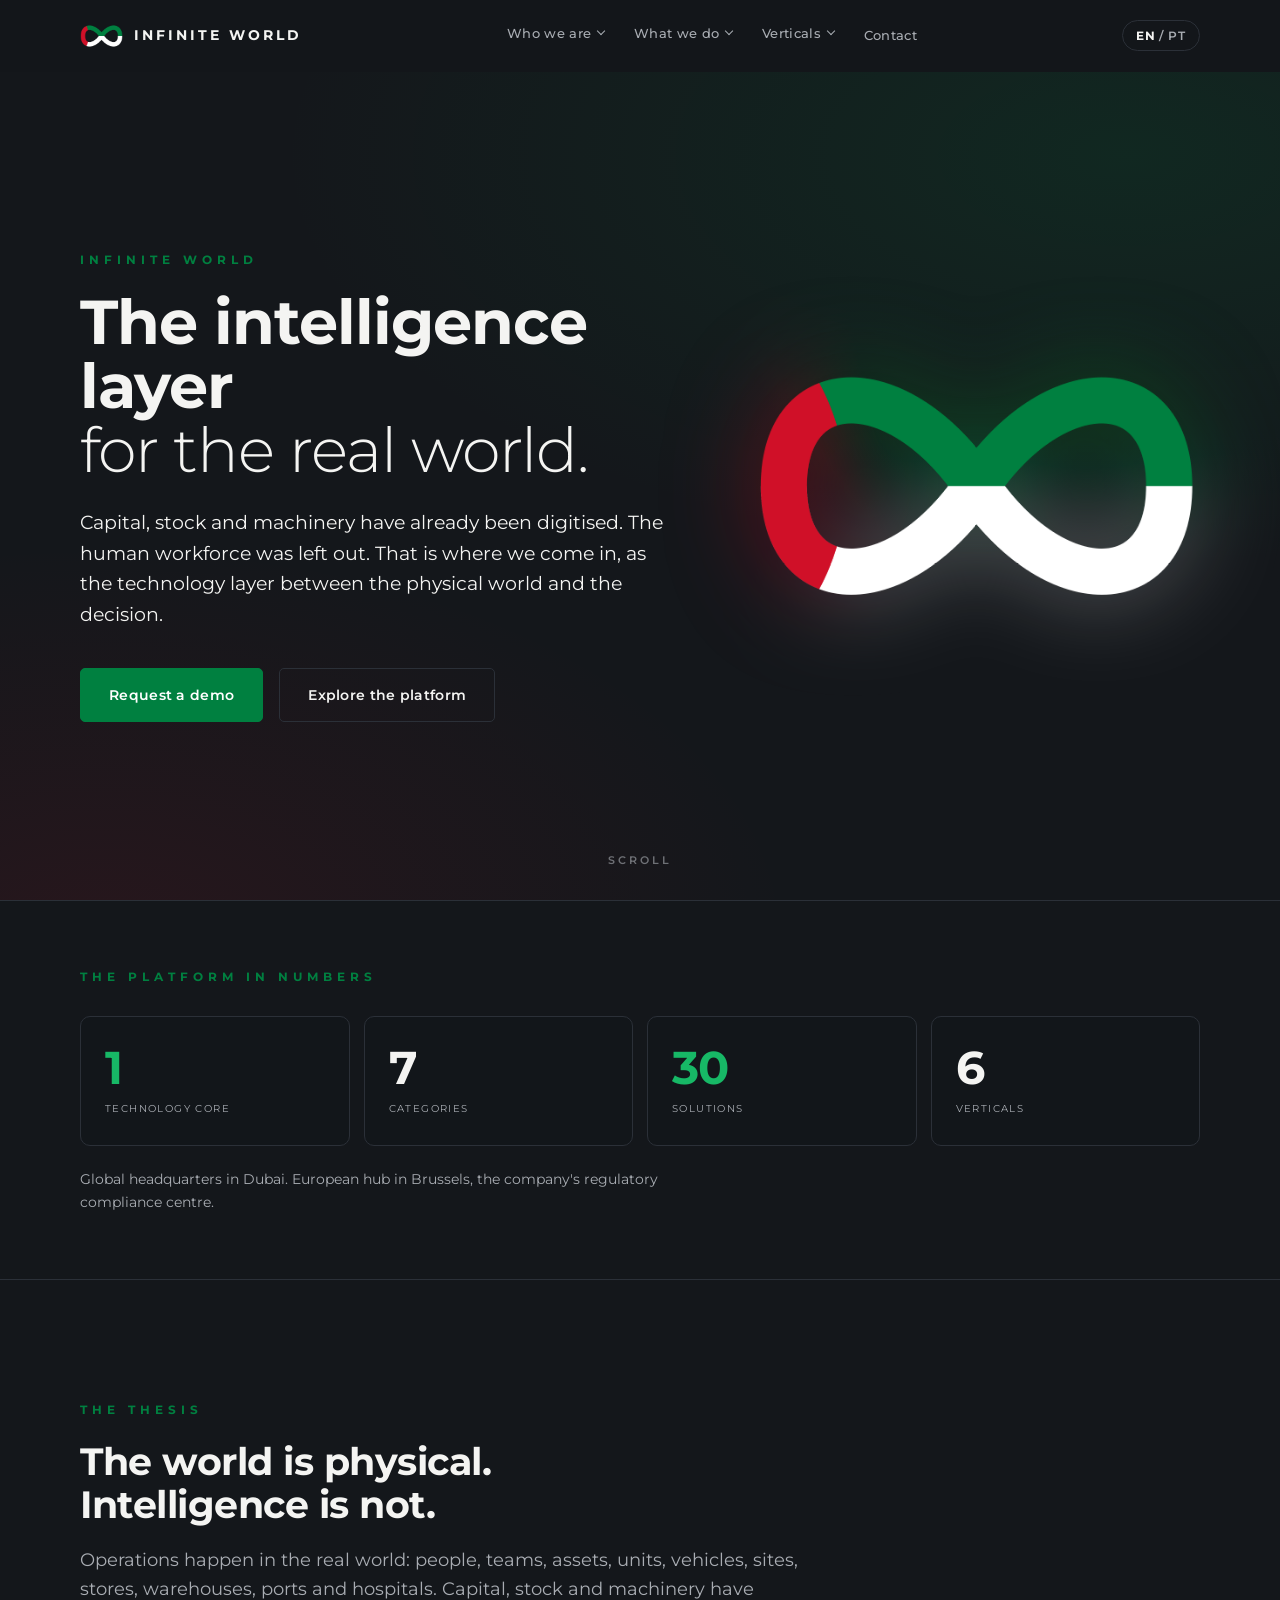
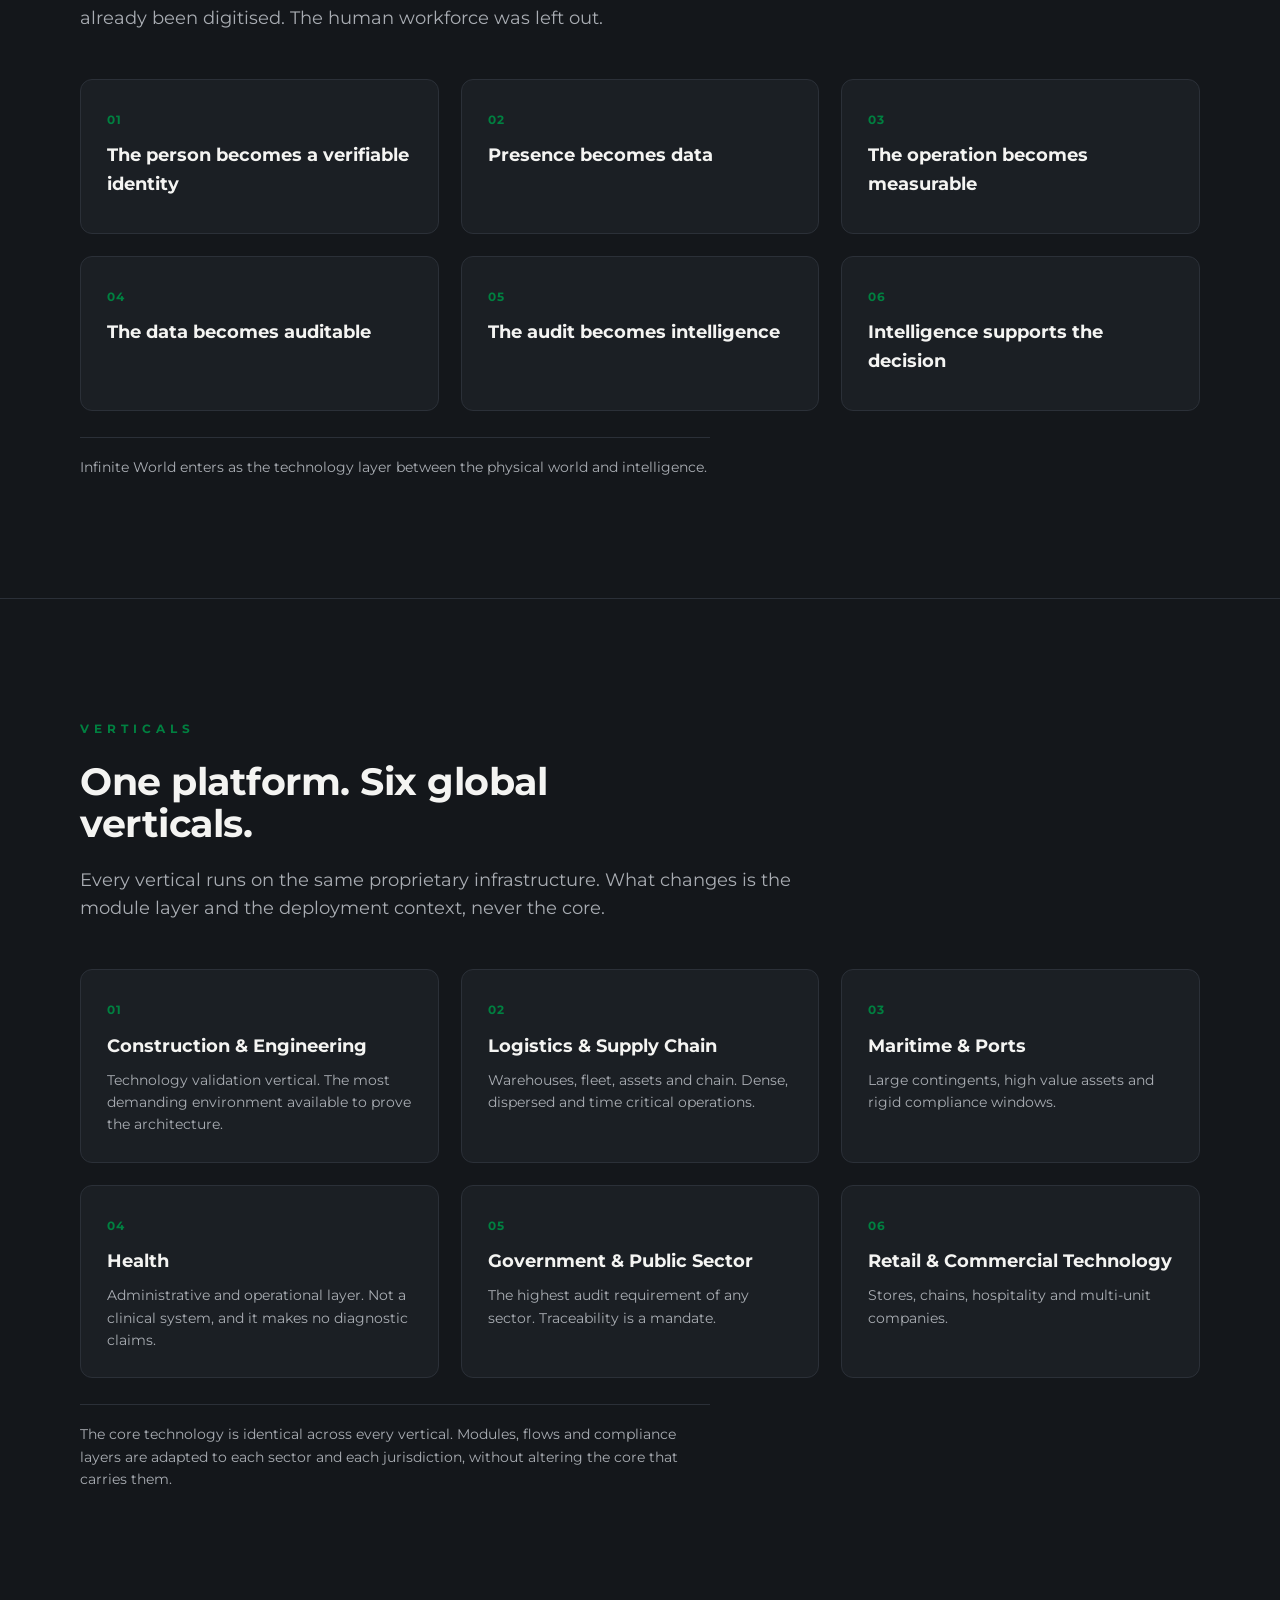
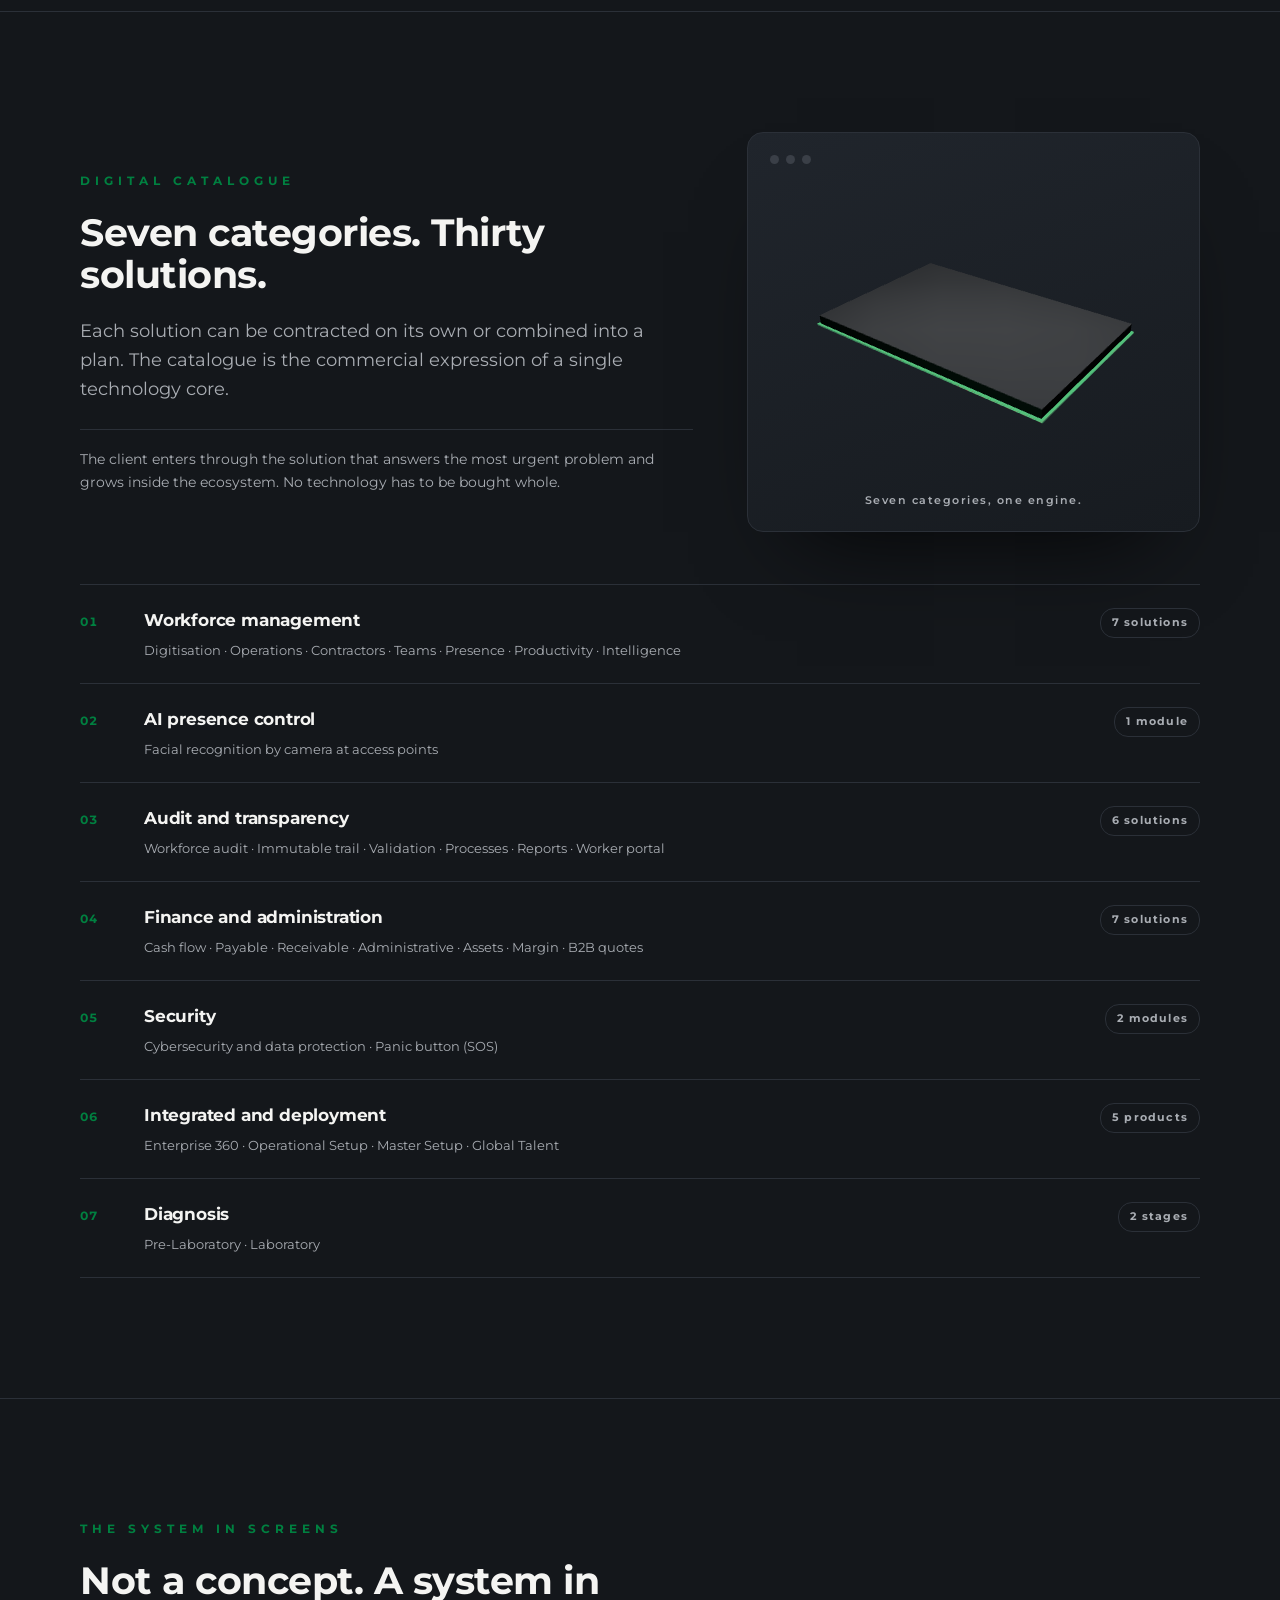
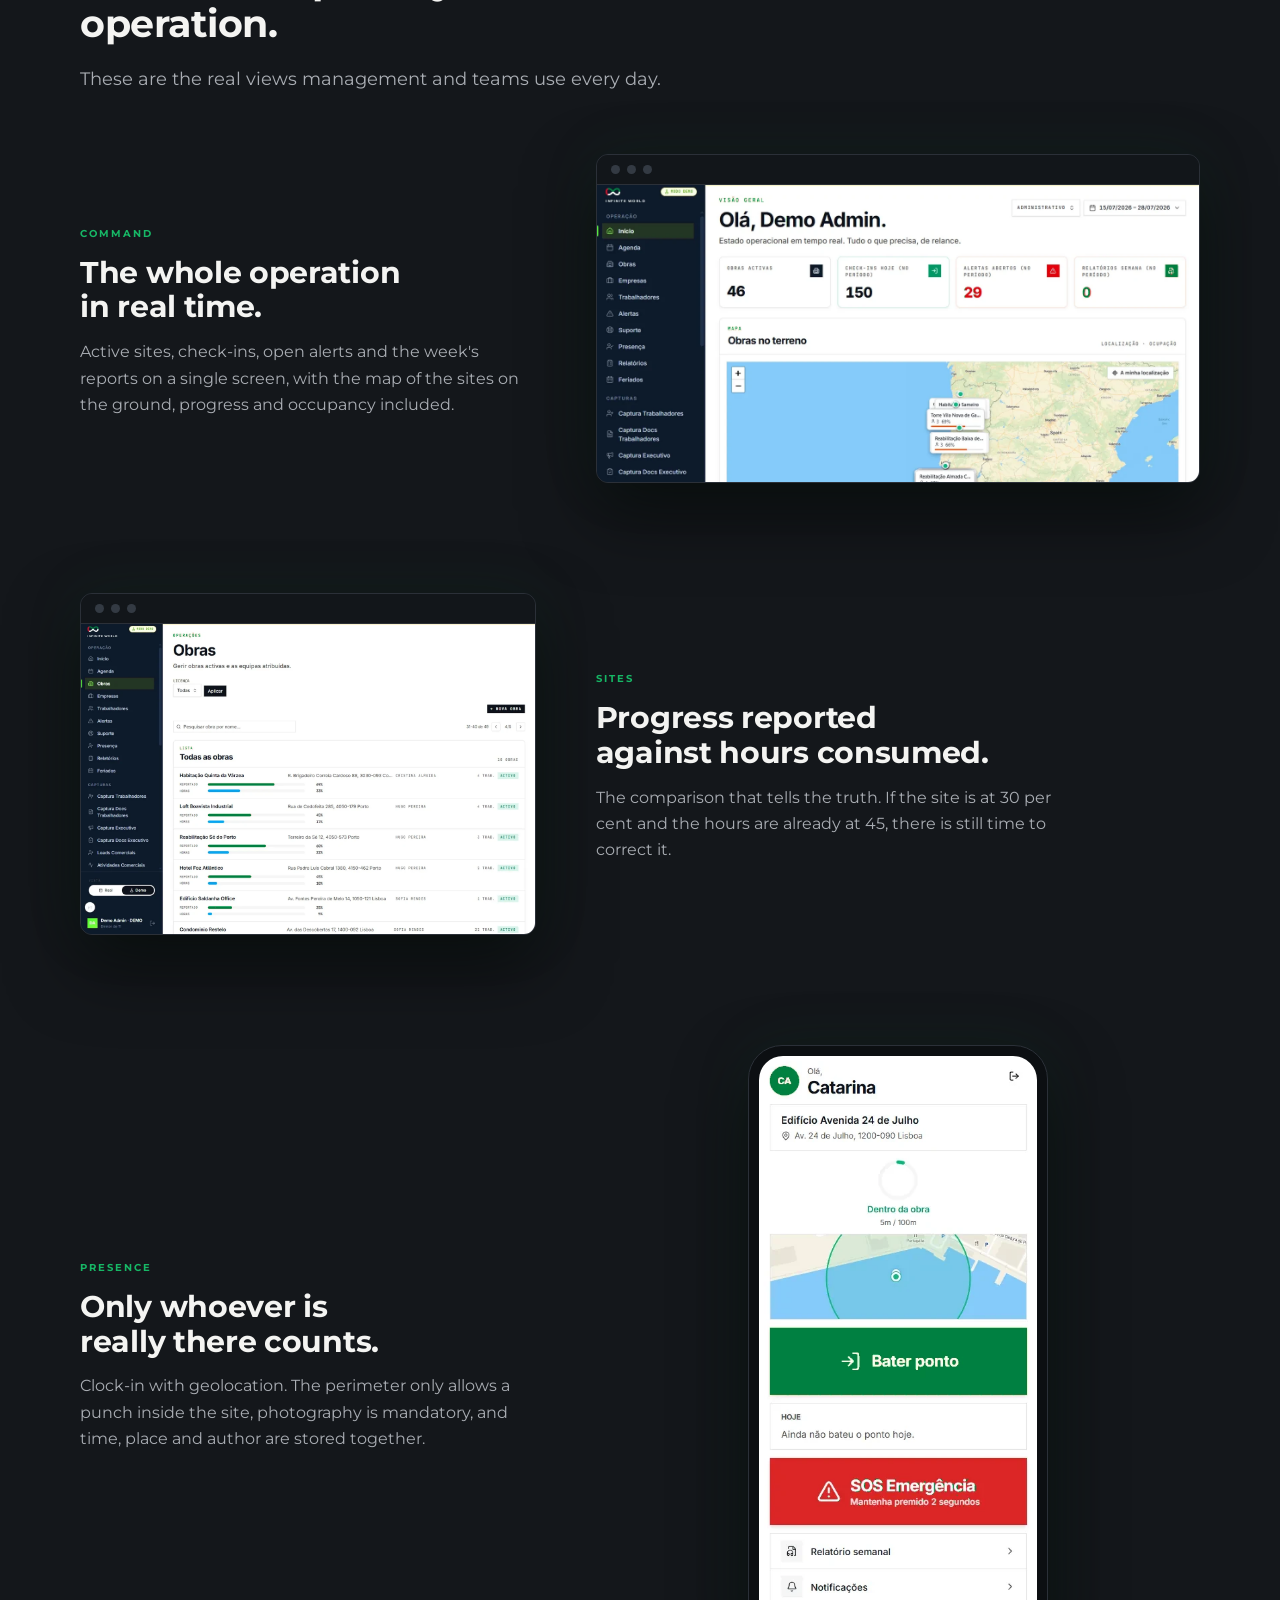
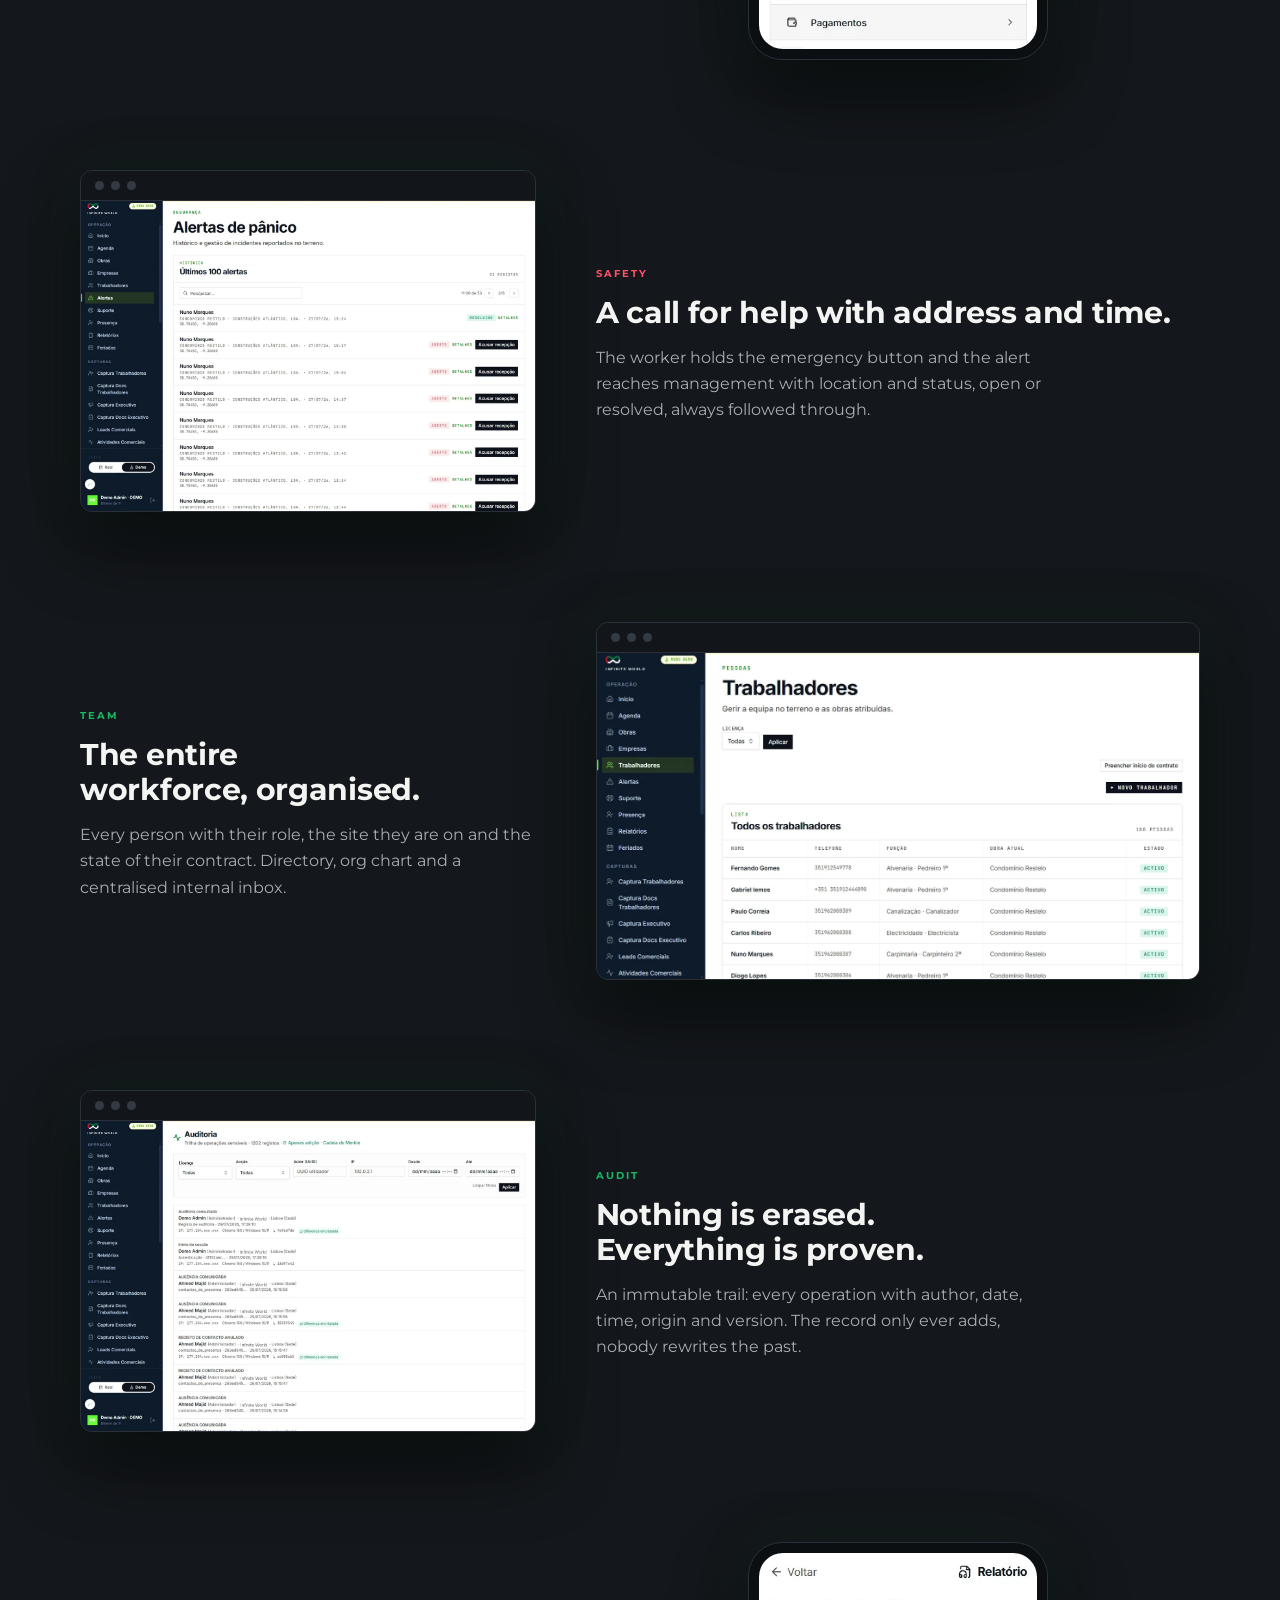
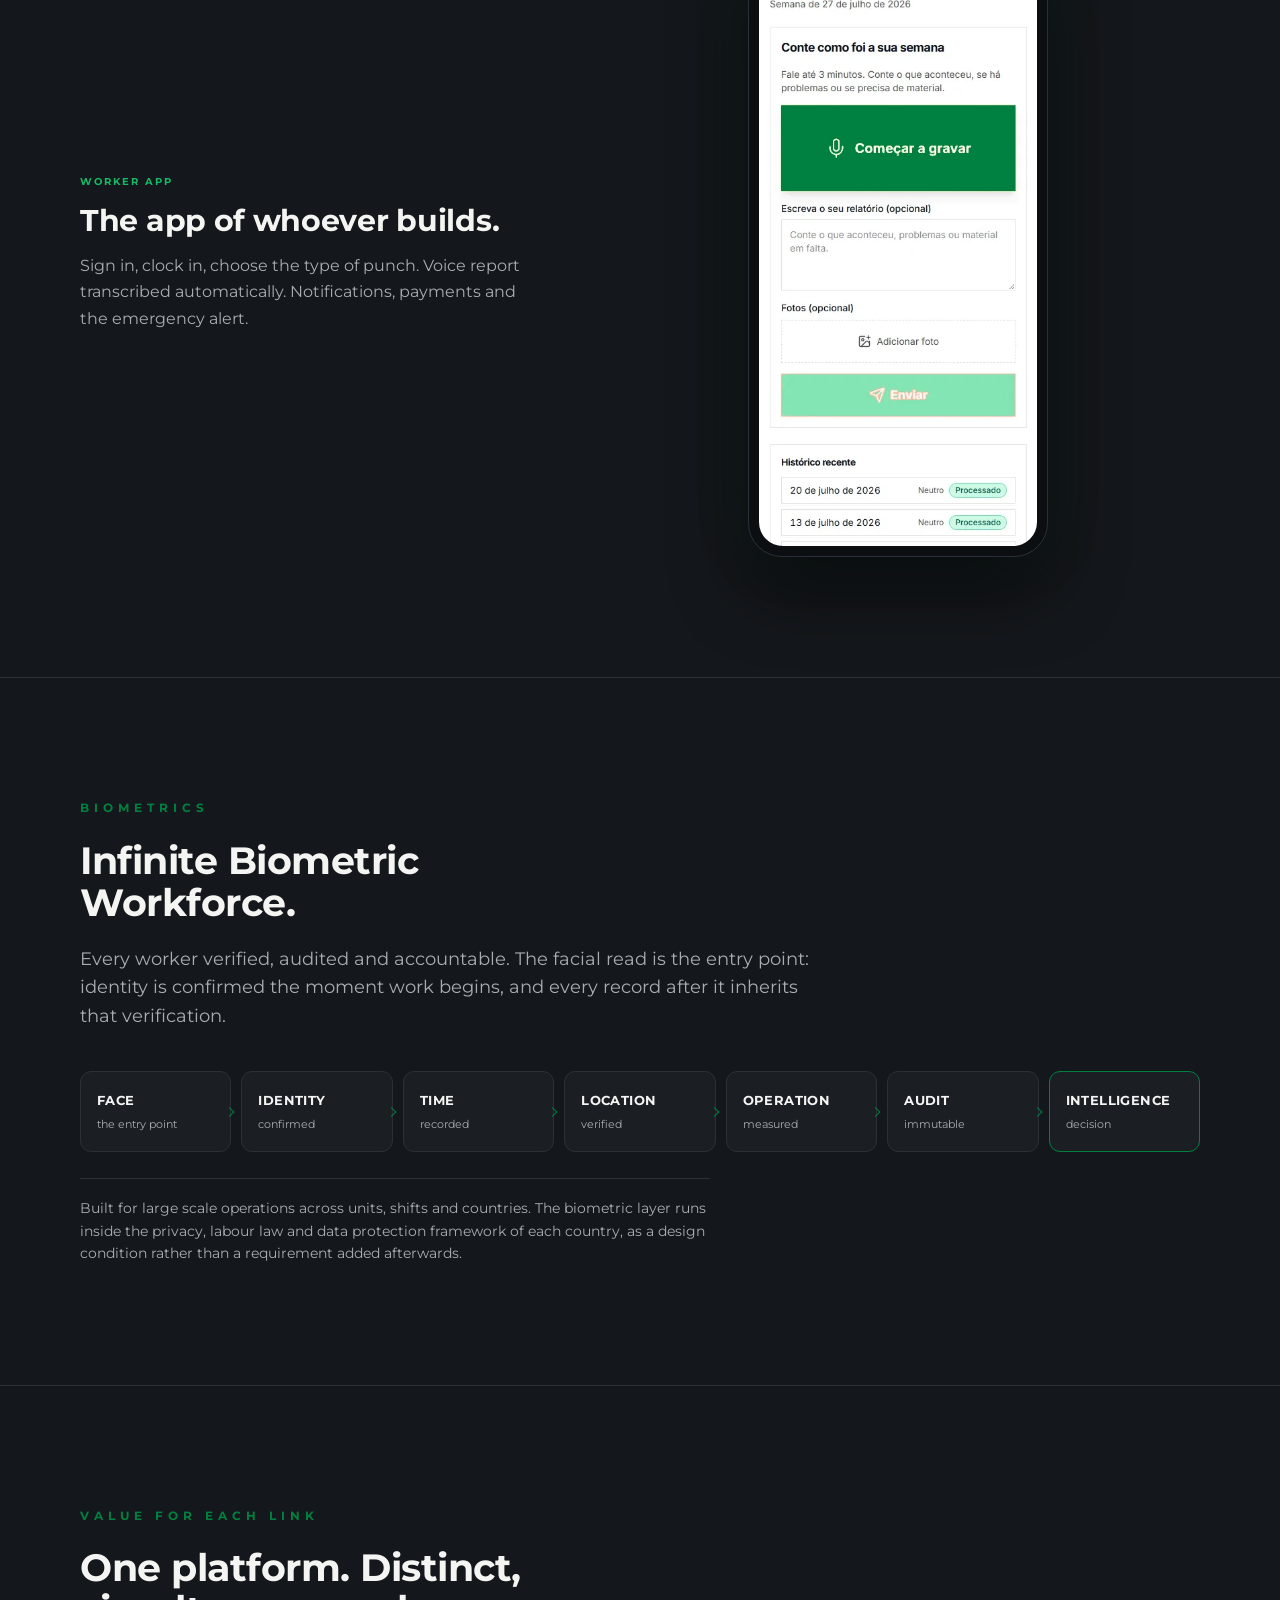
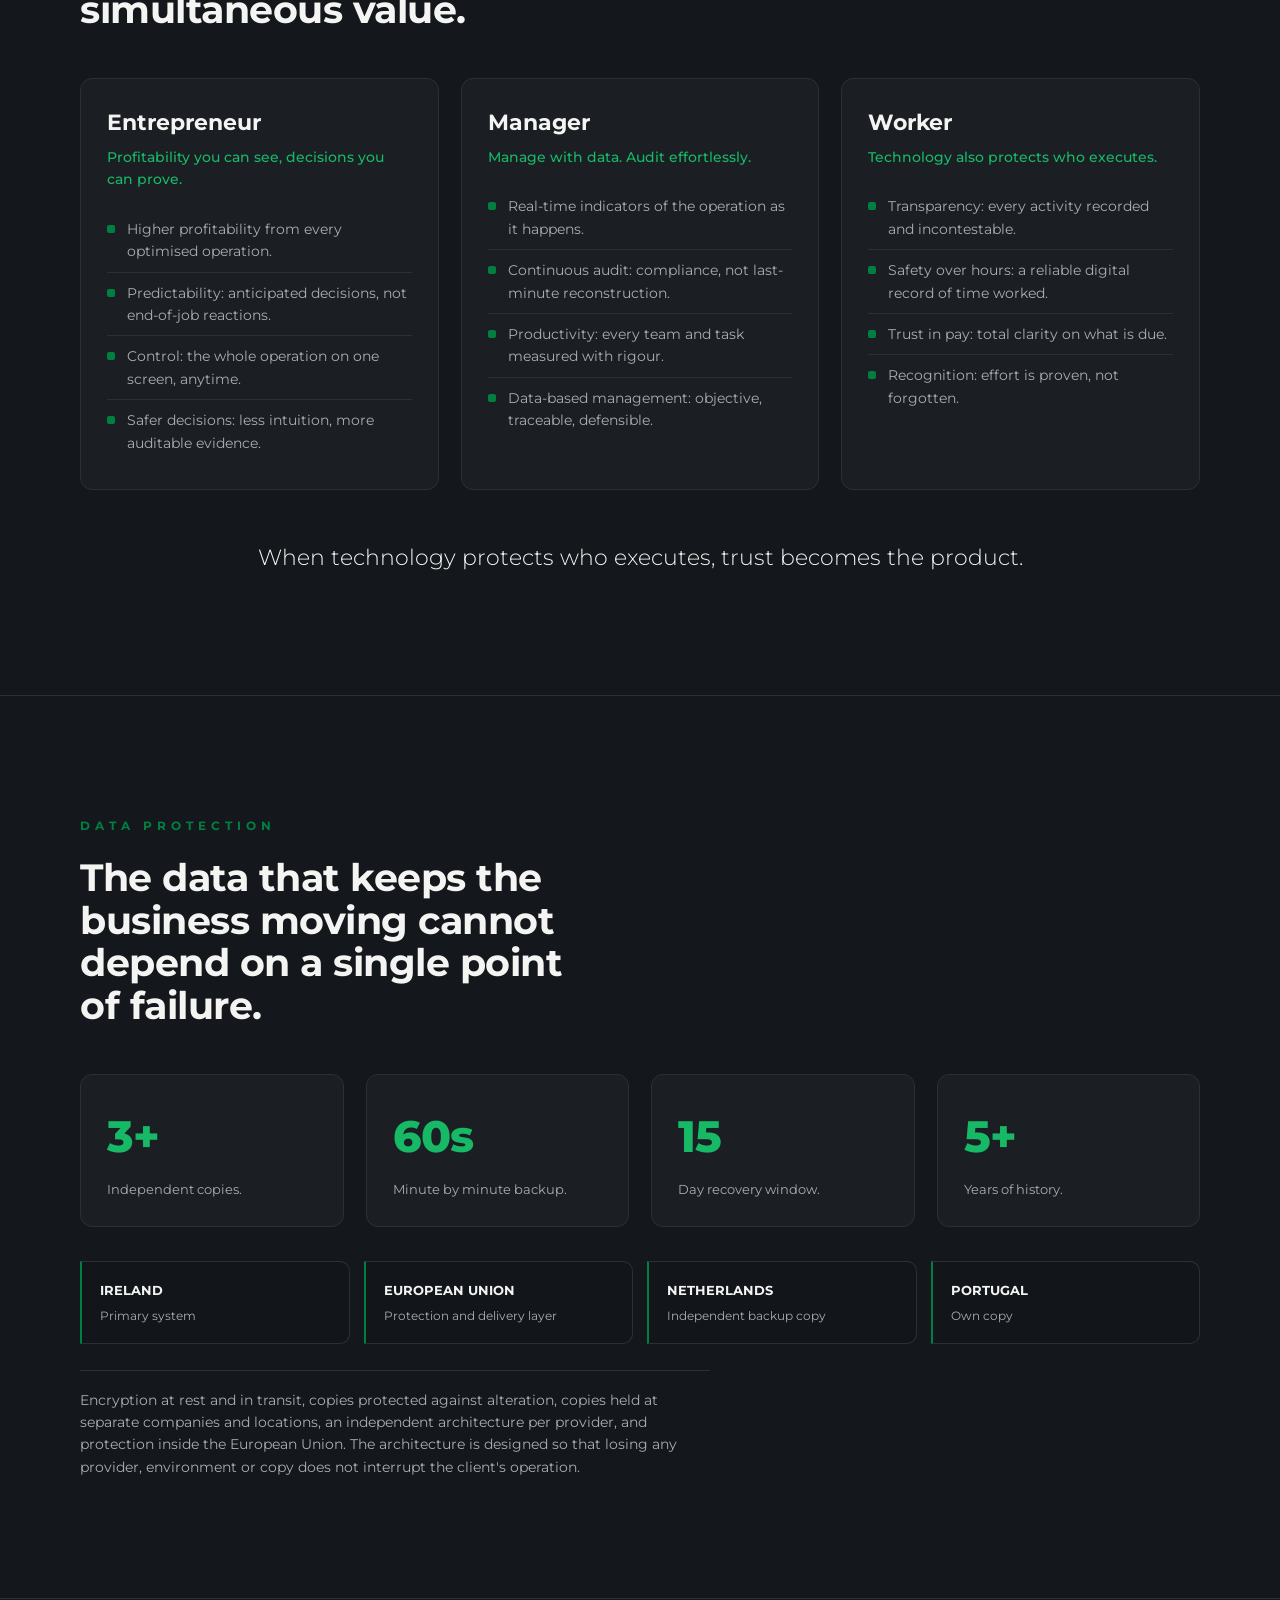
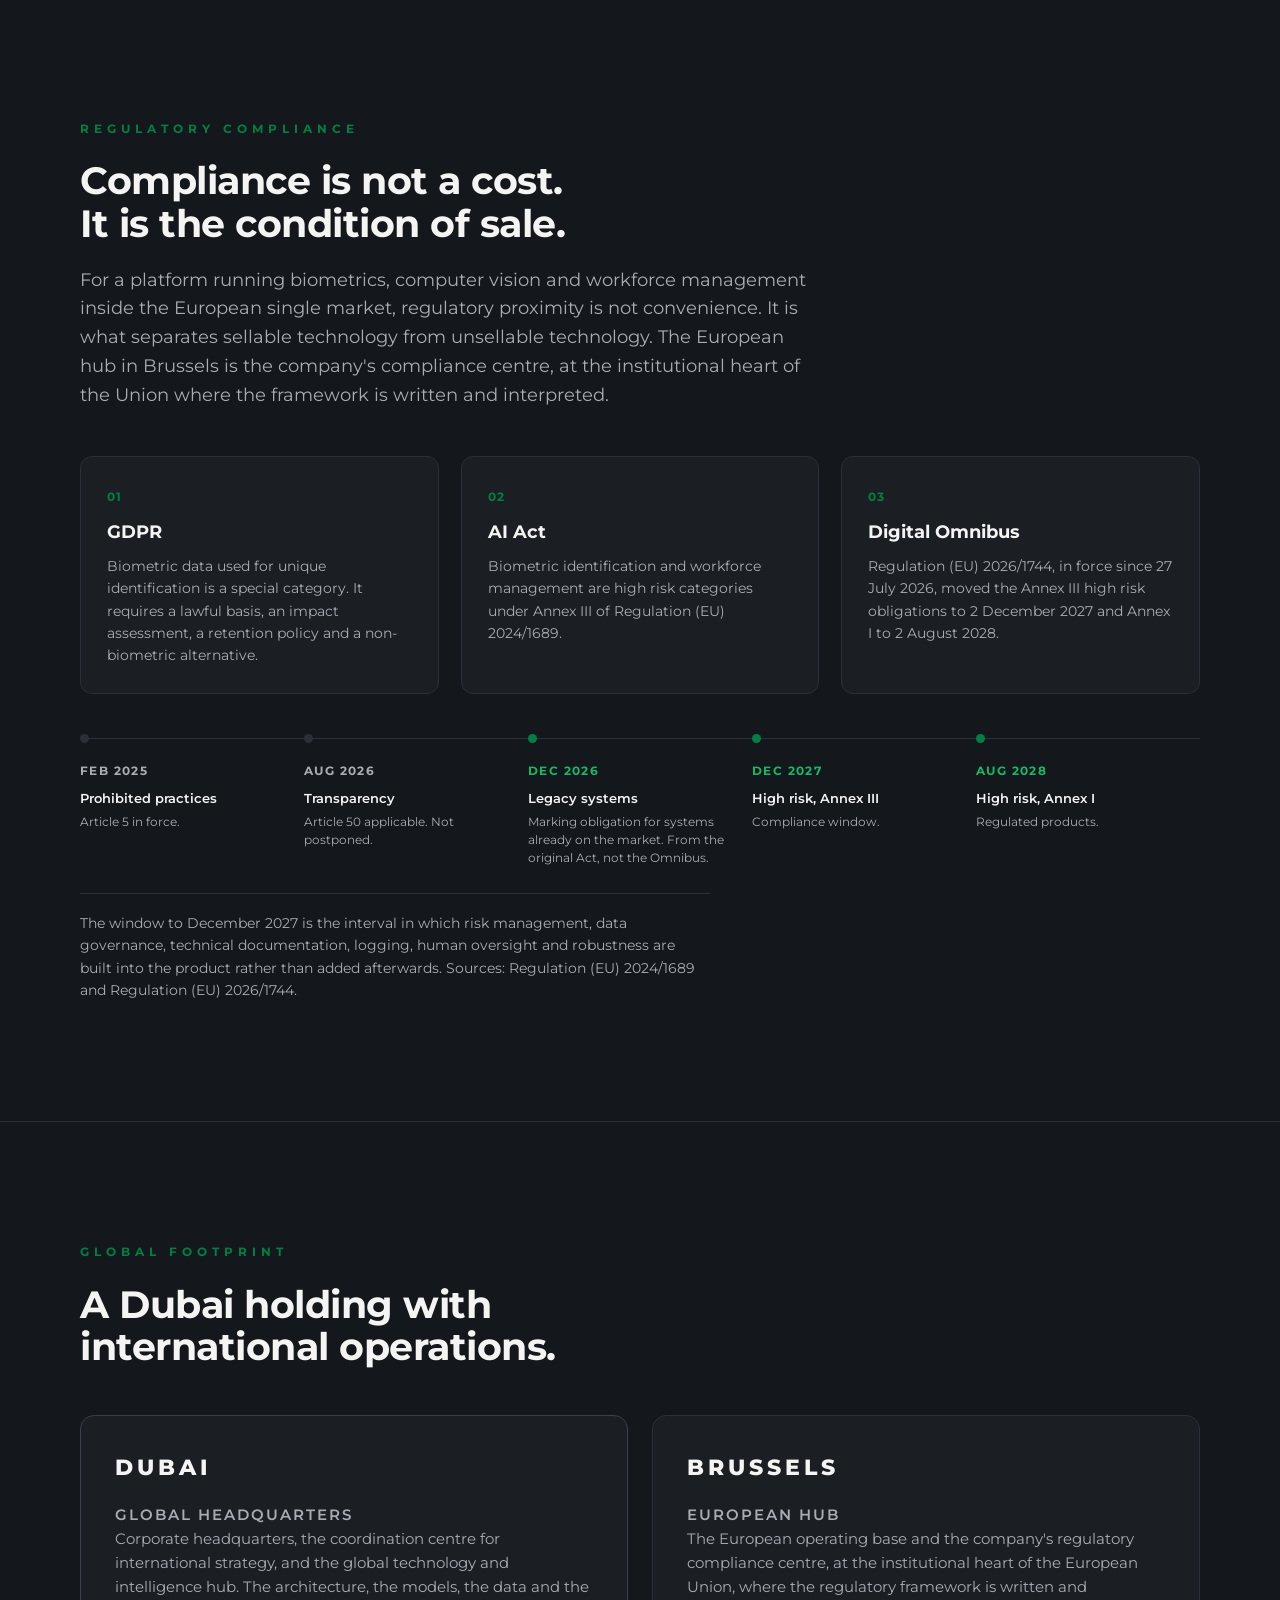
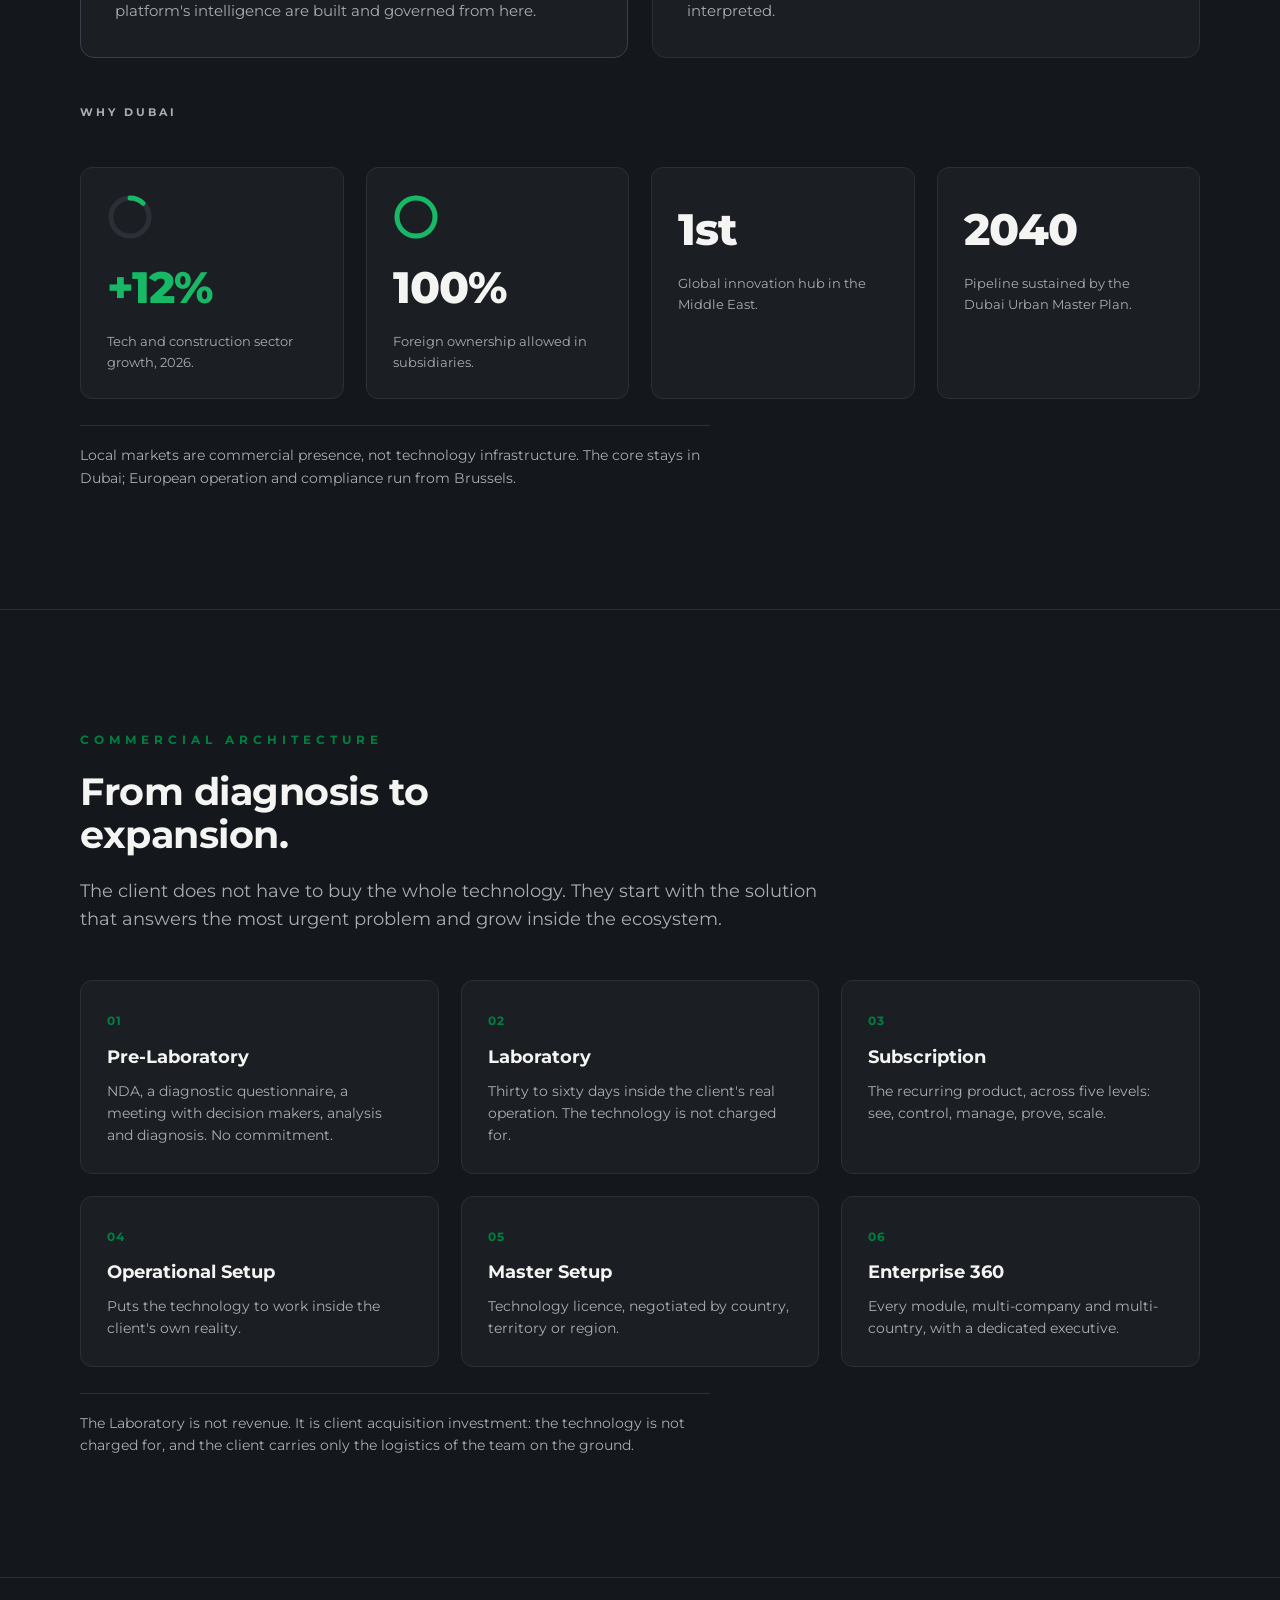
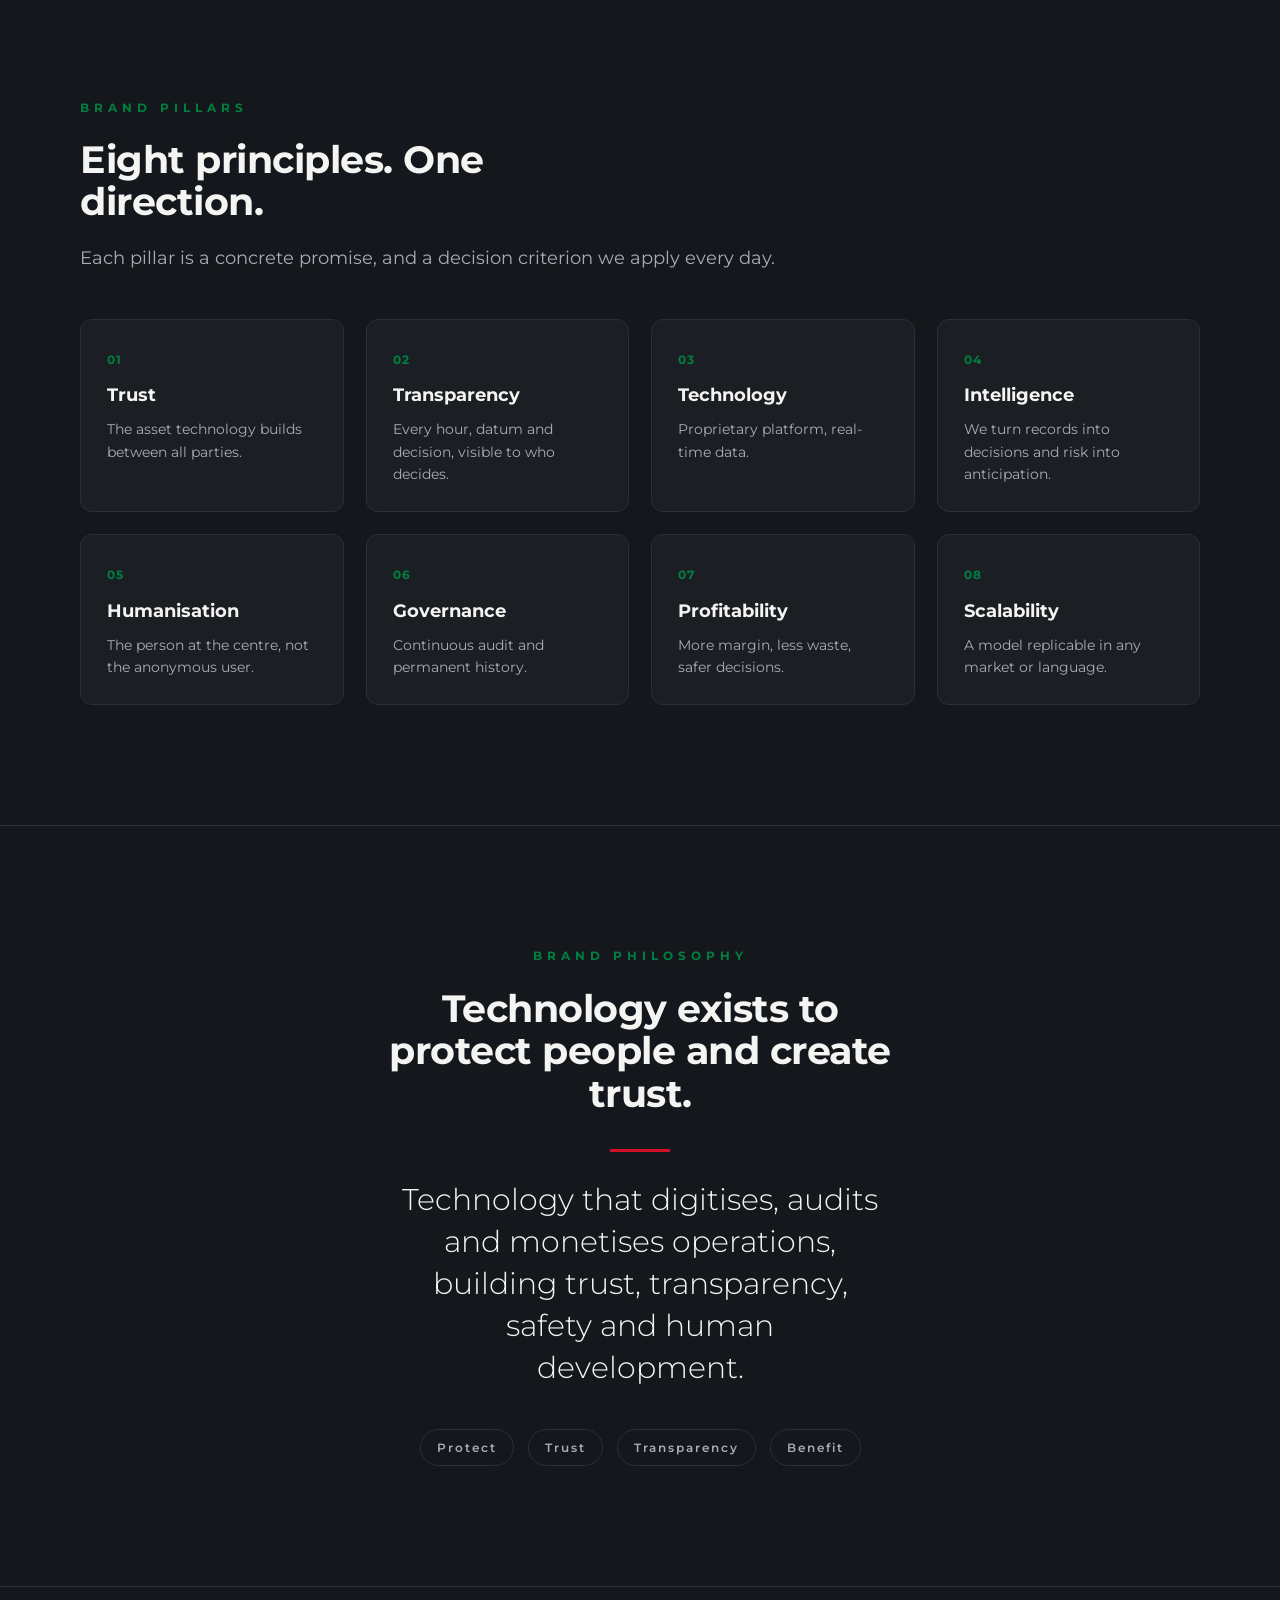
==== commit e6d54fdc: "refactor: catalogue replaces capabilities, Dubai folds into the footprint Two sections were saying s" ====
--- a/index.html
+++ b/index.html
@@ -58,7 +58,7 @@
               <a class="mega-link" href="#pillars"><b data-i18n="mn_pill_t">Brand pillars</b><span data-i18n="mn_pill_d">Eight principles behind every decision.</span></a>
                 </div>
                 <div class="mega-col">
-              <a class="mega-link" href="#dubai"><b data-i18n="mn_dub_t">Global headquarters</b><span data-i18n="mn_dub_d">Dubai, where we operate the world from.</span></a>
+              <a class="mega-link" href="#group"><b data-i18n="mn_dub_t">Global headquarters</b><span data-i18n="mn_dub_d">Dubai, where we operate the world from.</span></a>
               <a class="mega-link" href="#trust"><b data-i18n="mn_trust_t">Data protection</b><span data-i18n="mn_trust_d">Redundancy, recovery and protection inside the EU.</span></a>
               <a class="mega-link" href="#compliance"><b data-i18n="mn_cmp_t">Compliance</b><span data-i18n="mn_cmp_d">GDPR, AI Act and the European hub in Brussels.</span></a>
               <a class="mega-link" href="#group"><b data-i18n="mn_group_t">The group</b><span data-i18n="mn_group_d">Infinite World and the operations it runs.</span></a>
@@ -321,56 +321,17 @@
       <section id="platform" class="section band">
         <div class="container platform-grid">
           <div class="platform-copy">
-            <p class="eyebrow" data-i18n="plat_eyebrow">THE PLATFORM</p>
-            <h2 data-i18n="plat_h2">One engine. Many capabilities.</h2>
+            <p class="eyebrow" data-i18n="plat_eyebrow">DIGITAL CATALOGUE</p>
+            <h2 data-i18n="plat_h2">Seven categories. Thirty solutions.</h2>
             <p class="lead" data-i18n="plat_lead">
-              Each capability solves a pain on its own, and all share the same
-              living database. It's the integration, not the isolated piece,
-              that creates the advantage.
+              Each solution can be contracted on its own or combined into a
+              plan. The catalogue is the commercial expression of a single
+              technology core.
             </p>
-            <div class="grid grid-3 caps">
-              <div class="cap">
-                <h4 data-i18n="plat_c1_t">Operational Intelligence</h4>
-                <p data-i18n="plat_c1_d">
-                  The state of the operation in real time, not in next month's
-                  report.
-                </p>
-              </div>
-              <div class="cap">
-                <h4 data-i18n="plat_c2_t">Digital Audit</h4>
-                <p data-i18n="plat_c2_d">
-                  An immutable trail. Every action with author, date, time and
-                  version.
-                </p>
-              </div>
-              <div class="cap">
-                <h4 data-i18n="plat_c3_t">Process Digitisation</h4>
-                <p data-i18n="plat_c3_d">
-                  From scattered paper to a traceable end-to-end digital flow.
-                </p>
-              </div>
-              <div class="cap">
-                <h4 data-i18n="plat_c4_t">Workforce Management</h4>
-                <p data-i18n="plat_c4_d">
-                  Records, productivity and team allocation, with precision.
-                </p>
-              </div>
-              <div class="cap">
-                <h4 data-i18n="plat_c5_t">Business Intelligence</h4>
-                <p data-i18n="plat_c5_d">
-                  Executive indicators that guide leadership decisions.
-                </p>
-              </div>
-              <div class="cap">
-                <h4 data-i18n="plat_c6_t">Analytics</h4>
-                <p data-i18n="plat_c6_d">
-                  Anomaly detection and risk anticipation from live data.
-                </p>
-              </div>
-            </div>
             <p class="note" data-i18n="plat_note">
-              Delivered as SaaS, it scales globally, updates continuously and
-              runs in multiple languages. No install, no disruption.
+              The client enters through the solution that answers the most
+              urgent problem and grows inside the ecosystem. No technology has
+              to be bought whole.
             </p>
           </div>
           <aside class="panel" aria-hidden="true">
@@ -378,13 +339,73 @@
             <div class="engine" id="engine">
               <div class="engine-fallback">
                 <i></i><i class="g"></i><i></i><i class="r"></i><i></i
-                ><i class="g"></i>
+                ><i class="g"></i><i></i>
               </div>
             </div>
             <p class="engine-cap" data-i18n="engine_cap">
-              Six capabilities, one engine.
+              Seven categories, one engine.
             </p>
           </aside>
+        </div>
+        <div class="container">
+          <div class="catalogue">
+            <article class="cat-row">
+              <span class="cat-n">01</span>
+              <div class="cat-body">
+                <h3 data-i18n="cat_1_t">Workforce management</h3>
+                <p data-i18n="cat_1_i">Digitisation &middot; Operations &middot; Contractors &middot; Teams &middot; Presence &middot; Productivity &middot; Intelligence</p>
+              </div>
+              <span class="cat-count" data-i18n="cat_1_c">7 solutions</span>
+            </article>
+            <article class="cat-row">
+              <span class="cat-n">02</span>
+              <div class="cat-body">
+                <h3 data-i18n="cat_2_t">AI presence control</h3>
+                <p data-i18n="cat_2_i">Facial recognition by camera at access points</p>
+              </div>
+              <span class="cat-count" data-i18n="cat_2_c">1 module</span>
+            </article>
+            <article class="cat-row">
+              <span class="cat-n">03</span>
+              <div class="cat-body">
+                <h3 data-i18n="cat_3_t">Audit and transparency</h3>
+                <p data-i18n="cat_3_i">Workforce audit &middot; Immutable trail &middot; Validation &middot; Processes &middot; Reports &middot; Worker portal</p>
+              </div>
+              <span class="cat-count" data-i18n="cat_3_c">6 solutions</span>
+            </article>
+            <article class="cat-row">
+              <span class="cat-n">04</span>
+              <div class="cat-body">
+                <h3 data-i18n="cat_4_t">Finance and administration</h3>
+                <p data-i18n="cat_4_i">Cash flow &middot; Payable &middot; Receivable &middot; Administrative &middot; Assets &middot; Margin &middot; B2B quotes</p>
+              </div>
+              <span class="cat-count" data-i18n="cat_4_c">7 solutions</span>
+            </article>
+            <article class="cat-row">
+              <span class="cat-n">05</span>
+              <div class="cat-body">
+                <h3 data-i18n="cat_5_t">Security</h3>
+                <p data-i18n="cat_5_i">Cybersecurity and data protection &middot; Panic button (SOS)</p>
+              </div>
+              <span class="cat-count" data-i18n="cat_5_c">2 modules</span>
+            </article>
+            <article class="cat-row">
+              <span class="cat-n">06</span>
+              <div class="cat-body">
+                <h3 data-i18n="cat_6_t">Integrated and deployment</h3>
+                <p data-i18n="cat_6_i">Enterprise 360 &middot; Operational Setup &middot; Master Setup &middot; Global Talent</p>
+              </div>
+              <span class="cat-count" data-i18n="cat_6_c">5 products</span>
+            </article>
+            <article class="cat-row">
+              <span class="cat-n">07</span>
+              <div class="cat-body">
+                <h3 data-i18n="cat_7_t">Diagnosis</h3>
+                <p data-i18n="cat_7_i">Pre-Laboratory &middot; Laboratory</p>
+              </div>
+              <span class="cat-count" data-i18n="cat_7_c">2 stages</span>
+            </article>
+          </div>
         </div>
       </section>
 
@@ -821,6 +842,33 @@
                 interpreted.
               </p>
             </article>
+          </div>
+          <p class="tier-label" data-i18n="grp_why">WHY DUBAI</p>
+          <div class="grid grid-4 figures">
+            <div class="figure">
+              <div class="fn g">+12%</div>
+              <p data-i18n="dub_f1">
+                Tech and construction sector growth &middot; 2026.
+              </p>
+            </div>
+            <div class="figure">
+              <div class="fn">100%</div>
+              <p data-i18n="dub_f2">
+                Foreign ownership allowed in subsidiaries.
+              </p>
+            </div>
+            <div class="figure">
+              <div class="fn">1st</div>
+              <p data-i18n="dub_f3">
+                Global innovation hub in the Middle East.
+              </p>
+            </div>
+            <div class="figure">
+              <div class="fn">2040</div>
+              <p data-i18n="dub_f4">
+                Pipeline sustained by the Dubai Urban Master Plan.
+              </p>
+            </div>
           </div>
           <p class="note" data-i18n="grp_note">
             Local markets are commercial presence, not technology
@@ -962,48 +1010,6 @@
             ><span data-i18n="phil_v2">Trust</span
             ><span data-i18n="phil_v3">Transparency</span
             ><span data-i18n="phil_v4">Benefit</span>
-          </div>
-        </div>
-      </section>
-
-      <!-- DUBAI -->
-      <section id="dubai" class="section band">
-        <div class="container">
-          <p class="eyebrow" data-i18n="dub_eyebrow">GLOBAL HEADQUARTERS</p>
-          <h2 data-i18n="dub_h2">
-            Dubai. The epicentre from which we operate the world.
-          </h2>
-          <p class="lead" data-i18n="dub_lead">
-            We chose Dubai for being one of the most dynamic technology markets
-            on the planet. Openness to international capital, ambition of scale,
-            and a project pipeline that demands exactly the instrumentation we
-            build.
-          </p>
-          <div class="grid grid-4 figures">
-            <div class="figure">
-              <div class="fn g">+12%</div>
-              <p data-i18n="dub_f1">
-                Tech and construction sector growth &middot; 2026.
-              </p>
-            </div>
-            <div class="figure">
-              <div class="fn">100%</div>
-              <p data-i18n="dub_f2">
-                Foreign ownership allowed in subsidiaries.
-              </p>
-            </div>
-            <div class="figure">
-              <div class="fn">1st</div>
-              <p data-i18n="dub_f3">
-                Global innovation hub in the Middle East.
-              </p>
-            </div>
-            <div class="figure">
-              <div class="fn">2040</div>
-              <p data-i18n="dub_f4">
-                Pipeline sustained by the Dubai Urban Master Plan.
-              </p>
-            </div>
           </div>
         </div>
       </section>
--- a/styles.css
+++ b/styles.css
@@ -1783,3 +1783,60 @@
     padding-right: 0;
   }
 }
+
+/* ---------- CATALOGUE: seven categories on one rule ---------- */
+.catalogue {
+  margin-top: 52px;
+  border-top: 1px solid var(--line);
+}
+.cat-row {
+  display: grid;
+  grid-template-columns: 46px 1fr auto;
+  gap: 18px;
+  align-items: baseline;
+  padding: 22px 0;
+  border-bottom: 1px solid var(--line);
+}
+.cat-n {
+  font-size: 12px;
+  font-weight: 700;
+  color: var(--green);
+  letter-spacing: 1px;
+  font-variant-numeric: tabular-nums;
+}
+.cat-body h3 {
+  font-size: 17px;
+  font-weight: 700;
+  letter-spacing: -0.2px;
+}
+.cat-body p {
+  margin-top: 6px;
+  font-size: 13px;
+  line-height: 1.6;
+  color: var(--muted);
+}
+.cat-count {
+  font-size: 11px;
+  letter-spacing: 1.2px;
+  font-weight: 700;
+  color: var(--muted);
+  white-space: nowrap;
+  border: 1px solid var(--line);
+  border-radius: 14px;
+  padding: 5px 11px;
+}
+#group .tier-label {
+  margin-top: 46px;
+}
+
+@media (max-width: 640px) {
+  .cat-row {
+    grid-template-columns: 34px 1fr;
+    gap: 12px;
+  }
+  .cat-count {
+    grid-column: 2;
+    justify-self: start;
+    margin-top: 10px;
+  }
+}
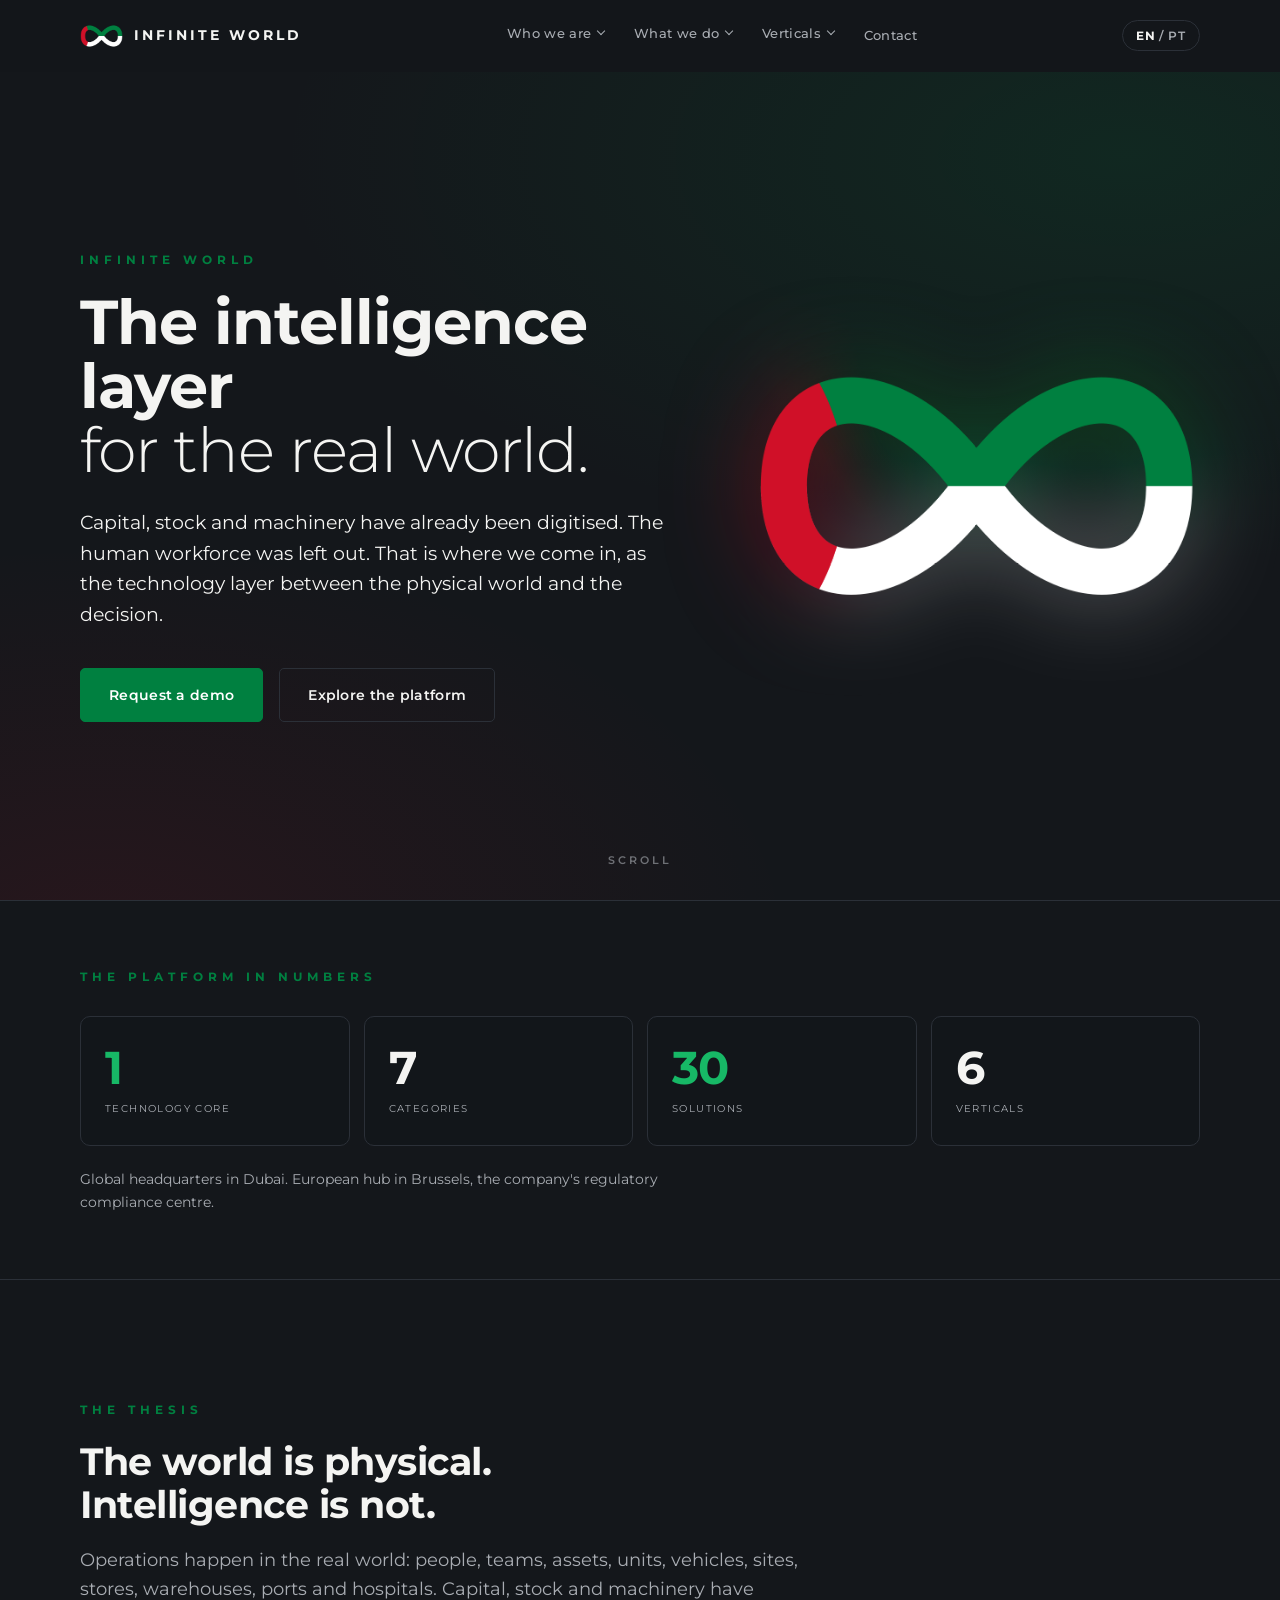
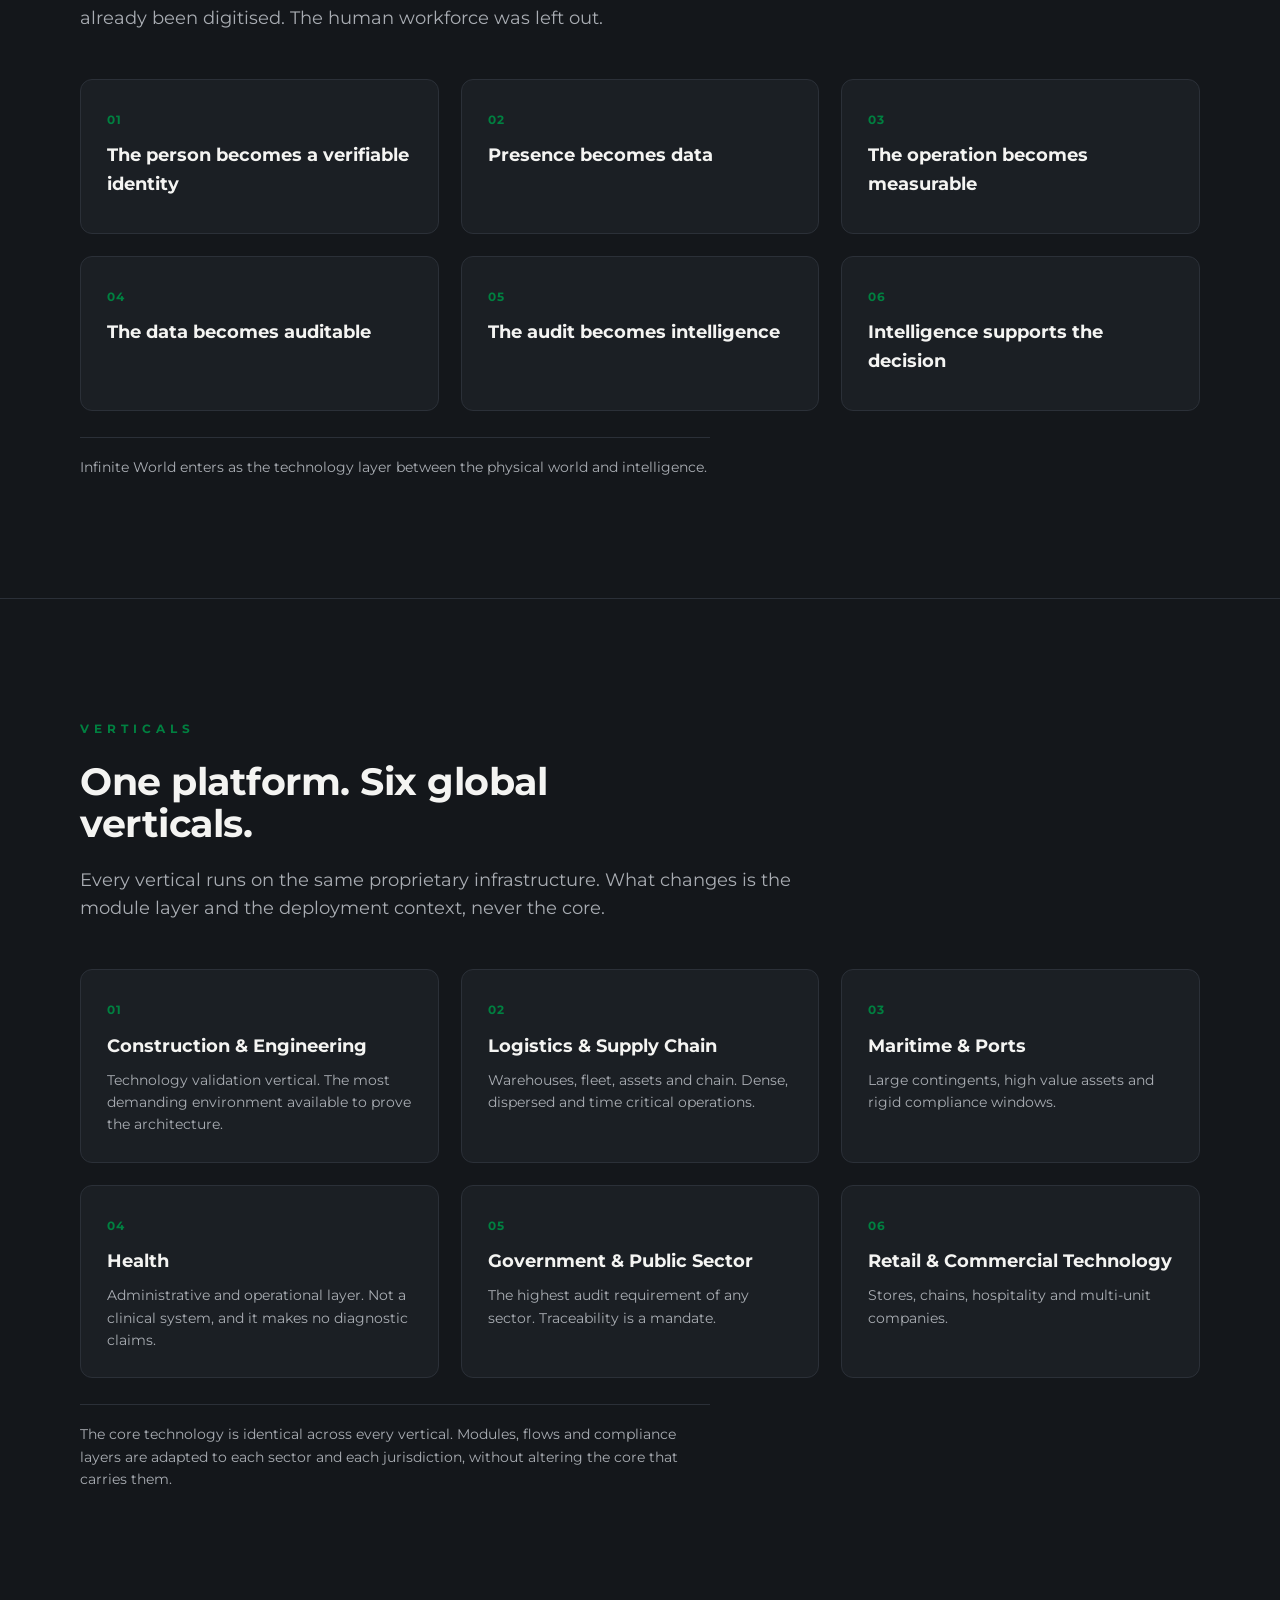
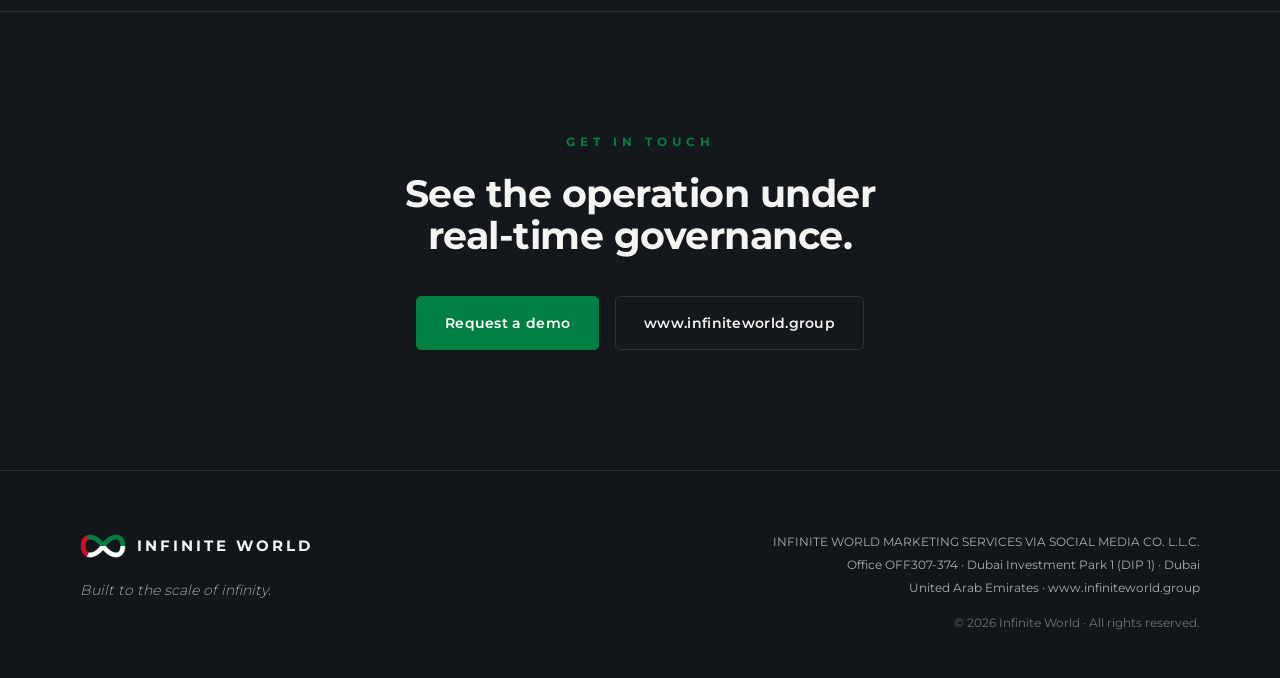
==== commit 13422931: "refactor: split the single page into four Fifteen sections on one page was too much to ask of a read" ====
--- a/index.html
+++ b/index.html
@@ -3,19 +3,10 @@
   <head>
     <meta charset="utf-8" />
     <meta name="viewport" content="width=device-width, initial-scale=1" />
-    <title>Infinite World | The Intelligence Layer for the Real World</title>
-    <meta
-      name="description"
-      content="Infinite World is a global technology company. One technology core, seven categories, thirty solutions and six verticals. Headquarters in Dubai, European hub in Brussels."
-    />
-    <meta
-      property="og:title"
-      content="Infinite World | The Intelligence Layer for the Real World"
-    />
-    <meta
-      property="og:description"
-      content="One technology core, seven categories, thirty solutions, six verticals. Headquarters in Dubai, European hub in Brussels."
-    />
+    <title data-i18n="pt_home">Infinite World | The Intelligence Layer for the Real World</title>
+    <meta name="description" data-i18n-content="pd_home" content="One technology core, seven categories, thirty solutions and six verticals. Headquarters in Dubai, European hub in Brussels." />
+    <meta property="og:title" content="Infinite World | The Intelligence Layer for the Real World" />
+    <meta property="og:description" content="One technology core, seven categories, thirty solutions and six verticals. Headquarters in Dubai, European hub in Brussels." />
     <meta property="og:type" content="website" />
     <link rel="icon" type="image/png" href="assets/favicon-256.png" />
     <link
@@ -54,17 +45,17 @@
               <div class="mega-cols">
                 <div class="mega-col">
               <a class="mega-link" href="#company"><b data-i18n="mn_diff_t">The difference</b><span data-i18n="mn_diff_d">From contract to payment, inside one system.</span></a>
-              <a class="mega-link" href="#philosophy"><b data-i18n="mn_phil_t">Brand philosophy</b><span data-i18n="mn_phil_d">Why we exist and what we stand for.</span></a>
-              <a class="mega-link" href="#pillars"><b data-i18n="mn_pill_t">Brand pillars</b><span data-i18n="mn_pill_d">Eight principles behind every decision.</span></a>
+              <a class="mega-link" href="company.html#philosophy"><b data-i18n="mn_phil_t">Brand philosophy</b><span data-i18n="mn_phil_d">Why we exist and what we stand for.</span></a>
+              <a class="mega-link" href="company.html#pillars"><b data-i18n="mn_pill_t">Brand pillars</b><span data-i18n="mn_pill_d">Eight principles behind every decision.</span></a>
                 </div>
                 <div class="mega-col">
-              <a class="mega-link" href="#group"><b data-i18n="mn_dub_t">Global headquarters</b><span data-i18n="mn_dub_d">Dubai, where we operate the world from.</span></a>
-              <a class="mega-link" href="#trust"><b data-i18n="mn_trust_t">Data protection</b><span data-i18n="mn_trust_d">Redundancy, recovery and protection inside the EU.</span></a>
-              <a class="mega-link" href="#compliance"><b data-i18n="mn_cmp_t">Compliance</b><span data-i18n="mn_cmp_d">GDPR, AI Act and the European hub in Brussels.</span></a>
-              <a class="mega-link" href="#group"><b data-i18n="mn_group_t">The group</b><span data-i18n="mn_group_d">Infinite World and the operations it runs.</span></a>
+              <a class="mega-link" href="company.html#group"><b data-i18n="mn_dub_t">Global headquarters</b><span data-i18n="mn_dub_d">Dubai, where we operate the world from.</span></a>
+              <a class="mega-link" href="trust.html#trust"><b data-i18n="mn_trust_t">Data protection</b><span data-i18n="mn_trust_d">Redundancy, recovery and protection inside the EU.</span></a>
+              <a class="mega-link" href="trust.html#compliance"><b data-i18n="mn_cmp_t">Compliance</b><span data-i18n="mn_cmp_d">GDPR, AI Act and the European hub in Brussels.</span></a>
+              <a class="mega-link" href="company.html#group"><b data-i18n="mn_group_t">The group</b><span data-i18n="mn_group_d">Infinite World and the operations it runs.</span></a>
                 </div>
               </div>
-              <a class="mega-card" href="#group">
+              <a class="mega-card" href="company.html#group">
                 <span class="mega-card-art"><img class="mark" src="assets/IW-laco-transparente-escuro-4096.png" alt="" loading="lazy" /></span>
                 <span class="mega-card-cap" data-i18n="mn_card_who">One system. One group that executes.</span>
                 <span class="mega-card-cta" data-i18n="mn_card_who_cta">See the group</span>
@@ -86,15 +77,15 @@
             <div class="mega-inner">
               <div class="mega-cols">
                 <div class="mega-col wide">
-              <a class="mega-link" href="#platform"><b data-i18n="mn_plat_t">The platform</b><span data-i18n="mn_plat_d">One engine, six capabilities, one living database.</span></a>
-              <a class="mega-link" href="#screens"><b data-i18n="mn_scr_t">The system in screens</b><span data-i18n="mn_scr_d">The real product, not a mock-up.</span></a>
-              <a class="mega-link" href="#value"><b data-i18n="mn_val_t">Value for each link</b><span data-i18n="mn_val_d">What changes for who contracts, manages and executes.</span></a>
-              <a class="mega-link" href="#biometrics"><b data-i18n="mn_bio_t">Biometrics</b><span data-i18n="mn_bio_d">Identity verified at the moment work begins.</span></a>
-              <a class="mega-link" href="#commercial"><b data-i18n="mn_com_t">Commercial architecture</b><span data-i18n="mn_com_d">From diagnosis to expansion, without buying everything.</span></a>
+              <a class="mega-link" href="platform.html#platform"><b data-i18n="mn_plat_t">The platform</b><span data-i18n="mn_plat_d">One engine, six capabilities, one living database.</span></a>
+              <a class="mega-link" href="platform.html#screens"><b data-i18n="mn_scr_t">The system in screens</b><span data-i18n="mn_scr_d">The real product, not a mock-up.</span></a>
+              <a class="mega-link" href="platform.html#value"><b data-i18n="mn_val_t">Value for each link</b><span data-i18n="mn_val_d">What changes for who contracts, manages and executes.</span></a>
+              <a class="mega-link" href="platform.html#biometrics"><b data-i18n="mn_bio_t">Biometrics</b><span data-i18n="mn_bio_d">Identity verified at the moment work begins.</span></a>
+              <a class="mega-link" href="platform.html#commercial"><b data-i18n="mn_com_t">Commercial architecture</b><span data-i18n="mn_com_d">From diagnosis to expansion, without buying everything.</span></a>
               <a class="mega-link" href="#proof"><b data-i18n="mn_proof_t">The operation in numbers</b><span data-i18n="mn_proof_d">What the platform is running right now.</span></a>
                 </div>
               </div>
-              <a class="mega-card" href="#screens">
+              <a class="mega-card" href="platform.html#screens">
                 <span class="mega-card-art"><img src="assets/screens/desk-works.webp" alt="" loading="lazy" width="1200" height="750" /></span>
                 <span class="mega-card-cap" data-i18n="mn_card_what">Not a concept. A system in operation.</span>
                 <span class="mega-card-cta" data-i18n="mn_card_what_cta">See it running</span>
@@ -173,7 +164,7 @@
               <a class="btn primary" href="#contact" data-i18n="cta_demo"
                 >Request a demo</a
               >
-              <a class="btn ghost" href="#platform" data-i18n="cta_platform"
+              <a class="btn ghost" href="platform.html#platform" data-i18n="cta_platform"
                 >Explore the platform</a
               >
             </div>
@@ -191,7 +182,6 @@
         </div>
         <div class="scrollcue" data-i18n="scroll">SCROLL</div>
       </section>
-
       <!-- PROOF / OPERATION IN NUMBERS -->
       <section id="proof" class="section band proof">
         <div class="container">
@@ -222,7 +212,6 @@
           </p>
         </div>
       </section>
-
       <!-- COMPANY / DIFFERENTIAL -->
       <section id="company" class="section band">
         <div class="container">
@@ -266,7 +255,6 @@
           </p>
         </div>
       </section>
-
       <!-- VERTICALS -->
       <section id="verticals" class="section band">
         <div class="container">
@@ -316,704 +304,6 @@
           </p>
         </div>
       </section>
-
-      <!-- PLATFORM -->
-      <section id="platform" class="section band">
-        <div class="container platform-grid">
-          <div class="platform-copy">
-            <p class="eyebrow" data-i18n="plat_eyebrow">DIGITAL CATALOGUE</p>
-            <h2 data-i18n="plat_h2">Seven categories. Thirty solutions.</h2>
-            <p class="lead" data-i18n="plat_lead">
-              Each solution can be contracted on its own or combined into a
-              plan. The catalogue is the commercial expression of a single
-              technology core.
-            </p>
-            <p class="note" data-i18n="plat_note">
-              The client enters through the solution that answers the most
-              urgent problem and grows inside the ecosystem. No technology has
-              to be bought whole.
-            </p>
-          </div>
-          <aside class="panel" aria-hidden="true">
-            <div class="panel-bar"><span></span><span></span><span></span></div>
-            <div class="engine" id="engine">
-              <div class="engine-fallback">
-                <i></i><i class="g"></i><i></i><i class="r"></i><i></i
-                ><i class="g"></i><i></i>
-              </div>
-            </div>
-            <p class="engine-cap" data-i18n="engine_cap">
-              Seven categories, one engine.
-            </p>
-          </aside>
-        </div>
-        <div class="container">
-          <div class="catalogue">
-            <article class="cat-row">
-              <span class="cat-n">01</span>
-              <div class="cat-body">
-                <h3 data-i18n="cat_1_t">Workforce management</h3>
-                <p data-i18n="cat_1_i">Digitisation &middot; Operations &middot; Contractors &middot; Teams &middot; Presence &middot; Productivity &middot; Intelligence</p>
-              </div>
-              <span class="cat-count" data-i18n="cat_1_c">7 solutions</span>
-            </article>
-            <article class="cat-row">
-              <span class="cat-n">02</span>
-              <div class="cat-body">
-                <h3 data-i18n="cat_2_t">AI presence control</h3>
-                <p data-i18n="cat_2_i">Facial recognition by camera at access points</p>
-              </div>
-              <span class="cat-count" data-i18n="cat_2_c">1 module</span>
-            </article>
-            <article class="cat-row">
-              <span class="cat-n">03</span>
-              <div class="cat-body">
-                <h3 data-i18n="cat_3_t">Audit and transparency</h3>
-                <p data-i18n="cat_3_i">Workforce audit &middot; Immutable trail &middot; Validation &middot; Processes &middot; Reports &middot; Worker portal</p>
-              </div>
-              <span class="cat-count" data-i18n="cat_3_c">6 solutions</span>
-            </article>
-            <article class="cat-row">
-              <span class="cat-n">04</span>
-              <div class="cat-body">
-                <h3 data-i18n="cat_4_t">Finance and administration</h3>
-                <p data-i18n="cat_4_i">Cash flow &middot; Payable &middot; Receivable &middot; Administrative &middot; Assets &middot; Margin &middot; B2B quotes</p>
-              </div>
-              <span class="cat-count" data-i18n="cat_4_c">7 solutions</span>
-            </article>
-            <article class="cat-row">
-              <span class="cat-n">05</span>
-              <div class="cat-body">
-                <h3 data-i18n="cat_5_t">Security</h3>
-                <p data-i18n="cat_5_i">Cybersecurity and data protection &middot; Panic button (SOS)</p>
-              </div>
-              <span class="cat-count" data-i18n="cat_5_c">2 modules</span>
-            </article>
-            <article class="cat-row">
-              <span class="cat-n">06</span>
-              <div class="cat-body">
-                <h3 data-i18n="cat_6_t">Integrated and deployment</h3>
-                <p data-i18n="cat_6_i">Enterprise 360 &middot; Operational Setup &middot; Master Setup &middot; Global Talent</p>
-              </div>
-              <span class="cat-count" data-i18n="cat_6_c">5 products</span>
-            </article>
-            <article class="cat-row">
-              <span class="cat-n">07</span>
-              <div class="cat-body">
-                <h3 data-i18n="cat_7_t">Diagnosis</h3>
-                <p data-i18n="cat_7_i">Pre-Laboratory &middot; Laboratory</p>
-              </div>
-              <span class="cat-count" data-i18n="cat_7_c">2 stages</span>
-            </article>
-          </div>
-        </div>
-      </section>
-
-      <!-- SYSTEM IN SCREENS -->
-      <section id="screens" class="section band">
-        <div class="container">
-          <p class="eyebrow" data-i18n="scr_eyebrow">THE SYSTEM IN SCREENS</p>
-          <h2 data-i18n="scr_h2">Not a concept. A system in operation.</h2>
-          <p class="lead" data-i18n="scr_lead">
-            These are the real views management and teams use every day.
-          </p>
-          <div class="feats">
-            <article class="feat">
-              <div class="feat-copy">
-                <span class="tag" data-i18n="ft1_k">COMMAND</span>
-                <h3 data-i18n="ft1_t">The whole operation in real time.</h3>
-                <p data-i18n="ft1_d">
-                  Active sites, check-ins, open alerts and the week's reports on
-                  a single screen, with the map of the sites on the ground,
-                  progress and occupancy included.
-                </p>
-              </div>
-              <figure class="device laptop">
-                <div class="bezel" aria-hidden="true">
-                  <span></span><span></span><span></span>
-                </div>
-                <img
-                  src="assets/screens/desk-overview.webp"
-                  width="1400"
-                  height="690"
-                  loading="lazy"
-                  alt=""
-                  aria-hidden="true"
-                />
-              </figure>
-            </article>
-
-            <article class="feat">
-              <div class="feat-copy">
-                <span class="tag" data-i18n="ft2_k">SITES</span>
-                <h3 data-i18n="ft2_t">
-                  Progress reported against hours consumed.
-                </h3>
-                <p data-i18n="ft2_d">
-                  The comparison that tells the truth. If the site is at 30 per
-                  cent and the hours are already at 45, there is still time to
-                  correct it.
-                </p>
-              </div>
-              <figure class="device laptop">
-                <div class="bezel" aria-hidden="true">
-                  <span></span><span></span><span></span>
-                </div>
-                <img
-                  src="assets/screens/desk-works.webp"
-                  width="1400"
-                  height="956"
-                  loading="lazy"
-                  alt=""
-                  aria-hidden="true"
-                />
-              </figure>
-            </article>
-
-            <article class="feat">
-              <div class="feat-copy">
-                <span class="tag" data-i18n="ft3_k">PRESENCE</span>
-                <h3 data-i18n="ft3_t">Only whoever is really there counts.</h3>
-                <p data-i18n="ft3_d">
-                  Clock-in with geolocation. The perimeter only allows a punch
-                  inside the site, photography is mandatory, and time, place and
-                  author are stored together.
-                </p>
-              </div>
-              <figure class="device phone">
-                <img
-                  src="assets/screens/phone-checkin.webp"
-                  width="414"
-                  height="884"
-                  loading="lazy"
-                  alt=""
-                  aria-hidden="true"
-                />
-              </figure>
-            </article>
-
-            <article class="feat">
-              <div class="feat-copy">
-                <span class="tag red" data-i18n="ft4_k">SAFETY</span>
-                <h3 data-i18n="ft4_t">
-                  A call for help with address and time.
-                </h3>
-                <p data-i18n="ft4_d">
-                  The worker holds the emergency button and the alert reaches
-                  management with location and status, open or resolved, always
-                  followed through.
-                </p>
-              </div>
-              <figure class="device laptop">
-                <div class="bezel" aria-hidden="true">
-                  <span></span><span></span><span></span>
-                </div>
-                <img
-                  src="assets/screens/desk-alerts.webp"
-                  width="1400"
-                  height="956"
-                  loading="lazy"
-                  alt=""
-                  aria-hidden="true"
-                />
-              </figure>
-            </article>
-
-            <article class="feat">
-              <div class="feat-copy">
-                <span class="tag" data-i18n="ft5_k">TEAM</span>
-                <h3 data-i18n="ft5_t">The entire workforce, organised.</h3>
-                <p data-i18n="ft5_d">
-                  Every person with their role, the site they are on and the
-                  state of their contract. Directory, org chart and a
-                  centralised internal inbox.
-                </p>
-              </div>
-              <figure class="device laptop">
-                <div class="bezel" aria-hidden="true">
-                  <span></span><span></span><span></span>
-                </div>
-                <img
-                  src="assets/screens/desk-team.webp"
-                  width="1400"
-                  height="757"
-                  loading="lazy"
-                  alt=""
-                  aria-hidden="true"
-                />
-              </figure>
-            </article>
-
-            <article class="feat">
-              <div class="feat-copy">
-                <span class="tag" data-i18n="ft6_k">AUDIT</span>
-                <h3 data-i18n="ft6_t">
-                  Nothing is erased. Everything is proven.
-                </h3>
-                <p data-i18n="ft6_d">
-                  An immutable trail: every operation with author, date, time,
-                  origin and version. The record only ever adds, nobody rewrites
-                  the past.
-                </p>
-              </div>
-              <figure class="device laptop">
-                <div class="bezel" aria-hidden="true">
-                  <span></span><span></span><span></span>
-                </div>
-                <img
-                  src="assets/screens/desk-audit.webp"
-                  width="1400"
-                  height="956"
-                  loading="lazy"
-                  alt=""
-                  aria-hidden="true"
-                />
-              </figure>
-            </article>
-
-            <article class="feat">
-              <div class="feat-copy">
-                <span class="tag" data-i18n="ft7_k">WORKER APP</span>
-                <h3 data-i18n="ft7_t">The app of whoever builds.</h3>
-                <p data-i18n="ft7_d">
-                  Sign in, clock in, choose the type of punch. Voice report
-                  transcribed automatically. Notifications, payments and the
-                  emergency alert.
-                </p>
-              </div>
-              <figure class="device phone">
-                <img
-                  src="assets/screens/phone-report.webp"
-                  width="414"
-                  height="884"
-                  loading="lazy"
-                  alt=""
-                  aria-hidden="true"
-                />
-              </figure>
-            </article>
-          </div>
-        </div>
-      </section>
-
-      <!-- BIOMETRICS -->
-      <section id="biometrics" class="section band">
-        <div class="container">
-          <p class="eyebrow" data-i18n="bio_eyebrow">BIOMETRICS</p>
-          <h2 data-i18n="bio_h2">Infinite Biometric Workforce.</h2>
-          <p class="lead" data-i18n="bio_lead">
-            Every worker verified, audited and accountable. The facial read is
-            the entry point: identity is confirmed the moment work begins, and
-            every record after it inherits that verification.
-          </p>
-          <div class="chain">
-              <div class="step"><b data-i18n="bio_1_t">FACE</b><span data-i18n="bio_1_s">Rosto</span></div>
-              <div class="step"><b data-i18n="bio_2_t">IDENTITY</b><span data-i18n="bio_2_s">Identidade</span></div>
-              <div class="step"><b data-i18n="bio_3_t">TIME</b><span data-i18n="bio_3_s">Tempo</span></div>
-              <div class="step"><b data-i18n="bio_4_t">LOCATION</b><span data-i18n="bio_4_s">Localização</span></div>
-              <div class="step"><b data-i18n="bio_5_t">OPERATION</b><span data-i18n="bio_5_s">Operação</span></div>
-              <div class="step"><b data-i18n="bio_6_t">AUDIT</b><span data-i18n="bio_6_s">Auditoria</span></div>
-              <div class="step"><b data-i18n="bio_7_t">INTELLIGENCE</b><span data-i18n="bio_7_s">Inteligência</span></div>
-          </div>
-          <p class="note" data-i18n="bio_note">
-            Built for large scale operations across units, shifts and countries.
-            The biometric layer runs inside the privacy, labour law and data
-            protection framework of each country, as a design condition rather
-            than a requirement added afterwards.
-          </p>
-        </div>
-      </section>
-
-      <!-- VALUE FOR EACH LINK -->
-      <section id="value" class="section band">
-        <div class="container">
-          <p class="eyebrow" data-i18n="val_eyebrow">VALUE FOR EACH LINK</p>
-          <h2 data-i18n="val_h2">
-            One platform. Distinct, simultaneous value.
-          </h2>
-          <div class="grid grid-3">
-            <article class="valcol">
-              <h3 data-i18n="val_1_t">Entrepreneur</h3>
-              <p class="valsub" data-i18n="val_1_s">
-                Profitability you can see, decisions you can prove.
-              </p>
-              <ul>
-                <li data-i18n="val_1_a">
-                  Higher profitability from every optimised operation.
-                </li>
-                <li data-i18n="val_1_b">
-                  Predictability: anticipated decisions, not end-of-job
-                  reactions.
-                </li>
-                <li data-i18n="val_1_c">
-                  Control: the whole operation on one screen, anytime.
-                </li>
-                <li data-i18n="val_1_d">
-                  Safer decisions: less intuition, more auditable evidence.
-                </li>
-              </ul>
-            </article>
-            <article class="valcol">
-              <h3 data-i18n="val_2_t">Manager</h3>
-              <p class="valsub" data-i18n="val_2_s">
-                Manage with data. Audit effortlessly.
-              </p>
-              <ul>
-                <li data-i18n="val_2_a">
-                  Real-time indicators of the operation as it happens.
-                </li>
-                <li data-i18n="val_2_b">
-                  Continuous audit: compliance, not last-minute reconstruction.
-                </li>
-                <li data-i18n="val_2_c">
-                  Productivity: every team and task measured with rigour.
-                </li>
-                <li data-i18n="val_2_d">
-                  Data-based management: objective, traceable, defensible.
-                </li>
-              </ul>
-            </article>
-            <article class="valcol">
-              <h3 data-i18n="val_3_t">Worker</h3>
-              <p class="valsub" data-i18n="val_3_s">
-                Technology also protects who executes.
-              </p>
-              <ul>
-                <li data-i18n="val_3_a">
-                  Transparency: every activity recorded and incontestable.
-                </li>
-                <li data-i18n="val_3_b">
-                  Safety over hours: a reliable digital record of time worked.
-                </li>
-                <li data-i18n="val_3_c">
-                  Trust in pay: total clarity on what is due.
-                </li>
-                <li data-i18n="val_3_d">
-                  Recognition: effort is proven, not forgotten.
-                </li>
-              </ul>
-            </article>
-          </div>
-          <p class="closing" data-i18n="val_close">
-            When technology protects who executes, trust becomes the product.
-          </p>
-        </div>
-      </section>
-
-      <!-- DATA PROTECTION -->
-      <section id="trust" class="section band">
-        <div class="container">
-          <p class="eyebrow" data-i18n="trust_eyebrow">DATA PROTECTION</p>
-          <h2 data-i18n="trust_h2">
-            The data that keeps the business moving cannot depend on a single
-            point of failure.
-          </h2>
-          <div class="grid grid-4 figures">
-            <div class="figure">
-              <div class="fn g">3+</div>
-              <p data-i18n="trust_f1">Independent copies.</p>
-            </div>
-            <div class="figure">
-              <div class="fn g">60s</div>
-              <p data-i18n="trust_f2">Minute by minute backup.</p>
-            </div>
-            <div class="figure">
-              <div class="fn g">15</div>
-              <p data-i18n="trust_f3">Day recovery window.</p>
-            </div>
-            <div class="figure">
-              <div class="fn g">5+</div>
-              <p data-i18n="trust_f4">Years of history.</p>
-            </div>
-          </div>
-          <div class="regions">
-            <div class="region"><b data-i18n="trust_r1_p">IRELAND</b><span data-i18n="trust_r1_w">Primary system</span></div>
-            <div class="region"><b data-i18n="trust_r2_p">EUROPEAN UNION</b><span data-i18n="trust_r2_w">Cloudflare layer</span></div>
-            <div class="region"><b data-i18n="trust_r3_p">NETHERLANDS</b><span data-i18n="trust_r3_w">Independent backup copy</span></div>
-            <div class="region"><b data-i18n="trust_r4_p">PORTUGAL</b><span data-i18n="trust_r4_w">Own copy</span></div>
-          </div>
-          <p class="note" data-i18n="trust_note">
-            Encryption at rest and in transit, copies protected against
-            alteration, copies held at separate companies and locations, an
-            independent architecture per provider, and protection inside the
-            European Union. The architecture is designed so that losing any
-            provider, environment or copy does not interrupt the client's
-            operation.
-          </p>
-        </div>
-      </section>
-
-      <!-- COMPLIANCE -->
-      <section id="compliance" class="section band">
-        <div class="container">
-          <p class="eyebrow" data-i18n="cmp_eyebrow">REGULATORY COMPLIANCE</p>
-          <h2 data-i18n="cmp_h2">
-            Compliance is not a cost. It is the condition of sale.
-          </h2>
-          <p class="lead" data-i18n="cmp_lead">
-            For a platform running biometrics, computer vision and workforce
-            management inside the European single market, regulatory proximity
-            is not convenience. It is what separates sellable technology from
-            unsellable technology. The European hub in Brussels is the company's
-            compliance centre, at the institutional heart of the Union where the
-            framework is written and interpreted.
-          </p>
-          <div class="grid grid-3 pillars">
-            <article class="pillar">
-              <span class="num">01</span>
-              <h3 data-i18n="cmp_c1_t">GDPR</h3>
-              <p data-i18n="cmp_c1_d">Biometric data used for unique identification is a special category. It requires a lawful basis, an impact assessment, a retention policy and a non-biometric alternative.</p>
-            </article>
-            <article class="pillar">
-              <span class="num">02</span>
-              <h3 data-i18n="cmp_c2_t">AI Act</h3>
-              <p data-i18n="cmp_c2_d">Biometric identification and workforce management are high risk categories under Annex III of Regulation (EU) 2024/1689.</p>
-            </article>
-            <article class="pillar">
-              <span class="num">03</span>
-              <h3 data-i18n="cmp_c3_t">Digital Omnibus</h3>
-              <p data-i18n="cmp_c3_d">Regulation (EU) 2026/1744, in force since 27 July 2026, moved the Annex III high risk obligations to 2 December 2027 and Annex I to 2 August 2028.</p>
-            </article>
-          </div>
-          <div class="timeline">
-            <div class="tick past">
-              <div class="when" data-i18n="cmp_t1_m">FEB 2025</div>
-              <div class="what" data-i18n="cmp_t1_t">Prohibited practices</div>
-              <div class="who" data-i18n="cmp_t1_w">Article 5 in force.</div>
-            </div>
-            <div class="tick past">
-              <div class="when" data-i18n="cmp_t2_m">AUG 2026</div>
-              <div class="what" data-i18n="cmp_t2_t">Transparency</div>
-              <div class="who" data-i18n="cmp_t2_w">Article 50 applicable. Not postponed.</div>
-            </div>
-            <div class="tick">
-              <div class="when" data-i18n="cmp_t3_m">DEC 2026</div>
-              <div class="what" data-i18n="cmp_t3_t">Legacy systems</div>
-              <div class="who" data-i18n="cmp_t3_w">Marking obligation for systems already on the market. From the original Act, not the Omnibus.</div>
-            </div>
-            <div class="tick">
-              <div class="when" data-i18n="cmp_t4_m">DEC 2027</div>
-              <div class="what" data-i18n="cmp_t4_t">High risk, Annex III</div>
-              <div class="who" data-i18n="cmp_t4_w">Compliance window.</div>
-            </div>
-            <div class="tick">
-              <div class="when" data-i18n="cmp_t5_m">AUG 2028</div>
-              <div class="what" data-i18n="cmp_t5_t">High risk, Annex I</div>
-              <div class="who" data-i18n="cmp_t5_w">Regulated products.</div>
-            </div>
-          </div>
-          <p class="note" data-i18n="cmp_note">
-            The window to December 2027 is the interval in which risk
-            management, data governance, technical documentation, logging, human
-            oversight and robustness are built into the product rather than
-            added afterwards. Sources: Regulation (EU) 2024/1689 and Regulation
-            (EU) 2026/1744.
-          </p>
-        </div>
-      </section>
-
-      <!-- GROUP -->
-      <section id="group" class="section band">
-        <div class="container">
-          <p class="eyebrow" data-i18n="grp_eyebrow">GLOBAL FOOTPRINT</p>
-          <h2 data-i18n="grp_h2">
-            A Dubai holding with international operations.
-          </h2>
-          <div class="group-grid">
-            <article class="group-parent">
-              <div class="child-name" data-i18n="grp_dub_city">DUBAI</div>
-              <p class="endorse" data-i18n="grp_dub_tag">
-                GLOBAL HEADQUARTERS
-              </p>
-              <p data-i18n="grp_dub">
-                Corporate headquarters, the coordination centre for
-                international strategy, and the global technology and
-                intelligence hub. The architecture, the models, the data and the
-                platform's intelligence are built and governed from here.
-              </p>
-            </article>
-            <article class="group-child">
-              <div class="child-name" data-i18n="grp_bru_city">BRUSSELS</div>
-              <p class="endorse" data-i18n="grp_bru_tag">EUROPEAN HUB</p>
-              <p data-i18n="grp_bru">
-                The European operating base and the company's regulatory
-                compliance centre, at the institutional heart of the European
-                Union, where the regulatory framework is written and
-                interpreted.
-              </p>
-            </article>
-          </div>
-          <p class="tier-label" data-i18n="grp_why">WHY DUBAI</p>
-          <div class="grid grid-4 figures">
-            <div class="figure">
-              <div class="fn g">+12%</div>
-              <p data-i18n="dub_f1">
-                Tech and construction sector growth &middot; 2026.
-              </p>
-            </div>
-            <div class="figure">
-              <div class="fn">100%</div>
-              <p data-i18n="dub_f2">
-                Foreign ownership allowed in subsidiaries.
-              </p>
-            </div>
-            <div class="figure">
-              <div class="fn">1st</div>
-              <p data-i18n="dub_f3">
-                Global innovation hub in the Middle East.
-              </p>
-            </div>
-            <div class="figure">
-              <div class="fn">2040</div>
-              <p data-i18n="dub_f4">
-                Pipeline sustained by the Dubai Urban Master Plan.
-              </p>
-            </div>
-          </div>
-          <p class="note" data-i18n="grp_note">
-            Local markets are commercial presence, not technology
-            infrastructure. The core stays in Dubai; European operation and
-            compliance run from Brussels.
-          </p>
-        </div>
-      </section>
-
-      <!-- COMMERCIAL ARCHITECTURE -->
-      <section id="commercial" class="section band">
-        <div class="container">
-          <p class="eyebrow" data-i18n="com_eyebrow">COMMERCIAL ARCHITECTURE</p>
-          <h2 data-i18n="com_h2">From diagnosis to expansion.</h2>
-          <p class="lead" data-i18n="com_lead">
-            The client does not have to buy the whole technology. They start
-            with the solution that answers the most urgent problem and grow
-            inside the ecosystem.
-          </p>
-          <div class="grid grid-3 pillars">
-            <article class="pillar">
-              <span class="num">01</span>
-              <h3 data-i18n="com_c1_t">Pre-Laboratory</h3>
-              <p data-i18n="com_c1_d">NDA, a diagnostic questionnaire, a meeting with decision makers, analysis and diagnosis. No commitment.</p>
-            </article>
-            <article class="pillar">
-              <span class="num">02</span>
-              <h3 data-i18n="com_c2_t">Laboratory</h3>
-              <p data-i18n="com_c2_d">Thirty to sixty days inside the client's real operation. The technology is not charged for.</p>
-            </article>
-            <article class="pillar">
-              <span class="num">03</span>
-              <h3 data-i18n="com_c3_t">Subscription</h3>
-              <p data-i18n="com_c3_d">The recurring product, across five levels: see, control, manage, prove, scale.</p>
-            </article>
-            <article class="pillar">
-              <span class="num">04</span>
-              <h3 data-i18n="com_c4_t">Operational Setup</h3>
-              <p data-i18n="com_c4_d">Puts the technology to work inside the client's own reality.</p>
-            </article>
-            <article class="pillar">
-              <span class="num">05</span>
-              <h3 data-i18n="com_c5_t">Master Setup</h3>
-              <p data-i18n="com_c5_d">Technology licence, negotiated by country, territory or region.</p>
-            </article>
-            <article class="pillar">
-              <span class="num">06</span>
-              <h3 data-i18n="com_c6_t">Enterprise 360</h3>
-              <p data-i18n="com_c6_d">Every module, multi-company and multi-country, with a dedicated executive.</p>
-            </article>
-          </div>
-          <p class="note" data-i18n="com_note">
-            The Laboratory is not revenue. It is client acquisition investment:
-            the technology is not charged for, and the client carries only the
-            logistics of the team on the ground.
-          </p>
-        </div>
-      </section>
-
-      <!-- PILLARS -->
-      <section id="pillars" class="section band">
-        <div class="container">
-          <p class="eyebrow" data-i18n="pil_eyebrow">BRAND PILLARS</p>
-          <h2 data-i18n="pil_h2">Eight principles. One direction.</h2>
-          <p class="lead" data-i18n="pil_lead">
-            Each pillar is a concrete promise, and a decision criterion we apply
-            every day.
-          </p>
-          <div class="grid grid-4 pillars">
-            <article class="pillar">
-              <span class="num">01</span>
-              <h3 data-i18n="pil_1_t">Trust</h3>
-              <p data-i18n="pil_1_d">
-                The asset technology builds between all parties.
-              </p>
-            </article>
-            <article class="pillar">
-              <span class="num">02</span>
-              <h3 data-i18n="pil_2_t">Transparency</h3>
-              <p data-i18n="pil_2_d">
-                Every hour, datum and decision, visible to who decides.
-              </p>
-            </article>
-            <article class="pillar">
-              <span class="num">03</span>
-              <h3 data-i18n="pil_3_t">Technology</h3>
-              <p data-i18n="pil_3_d">Proprietary platform, real-time data.</p>
-            </article>
-            <article class="pillar">
-              <span class="num">04</span>
-              <h3 data-i18n="pil_4_t">Intelligence</h3>
-              <p data-i18n="pil_4_d">
-                We turn records into decisions and risk into anticipation.
-              </p>
-            </article>
-            <article class="pillar">
-              <span class="num">05</span>
-              <h3 data-i18n="pil_5_t">Humanisation</h3>
-              <p data-i18n="pil_5_d">
-                The person at the centre, not the anonymous user.
-              </p>
-            </article>
-            <article class="pillar">
-              <span class="num">06</span>
-              <h3 data-i18n="pil_6_t">Governance</h3>
-              <p data-i18n="pil_6_d">Continuous audit and permanent history.</p>
-            </article>
-            <article class="pillar">
-              <span class="num">07</span>
-              <h3 data-i18n="pil_7_t">Profitability</h3>
-              <p data-i18n="pil_7_d">
-                More margin, less waste, safer decisions.
-              </p>
-            </article>
-            <article class="pillar">
-              <span class="num">08</span>
-              <h3 data-i18n="pil_8_t">Scalability</h3>
-              <p data-i18n="pil_8_d">
-                A model replicable in any market or language.
-              </p>
-            </article>
-          </div>
-        </div>
-      </section>
-
-      <!-- PHILOSOPHY -->
-      <section id="philosophy" class="section band center">
-        <div class="container narrow">
-          <p class="eyebrow" data-i18n="phil_eyebrow">BRAND PHILOSOPHY</p>
-          <h2 data-i18n="phil_h2">
-            Technology exists to protect people and create trust.
-          </h2>
-          <blockquote class="declaration" data-i18n="phil_decl">
-            Technology that digitises, audits and monetises operations, building
-            trust, transparency, safety and human development.
-          </blockquote>
-          <div class="verbs">
-            <span data-i18n="phil_v1">Protect</span
-            ><span data-i18n="phil_v2">Trust</span
-            ><span data-i18n="phil_v3">Transparency</span
-            ><span data-i18n="phil_v4">Benefit</span>
-          </div>
-        </div>
-      </section>
-
       <!-- CONTACT -->
       <section id="contact" class="section band center">
         <div class="container narrow">
@@ -1071,6 +361,5 @@
 
     <script src="i18n.js"></script>
     <script src="main.js"></script>
-    <script type="module" src="engine.js"></script>
   </body>
 </html>
--- a/styles.css
+++ b/styles.css
@@ -1840,3 +1840,18 @@
     margin-top: 10px;
   }
 }
+
+/* An inner page promotes its opening section heading to h1, so it needs to
+   look like the h2 it replaced rather than like the hero. */
+.sec-title {
+  font-size: 38px;
+  line-height: 1.12;
+  font-weight: 700;
+  letter-spacing: -0.5px;
+  max-width: 20ch;
+}
+@media (max-width: 640px) {
+  .sec-title {
+    font-size: 26px;
+  }
+}
